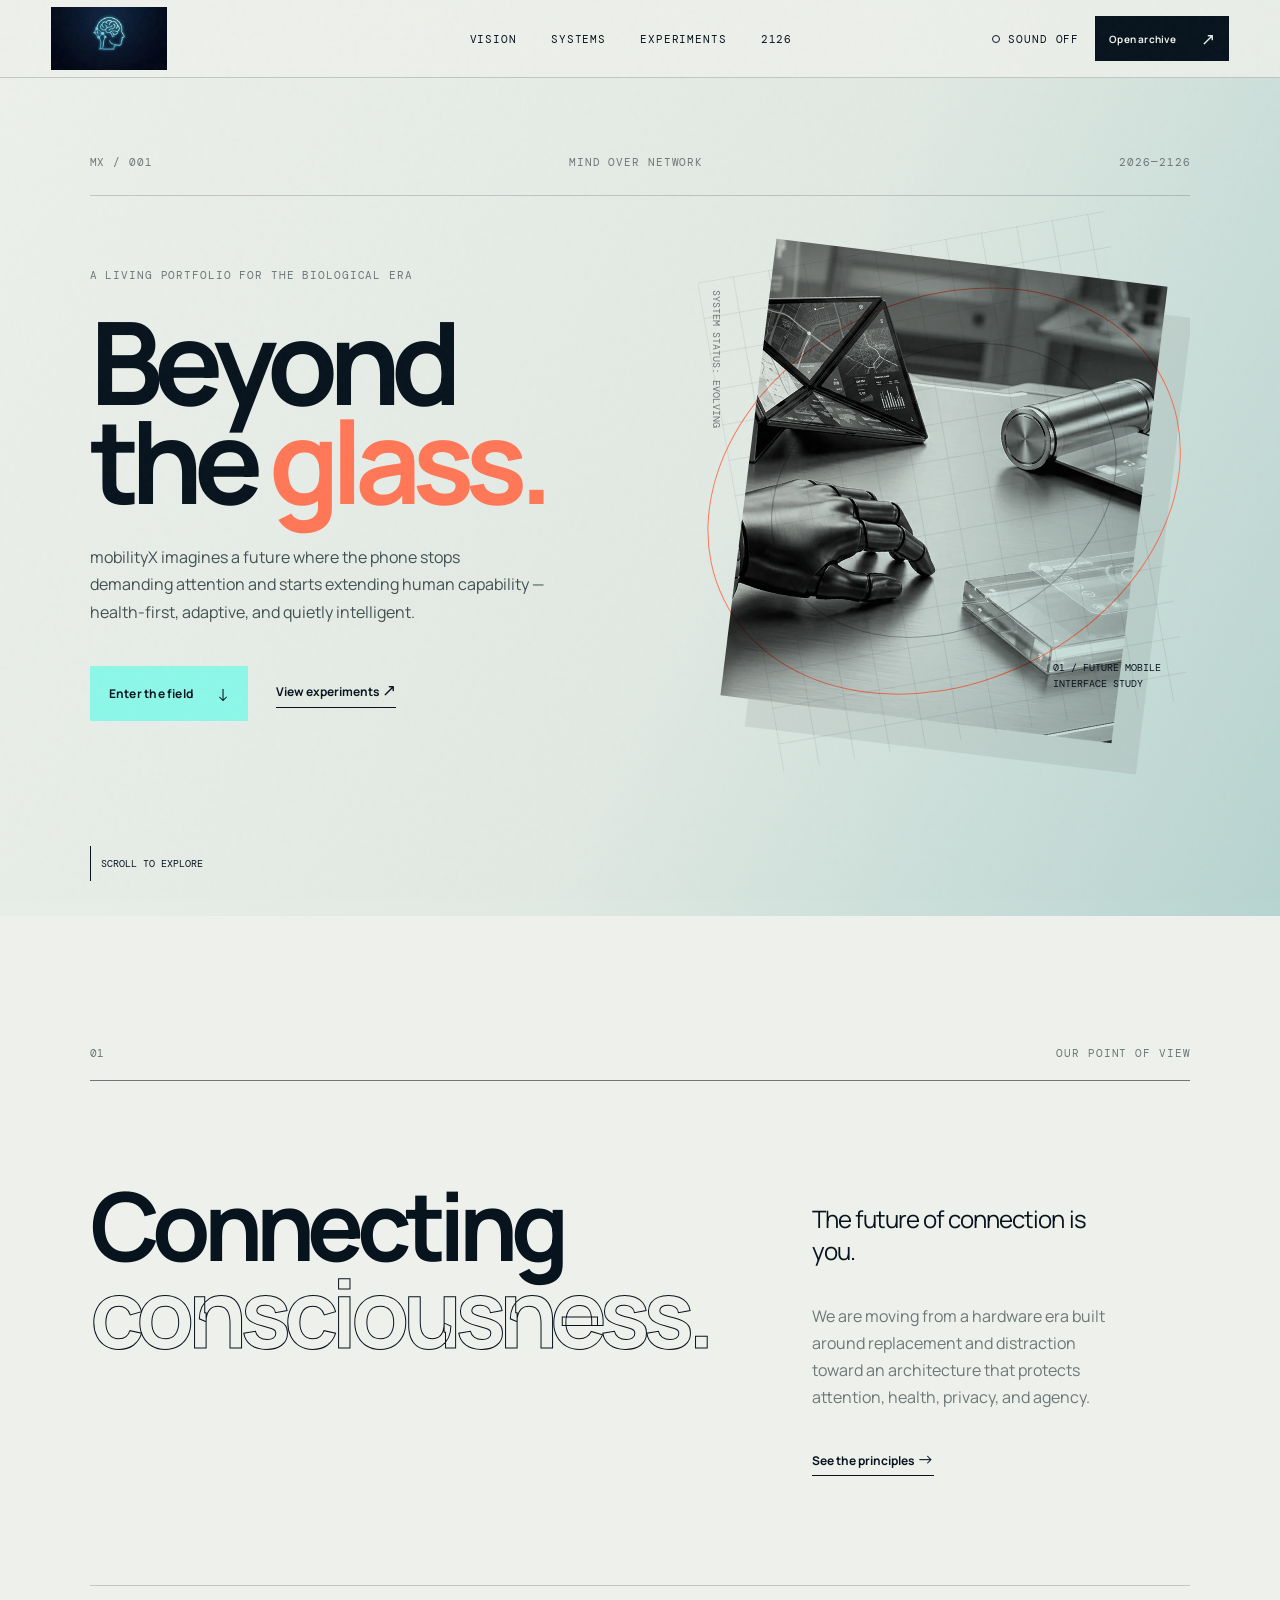
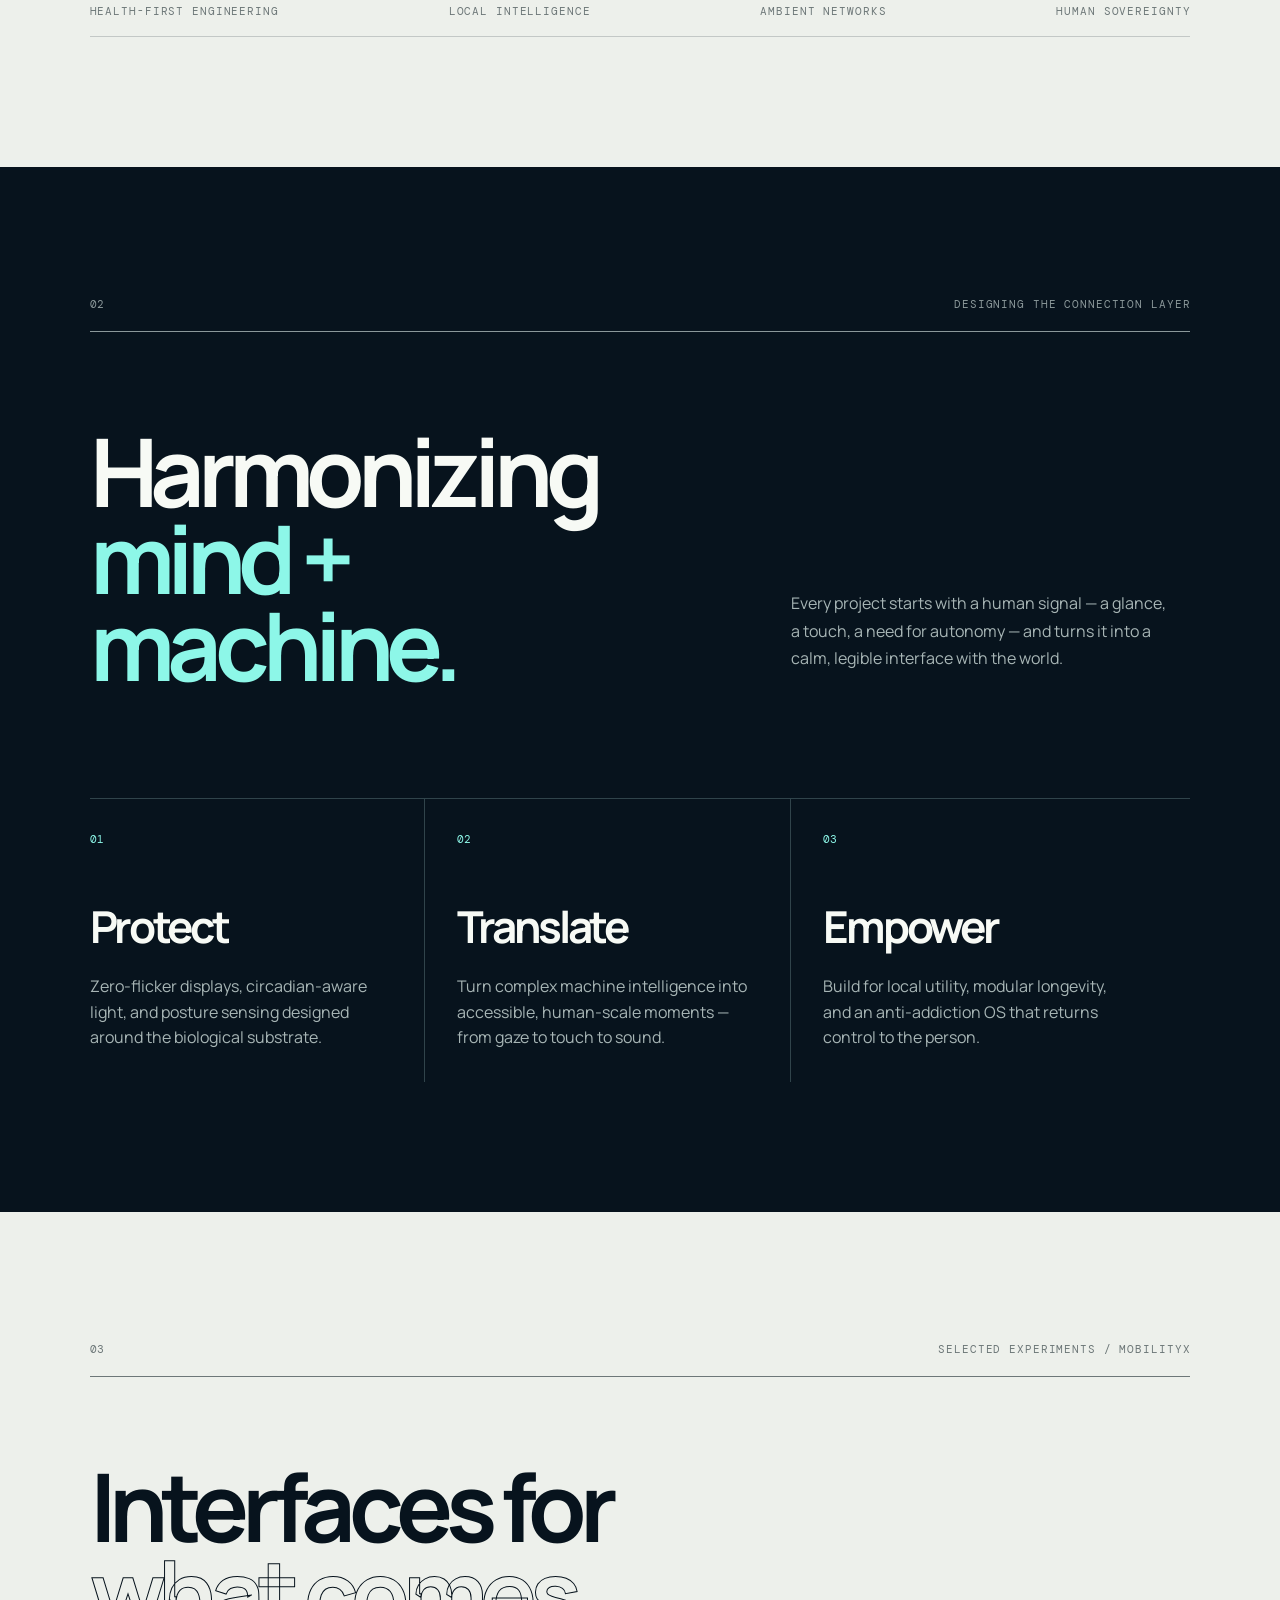
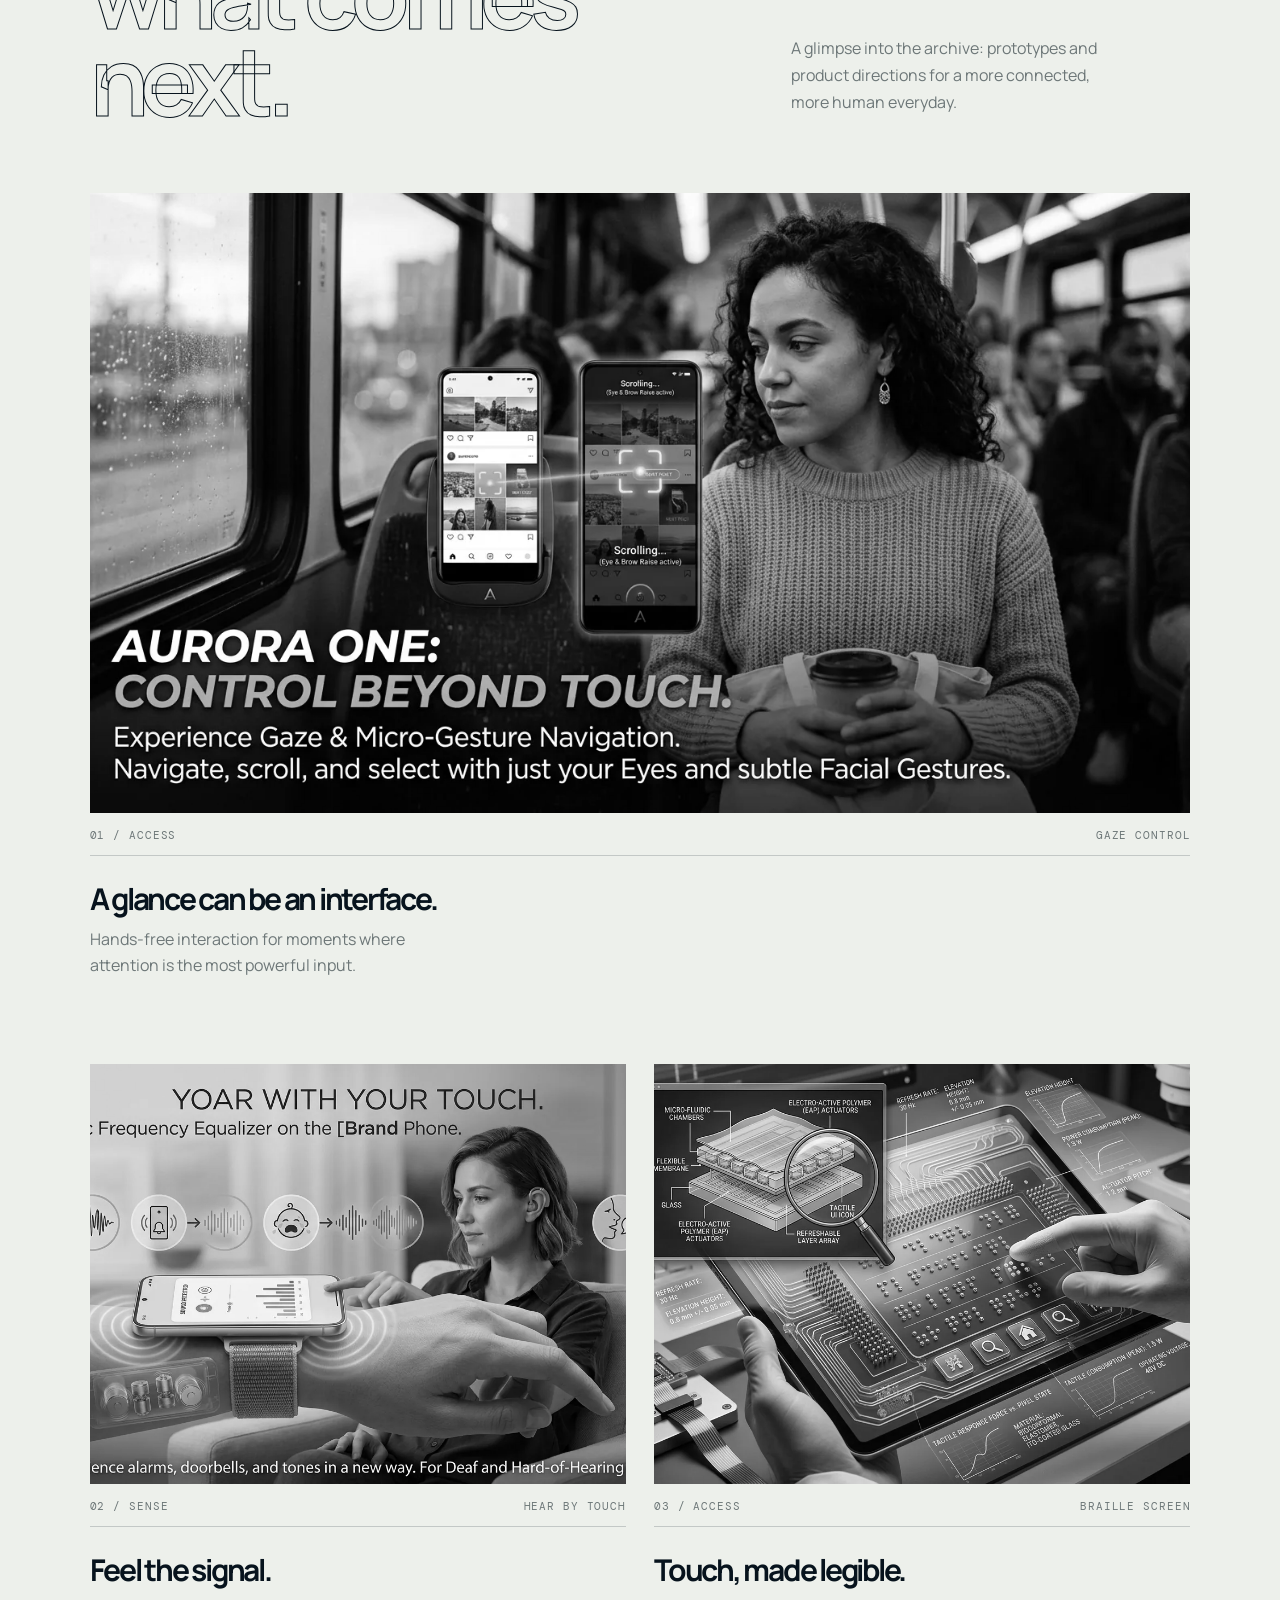
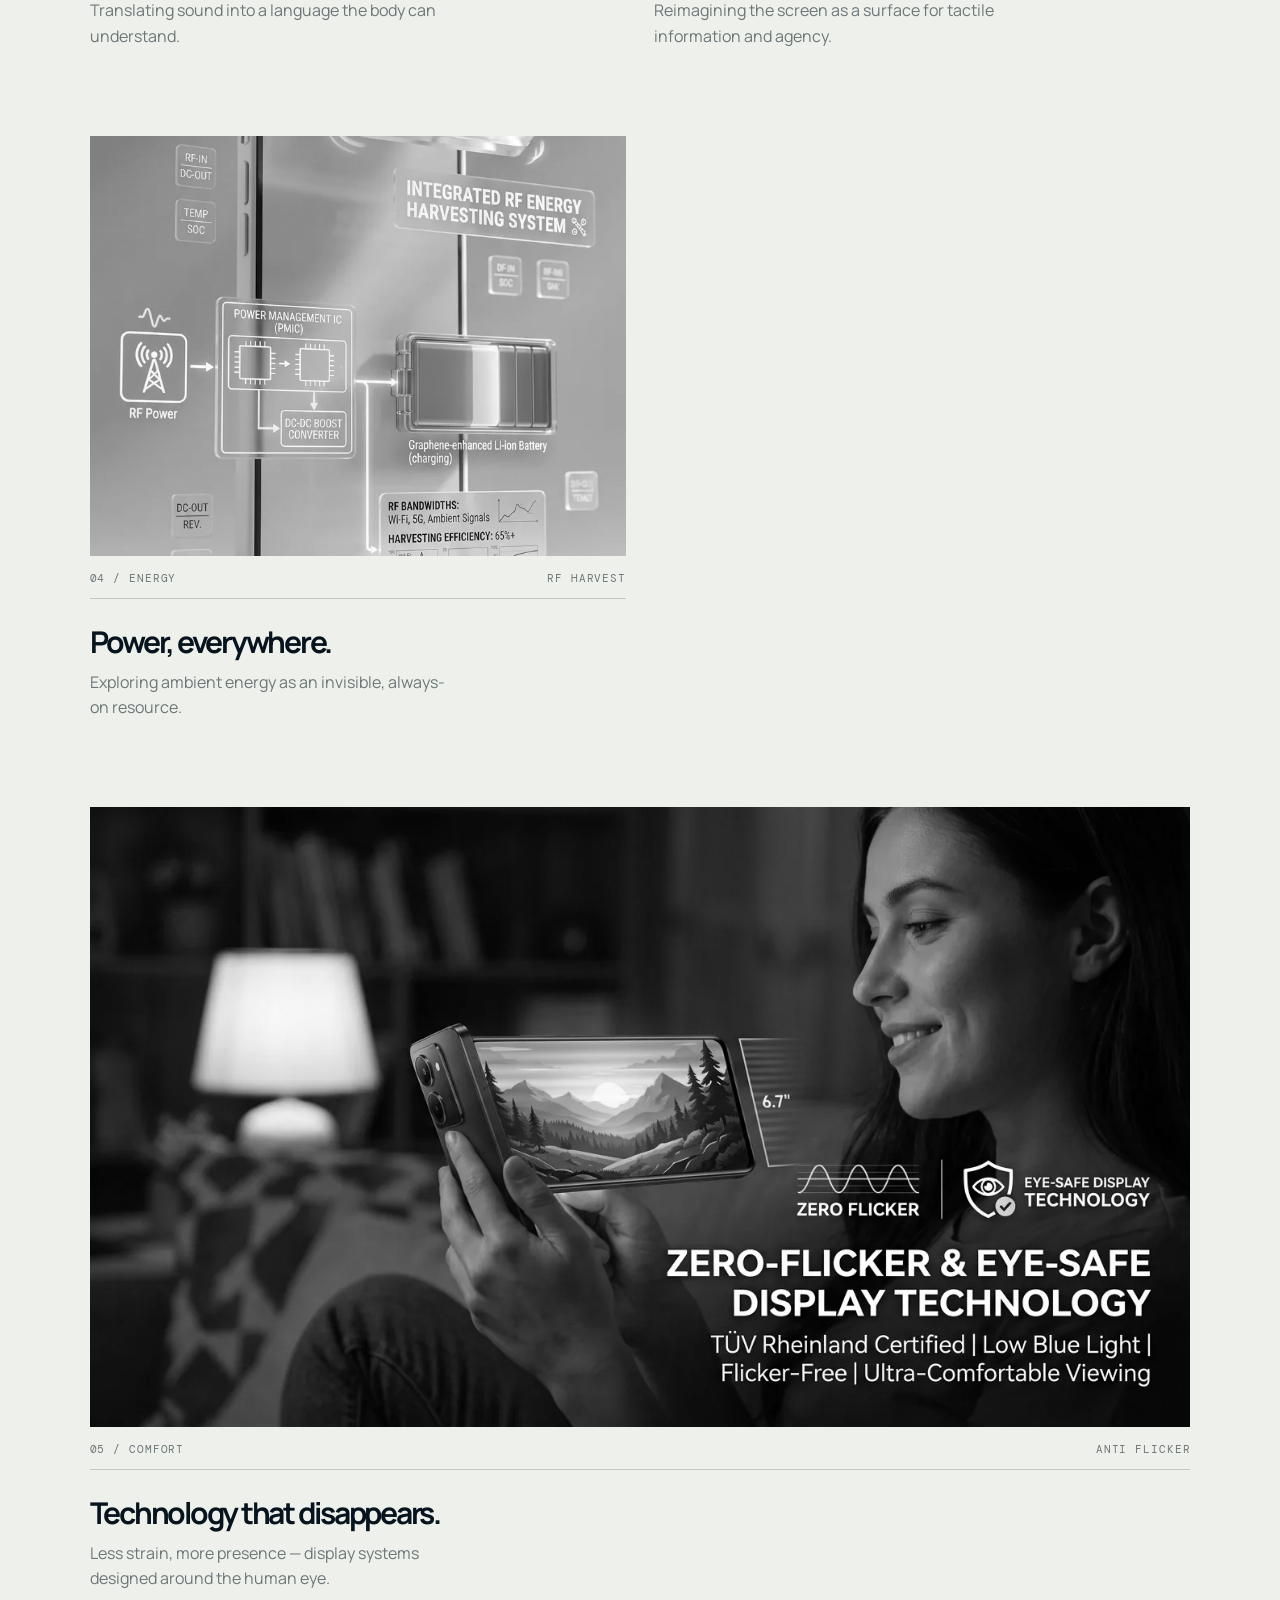
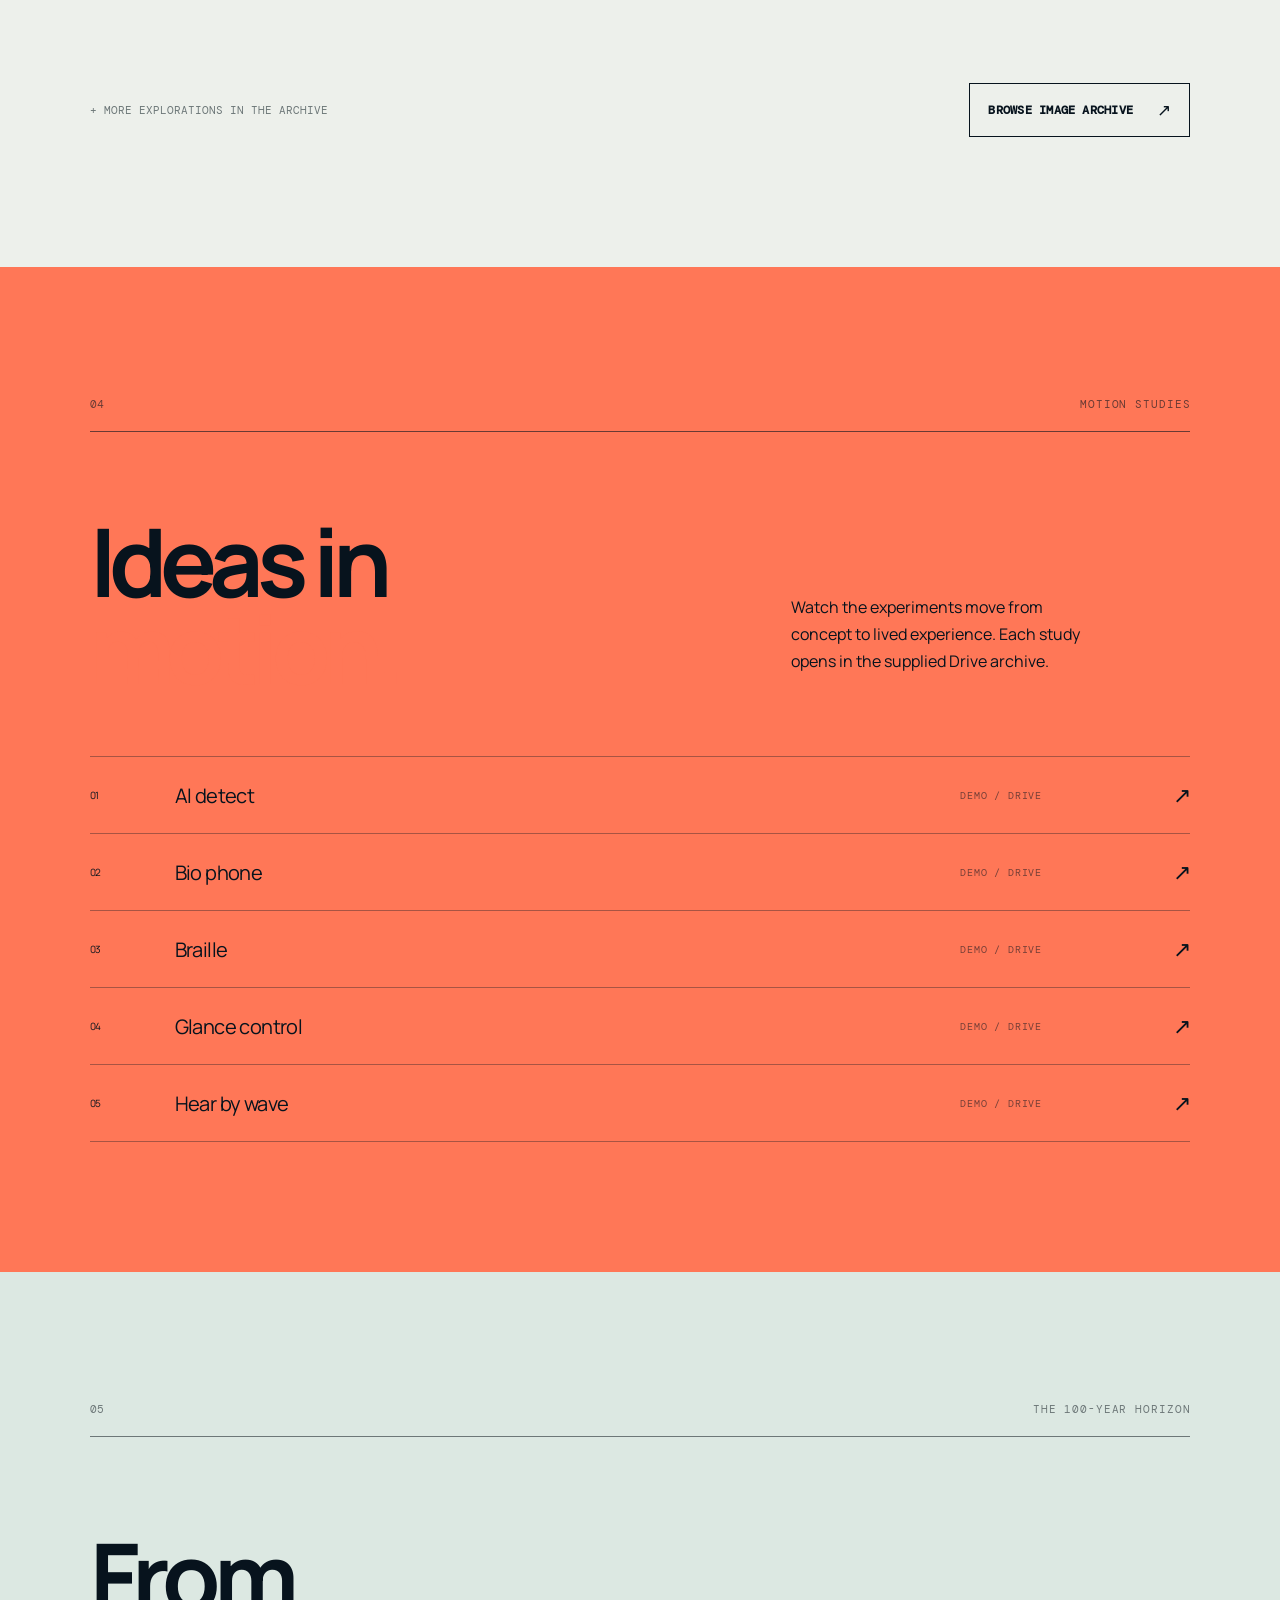
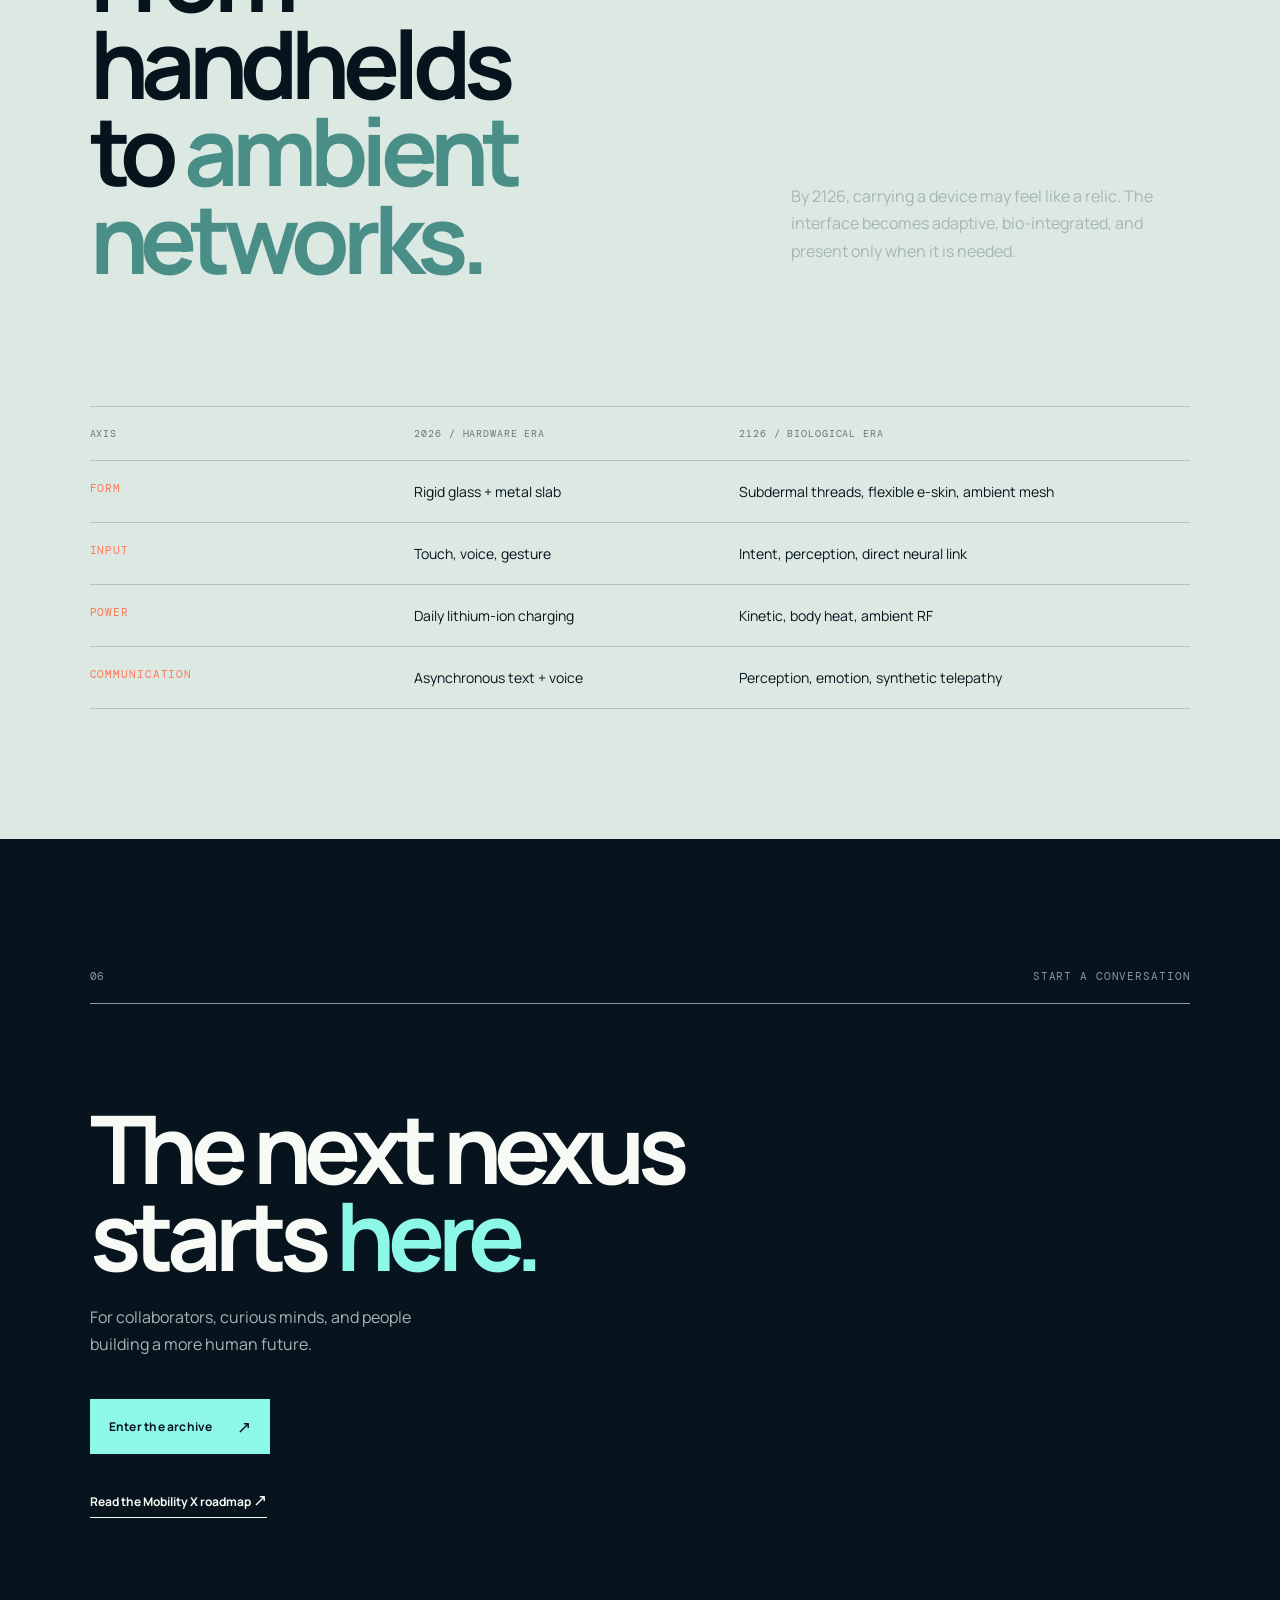
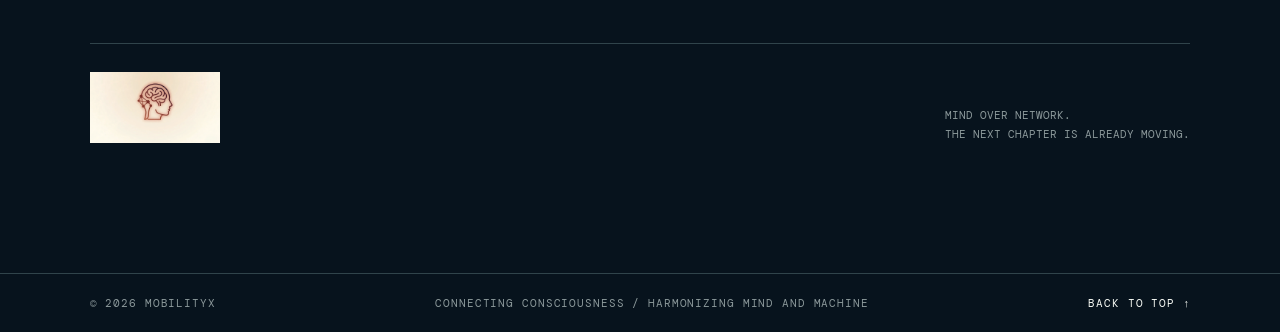
==== index.html @ 681efc91 "Create sophisticated mobilityX future-tech portfolio experience" ====
<!doctype html>
<html lang="en">
<head>
  <meta charset="UTF-8" />
  <meta name="viewport" content="width=device-width, initial-scale=1" />
  <meta name="theme-color" content="#07131d" />
  <meta name="description" content="mobilityX — Mind over Network. A living portfolio for the future of mobile computing." />
  <title>mobilityX — Mind over Network</title>
  <link rel="preconnect" href="https://fonts.googleapis.com" />
  <link rel="preconnect" href="https://fonts.gstatic.com" crossorigin />
  <link href="https://fonts.googleapis.com/css2?family=DM+Mono:wght@400;500&family=Manrope:wght@400;500;600;700;800&display=swap" rel="stylesheet" />
  <link rel="stylesheet" href="styles.css" />
</head>
<body>
  <div class="noise" aria-hidden="true"></div>
  <div class="cursor-orb" aria-hidden="true"></div>
  <div class="scroll-progress" aria-hidden="true"><span></span></div>
  <header class="site-header">
    <a class="brand" href="#top" aria-label="mobilityX home"><img src="assets/images/logo.webp" alt="mobilityX" /></a>
    <nav class="nav" aria-label="Primary navigation">
      <a href="#vision">Vision</a><a href="#systems">Systems</a><a href="#work">Experiments</a><a href="#horizon">2126</a>
    </nav>
    <div class="header-actions">
      <button class="music-toggle" type="button" aria-pressed="false"><span class="music-dot"></span><span class="music-label">Sound off</span></button>
      <a class="button button-small button-light" href="https://drive.google.com/drive/folders/1IIHOqcIIRu9S6MP4lYmRX4YXOX1t-Ec0?usp=drive_link" target="_blank" rel="noreferrer">Open archive <span>↗</span></a>
    </div>
    <button class="menu-toggle" type="button" aria-label="Open navigation" aria-expanded="false"><span></span><span></span></button>
  </header>

  <main id="top">
    <section class="hero section-pad">
      <div class="hero-meta"><span>MX / 001</span><span>Mind over Network</span><span>2026—2126</span></div>
      <div class="hero-grid">
        <div class="hero-copy reveal"><p class="eyebrow">A living portfolio for the biological era</p><h1>Beyond<br />the <em>glass.</em></h1><p class="hero-intro">mobilityX imagines a future where the phone stops demanding attention and starts extending human capability — health-first, adaptive, and quietly intelligent.</p><div class="hero-cta"><a class="button button-accent" href="#vision">Enter the field <span>↓</span></a><a class="text-link" href="#work">View experiments <span>↗</span></a></div></div>
        <div class="hero-visual reveal reveal-delay"><div class="orbit orbit-one"></div><div class="orbit orbit-two"></div><div class="visual-grid"></div><img src="assets/images/future-mobile-1.webp" alt="Future mobile interface concept from the Mobility X archive" /><div class="visual-note">01 / Future mobile<br />interface study</div><div class="visual-tag">System status: evolving</div></div>
      </div>
      <div class="scroll-cue"><span></span>Scroll to explore</div>
    </section>

    <section id="vision" class="statement section-pad">
      <div class="section-kicker"><span>01</span><span>Our point of view</span></div>
      <div class="statement-grid"><h2>Connecting<br /><span>consciousness.</span></h2><div class="statement-copy"><p class="large-copy">The future of connection is you.</p><p>We are moving from a hardware era built around replacement and distraction toward an architecture that protects attention, health, privacy, and agency.</p><a class="text-link" href="#systems">See the principles <span>→</span></a></div></div>
      <div class="signal-strip" aria-label="Mobility X principles"><span>Health-first engineering</span><span>Local intelligence</span><span>Ambient networks</span><span>Human sovereignty</span></div>
    </section>

    <section id="systems" class="systems section-pad section-dark"><div class="section-kicker"><span>02</span><span>Designing the connection layer</span></div><div class="systems-intro"><h2>Harmonizing<br /><em>mind + machine.</em></h2><p>Every project starts with a human signal — a glance, a touch, a need for autonomy — and turns it into a calm, legible interface with the world.</p></div><div class="principles"><article><span class="principle-number">01</span><h3>Protect</h3><p>Zero-flicker displays, circadian-aware light, and posture sensing designed around the biological substrate.</p></article><article><span class="principle-number">02</span><h3>Translate</h3><p>Turn complex machine intelligence into accessible, human-scale moments — from gaze to touch to sound.</p></article><article><span class="principle-number">03</span><h3>Empower</h3><p>Build for local utility, modular longevity, and an anti-addiction OS that returns control to the person.</p></article></div></section>

    <section id="work" class="work section-pad"><div class="section-kicker"><span>03</span><span>Selected experiments / mobilityX</span></div><div class="work-heading"><h2>Interfaces for<br /><span>what comes next.</span></h2><p>A glimpse into the archive: prototypes and product directions for a more connected, more human everyday.</p></div><div class="work-grid">
      <article class="work-card work-card-wide"><div class="card-image"><img src="assets/images/gaze-control.webp" alt="Gaze control concept" loading="lazy" /></div><div class="card-meta"><span>01 / Access</span><span>Gaze control</span></div><h3>A glance can be an interface.</h3><p>Hands-free interaction for moments where attention is the most powerful input.</p></article>
      <article class="work-card"><div class="card-image"><img src="assets/images/hear-by-touch.webp" alt="Hear by touch concept" loading="lazy" /></div><div class="card-meta"><span>02 / Sense</span><span>Hear by touch</span></div><h3>Feel the signal.</h3><p>Translating sound into a language the body can understand.</p></article>
      <article class="work-card"><div class="card-image"><img src="assets/images/brail-screen.webp" alt="Braille screen concept" loading="lazy" /></div><div class="card-meta"><span>03 / Access</span><span>Braille screen</span></div><h3>Touch, made legible.</h3><p>Reimagining the screen as a surface for tactile information and agency.</p></article>
      <article class="work-card"><div class="card-image"><img src="assets/images/rf-harvest.webp" alt="RF harvesting concept" loading="lazy" /></div><div class="card-meta"><span>04 / Energy</span><span>RF harvest</span></div><h3>Power, everywhere.</h3><p>Exploring ambient energy as an invisible, always-on resource.</p></article>
      <article class="work-card work-card-wide"><div class="card-image"><img src="assets/images/anti-flicker.webp" alt="Anti flicker display concept" loading="lazy" /></div><div class="card-meta"><span>05 / Comfort</span><span>Anti flicker</span></div><h3>Technology that disappears.</h3><p>Less strain, more presence — display systems designed around the human eye.</p></article>
    </div><div class="work-footer"><span>+ More explorations in the archive</span><a class="button button-outline" href="https://drive.google.com/drive/folders/1I7QfJu0_yc0eobPy_ywrCJJbtoe6xrhg" target="_blank" rel="noreferrer">Browse image archive <span>↗</span></a></div></section>

    <section class="video-section section-pad section-accent"><div class="section-kicker"><span>04</span><span>Motion studies</span></div><div class="video-heading"><h2>Ideas in<br /><em>motion.</em></h2><p>Watch the experiments move from concept to lived experience. Each study opens in the supplied Drive archive.</p></div><div class="video-list"><a class="video-row" href="https://drive.google.com/file/d/1wpDX205xplJtos6Dk4IjsuN7kOolRTTO/view" target="_blank" rel="noreferrer"><span class="video-index">01</span><span>AI detect</span><span class="video-type">Demo / Drive</span><span class="arrow">↗</span></a><a class="video-row" href="https://drive.google.com/file/d/1js10cg7aBPhC6QjTSeqttTSh0tkiyKZb/view" target="_blank" rel="noreferrer"><span class="video-index">02</span><span>Bio phone</span><span class="video-type">Demo / Drive</span><span class="arrow">↗</span></a><a class="video-row" href="https://drive.google.com/file/d/1osQBV4drAfUjNqRk3bZPeTHy1RnGtW6x/view" target="_blank" rel="noreferrer"><span class="video-index">03</span><span>Braille</span><span class="video-type">Demo / Drive</span><span class="arrow">↗</span></a><a class="video-row" href="https://drive.google.com/file/d/11xFReKBQQCBEz0PH89wDoqg-bHmZRllV/view" target="_blank" rel="noreferrer"><span class="video-index">04</span><span>Glance control</span><span class="video-type">Demo / Drive</span><span class="arrow">↗</span></a><a class="video-row" href="https://drive.google.com/file/d/1Dw94Z8TtsuWxP5lWe8h14p-aDy_FY175/view" target="_blank" rel="noreferrer"><span class="video-index">05</span><span>Hear by wave</span><span class="video-type">Demo / Drive</span><span class="arrow">↗</span></a></div></section>

    <section id="horizon" class="horizon section-pad"><div class="section-kicker"><span>05</span><span>The 100-year horizon</span></div><div class="horizon-intro"><h2>From handhelds<br />to <em>ambient networks.</em></h2><p>By 2126, carrying a device may feel like a relic. The interface becomes adaptive, bio-integrated, and present only when it is needed.</p></div><div class="evolution"><div class="evolution-head"><span>Axis</span><span>2026 / Hardware era</span><span>2126 / Biological era</span></div><div class="evolution-row"><strong>Form</strong><span>Rigid glass + metal slab</span><span>Subdermal threads, flexible e-skin, ambient mesh</span></div><div class="evolution-row"><strong>Input</strong><span>Touch, voice, gesture</span><span>Intent, perception, direct neural link</span></div><div class="evolution-row"><strong>Power</strong><span>Daily lithium-ion charging</span><span>Kinetic, body heat, ambient RF</span></div><div class="evolution-row"><strong>Communication</strong><span>Asynchronous text + voice</span><span>Perception, emotion, synthetic telepathy</span></div></div></section>

    <section id="connect" class="connect section-pad"><div class="connect-card"><div class="section-kicker"><span>06</span><span>Start a conversation</span></div><h2>The next nexus<br />starts <em>here.</em></h2><p>For collaborators, curious minds, and people building a more human future.</p><a class="button button-accent" href="https://drive.google.com/drive/folders/1IIHOqcIIRu9S6MP4lYmRX4YXOX1t-Ec0?usp=drive_link" target="_blank" rel="noreferrer">Enter the archive <span>↗</span></a><br /><a class="text-link inverse-link" href="https://docs.google.com/document/d/1LbGG7ml53XRaxxWIzNC2ffW61qrkQlmMADR3DOt4Qcc/edit" target="_blank" rel="noreferrer">Read the Mobility X roadmap <span>↗</span></a></div><div class="connect-footer"><img src="assets/images/logo.webp" alt="mobilityX" /><p>Mind over Network.<br />The next chapter is already moving.</p></div></section>
  </main>
  <footer class="site-footer"><span>© 2026 mobilityX</span><span>Connecting consciousness / Harmonizing mind and machine</span><a href="#top">Back to top ↑</a></footer>
  <audio id="site-audio" loop preload="metadata"><source src="assets/website-music.mp3" type="audio/mpeg" /></audio><script src="script.js"></script>
</body>
</html>
---- styles.css ----
:root{--ink:#07131d;--paper:#edf0eb;--muted:#6d7778;--line:rgba(7,19,29,.18);--cyan:#8df7e8;--lime:#d7ff58;--orange:#ff7757;--white:#f7faf5;--navy:#07131d;--max:1320px;--ease:cubic-bezier(.23,1,.32,1)}*{box-sizing:border-box}html{scroll-behavior:smooth}body{margin:0;background:var(--paper);color:var(--ink);font-family:Manrope,Arial,sans-serif;overflow-x:hidden}.noise{position:fixed;inset:0;pointer-events:none;opacity:.035;z-index:30;background-image:url("data:image/svg+xml,%3Csvg viewBox='0 0 180 180' xmlns='http://www.w3.org/2000/svg'%3E%3Cfilter id='n'%3E%3CfeTurbulence type='fractalNoise' baseFrequency='.9' numOctaves='3' stitchTiles='stitch'/%3E%3C/filter%3E%3Crect width='100%25' height='100%25' filter='url(%23n)' opacity='.8'/%3E%3C/svg%3E")}.cursor-orb{position:fixed;width:22px;height:22px;border:1px solid var(--cyan);border-radius:50%;pointer-events:none;z-index:40;transform:translate(-50%,-50%);opacity:0;transition:opacity .2s,transform .12s var(--ease)}.scroll-progress{position:fixed;z-index:35;left:0;top:0;width:4px;height:100vh;background:transparent}.scroll-progress span{display:block;width:100%;height:0;background:var(--cyan);box-shadow:0 0 12px var(--cyan)}.site-header{position:fixed;z-index:20;top:0;left:0;width:100%;height:78px;display:flex;align-items:center;justify-content:space-between;padding:0 4vw;background:rgba(237,240,235,.84);backdrop-filter:blur(16px);border-bottom:1px solid var(--line)}.brand img{display:block;width:116px;height:auto;mix-blend-mode:multiply}.nav{display:flex;gap:34px;margin-left:8vw}.nav a,.site-footer,.eyebrow,.section-kicker,.hero-meta,.card-meta,.video-type,.music-toggle,.signal-strip,.evolution{font-family:'DM Mono',monospace;text-transform:uppercase;letter-spacing:.08em;font-size:11px}.nav a,.site-footer a{color:var(--ink);text-decoration:none}.nav a{transition:opacity .2s}.nav a:hover{opacity:.45}.header-actions{display:flex;align-items:center;gap:16px}.button{display:inline-flex;align-items:center;justify-content:space-between;gap:24px;padding:15px 18px;border:1px solid transparent;text-decoration:none;font-weight:700;font-size:12px;letter-spacing:.02em;transition:transform .18s var(--ease),background .2s,color .2s,border-color .2s}.button:hover{transform:translateY(-3px)}.button:active{transform:scale(.97)}.button span,.text-link span{font-size:17px;font-weight:400}.button-small{padding:10px 13px;font-size:10px}.button-light{background:var(--ink);color:var(--paper)}.button-accent{background:var(--cyan);color:var(--ink)}.button-outline{border-color:var(--ink);color:var(--ink);background:transparent}.button-outline:hover{background:var(--ink);color:var(--paper)}.music-toggle{display:flex;align-items:center;gap:8px;border:0;background:none;color:var(--ink);cursor:pointer;padding:10px 0}.music-dot{display:inline-block;width:8px;height:8px;border:1px solid var(--ink);border-radius:50%}.music-toggle.is-playing .music-dot{background:var(--cyan);border-color:var(--cyan);box-shadow:0 0 0 5px rgba(141,247,232,.18)}.menu-toggle{display:none;background:none;border:0}.section-pad{padding:130px 7vw}.hero{min-height:100vh;padding-top:155px;background:linear-gradient(115deg,var(--paper) 0%,#e1e9e3 56%,#b7d4d0 100%);position:relative}.hero-meta{display:flex;justify-content:space-between;padding-bottom:26px;border-bottom:1px solid var(--line);color:var(--muted)}.hero-grid{display:grid;grid-template-columns:1.05fr .95fr;gap:5vw;max-width:var(--max);margin:0 auto}.hero-copy{padding:8vh 0 7vh}.eyebrow{margin:0 0 30px;color:var(--muted)}h1,h2,h3,p{margin-top:0}h1,h2,h3{font-weight:700;letter-spacing:-.075em}h1{font-size:clamp(60px,9vw,145px);line-height:.86;margin:0 0 34px}h1 em,h2 em{font-style:normal;color:var(--orange)}.hero-intro{max-width:455px;font-size:16px;line-height:1.7;color:#405052}.hero-cta{display:flex;align-items:center;gap:28px;margin-top:40px}.text-link{color:var(--ink);text-decoration:none;border-bottom:1px solid var(--ink);padding-bottom:6px;font-size:12px;font-weight:700}.hero-visual{position:relative;min-height:590px;display:grid;place-items:center;overflow:hidden}.hero-visual img{position:relative;z-index:2;width:80%;height:460px;object-fit:cover;filter:grayscale(1) contrast(1.15);mix-blend-mode:multiply;transform:rotate(7deg);box-shadow:28px 28px 0 var(--cyan);transition:transform .8s var(--ease)}.hero-visual:hover img{transform:rotate(3deg) scale(1.025)}.orbit{position:absolute;border:1px solid rgba(7,19,29,.3);border-radius:50%;width:80%;height:55%;transform:rotate(-26deg)}.orbit-one{width:100%;height:65%;border-color:var(--orange)}.orbit-two{width:73%;height:47%}.visual-grid{position:absolute;inset:8%;background-image:linear-gradient(rgba(7,19,29,.08) 1px,transparent 1px),linear-gradient(90deg,rgba(7,19,29,.08) 1px,transparent 1px);background-size:36px 36px;transform:rotate(-10deg)}.visual-note,.visual-tag{position:absolute;z-index:3;font-family:'DM Mono';font-size:10px;text-transform:uppercase;line-height:1.6}.visual-note{right:6%;bottom:16%}.visual-tag{left:2%;top:16%;writing-mode:vertical-rl;color:var(--muted)}.scroll-cue{position:absolute;left:7vw;bottom:35px;display:flex;align-items:center;gap:10px;font-family:'DM Mono';font-size:10px;text-transform:uppercase}.scroll-cue span{height:35px;border-left:1px solid var(--ink)}.section-kicker{display:flex;justify-content:space-between;gap:20px;color:var(--muted);padding-bottom:20px;border-bottom:1px solid currentColor}.statement{max-width:var(--max);margin:auto}.statement-grid{display:grid;grid-template-columns:1.2fr .8fr;gap:8vw;padding-top:100px}.statement h2,.systems h2,.work h2,.video-section h2,.horizon h2,.connect h2{font-size:clamp(52px,7.4vw,112px);line-height:.92;margin-bottom:0}.statement h2 span,.work h2 span{color:transparent;-webkit-text-stroke:1px var(--ink)}.statement-copy{padding-top:22px;max-width:420px}.large-copy{font-size:24px;line-height:1.35;letter-spacing:-.04em}.statement-copy p:not(.large-copy){color:var(--muted);line-height:1.7;margin:35px 0}.signal-strip{display:flex;justify-content:space-between;gap:20px;margin-top:115px;padding:18px 0;border-top:1px solid var(--line);border-bottom:1px solid var(--line);color:var(--muted)}.systems{background:var(--ink);color:var(--white)}.systems .section-kicker,.connect .section-kicker{color:#8b989a}.systems-intro,.horizon-intro{display:grid;grid-template-columns:1.2fr .8fr;gap:8vw;padding:95px 0 110px}.systems-intro h2 em{color:var(--cyan)}.systems-intro p,.horizon-intro p{max-width:380px;align-self:end;color:#a7b5b5;line-height:1.7}.principles{display:grid;grid-template-columns:repeat(3,1fr);border-top:1px solid #30444b}.principles article{padding:27px 32px 15px 0;border-right:1px solid #30444b;margin-right:32px}.principles article:last-child{border-right:0}.principle-number{font:11px 'DM Mono';color:var(--cyan)}.principles h3{font-size:44px;margin:48px 0 18px}.principles p{color:#a7b5b5;line-height:1.6;max-width:300px}.work{max-width:var(--max);margin:auto}.work-heading{display:grid;grid-template-columns:1.2fr .8fr;gap:8vw;padding:85px 0 70px;align-items:end}.work-heading p{max-width:320px;color:var(--muted);line-height:1.7;margin-bottom:7px}.work-grid{display:grid;grid-template-columns:repeat(2,1fr);gap:70px 28px}.work-card-wide{grid-column:span 2}.card-image{height:420px;overflow:hidden;background:#d4dcd7}.work-card-wide .card-image{height:620px}.card-image img{width:100%;height:100%;display:block;object-fit:cover;filter:grayscale(1);transition:transform .7s var(--ease),filter .4s}.work-card:hover .card-image img{transform:scale(1.04);filter:grayscale(0)}.card-meta{display:flex;justify-content:space-between;color:var(--muted);padding:15px 0 13px;border-bottom:1px solid var(--line)}.work-card h3{font-size:30px;margin:22px 0 8px}.work-card p{color:var(--muted);line-height:1.6;max-width:370px}.work-footer{display:flex;justify-content:space-between;align-items:center;margin-top:75px;font:11px 'DM Mono';text-transform:uppercase;color:var(--muted)}.video-section{background:var(--orange);color:var(--ink)}.video-section .section-kicker{color:rgba(7,19,29,.6)}.video-heading{display:grid;grid-template-columns:1.2fr .8fr;gap:8vw;padding:85px 0 65px}.video-heading p{align-self:end;max-width:300px;line-height:1.7}.video-list{border-top:1px solid rgba(7,19,29,.35)}.video-row{display:grid;grid-template-columns:70px 1fr 180px 35px;align-items:center;gap:15px;padding:23px 0;border-bottom:1px solid rgba(7,19,29,.35);color:var(--ink);text-decoration:none;font-size:20px;letter-spacing:-.03em;transition:padding .25s var(--ease)}.video-row:hover{padding-left:18px}.video-index,.video-type{font-size:10px}.video-type{color:rgba(7,19,29,.55)}.arrow{font-size:22px;text-align:right}.horizon{background:#dce8e2}.horizon h2 em{color:#4a8e88}.evolution{border-top:1px solid var(--line);margin-top:15px}.evolution-head,.evolution-row{display:grid;grid-template-columns:1fr 1fr 1.5fr;gap:24px;padding:20px 0;border-bottom:1px solid var(--line)}.evolution-head{color:var(--muted);font-size:10px}.evolution-row strong{font-weight:400;color:var(--orange)}.evolution-row span{font-family:Manrope,Arial,sans-serif;text-transform:none;letter-spacing:0;font-size:14px;line-height:1.5}.connect{background:var(--ink);color:var(--white)}.connect-card{max-width:var(--max);margin:auto}.connect h2{padding:100px 0 26px}.connect h2 em{color:var(--cyan)}.connect-card>p{color:#a7b5b5;line-height:1.7;max-width:340px}.connect-card .button{margin-top:25px}.inverse-link{color:var(--white);border-color:var(--white);display:inline-block;margin-top:34px}.connect-footer{max-width:var(--max);margin:125px auto 0;display:flex;justify-content:space-between;align-items:end;border-top:1px solid #30444b;padding-top:28px}.connect-footer img{width:130px;filter:invert(1);mix-blend-mode:screen}.connect-footer p{font:11px 'DM Mono';color:#8b989a;text-transform:uppercase;line-height:1.7;margin:0}.site-footer{display:flex;justify-content:space-between;gap:25px;padding:22px 7vw;background:var(--ink);color:#8b989a;border-top:1px solid #30444b}.site-footer a{color:var(--white)}.reveal{opacity:0;transform:translateY(24px);transition:opacity .8s var(--ease),transform .8s var(--ease)}.reveal.is-visible{opacity:1;transform:none}.reveal-delay{transition-delay:.12s}@media (pointer:fine){body:hover .cursor-orb{opacity:1}}@media(max-width:800px){.site-header{height:66px;padding:0 5vw}.brand img{width:95px}.nav,.header-actions .button{display:none}.header-actions{margin-left:auto;margin-right:18px}.music-toggle{font-size:10px}.menu-toggle{display:flex;flex-direction:column;gap:5px;padding:7px}.menu-toggle span{width:23px;border-top:1px solid var(--ink);transition:transform .2s}.nav.is-open{display:flex;position:absolute;top:66px;left:0;right:0;margin:0;padding:26px 5vw;background:var(--paper);border-bottom:1px solid var(--line);flex-direction:column;gap:18px}.section-pad{padding:95px 5vw}.hero{padding-top:120px}.hero-meta{font-size:9px}.hero-grid,.statement-grid,.systems-intro,.work-heading,.video-heading,.horizon-intro{grid-template-columns:1fr;gap:40px}.hero-copy{padding:7vh 0 2vh}.hero-visual{min-height:360px}.hero-visual img{width:80%;height:300px}.orbit{height:55%}.visual-note{bottom:6%;right:3%}.scroll-cue{display:none}h1{font-size:clamp(58px,17vw,100px)}.statement-grid,.systems-intro,.horizon-intro{padding-top:60px}.statement h2,.systems h2,.work h2,.video-section h2,.horizon h2,.connect h2{font-size:clamp(50px,14vw,88px)}.signal-strip{flex-wrap:wrap;margin-top:70px;line-height:1.5}.principles{grid-template-columns:1fr}.principles article{border-right:0;border-bottom:1px solid #30444b;padding:25px 0;margin:0}.principles h3{margin:25px 0 10px}.work-grid{grid-template-columns:1fr;gap:50px}.work-card-wide{grid-column:auto}.card-image,.work-card-wide .card-image{height:330px}.work-footer{align-items:flex-start;flex-direction:column;gap:22px;margin-top:50px}.video-row{grid-template-columns:35px 1fr 28px;font-size:17px}.video-type{display:none}.evolution{overflow-x:auto}.evolution-head,.evolution-row{min-width:650px;grid-template-columns:100px 200px 1fr}.connect h2{padding-top:65px}.connect-footer{align-items:flex-start;flex-direction:column;gap:28px;margin-top:85px}.site-footer{flex-direction:column;gap:12px;font-size:9px}.hero-cta{align-items:flex-start;flex-direction:column;gap:20px}}
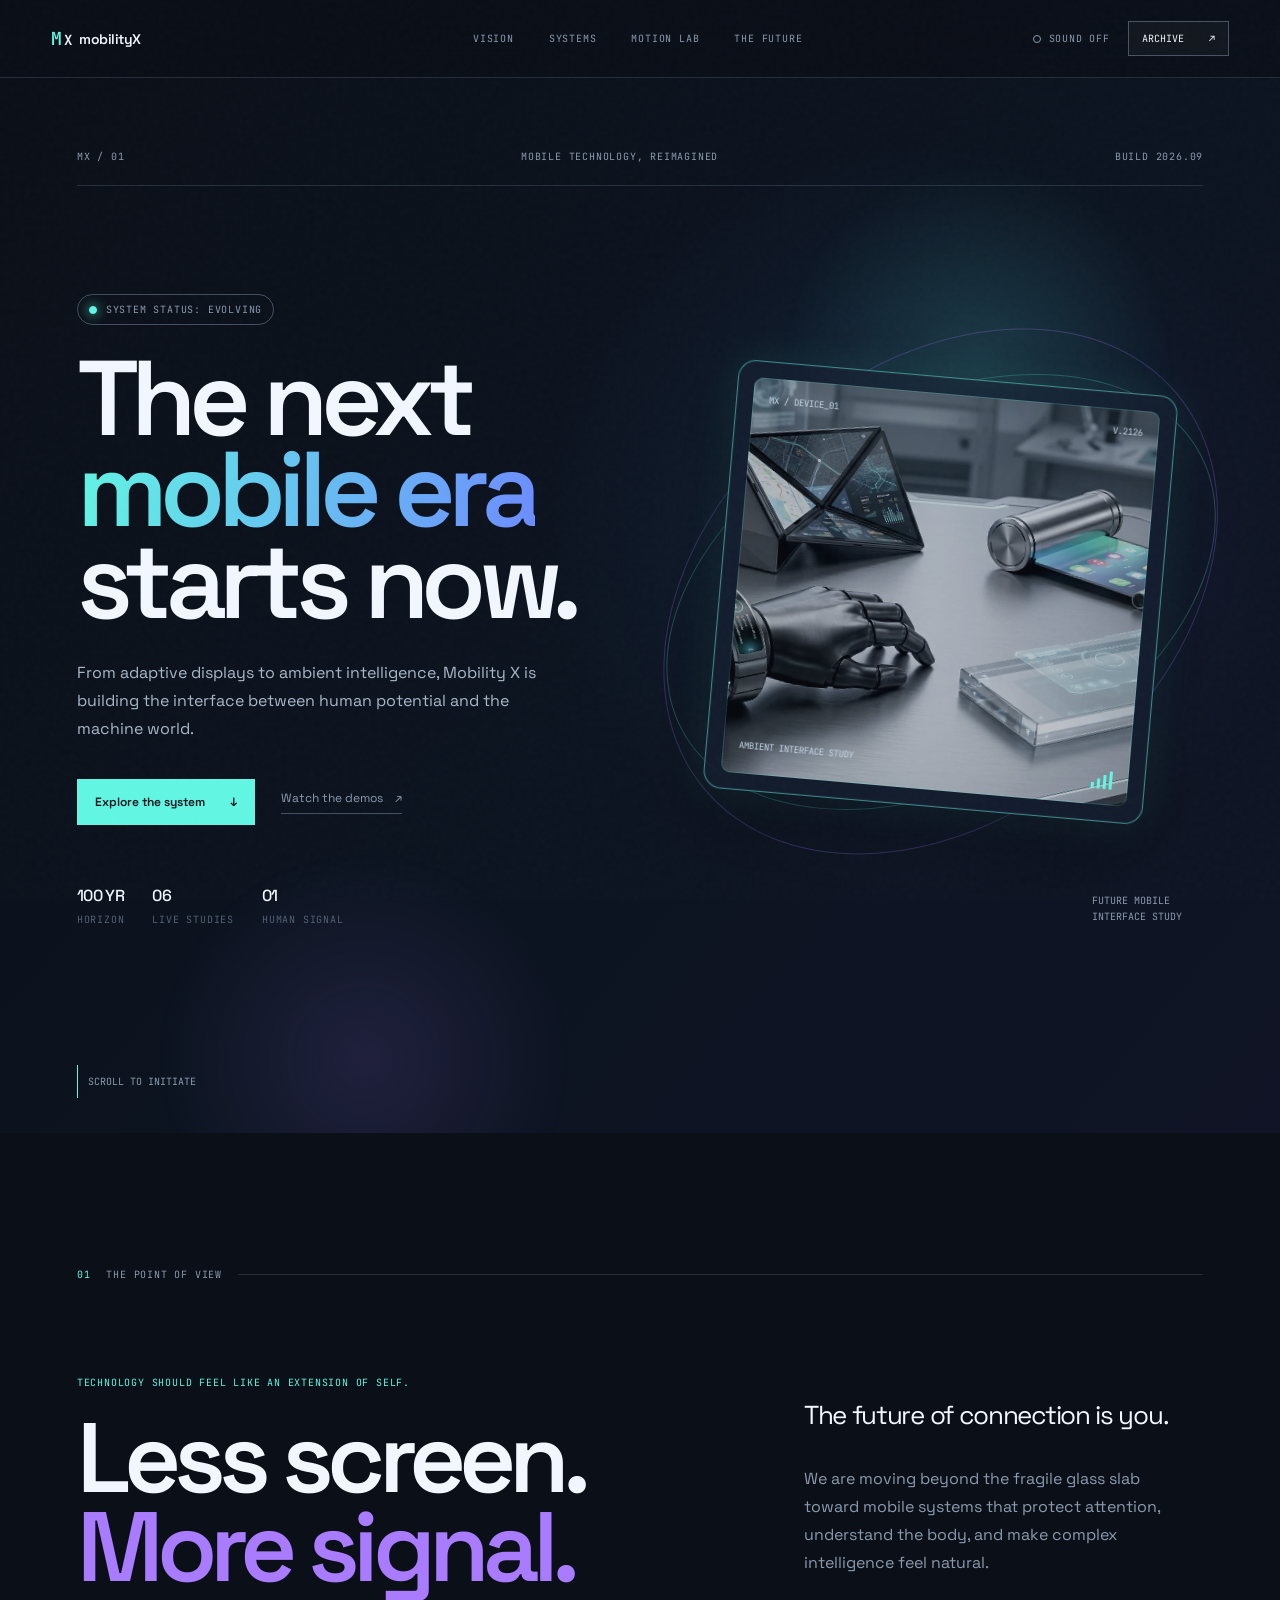
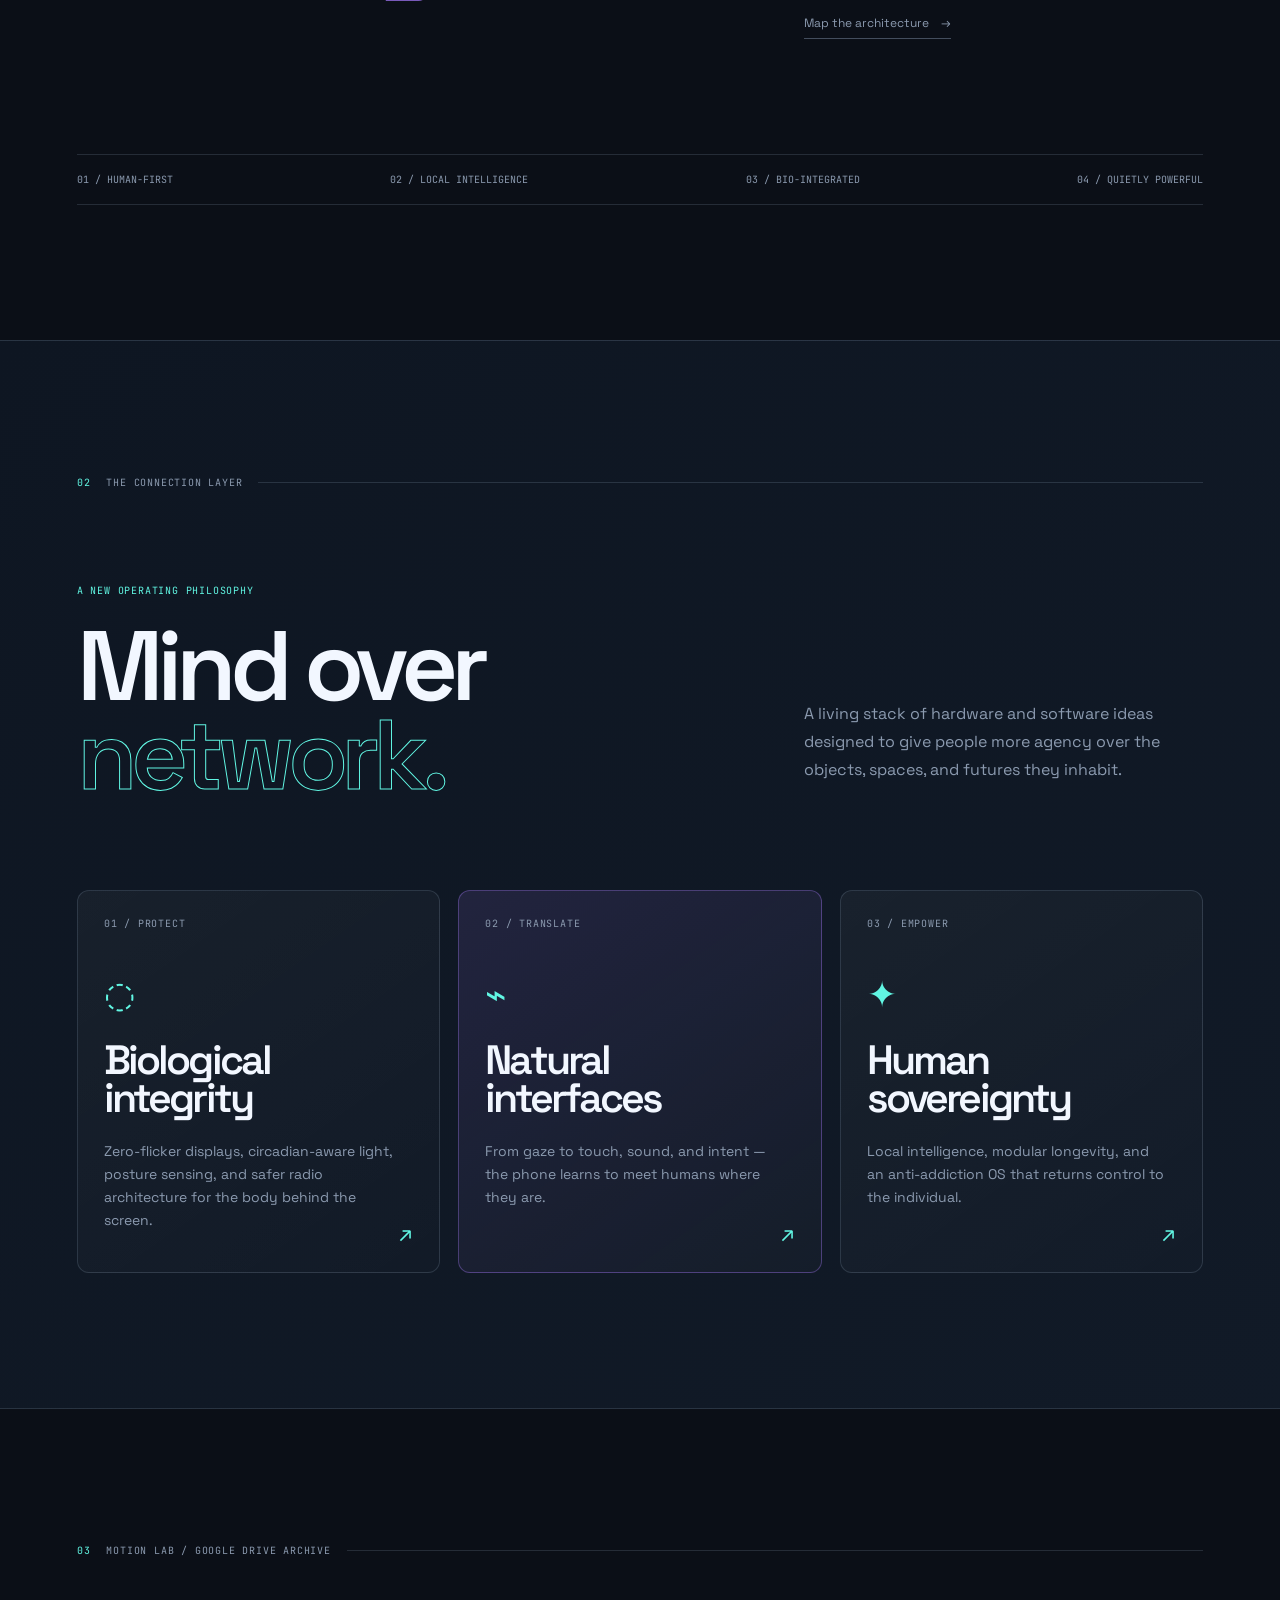
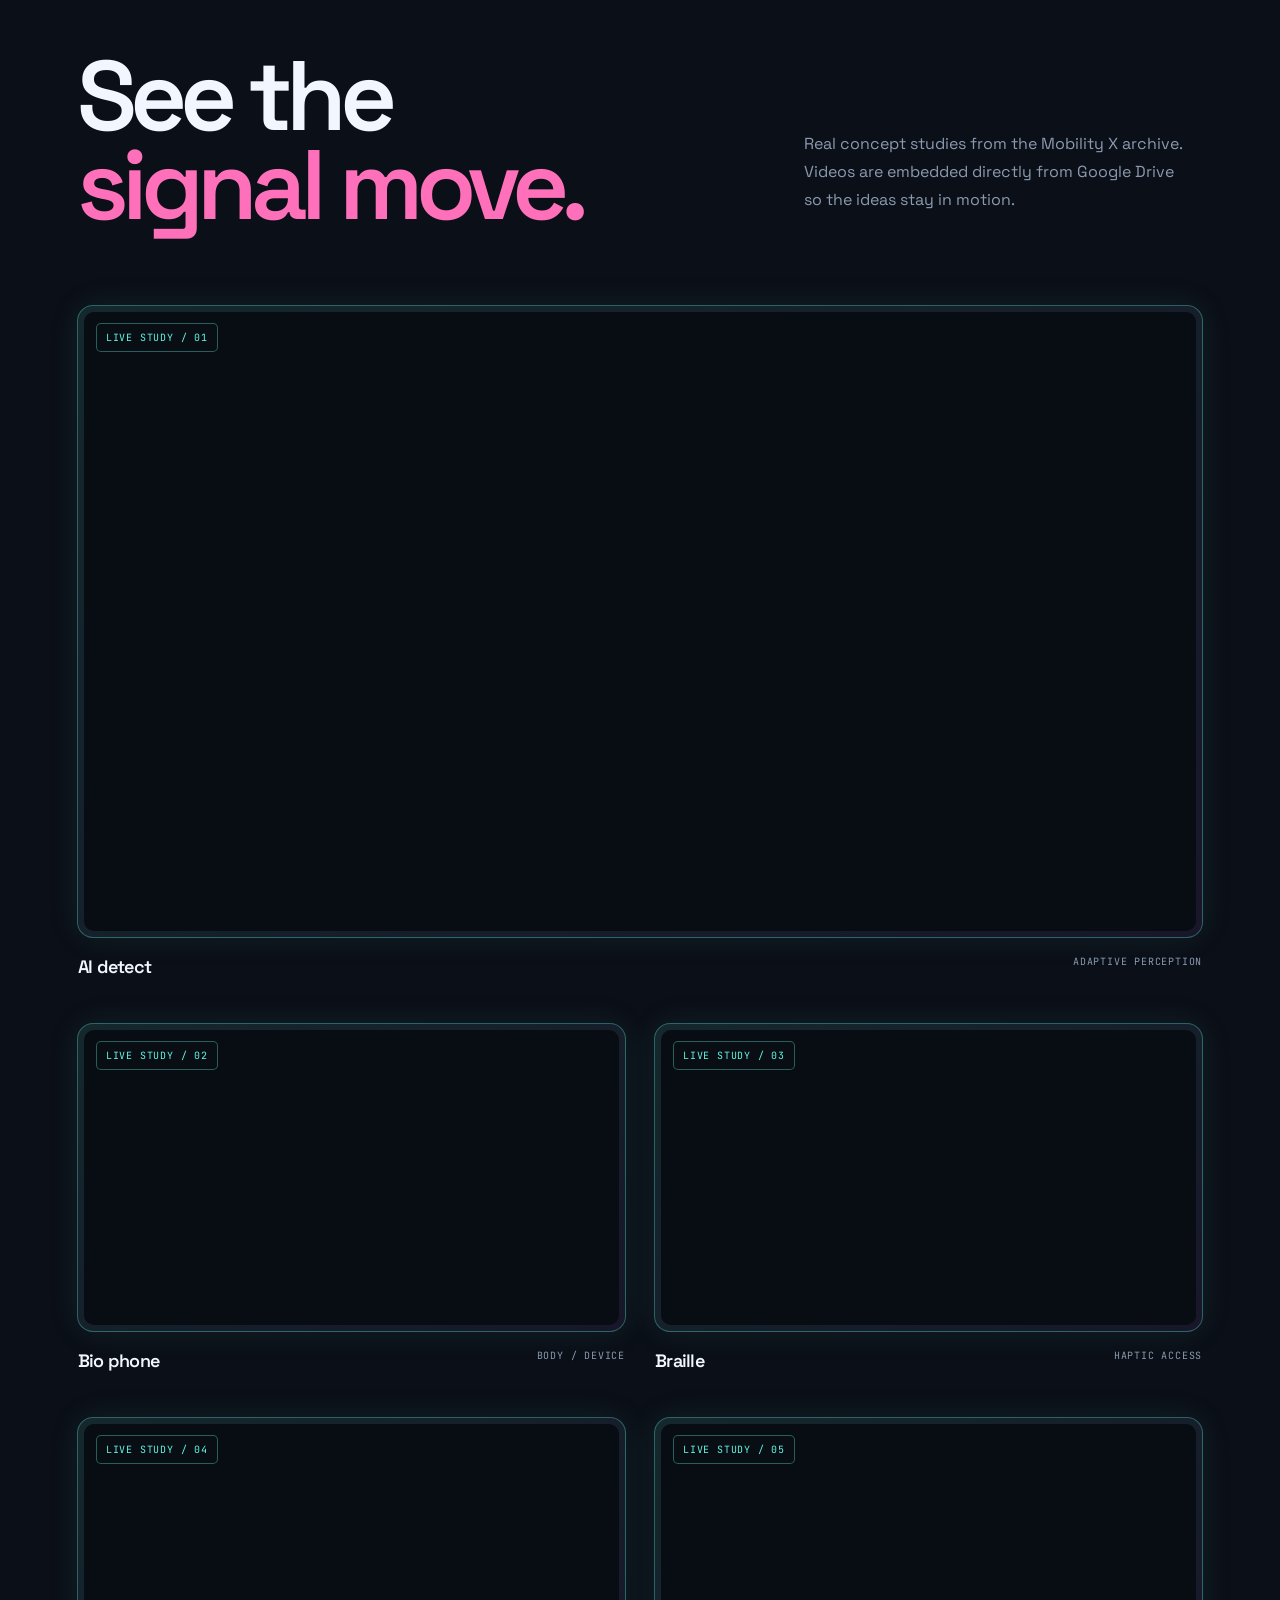
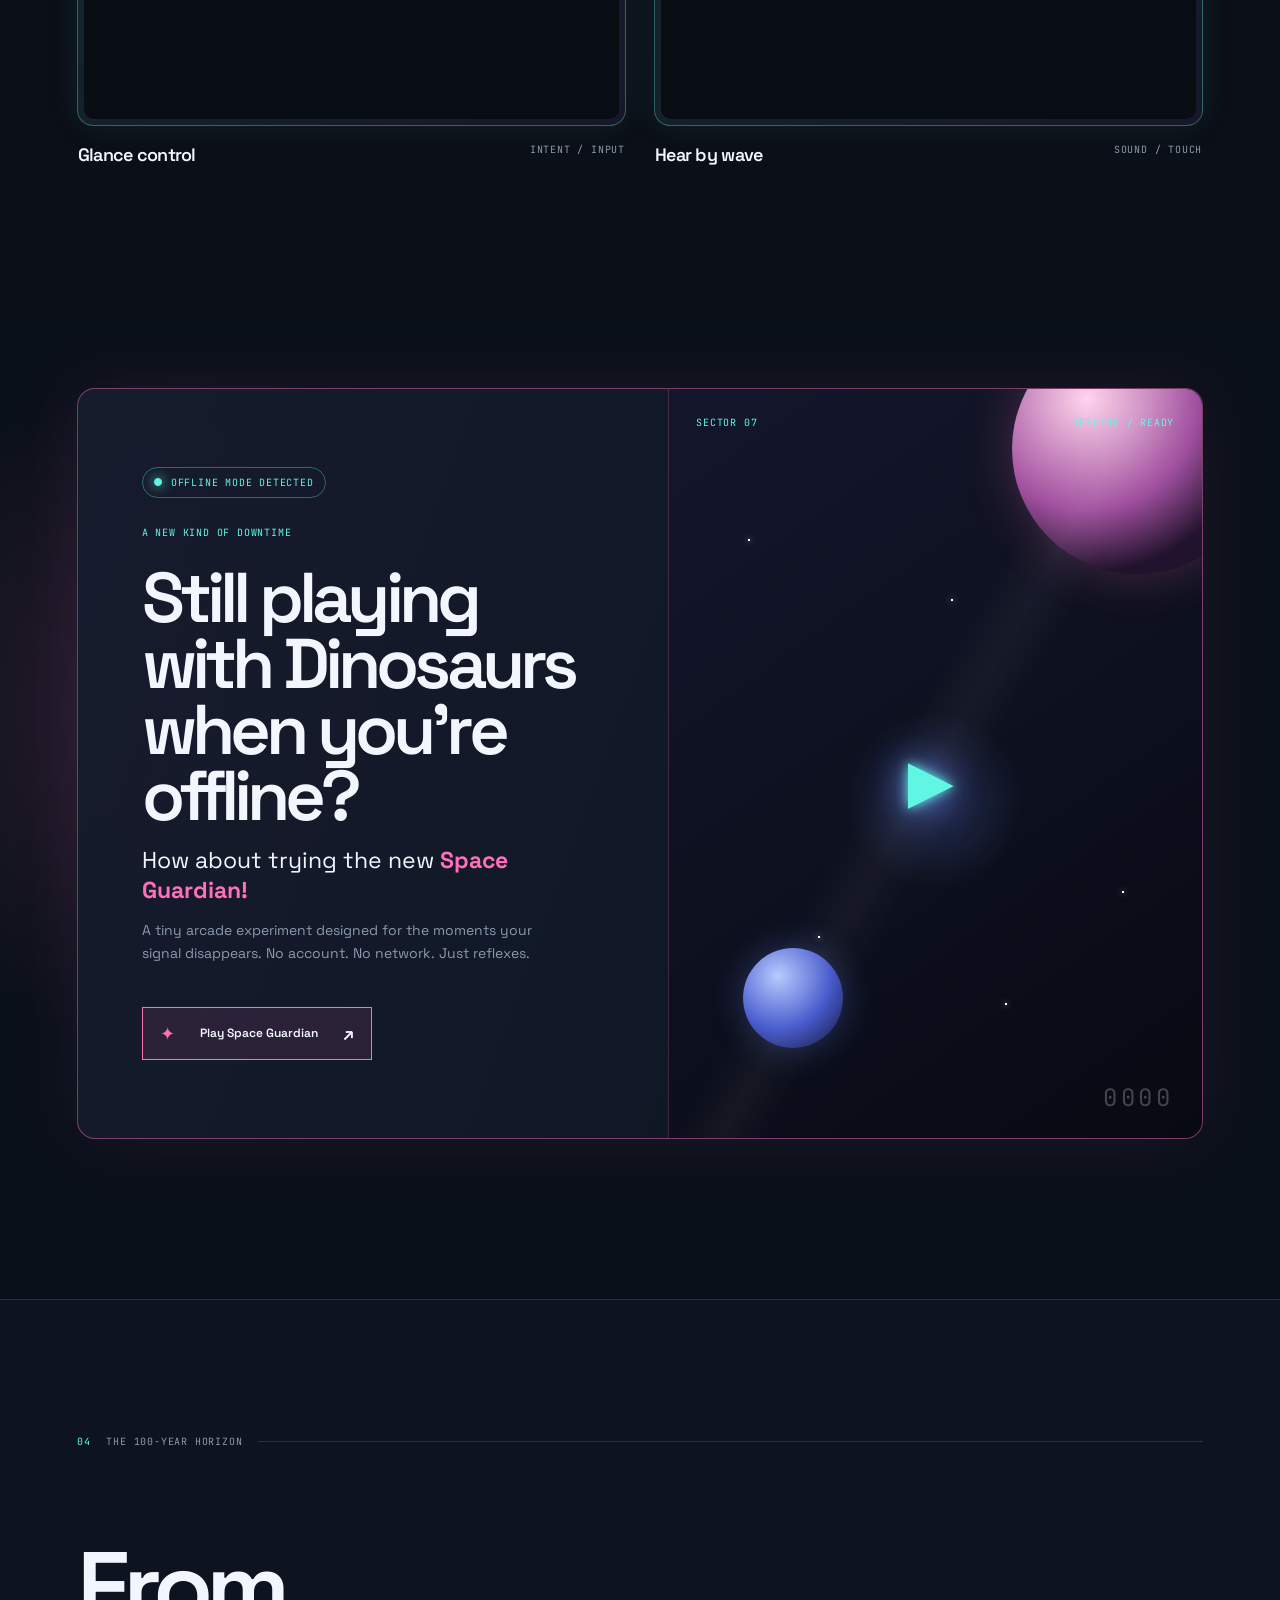
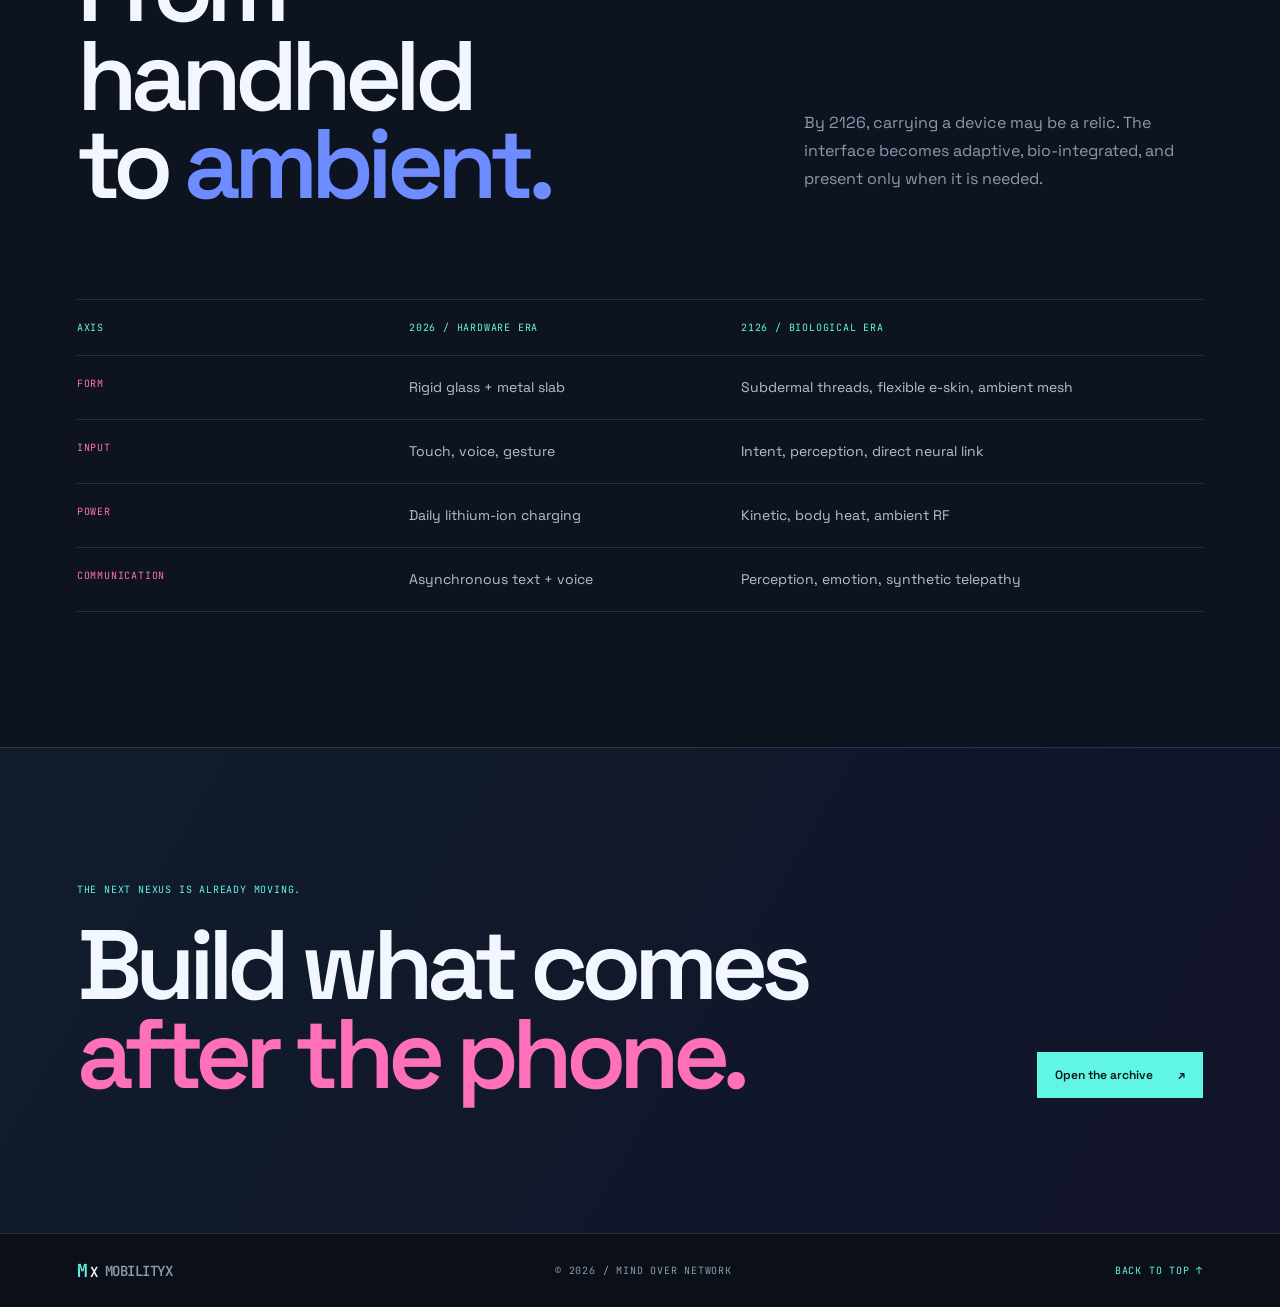
==== commit 219157aa: "Overhaul Mobility X with futuristic media lab and Space Guardian" ====
--- a/index.html
+++ b/index.html
@@ -3,63 +3,61 @@
 <head>
   <meta charset="UTF-8" />
   <meta name="viewport" content="width=device-width, initial-scale=1" />
-  <meta name="theme-color" content="#07131d" />
-  <meta name="description" content="mobilityX — Mind over Network. A living portfolio for the future of mobile computing." />
-  <title>mobilityX — Mind over Network</title>
+  <meta name="theme-color" content="#0b0f17" />
+  <meta name="description" content="Mobility X — the future of mobile phone technologies, from bio-integrated hardware to ambient intelligence." />
+  <title>Mobility X — The Next Mobile Era</title>
   <link rel="preconnect" href="https://fonts.googleapis.com" />
   <link rel="preconnect" href="https://fonts.gstatic.com" crossorigin />
-  <link href="https://fonts.googleapis.com/css2?family=DM+Mono:wght@400;500&family=Manrope:wght@400;500;600;700;800&display=swap" rel="stylesheet" />
+  <link href="https://fonts.googleapis.com/css2?family=JetBrains+Mono:wght@400;500;600&family=Space+Grotesk:wght@400;500;600;700&display=swap" rel="stylesheet" />
   <link rel="stylesheet" href="styles.css" />
 </head>
 <body>
+  <canvas id="ambient-canvas" aria-hidden="true"></canvas>
   <div class="noise" aria-hidden="true"></div>
-  <div class="cursor-orb" aria-hidden="true"></div>
   <div class="scroll-progress" aria-hidden="true"><span></span></div>
+
   <header class="site-header">
-    <a class="brand" href="#top" aria-label="mobilityX home"><img src="assets/images/logo.webp" alt="mobilityX" /></a>
-    <nav class="nav" aria-label="Primary navigation">
-      <a href="#vision">Vision</a><a href="#systems">Systems</a><a href="#work">Experiments</a><a href="#horizon">2126</a>
-    </nav>
-    <div class="header-actions">
-      <button class="music-toggle" type="button" aria-pressed="false"><span class="music-dot"></span><span class="music-label">Sound off</span></button>
-      <a class="button button-small button-light" href="https://drive.google.com/drive/folders/1IIHOqcIIRu9S6MP4lYmRX4YXOX1t-Ec0?usp=drive_link" target="_blank" rel="noreferrer">Open archive <span>↗</span></a>
-    </div>
+    <a class="brand" href="#top" aria-label="Mobility X home"><span class="brand-mark">M<span>X</span></span><span class="brand-name">mobilityX</span></a>
+    <nav class="nav" aria-label="Primary navigation"><a href="#vision">Vision</a><a href="#systems">Systems</a><a href="#motion">Motion lab</a><a href="#future">The future</a></nav>
+    <div class="header-actions"><button class="music-toggle" type="button" aria-pressed="false"><span class="music-dot"></span><span class="music-label">Sound off</span></button><a class="button button-ghost button-small" href="https://drive.google.com/drive/folders/1IIHOqcIIRu9S6MP4lYmRX4YXOX1t-Ec0?usp=drive_link" target="_blank" rel="noreferrer">Archive <span>↗</span></a></div>
     <button class="menu-toggle" type="button" aria-label="Open navigation" aria-expanded="false"><span></span><span></span></button>
   </header>
 
   <main id="top">
     <section class="hero section-pad">
-      <div class="hero-meta"><span>MX / 001</span><span>Mind over Network</span><span>2026—2126</span></div>
+      <div class="hero-glow hero-glow-a"></div><div class="hero-glow hero-glow-b"></div>
+      <div class="eyebrow-row"><span>MX / 01</span><span>Mobile technology, reimagined</span><span>Build 2026.09</span></div>
       <div class="hero-grid">
-        <div class="hero-copy reveal"><p class="eyebrow">A living portfolio for the biological era</p><h1>Beyond<br />the <em>glass.</em></h1><p class="hero-intro">mobilityX imagines a future where the phone stops demanding attention and starts extending human capability — health-first, adaptive, and quietly intelligent.</p><div class="hero-cta"><a class="button button-accent" href="#vision">Enter the field <span>↓</span></a><a class="text-link" href="#work">View experiments <span>↗</span></a></div></div>
-        <div class="hero-visual reveal reveal-delay"><div class="orbit orbit-one"></div><div class="orbit orbit-two"></div><div class="visual-grid"></div><img src="assets/images/future-mobile-1.webp" alt="Future mobile interface concept from the Mobility X archive" /><div class="visual-note">01 / Future mobile<br />interface study</div><div class="visual-tag">System status: evolving</div></div>
+        <div class="hero-copy reveal"><div class="status-pill"><span class="status-dot"></span>System status: evolving</div><h1>The next<br /><span>mobile era</span><br />starts now.</h1><p>From adaptive displays to ambient intelligence, Mobility X is building the interface between human potential and the machine world.</p><div class="hero-actions"><a class="button button-primary" href="#systems">Explore the system <span>↓</span></a><a class="text-link" href="#motion">Watch the demos <span>↗</span></a></div><div class="hero-specs"><span><b>100 yr</b> horizon</span><span><b>06</b> live studies</span><span><b>01</b> human signal</span></div></div>
+        <div class="hero-device reveal reveal-delay"><div class="device-orbit orbit-a"></div><div class="device-orbit orbit-b"></div><div class="device-grid"></div><div class="device-card"><img src="assets/images/future-mobile-1.webp" alt="Future mobile hardware concept from the Mobility X archive" /><div class="device-card-top"><span>MX / DEVICE_01</span><span>v.2126</span></div><div class="device-card-bottom"><span>Ambient interface study</span><span class="signal-bars"><i></i><i></i><i></i><i></i></span></div></div><div class="device-caption">Future mobile<br />interface study</div></div>
       </div>
-      <div class="scroll-cue"><span></span>Scroll to explore</div>
+      <div class="scroll-cue"><span></span>Scroll to initiate</div>
     </section>
 
-    <section id="vision" class="statement section-pad">
-      <div class="section-kicker"><span>01</span><span>Our point of view</span></div>
-      <div class="statement-grid"><h2>Connecting<br /><span>consciousness.</span></h2><div class="statement-copy"><p class="large-copy">The future of connection is you.</p><p>We are moving from a hardware era built around replacement and distraction toward an architecture that protects attention, health, privacy, and agency.</p><a class="text-link" href="#systems">See the principles <span>→</span></a></div></div>
-      <div class="signal-strip" aria-label="Mobility X principles"><span>Health-first engineering</span><span>Local intelligence</span><span>Ambient networks</span><span>Human sovereignty</span></div>
-    </section>
+    <section id="vision" class="section-pad vision"><div class="section-top reveal"><span class="section-number">01</span><span class="section-label">The point of view</span><span class="section-line"></span></div><div class="vision-grid"><div><p class="kicker">Technology should feel like an extension of self.</p><h2>Less screen.<br /><em>More signal.</em></h2></div><div class="vision-copy"><p class="lead">The future of connection is you.</p><p>We are moving beyond the fragile glass slab toward mobile systems that protect attention, understand the body, and make complex intelligence feel natural.</p><a class="text-link" href="#systems">Map the architecture <span>→</span></a></div></div><div class="signal-strip"><span>01 / Human-first</span><span>02 / Local intelligence</span><span>03 / Bio-integrated</span><span>04 / Quietly powerful</span></div></section>
 
-    <section id="systems" class="systems section-pad section-dark"><div class="section-kicker"><span>02</span><span>Designing the connection layer</span></div><div class="systems-intro"><h2>Harmonizing<br /><em>mind + machine.</em></h2><p>Every project starts with a human signal — a glance, a touch, a need for autonomy — and turns it into a calm, legible interface with the world.</p></div><div class="principles"><article><span class="principle-number">01</span><h3>Protect</h3><p>Zero-flicker displays, circadian-aware light, and posture sensing designed around the biological substrate.</p></article><article><span class="principle-number">02</span><h3>Translate</h3><p>Turn complex machine intelligence into accessible, human-scale moments — from gaze to touch to sound.</p></article><article><span class="principle-number">03</span><h3>Empower</h3><p>Build for local utility, modular longevity, and an anti-addiction OS that returns control to the person.</p></article></div></section>
+    <section id="systems" class="systems section-pad"><div class="section-top reveal"><span class="section-number">02</span><span class="section-label">The connection layer</span><span class="section-line"></span></div><div class="systems-heading"><div><p class="kicker">A new operating philosophy</p><h2>Mind over<br /><span>network.</span></h2></div><p class="systems-intro-copy">A living stack of hardware and software ideas designed to give people more agency over the objects, spaces, and futures they inhabit.</p></div><div class="system-grid"><article class="system-card reveal"><div class="card-index">01 / PROTECT</div><div class="card-icon">◌</div><h3>Biological<br />integrity</h3><p>Zero-flicker displays, circadian-aware light, posture sensing, and safer radio architecture for the body behind the screen.</p><span class="card-arrow">↗</span></article><article class="system-card system-card-accent reveal"><div class="card-index">02 / TRANSLATE</div><div class="card-icon">⌁</div><h3>Natural<br />interfaces</h3><p>From gaze to touch, sound, and intent — the phone learns to meet humans where they are.</p><span class="card-arrow">↗</span></article><article class="system-card reveal"><div class="card-index">03 / EMPOWER</div><div class="card-icon">✦</div><h3>Human<br />sovereignty</h3><p>Local intelligence, modular longevity, and an anti-addiction OS that returns control to the individual.</p><span class="card-arrow">↗</span></article></div></section>
 
-    <section id="work" class="work section-pad"><div class="section-kicker"><span>03</span><span>Selected experiments / mobilityX</span></div><div class="work-heading"><h2>Interfaces for<br /><span>what comes next.</span></h2><p>A glimpse into the archive: prototypes and product directions for a more connected, more human everyday.</p></div><div class="work-grid">
-      <article class="work-card work-card-wide"><div class="card-image"><img src="assets/images/gaze-control.webp" alt="Gaze control concept" loading="lazy" /></div><div class="card-meta"><span>01 / Access</span><span>Gaze control</span></div><h3>A glance can be an interface.</h3><p>Hands-free interaction for moments where attention is the most powerful input.</p></article>
-      <article class="work-card"><div class="card-image"><img src="assets/images/hear-by-touch.webp" alt="Hear by touch concept" loading="lazy" /></div><div class="card-meta"><span>02 / Sense</span><span>Hear by touch</span></div><h3>Feel the signal.</h3><p>Translating sound into a language the body can understand.</p></article>
-      <article class="work-card"><div class="card-image"><img src="assets/images/brail-screen.webp" alt="Braille screen concept" loading="lazy" /></div><div class="card-meta"><span>03 / Access</span><span>Braille screen</span></div><h3>Touch, made legible.</h3><p>Reimagining the screen as a surface for tactile information and agency.</p></article>
-      <article class="work-card"><div class="card-image"><img src="assets/images/rf-harvest.webp" alt="RF harvesting concept" loading="lazy" /></div><div class="card-meta"><span>04 / Energy</span><span>RF harvest</span></div><h3>Power, everywhere.</h3><p>Exploring ambient energy as an invisible, always-on resource.</p></article>
-      <article class="work-card work-card-wide"><div class="card-image"><img src="assets/images/anti-flicker.webp" alt="Anti flicker display concept" loading="lazy" /></div><div class="card-meta"><span>05 / Comfort</span><span>Anti flicker</span></div><h3>Technology that disappears.</h3><p>Less strain, more presence — display systems designed around the human eye.</p></article>
-    </div><div class="work-footer"><span>+ More explorations in the archive</span><a class="button button-outline" href="https://drive.google.com/drive/folders/1I7QfJu0_yc0eobPy_ywrCJJbtoe6xrhg" target="_blank" rel="noreferrer">Browse image archive <span>↗</span></a></div></section>
+    <section id="motion" class="motion section-pad"><div class="section-top reveal"><span class="section-number">03</span><span class="section-label">Motion lab / Google Drive archive</span><span class="section-line"></span></div><div class="motion-heading"><h2>See the<br /><em>signal move.</em></h2><p>Real concept studies from the Mobility X archive. Videos are embedded directly from Google Drive so the ideas stay in motion.</p></div><div class="video-grid">
+      <article class="video-card video-card-feature reveal"><div class="video-shell"><span class="media-badge">LIVE STUDY / 01</span><iframe title="AI detect Mobility X concept video" src="https://drive.google.com/file/d/1wpDX205xplJtos6Dk4IjsuN7kOolRTTO/preview" allow="autoplay; fullscreen" loading="lazy"></iframe></div><div class="video-meta"><span>AI detect</span><span>Adaptive perception</span></div></article>
+      <article class="video-card reveal"><div class="video-shell"><span class="media-badge">LIVE STUDY / 02</span><iframe title="Bio phone Mobility X concept video" src="https://drive.google.com/file/d/1js10cg7aBPhC6QjTSeqttTSh0tkiyKZb/preview" allow="autoplay; fullscreen" loading="lazy"></iframe></div><div class="video-meta"><span>Bio phone</span><span>Body / device</span></div></article>
+      <article class="video-card reveal"><div class="video-shell"><span class="media-badge">LIVE STUDY / 03</span><iframe title="Braille screen Mobility X concept video" src="https://drive.google.com/file/d/1osQBV4drAfUjNqRk3bZPeTHy1RnGtW6x/preview" allow="autoplay; fullscreen" loading="lazy"></iframe></div><div class="video-meta"><span>Braille</span><span>Haptic access</span></div></article>
+      <article class="video-card reveal"><div class="video-shell"><span class="media-badge">LIVE STUDY / 04</span><iframe title="Glance control Mobility X concept video" src="https://drive.google.com/file/d/11xFReKBQQCBEz0PH89wDoqg-bHmZRllV/preview" allow="autoplay; fullscreen" loading="lazy"></iframe></div><div class="video-meta"><span>Glance control</span><span>Intent / input</span></div></article>
+      <article class="video-card reveal"><div class="video-shell"><span class="media-badge">LIVE STUDY / 05</span><iframe title="Hear by wave Mobility X concept video" src="https://drive.google.com/file/d/1Dw94Z8TtsuWxP5lWe8h14p-aDy_FY175/preview" allow="autoplay; fullscreen" loading="lazy"></iframe></div><div class="video-meta"><span>Hear by wave</span><span>Sound / touch</span></div></article>
+    </div></section>
 
-    <section class="video-section section-pad section-accent"><div class="section-kicker"><span>04</span><span>Motion studies</span></div><div class="video-heading"><h2>Ideas in<br /><em>motion.</em></h2><p>Watch the experiments move from concept to lived experience. Each study opens in the supplied Drive archive.</p></div><div class="video-list"><a class="video-row" href="https://drive.google.com/file/d/1wpDX205xplJtos6Dk4IjsuN7kOolRTTO/view" target="_blank" rel="noreferrer"><span class="video-index">01</span><span>AI detect</span><span class="video-type">Demo / Drive</span><span class="arrow">↗</span></a><a class="video-row" href="https://drive.google.com/file/d/1js10cg7aBPhC6QjTSeqttTSh0tkiyKZb/view" target="_blank" rel="noreferrer"><span class="video-index">02</span><span>Bio phone</span><span class="video-type">Demo / Drive</span><span class="arrow">↗</span></a><a class="video-row" href="https://drive.google.com/file/d/1osQBV4drAfUjNqRk3bZPeTHy1RnGtW6x/view" target="_blank" rel="noreferrer"><span class="video-index">03</span><span>Braille</span><span class="video-type">Demo / Drive</span><span class="arrow">↗</span></a><a class="video-row" href="https://drive.google.com/file/d/11xFReKBQQCBEz0PH89wDoqg-bHmZRllV/view" target="_blank" rel="noreferrer"><span class="video-index">04</span><span>Glance control</span><span class="video-type">Demo / Drive</span><span class="arrow">↗</span></a><a class="video-row" href="https://drive.google.com/file/d/1Dw94Z8TtsuWxP5lWe8h14p-aDy_FY175/view" target="_blank" rel="noreferrer"><span class="video-index">05</span><span>Hear by wave</span><span class="video-type">Demo / Drive</span><span class="arrow">↗</span></a></div></section>
+    <section id="game" class="game-section section-pad"><div class="game-terminal reveal"><div class="terminal-scanlines"></div><div class="game-copy"><div class="status-pill status-pill-cyan"><span class="status-dot"></span>Offline mode detected</div><p class="kicker">A new kind of downtime</p><h2>Still playing with Dinosaurs when you're offline?</h2><p class="game-subcopy">How about trying the new <strong>Space Guardian!</strong></p><p class="game-description">A tiny arcade experiment designed for the moments your signal disappears. No account. No network. Just reflexes.</p><button id="open-game" class="button game-button" type="button"><span class="game-button-icon">✦</span>Play Space Guardian<span class="button-arrow">↗</span></button></div><div class="game-preview"><div class="starfield"><span></span><span></span><span></span><span></span><span></span><span></span></div><div class="planet planet-a"></div><div class="planet planet-b"></div><div class="guardian-ship">▲</div><div class="game-hud"><span>SECTOR 07</span><span>OFFLINE / READY</span></div><div class="game-score">0000</div></div></div></section>
 
-    <section id="horizon" class="horizon section-pad"><div class="section-kicker"><span>05</span><span>The 100-year horizon</span></div><div class="horizon-intro"><h2>From handhelds<br />to <em>ambient networks.</em></h2><p>By 2126, carrying a device may feel like a relic. The interface becomes adaptive, bio-integrated, and present only when it is needed.</p></div><div class="evolution"><div class="evolution-head"><span>Axis</span><span>2026 / Hardware era</span><span>2126 / Biological era</span></div><div class="evolution-row"><strong>Form</strong><span>Rigid glass + metal slab</span><span>Subdermal threads, flexible e-skin, ambient mesh</span></div><div class="evolution-row"><strong>Input</strong><span>Touch, voice, gesture</span><span>Intent, perception, direct neural link</span></div><div class="evolution-row"><strong>Power</strong><span>Daily lithium-ion charging</span><span>Kinetic, body heat, ambient RF</span></div><div class="evolution-row"><strong>Communication</strong><span>Asynchronous text + voice</span><span>Perception, emotion, synthetic telepathy</span></div></div></section>
+    <section id="future" class="future section-pad"><div class="section-top reveal"><span class="section-number">04</span><span class="section-label">The 100-year horizon</span><span class="section-line"></span></div><div class="future-heading"><h2>From handheld<br />to <em>ambient.</em></h2><p>By 2126, carrying a device may be a relic. The interface becomes adaptive, bio-integrated, and present only when it is needed.</p></div><div class="evolution"><div class="evolution-head"><span>Axis</span><span>2026 / hardware era</span><span>2126 / biological era</span></div><div class="evolution-row"><strong>Form</strong><span>Rigid glass + metal slab</span><span>Subdermal threads, flexible e-skin, ambient mesh</span></div><div class="evolution-row"><strong>Input</strong><span>Touch, voice, gesture</span><span>Intent, perception, direct neural link</span></div><div class="evolution-row"><strong>Power</strong><span>Daily lithium-ion charging</span><span>Kinetic, body heat, ambient RF</span></div><div class="evolution-row"><strong>Communication</strong><span>Asynchronous text + voice</span><span>Perception, emotion, synthetic telepathy</span></div></div></section>
 
-    <section id="connect" class="connect section-pad"><div class="connect-card"><div class="section-kicker"><span>06</span><span>Start a conversation</span></div><h2>The next nexus<br />starts <em>here.</em></h2><p>For collaborators, curious minds, and people building a more human future.</p><a class="button button-accent" href="https://drive.google.com/drive/folders/1IIHOqcIIRu9S6MP4lYmRX4YXOX1t-Ec0?usp=drive_link" target="_blank" rel="noreferrer">Enter the archive <span>↗</span></a><br /><a class="text-link inverse-link" href="https://docs.google.com/document/d/1LbGG7ml53XRaxxWIzNC2ffW61qrkQlmMADR3DOt4Qcc/edit" target="_blank" rel="noreferrer">Read the Mobility X roadmap <span>↗</span></a></div><div class="connect-footer"><img src="assets/images/logo.webp" alt="mobilityX" /><p>Mind over Network.<br />The next chapter is already moving.</p></div></section>
+    <section class="cta section-pad"><div class="cta-inner"><div><p class="kicker">The next nexus is already moving.</p><h2>Build what comes<br /><em>after the phone.</em></h2></div><a class="button button-primary" href="https://drive.google.com/drive/folders/1IIHOqcIIRu9S6MP4lYmRX4YXOX1t-Ec0?usp=drive_link" target="_blank" rel="noreferrer">Open the archive <span>↗</span></a></div></section>
   </main>
-  <footer class="site-footer"><span>© 2026 mobilityX</span><span>Connecting consciousness / Harmonizing mind and machine</span><a href="#top">Back to top ↑</a></footer>
-  <audio id="site-audio" loop preload="metadata"><source src="assets/website-music.mp3" type="audio/mpeg" /></audio><script src="script.js"></script>
+
+  <footer class="site-footer"><div><span class="brand-mark">M<span>X</span></span><span class="footer-name">mobilityX</span></div><span>© 2026 / Mind over Network</span><a href="#top">Back to top ↑</a></footer>
+
+  <div id="game-modal" class="game-modal" aria-hidden="true"><div class="game-dialog" role="dialog" aria-modal="true" aria-labelledby="game-title"><button id="close-game" class="close-game" type="button" aria-label="Close game">×</button><div class="game-dialog-top"><span class="kicker">SPACE GUARDIAN / OFFLINE ARCADE</span><span id="game-status">READY</span></div><h2 id="game-title">Defend the signal.</h2><p>Tap or click the falling satellites before they breach the shield.</p><div class="game-board-wrap"><canvas id="game-canvas" width="720" height="420"></canvas><div class="game-overlay" id="game-overlay"><span class="game-overlay-icon">✦</span><strong>Ready when you are.</strong><button id="start-game" class="button button-primary" type="button">Start mission</button></div></div><div class="game-controls"><span>Score <b id="game-score-value">0000</b></span><span>Time <b id="game-time">30</b>s</span><span>Pointer / tap to defend</span></div></div></div>
+
+  <audio id="site-audio" loop preload="metadata"><source src="assets/website-music.mp3" type="audio/mpeg" /></audio>
+  <script src="script.js"></script>
 </body>
 </html>
--- a/styles.css
+++ b/styles.css
@@ -1 +1,2 @@
-:root{--ink:#07131d;--paper:#edf0eb;--muted:#6d7778;--line:rgba(7,19,29,.18);--cyan:#8df7e8;--lime:#d7ff58;--orange:#ff7757;--white:#f7faf5;--navy:#07131d;--max:1320px;--ease:cubic-bezier(.23,1,.32,1)}*{box-sizing:border-box}html{scroll-behavior:smooth}body{margin:0;background:var(--paper);color:var(--ink);font-family:Manrope,Arial,sans-serif;overflow-x:hidden}.noise{position:fixed;inset:0;pointer-events:none;opacity:.035;z-index:30;background-image:url("data:image/svg+xml,%3Csvg viewBox='0 0 180 180' xmlns='http://www.w3.org/2000/svg'%3E%3Cfilter id='n'%3E%3CfeTurbulence type='fractalNoise' baseFrequency='.9' numOctaves='3' stitchTiles='stitch'/%3E%3C/filter%3E%3Crect width='100%25' height='100%25' filter='url(%23n)' opacity='.8'/%3E%3C/svg%3E")}.cursor-orb{position:fixed;width:22px;height:22px;border:1px solid var(--cyan);border-radius:50%;pointer-events:none;z-index:40;transform:translate(-50%,-50%);opacity:0;transition:opacity .2s,transform .12s var(--ease)}.scroll-progress{position:fixed;z-index:35;left:0;top:0;width:4px;height:100vh;background:transparent}.scroll-progress span{display:block;width:100%;height:0;background:var(--cyan);box-shadow:0 0 12px var(--cyan)}.site-header{position:fixed;z-index:20;top:0;left:0;width:100%;height:78px;display:flex;align-items:center;justify-content:space-between;padding:0 4vw;background:rgba(237,240,235,.84);backdrop-filter:blur(16px);border-bottom:1px solid var(--line)}.brand img{display:block;width:116px;height:auto;mix-blend-mode:multiply}.nav{display:flex;gap:34px;margin-left:8vw}.nav a,.site-footer,.eyebrow,.section-kicker,.hero-meta,.card-meta,.video-type,.music-toggle,.signal-strip,.evolution{font-family:'DM Mono',monospace;text-transform:uppercase;letter-spacing:.08em;font-size:11px}.nav a,.site-footer a{color:var(--ink);text-decoration:none}.nav a{transition:opacity .2s}.nav a:hover{opacity:.45}.header-actions{display:flex;align-items:center;gap:16px}.button{display:inline-flex;align-items:center;justify-content:space-between;gap:24px;padding:15px 18px;border:1px solid transparent;text-decoration:none;font-weight:700;font-size:12px;letter-spacing:.02em;transition:transform .18s var(--ease),background .2s,color .2s,border-color .2s}.button:hover{transform:translateY(-3px)}.button:active{transform:scale(.97)}.button span,.text-link span{font-size:17px;font-weight:400}.button-small{padding:10px 13px;font-size:10px}.button-light{background:var(--ink);color:var(--paper)}.button-accent{background:var(--cyan);color:var(--ink)}.button-outline{border-color:var(--ink);color:var(--ink);background:transparent}.button-outline:hover{background:var(--ink);color:var(--paper)}.music-toggle{display:flex;align-items:center;gap:8px;border:0;background:none;color:var(--ink);cursor:pointer;padding:10px 0}.music-dot{display:inline-block;width:8px;height:8px;border:1px solid var(--ink);border-radius:50%}.music-toggle.is-playing .music-dot{background:var(--cyan);border-color:var(--cyan);box-shadow:0 0 0 5px rgba(141,247,232,.18)}.menu-toggle{display:none;background:none;border:0}.section-pad{padding:130px 7vw}.hero{min-height:100vh;padding-top:155px;background:linear-gradient(115deg,var(--paper) 0%,#e1e9e3 56%,#b7d4d0 100%);position:relative}.hero-meta{display:flex;justify-content:space-between;padding-bottom:26px;border-bottom:1px solid var(--line);color:var(--muted)}.hero-grid{display:grid;grid-template-columns:1.05fr .95fr;gap:5vw;max-width:var(--max);margin:0 auto}.hero-copy{padding:8vh 0 7vh}.eyebrow{margin:0 0 30px;color:var(--muted)}h1,h2,h3,p{margin-top:0}h1,h2,h3{font-weight:700;letter-spacing:-.075em}h1{font-size:clamp(60px,9vw,145px);line-height:.86;margin:0 0 34px}h1 em,h2 em{font-style:normal;color:var(--orange)}.hero-intro{max-width:455px;font-size:16px;line-height:1.7;color:#405052}.hero-cta{display:flex;align-items:center;gap:28px;margin-top:40px}.text-link{color:var(--ink);text-decoration:none;border-bottom:1px solid var(--ink);padding-bottom:6px;font-size:12px;font-weight:700}.hero-visual{position:relative;min-height:590px;display:grid;place-items:center;overflow:hidden}.hero-visual img{position:relative;z-index:2;width:80%;height:460px;object-fit:cover;filter:grayscale(1) contrast(1.15);mix-blend-mode:multiply;transform:rotate(7deg);box-shadow:28px 28px 0 var(--cyan);transition:transform .8s var(--ease)}.hero-visual:hover img{transform:rotate(3deg) scale(1.025)}.orbit{position:absolute;border:1px solid rgba(7,19,29,.3);border-radius:50%;width:80%;height:55%;transform:rotate(-26deg)}.orbit-one{width:100%;height:65%;border-color:var(--orange)}.orbit-two{width:73%;height:47%}.visual-grid{position:absolute;inset:8%;background-image:linear-gradient(rgba(7,19,29,.08) 1px,transparent 1px),linear-gradient(90deg,rgba(7,19,29,.08) 1px,transparent 1px);background-size:36px 36px;transform:rotate(-10deg)}.visual-note,.visual-tag{position:absolute;z-index:3;font-family:'DM Mono';font-size:10px;text-transform:uppercase;line-height:1.6}.visual-note{right:6%;bottom:16%}.visual-tag{left:2%;top:16%;writing-mode:vertical-rl;color:var(--muted)}.scroll-cue{position:absolute;left:7vw;bottom:35px;display:flex;align-items:center;gap:10px;font-family:'DM Mono';font-size:10px;text-transform:uppercase}.scroll-cue span{height:35px;border-left:1px solid var(--ink)}.section-kicker{display:flex;justify-content:space-between;gap:20px;color:var(--muted);padding-bottom:20px;border-bottom:1px solid currentColor}.statement{max-width:var(--max);margin:auto}.statement-grid{display:grid;grid-template-columns:1.2fr .8fr;gap:8vw;padding-top:100px}.statement h2,.systems h2,.work h2,.video-section h2,.horizon h2,.connect h2{font-size:clamp(52px,7.4vw,112px);line-height:.92;margin-bottom:0}.statement h2 span,.work h2 span{color:transparent;-webkit-text-stroke:1px var(--ink)}.statement-copy{padding-top:22px;max-width:420px}.large-copy{font-size:24px;line-height:1.35;letter-spacing:-.04em}.statement-copy p:not(.large-copy){color:var(--muted);line-height:1.7;margin:35px 0}.signal-strip{display:flex;justify-content:space-between;gap:20px;margin-top:115px;padding:18px 0;border-top:1px solid var(--line);border-bottom:1px solid var(--line);color:var(--muted)}.systems{background:var(--ink);color:var(--white)}.systems .section-kicker,.connect .section-kicker{color:#8b989a}.systems-intro,.horizon-intro{display:grid;grid-template-columns:1.2fr .8fr;gap:8vw;padding:95px 0 110px}.systems-intro h2 em{color:var(--cyan)}.systems-intro p,.horizon-intro p{max-width:380px;align-self:end;color:#a7b5b5;line-height:1.7}.principles{display:grid;grid-template-columns:repeat(3,1fr);border-top:1px solid #30444b}.principles article{padding:27px 32px 15px 0;border-right:1px solid #30444b;margin-right:32px}.principles article:last-child{border-right:0}.principle-number{font:11px 'DM Mono';color:var(--cyan)}.principles h3{font-size:44px;margin:48px 0 18px}.principles p{color:#a7b5b5;line-height:1.6;max-width:300px}.work{max-width:var(--max);margin:auto}.work-heading{display:grid;grid-template-columns:1.2fr .8fr;gap:8vw;padding:85px 0 70px;align-items:end}.work-heading p{max-width:320px;color:var(--muted);line-height:1.7;margin-bottom:7px}.work-grid{display:grid;grid-template-columns:repeat(2,1fr);gap:70px 28px}.work-card-wide{grid-column:span 2}.card-image{height:420px;overflow:hidden;background:#d4dcd7}.work-card-wide .card-image{height:620px}.card-image img{width:100%;height:100%;display:block;object-fit:cover;filter:grayscale(1);transition:transform .7s var(--ease),filter .4s}.work-card:hover .card-image img{transform:scale(1.04);filter:grayscale(0)}.card-meta{display:flex;justify-content:space-between;color:var(--muted);padding:15px 0 13px;border-bottom:1px solid var(--line)}.work-card h3{font-size:30px;margin:22px 0 8px}.work-card p{color:var(--muted);line-height:1.6;max-width:370px}.work-footer{display:flex;justify-content:space-between;align-items:center;margin-top:75px;font:11px 'DM Mono';text-transform:uppercase;color:var(--muted)}.video-section{background:var(--orange);color:var(--ink)}.video-section .section-kicker{color:rgba(7,19,29,.6)}.video-heading{display:grid;grid-template-columns:1.2fr .8fr;gap:8vw;padding:85px 0 65px}.video-heading p{align-self:end;max-width:300px;line-height:1.7}.video-list{border-top:1px solid rgba(7,19,29,.35)}.video-row{display:grid;grid-template-columns:70px 1fr 180px 35px;align-items:center;gap:15px;padding:23px 0;border-bottom:1px solid rgba(7,19,29,.35);color:var(--ink);text-decoration:none;font-size:20px;letter-spacing:-.03em;transition:padding .25s var(--ease)}.video-row:hover{padding-left:18px}.video-index,.video-type{font-size:10px}.video-type{color:rgba(7,19,29,.55)}.arrow{font-size:22px;text-align:right}.horizon{background:#dce8e2}.horizon h2 em{color:#4a8e88}.evolution{border-top:1px solid var(--line);margin-top:15px}.evolution-head,.evolution-row{display:grid;grid-template-columns:1fr 1fr 1.5fr;gap:24px;padding:20px 0;border-bottom:1px solid var(--line)}.evolution-head{color:var(--muted);font-size:10px}.evolution-row strong{font-weight:400;color:var(--orange)}.evolution-row span{font-family:Manrope,Arial,sans-serif;text-transform:none;letter-spacing:0;font-size:14px;line-height:1.5}.connect{background:var(--ink);color:var(--white)}.connect-card{max-width:var(--max);margin:auto}.connect h2{padding:100px 0 26px}.connect h2 em{color:var(--cyan)}.connect-card>p{color:#a7b5b5;line-height:1.7;max-width:340px}.connect-card .button{margin-top:25px}.inverse-link{color:var(--white);border-color:var(--white);display:inline-block;margin-top:34px}.connect-footer{max-width:var(--max);margin:125px auto 0;display:flex;justify-content:space-between;align-items:end;border-top:1px solid #30444b;padding-top:28px}.connect-footer img{width:130px;filter:invert(1);mix-blend-mode:screen}.connect-footer p{font:11px 'DM Mono';color:#8b989a;text-transform:uppercase;line-height:1.7;margin:0}.site-footer{display:flex;justify-content:space-between;gap:25px;padding:22px 7vw;background:var(--ink);color:#8b989a;border-top:1px solid #30444b}.site-footer a{color:var(--white)}.reveal{opacity:0;transform:translateY(24px);transition:opacity .8s var(--ease),transform .8s var(--ease)}.reveal.is-visible{opacity:1;transform:none}.reveal-delay{transition-delay:.12s}@media (pointer:fine){body:hover .cursor-orb{opacity:1}}@media(max-width:800px){.site-header{height:66px;padding:0 5vw}.brand img{width:95px}.nav,.header-actions .button{display:none}.header-actions{margin-left:auto;margin-right:18px}.music-toggle{font-size:10px}.menu-toggle{display:flex;flex-direction:column;gap:5px;padding:7px}.menu-toggle span{width:23px;border-top:1px solid var(--ink);transition:transform .2s}.nav.is-open{display:flex;position:absolute;top:66px;left:0;right:0;margin:0;padding:26px 5vw;background:var(--paper);border-bottom:1px solid var(--line);flex-direction:column;gap:18px}.section-pad{padding:95px 5vw}.hero{padding-top:120px}.hero-meta{font-size:9px}.hero-grid,.statement-grid,.systems-intro,.work-heading,.video-heading,.horizon-intro{grid-template-columns:1fr;gap:40px}.hero-copy{padding:7vh 0 2vh}.hero-visual{min-height:360px}.hero-visual img{width:80%;height:300px}.orbit{height:55%}.visual-note{bottom:6%;right:3%}.scroll-cue{display:none}h1{font-size:clamp(58px,17vw,100px)}.statement-grid,.systems-intro,.horizon-intro{padding-top:60px}.statement h2,.systems h2,.work h2,.video-section h2,.horizon h2,.connect h2{font-size:clamp(50px,14vw,88px)}.signal-strip{flex-wrap:wrap;margin-top:70px;line-height:1.5}.principles{grid-template-columns:1fr}.principles article{border-right:0;border-bottom:1px solid #30444b;padding:25px 0;margin:0}.principles h3{margin:25px 0 10px}.work-grid{grid-template-columns:1fr;gap:50px}.work-card-wide{grid-column:auto}.card-image,.work-card-wide .card-image{height:330px}.work-footer{align-items:flex-start;flex-direction:column;gap:22px;margin-top:50px}.video-row{grid-template-columns:35px 1fr 28px;font-size:17px}.video-type{display:none}.evolution{overflow-x:auto}.evolution-head,.evolution-row{min-width:650px;grid-template-columns:100px 200px 1fr}.connect h2{padding-top:65px}.connect-footer{align-items:flex-start;flex-direction:column;gap:28px;margin-top:85px}.site-footer{flex-direction:column;gap:12px;font-size:9px}.hero-cta{align-items:flex-start;flex-direction:column;gap:20px}}
+:root{--bg:#0b0f17;--bg-2:#101722;--panel:#111a27;--panel-light:#172334;--ink:#f2f7ff;--muted:#8b9aaf;--muted-2:#526176;--line:rgba(199,222,255,.14);--line-bright:rgba(199,222,255,.3);--cyan:#61f6e3;--blue:#6d8cff;--violet:#a87bff;--pink:#ff70ba;--orange:#ff9d6c;--max:1360px;--ease:cubic-bezier(.2,.8,.2,1);font-synthesis:none}*{box-sizing:border-box}html{scroll-behavior:smooth;background:var(--bg)}body{margin:0;background:var(--bg);color:var(--ink);font-family:'Space Grotesk',Arial,sans-serif;overflow-x:hidden}a{color:inherit}button{font:inherit}#ambient-canvas{position:fixed;z-index:0;inset:0;width:100%;height:100%;pointer-events:none;opacity:.55}.noise{position:fixed;z-index:25;inset:0;pointer-events:none;opacity:.025;background-image:url("data:image/svg+xml,%3Csvg viewBox='0 0 180 180' xmlns='http://www.w3.org/2000/svg'%3E%3Cfilter id='n'%3E%3CfeTurbulence type='fractalNoise' baseFrequency='.9' numOctaves='3' stitchTiles='stitch'/%3E%3C/filter%3E%3Crect width='100%25' height='100%25' filter='url(%23n)' opacity='.8'/%3E%3C/svg%3E")}.scroll-progress{position:fixed;z-index:30;left:0;top:0;width:3px;height:100vh;background:transparent}.scroll-progress span{display:block;width:100%;height:0;background:var(--cyan);box-shadow:0 0 18px var(--cyan)}.site-header{position:fixed;z-index:20;top:0;left:0;width:100%;height:78px;display:flex;align-items:center;justify-content:space-between;padding:0 4vw;background:rgba(11,15,23,.74);border-bottom:1px solid var(--line);backdrop-filter:blur(18px)}.brand,.site-footer>div{display:inline-flex;align-items:center;gap:10px;text-decoration:none}.brand-mark{font-family:'JetBrains Mono',monospace;font-size:18px;font-weight:600;letter-spacing:-.16em;color:var(--cyan)}.brand-mark span{color:var(--ink);font-size:14px;margin-left:5px}.brand-name,.footer-name{font-size:14px;font-weight:600;letter-spacing:-.04em}.nav{display:flex;gap:35px;margin-left:8vw}.nav a,.site-footer,.eyebrow-row,.section-top,.kicker,.status-pill,.hero-specs,.card-index,.media-badge,.video-meta,.evolution,.game-hud,.game-controls,.game-dialog-top{font-family:'JetBrains Mono',monospace;text-transform:uppercase;letter-spacing:.08em;font-size:10px}.nav a{color:var(--muted);text-decoration:none;transition:color .2s}.nav a:hover{color:var(--cyan)}.header-actions{display:flex;align-items:center;gap:18px}.music-toggle{display:flex;align-items:center;gap:8px;border:0;background:none;color:var(--muted);cursor:pointer;padding:10px 0;font:10px 'JetBrains Mono',monospace;text-transform:uppercase;letter-spacing:.08em}.music-dot,.status-dot{display:inline-block;width:8px;height:8px;border-radius:50%;border:1px solid currentColor}.music-toggle.is-playing{color:var(--cyan)}.music-toggle.is-playing .music-dot{background:var(--cyan);box-shadow:0 0 0 5px rgba(97,246,227,.12)}.button{position:relative;display:inline-flex;align-items:center;justify-content:space-between;gap:25px;padding:14px 17px;border:1px solid transparent;text-decoration:none;font-weight:600;font-size:12px;cursor:pointer;transition:transform .2s var(--ease),background .2s,border .2s,box-shadow .2s}.button:hover{transform:translateY(-3px)}.button:active{transform:scale(.97)}.button-primary{background:var(--cyan);color:#07131b;box-shadow:0 0 0 rgba(97,246,227,0)}.button-primary:hover{box-shadow:0 0 30px rgba(97,246,227,.35)}.button-ghost{color:var(--ink);border-color:var(--line-bright);background:rgba(255,255,255,.03)}.button-ghost:hover{border-color:var(--cyan);color:var(--cyan);box-shadow:0 0 22px rgba(97,246,227,.15)}.button-small{padding:10px 13px;font:10px 'JetBrains Mono',monospace;text-transform:uppercase}.menu-toggle{display:none;background:none;border:0;padding:7px}.menu-toggle span{display:block;width:23px;margin:5px;border-top:1px solid var(--ink)}main{position:relative;z-index:1}.section-pad{padding:135px max(6vw,24px)}.hero{position:relative;min-height:100vh;padding-top:150px;overflow:hidden;background:radial-gradient(circle at 72% 46%,rgba(57,96,177,.17),transparent 34%),linear-gradient(130deg,#0b0f17 0%,#0c1420 52%,#101426 100%)}.hero-glow{position:absolute;border-radius:50%;pointer-events:none;filter:blur(1px)}.hero-glow-a{top:14%;right:8%;width:400px;height:400px;background:radial-gradient(circle,rgba(97,246,227,.14),transparent 70%);animation:float 8s ease-in-out infinite}.hero-glow-b{bottom:-12%;left:12%;width:420px;height:420px;background:radial-gradient(circle,rgba(168,123,255,.13),transparent 70%);animation:float 10s ease-in-out infinite reverse}.eyebrow-row{position:relative;z-index:1;display:flex;justify-content:space-between;gap:20px;max-width:var(--max);margin:auto;padding-bottom:22px;color:var(--muted);border-bottom:1px solid var(--line)}.hero-grid{position:relative;z-index:1;display:grid;grid-template-columns:1fr 1fr;gap:6vw;max-width:var(--max);margin:auto}.hero-copy{padding:12vh 0 8vh;max-width:650px}.status-pill{display:inline-flex;align-items:center;gap:9px;padding:8px 11px;border:1px solid var(--line-bright);border-radius:999px;color:var(--muted);margin-bottom:28px}.status-dot{color:var(--cyan);background:var(--cyan);box-shadow:0 0 12px var(--cyan)}h1,h2,h3,p{margin-top:0}h1,h2,h3{font-weight:600;letter-spacing:-.07em}h1{font-size:clamp(62px,8.3vw,128px);line-height:.86;margin-bottom:32px}h1 span,h2 em{color:var(--cyan);font-style:normal}h1 span{background:linear-gradient(100deg,var(--cyan),var(--blue));-webkit-background-clip:text;background-clip:text;color:transparent}.hero-copy>p:not(.kicker){max-width:490px;color:#aab8c9;line-height:1.75;font-size:16px}.hero-actions{display:flex;align-items:center;gap:26px;margin-top:36px}.text-link{display:inline-flex;gap:12px;align-items:center;text-decoration:none;border-bottom:1px solid var(--line-bright);padding-bottom:7px;color:var(--muted);font-size:12px;transition:color .2s,border .2s}.text-link:hover{color:var(--cyan);border-color:var(--cyan)}.hero-specs{display:flex;gap:28px;margin-top:60px;color:var(--muted-2)}.hero-specs b{display:block;color:var(--ink);font:500 16px 'Space Grotesk',sans-serif;letter-spacing:-.04em;margin-bottom:7px}.hero-device{position:relative;min-height:650px;display:grid;place-items:center}.device-orbit{position:absolute;border:1px solid rgba(97,246,227,.25);border-radius:50%;transform:rotate(-28deg)}.orbit-a{width:112%;height:47%}.orbit-b{width:86%;height:76%;border-color:rgba(168,123,255,.26);transform:rotate(50deg)}.device-grid{position:absolute;width:100%;height:100%;background-image:linear-gradient(rgba(97,246,227,.05) 1px,transparent 1px),linear-gradient(90deg,rgba(97,246,227,.05) 1px,transparent 1px);background-size:38px 38px;mask-image:radial-gradient(circle,black,transparent 68%);transform:rotate(-8deg)}.device-card{position:relative;z-index:2;width:min(84%,590px);height:430px;padding:16px;border:1px solid rgba(97,246,227,.5);border-radius:18px;background:rgba(22,33,49,.54);box-shadow:0 0 0 1px rgba(255,255,255,.04) inset,0 24px 80px rgba(0,0,0,.4),0 0 45px rgba(97,246,227,.12);backdrop-filter:blur(12px);transform:rotate(5deg);transition:transform .7s var(--ease)}.hero-device:hover .device-card{transform:rotate(1deg) translateY(-8px)}.device-card img{display:block;width:100%;height:100%;object-fit:cover;border-radius:9px;opacity:.72;filter:saturate(.6) contrast(1.1)}.device-card:after{position:absolute;inset:16px;content:'';border:1px solid rgba(97,246,227,.18);border-radius:9px;pointer-events:none}.device-card-top,.device-card-bottom{position:absolute;left:32px;right:32px;z-index:3;display:flex;justify-content:space-between;font:9px 'JetBrains Mono',monospace;text-transform:uppercase;color:#c6d7e8}.device-card-top{top:32px}.device-card-bottom{bottom:32px}.signal-bars{display:flex;gap:3px;align-items:end}.signal-bars i{width:3px;background:var(--cyan);display:block}.signal-bars i:nth-child(1){height:6px}.signal-bars i:nth-child(2){height:10px}.signal-bars i:nth-child(3){height:14px}.signal-bars i:nth-child(4){height:18px}.device-caption{position:absolute;right:4%;bottom:9%;z-index:3;color:var(--muted);font:10px/1.6 'JetBrains Mono',monospace;text-transform:uppercase}.scroll-cue{position:absolute;bottom:35px;left:max(6vw,24px);display:flex;align-items:center;gap:10px;font:10px 'JetBrains Mono',monospace;text-transform:uppercase;color:var(--muted)}.scroll-cue span{height:33px;border-left:1px solid var(--cyan)}.section-top{display:flex;align-items:center;gap:16px;color:var(--muted)}.section-number{color:var(--cyan)}.section-label{white-space:nowrap}.section-line{height:1px;flex:1;background:var(--line)}.vision{max-width:var(--max);margin:auto}.vision-grid,.systems-heading,.motion-heading,.future-heading{display:grid;grid-template-columns:1.2fr .8fr;gap:10vw;padding-top:95px}.kicker{color:var(--cyan);margin-bottom:25px}.vision h2,.systems h2,.motion h2,.future h2,.cta h2{font-size:clamp(55px,7.7vw,112px);line-height:.9;margin:0}.vision h2 em{color:var(--violet)}.vision-copy{max-width:390px;padding-top:24px}.lead{font-size:26px;letter-spacing:-.05em;line-height:1.2}.vision-copy p:not(.lead){color:var(--muted);line-height:1.75;margin:34px 0}.signal-strip{display:flex;justify-content:space-between;gap:20px;margin-top:115px;padding:18px 0;border-top:1px solid var(--line);border-bottom:1px solid var(--line);font:10px 'JetBrains Mono',monospace;text-transform:uppercase;color:var(--muted)}.systems{background:linear-gradient(145deg,#0e1622,#111a27);border-top:1px solid var(--line);border-bottom:1px solid var(--line)}.systems h2 span{color:transparent;-webkit-text-stroke:1px var(--cyan)}.systems-intro-copy,.motion-heading p,.future-heading p{align-self:end;max-width:390px;color:var(--muted);line-height:1.75}.system-grid{display:grid;grid-template-columns:repeat(3,1fr);gap:18px;margin-top:90px}.system-card{position:relative;min-height:360px;padding:26px;border:1px solid var(--line);border-radius:12px;background:linear-gradient(145deg,rgba(255,255,255,.04),rgba(255,255,255,.01));overflow:hidden;transition:transform .35s var(--ease),border .35s,box-shadow .35s}.system-card:before{position:absolute;content:'';inset:0;background:radial-gradient(circle at 90% 10%,rgba(97,246,227,.12),transparent 36%);opacity:0;transition:opacity .3s}.system-card:hover{transform:translateY(-8px);border-color:rgba(97,246,227,.55);box-shadow:0 15px 50px rgba(0,0,0,.25),0 0 28px rgba(97,246,227,.08)}.system-card:hover:before{opacity:1}.system-card-accent{border-color:rgba(168,123,255,.35);background:linear-gradient(145deg,rgba(168,123,255,.12),rgba(255,255,255,.02))}.card-index{position:relative;color:var(--muted)}.card-icon{position:relative;margin:42px 0 23px;font-size:36px;color:var(--cyan)}.system-card h3{position:relative;font-size:41px;line-height:.94;margin-bottom:22px}.system-card p{position:relative;max-width:300px;color:var(--muted);line-height:1.65;font-size:14px}.card-arrow{position:absolute;right:27px;bottom:25px;color:var(--cyan);font-size:22px}.motion{max-width:var(--max);margin:auto}.motion h2 em{color:var(--pink)}.motion-heading p{color:var(--muted)}.video-grid{display:grid;grid-template-columns:repeat(2,1fr);gap:28px;margin-top:75px}.video-card-feature{grid-column:span 2}.video-shell{position:relative;aspect-ratio:16/9;border:1px solid rgba(97,246,227,.32);border-radius:16px;padding:6px;background:linear-gradient(145deg,rgba(97,246,227,.11),rgba(168,123,255,.08));box-shadow:0 0 35px rgba(97,246,227,.08);overflow:hidden;transition:border .3s,box-shadow .3s,transform .3s}.video-shell:before{content:'';position:absolute;inset:0;z-index:0;background:linear-gradient(100deg,transparent 20%,rgba(255,255,255,.05) 50%,transparent 80%);transform:translateX(-100%);animation:shimmer 3.5s infinite}.video-shell:hover{transform:translateY(-5px);border-color:var(--cyan);box-shadow:0 0 45px rgba(97,246,227,.16)}.video-shell iframe{position:relative;z-index:1;width:100%;height:100%;border:0;border-radius:10px;background:#080c13}.media-badge{position:absolute;z-index:2;top:17px;left:18px;padding:7px 9px;background:rgba(11,15,23,.8);border:1px solid rgba(97,246,227,.35);color:var(--cyan);border-radius:5px;pointer-events:none}.video-meta{display:flex;justify-content:space-between;gap:20px;padding:17px 1px;color:var(--muted)}.video-meta span:first-child{color:var(--ink);font:600 18px 'Space Grotesk',sans-serif;letter-spacing:-.04em;text-transform:none}.game-section{background:radial-gradient(circle at 15% 40%,rgba(255,112,186,.14),transparent 28%),#0a101a;padding-top:70px;padding-bottom:160px}.game-terminal{position:relative;display:grid;grid-template-columns:1.05fr .95fr;max-width:var(--max);min-height:560px;margin:auto;border:1px solid rgba(255,112,186,.45);border-radius:18px;background:linear-gradient(110deg,rgba(22,28,45,.94),rgba(14,21,32,.9));box-shadow:0 0 70px rgba(255,112,186,.08);overflow:hidden}.terminal-scanlines{position:absolute;inset:0;pointer-events:none;opacity:.07;background:repeating-linear-gradient(0deg,transparent 0,transparent 3px,#fff 4px);mix-blend-mode:overlay}.game-copy{position:relative;z-index:2;padding:78px max(5vw,35px)}.status-pill-cyan{border-color:rgba(97,246,227,.35);color:var(--cyan)}.game-copy h2{max-width:600px;font-size:clamp(43px,5.5vw,78px);line-height:.94;margin:26px 0 15px;letter-spacing:-.07em}.game-subcopy{font-size:23px;margin-bottom:14px}.game-subcopy strong{color:var(--pink)}.game-description{max-width:390px;color:var(--muted);line-height:1.65;font-size:14px}.game-button{margin-top:28px;border-color:var(--pink);background:rgba(255,112,186,.1);color:var(--ink);box-shadow:0 0 0 rgba(255,112,186,0);animation:pulse 2.8s infinite}.game-button:hover{background:var(--pink);color:#160b16;box-shadow:0 0 35px rgba(255,112,186,.42)}.game-button-icon{color:var(--pink);font-size:18px}.button-arrow{font-size:18px}.game-preview{position:relative;min-height:100%;overflow:hidden;background:radial-gradient(circle at 50% 55%,rgba(109,140,255,.24),transparent 18%),linear-gradient(145deg,#14172c,#070a12)}.game-preview:after{content:'';position:absolute;inset:0;border-left:1px solid rgba(255,112,186,.22);background:linear-gradient(120deg,transparent 45%,rgba(255,255,255,.04) 50%,transparent 55%);pointer-events:none}.starfield span{position:absolute;width:2px;height:2px;background:#fff;box-shadow:0 0 6px #fff;animation:twinkle 2.5s infinite}.starfield span:nth-child(1){left:15%;top:20%}.starfield span:nth-child(2){left:76%;top:18%;animation-delay:.4s}.starfield span:nth-child(3){left:28%;top:73%;animation-delay:.8s}.starfield span:nth-child(4){left:85%;top:67%;animation-delay:1.1s}.starfield span:nth-child(5){left:53%;top:28%;animation-delay:1.5s}.starfield span:nth-child(6){left:63%;top:82%;animation-delay:1.9s}.planet{position:absolute;border-radius:50%;filter:blur(.2px)}.planet-a{width:250px;height:250px;right:-60px;top:-65px;background:radial-gradient(circle at 30% 30%,#ffd5ec,#a04f9e 45%,#21132d 70%);box-shadow:0 0 50px rgba(255,112,186,.24)}.planet-b{width:100px;height:100px;left:14%;bottom:12%;background:radial-gradient(circle at 35% 28%,#b6caff,#4357cb 55%,#151732);box-shadow:0 0 35px rgba(109,140,255,.3)}.guardian-ship{position:absolute;z-index:2;left:50%;top:53%;color:var(--cyan);font-size:78px;text-shadow:0 0 12px var(--cyan),0 0 35px var(--blue);transform:translate(-50%,-50%) rotate(90deg);animation:shipFloat 3s ease-in-out infinite}.game-hud{position:absolute;z-index:3;left:28px;right:28px;top:27px;display:flex;justify-content:space-between;color:var(--cyan)}.game-score{position:absolute;z-index:3;right:28px;bottom:25px;color:rgba(255,255,255,.24);font:24px 'JetBrains Mono',monospace;letter-spacing:.16em}.future{background:#0d141f;max-width:100%;border-top:1px solid var(--line)}.future h2 em{color:var(--blue)}.evolution{margin-top:90px;border-top:1px solid var(--line);color:var(--muted)}.evolution-head,.evolution-row{display:grid;grid-template-columns:1fr 1fr 1.5fr;gap:24px;padding:21px 0;border-bottom:1px solid var(--line)}.evolution-head{font-size:10px;color:var(--cyan)}.evolution-row strong{font-weight:400;color:var(--pink)}.evolution-row span{font-family:'Space Grotesk',sans-serif;text-transform:none;letter-spacing:0;font-size:14px;line-height:1.5;color:#b5c0d0}.cta{background:linear-gradient(120deg,#101c2b,#12142a);border-top:1px solid var(--line)}.cta-inner{max-width:var(--max);margin:auto;display:flex;justify-content:space-between;align-items:end;gap:40px}.cta h2 em{color:var(--pink)}.site-footer{position:relative;z-index:1;display:flex;justify-content:space-between;align-items:center;gap:25px;padding:25px max(6vw,24px);border-top:1px solid var(--line);color:var(--muted)}.site-footer a{text-decoration:none;color:var(--cyan)}.reveal{opacity:0;transform:translateY(24px);transition:opacity .75s var(--ease),transform .75s var(--ease)}.reveal.is-visible{opacity:1;transform:none}.reveal-delay{transition-delay:.15s}.game-modal{position:fixed;z-index:50;inset:0;display:grid;place-items:center;padding:24px;background:rgba(3,6,12,.78);backdrop-filter:blur(18px);opacity:0;visibility:hidden;transition:opacity .3s,visibility .3s}.game-modal.is-open{opacity:1;visibility:visible}.game-dialog{position:relative;width:min(860px,100%);max-height:calc(100vh - 48px);overflow:auto;padding:30px;border:1px solid rgba(97,246,227,.42);border-radius:16px;background:#0d1522;box-shadow:0 0 80px rgba(97,246,227,.13)}.close-game{position:absolute;right:20px;top:18px;border:0;background:none;color:var(--muted);font-size:28px;cursor:pointer}.game-dialog-top{display:flex;justify-content:space-between;color:var(--cyan);padding-right:35px}.game-dialog h2{font-size:clamp(38px,5vw,64px);line-height:.9;margin:28px 0 10px}.game-dialog>p{color:var(--muted);margin-bottom:25px}.game-board-wrap{position:relative;aspect-ratio:12/7;border:1px solid var(--line-bright);border-radius:10px;overflow:hidden;background:#070b14}.game-board-wrap canvas{display:block;width:100%;height:100%;cursor:crosshair}.game-overlay{position:absolute;inset:0;display:grid;place-items:center;align-content:center;gap:16px;background:rgba(7,11,20,.62);text-align:center}.game-overlay strong{font-size:22px}.game-overlay-icon{font-size:34px;color:var(--cyan);text-shadow:0 0 18px var(--cyan)}.game-controls{display:flex;justify-content:space-between;gap:15px;flex-wrap:wrap;margin-top:15px;color:var(--muted)}.game-controls b{color:var(--cyan);font-weight:500}@keyframes float{0%,100%{transform:translate3d(0,0,0)}50%{transform:translate3d(0,-18px,0)}}@keyframes shimmer{0%{transform:translateX(-100%)}45%,100%{transform:translateX(100%)}}@keyframes pulse{0%,100%{box-shadow:0 0 0 rgba(255,112,186,0)}50%{box-shadow:0 0 25px rgba(255,112,186,.22)}}@keyframes twinkle{0%,100%{opacity:.25}50%{opacity:1}}@keyframes shipFloat{0%,100%{transform:translate(-50%,-50%) rotate(90deg)}50%{transform:translate(-50%,-58%) rotate(90deg)}}@media(max-width:850px){.site-header{height:68px;padding:0 5vw}.nav,.header-actions .button{display:none}.header-actions{margin-left:auto;margin-right:15px}.menu-toggle{display:block}.nav.is-open{display:flex;position:absolute;left:0;right:0;top:68px;flex-direction:column;gap:20px;padding:25px 5vw;background:rgba(11,15,23,.96);border-bottom:1px solid var(--line)}.section-pad{padding:100px 5vw}.hero{padding-top:125px}.eyebrow-row{font-size:9px}.eyebrow-row span:nth-child(2){display:none}.hero-grid,.vision-grid,.systems-heading,.motion-heading,.future-heading,.game-terminal{grid-template-columns:1fr;gap:45px}.hero-copy{padding:7vh 0 0}.hero-device{min-height:420px}.device-card{height:315px;width:88%}.device-caption{bottom:3%;right:2%}.hero-specs{gap:16px;flex-wrap:wrap;margin-top:45px}.vision-grid,.systems-heading,.motion-heading,.future-heading{padding-top:65px}.signal-strip{flex-wrap:wrap;line-height:1.5;margin-top:75px}.system-grid{grid-template-columns:1fr;margin-top:60px}.system-card{min-height:300px}.video-grid{grid-template-columns:1fr;gap:28px;margin-top:55px}.video-card-feature{grid-column:auto}.game-section{padding-top:45px;padding-bottom:100px}.game-copy{padding:52px 26px}.game-preview{min-height:360px}.game-terminal{gap:0}.cta-inner{align-items:flex-start;flex-direction:column}.evolution{overflow-x:auto}.evolution-head,.evolution-row{min-width:700px;grid-template-columns:120px 220px 1fr}.site-footer{align-items:flex-start;flex-direction:column;font-size:9px}.game-dialog{padding:24px 17px}.game-controls{font-size:9px}}
+@media(prefers-reduced-motion:reduce){*,*:before,*:after{scroll-behavior:auto!important;animation-duration:.01ms!important;animation-iteration-count:1!important;transition-duration:.01ms!important}.reveal{opacity:1;transform:none}}
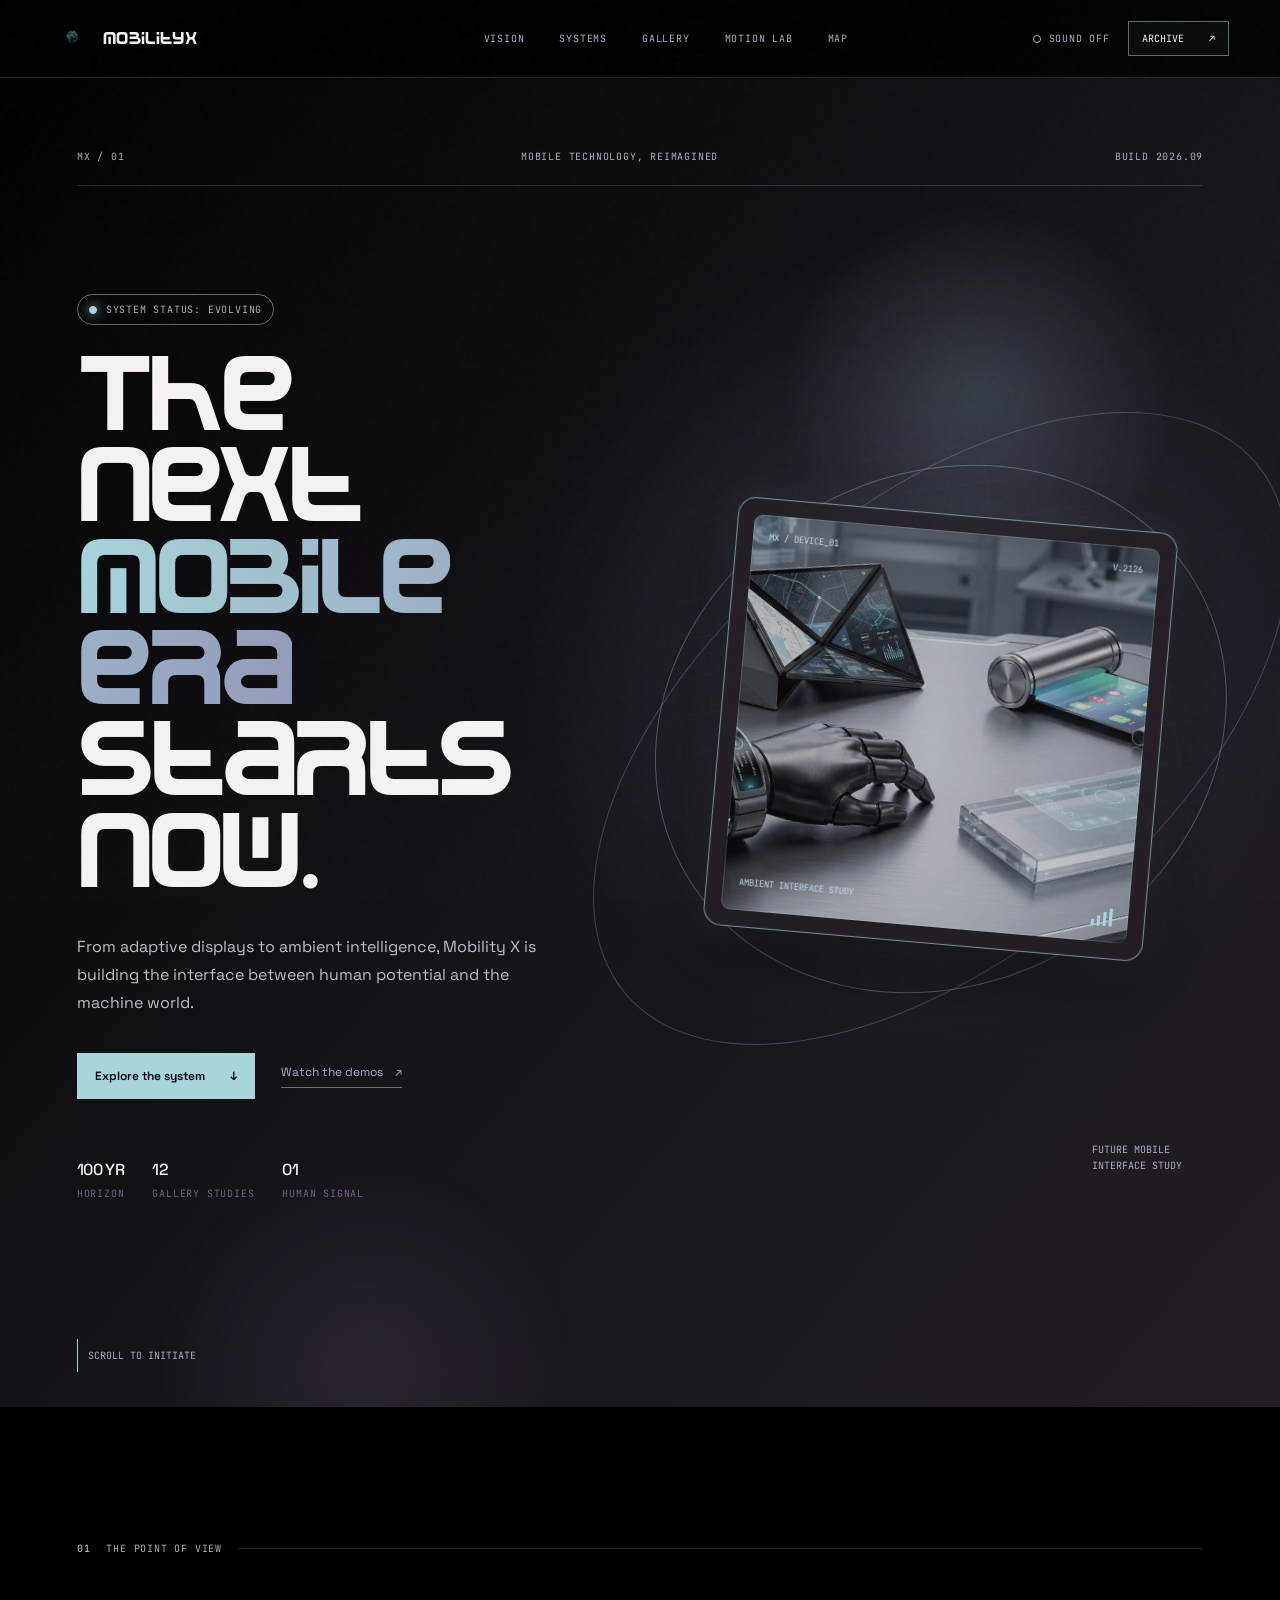
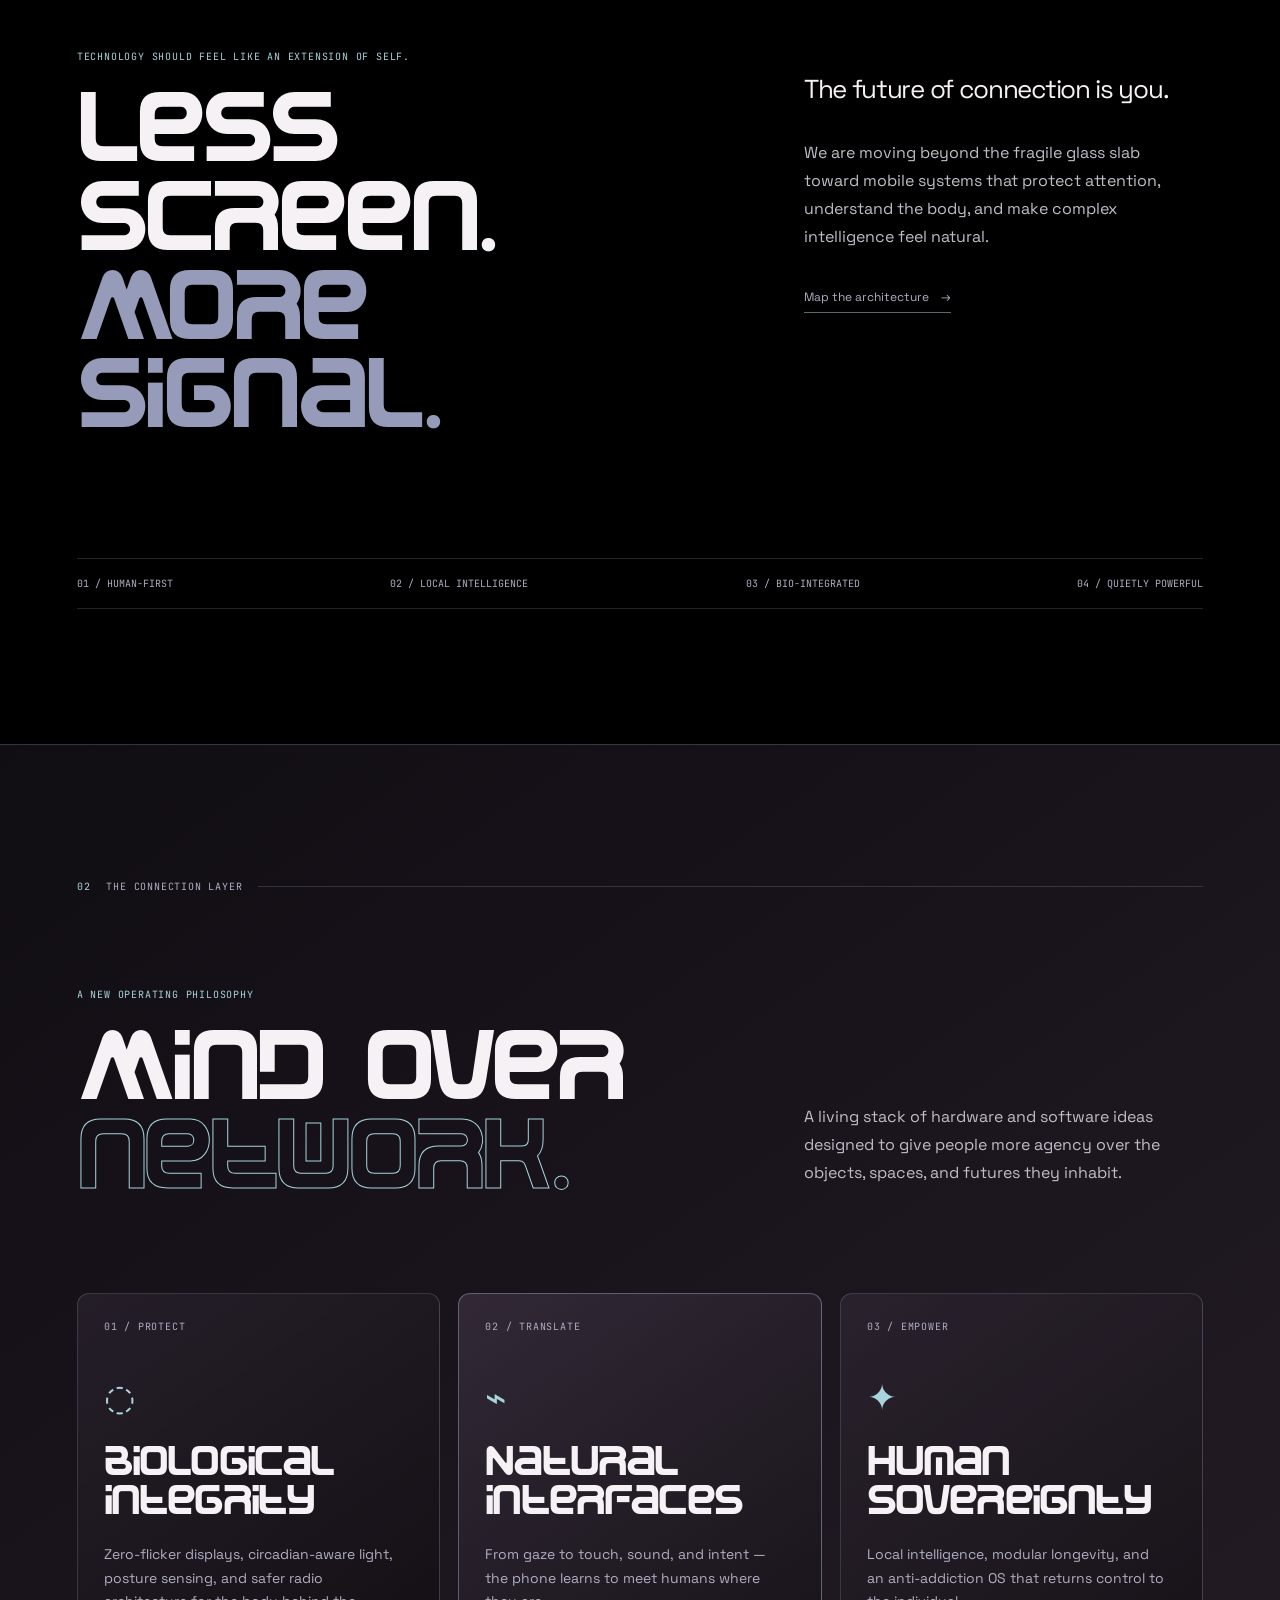
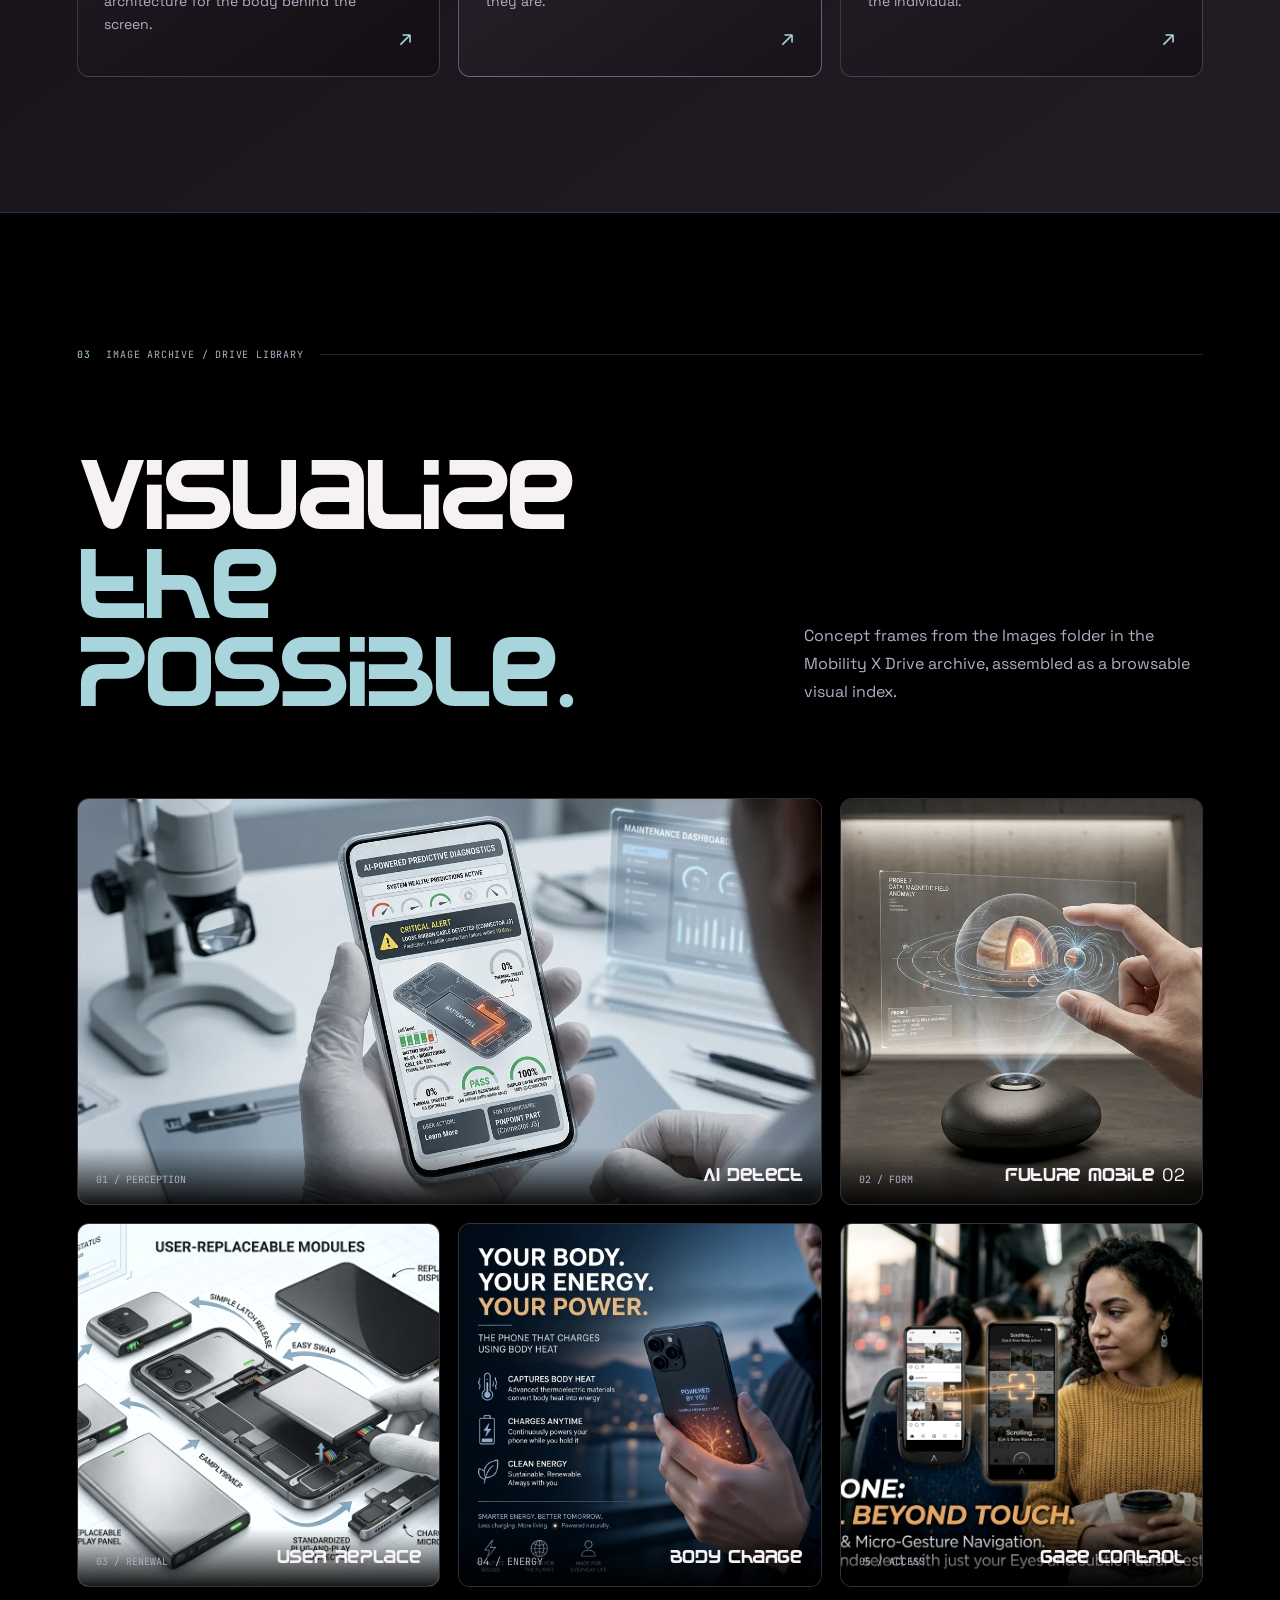
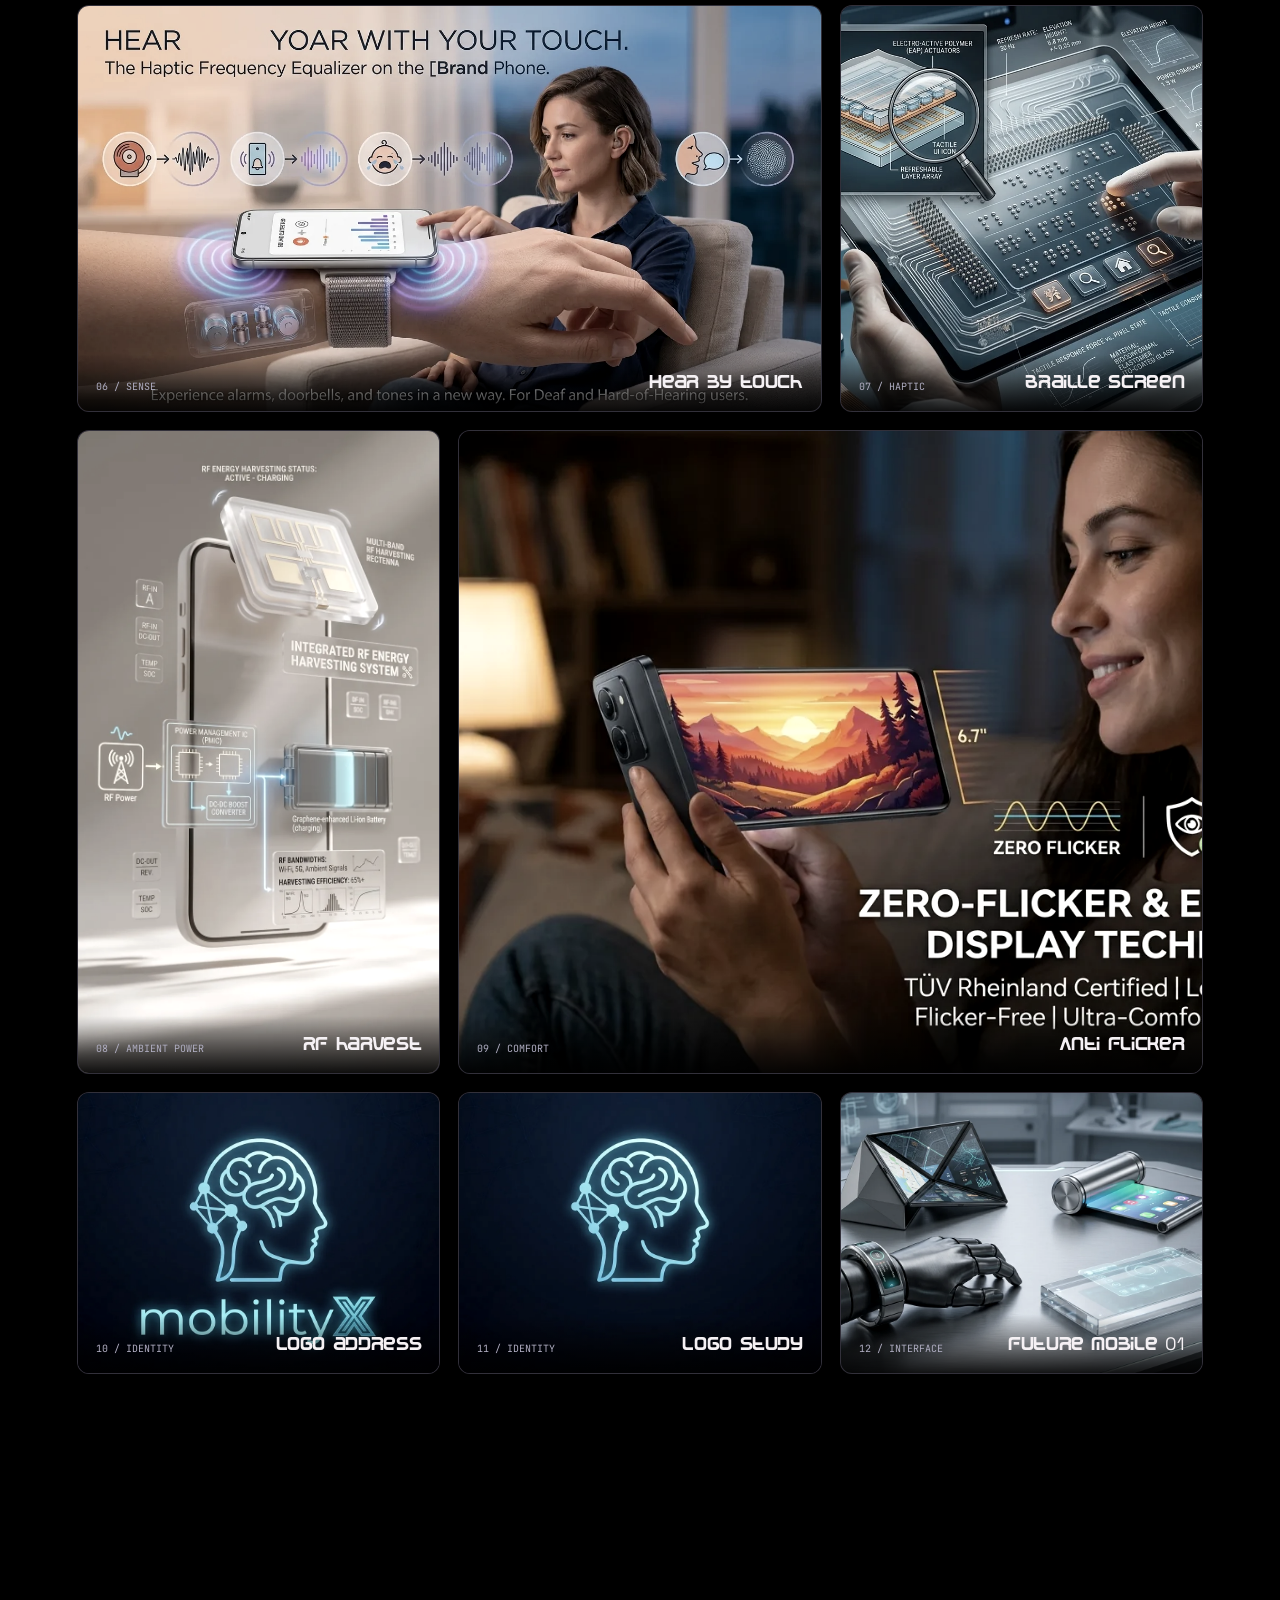
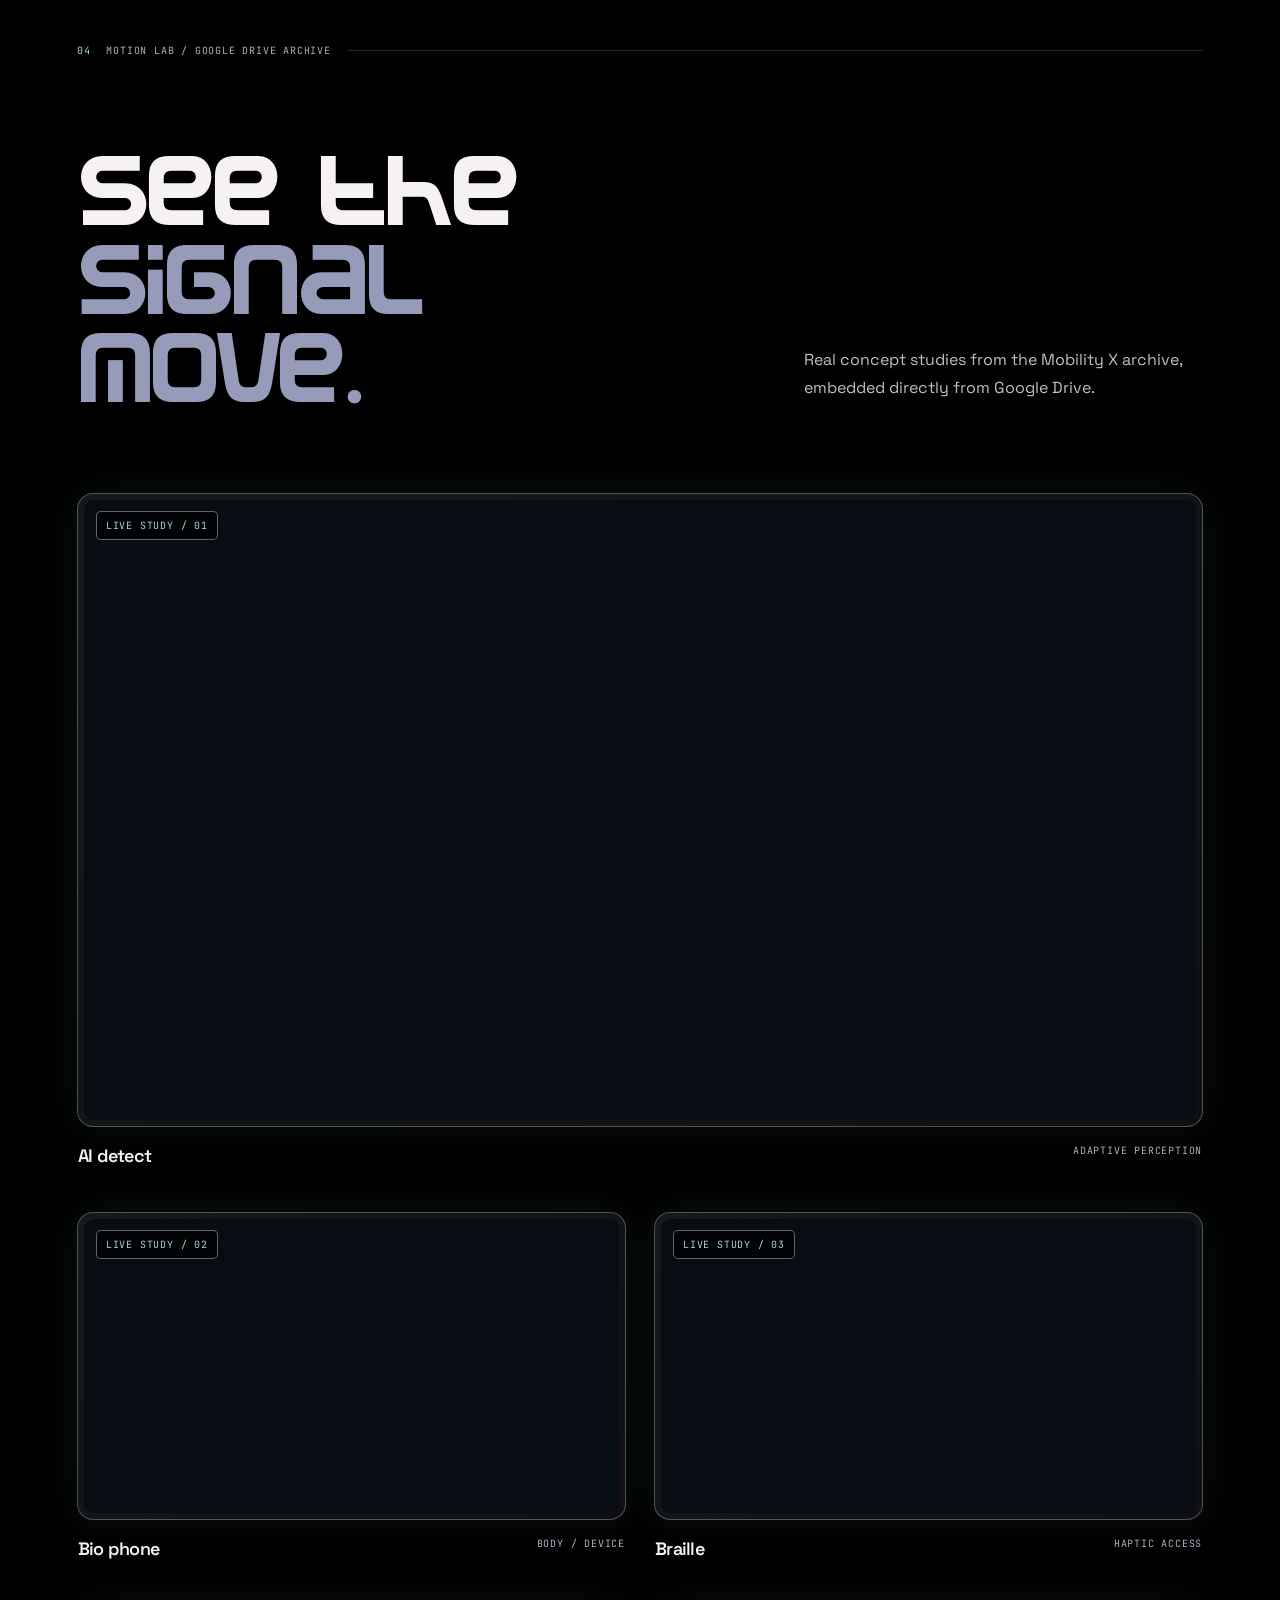
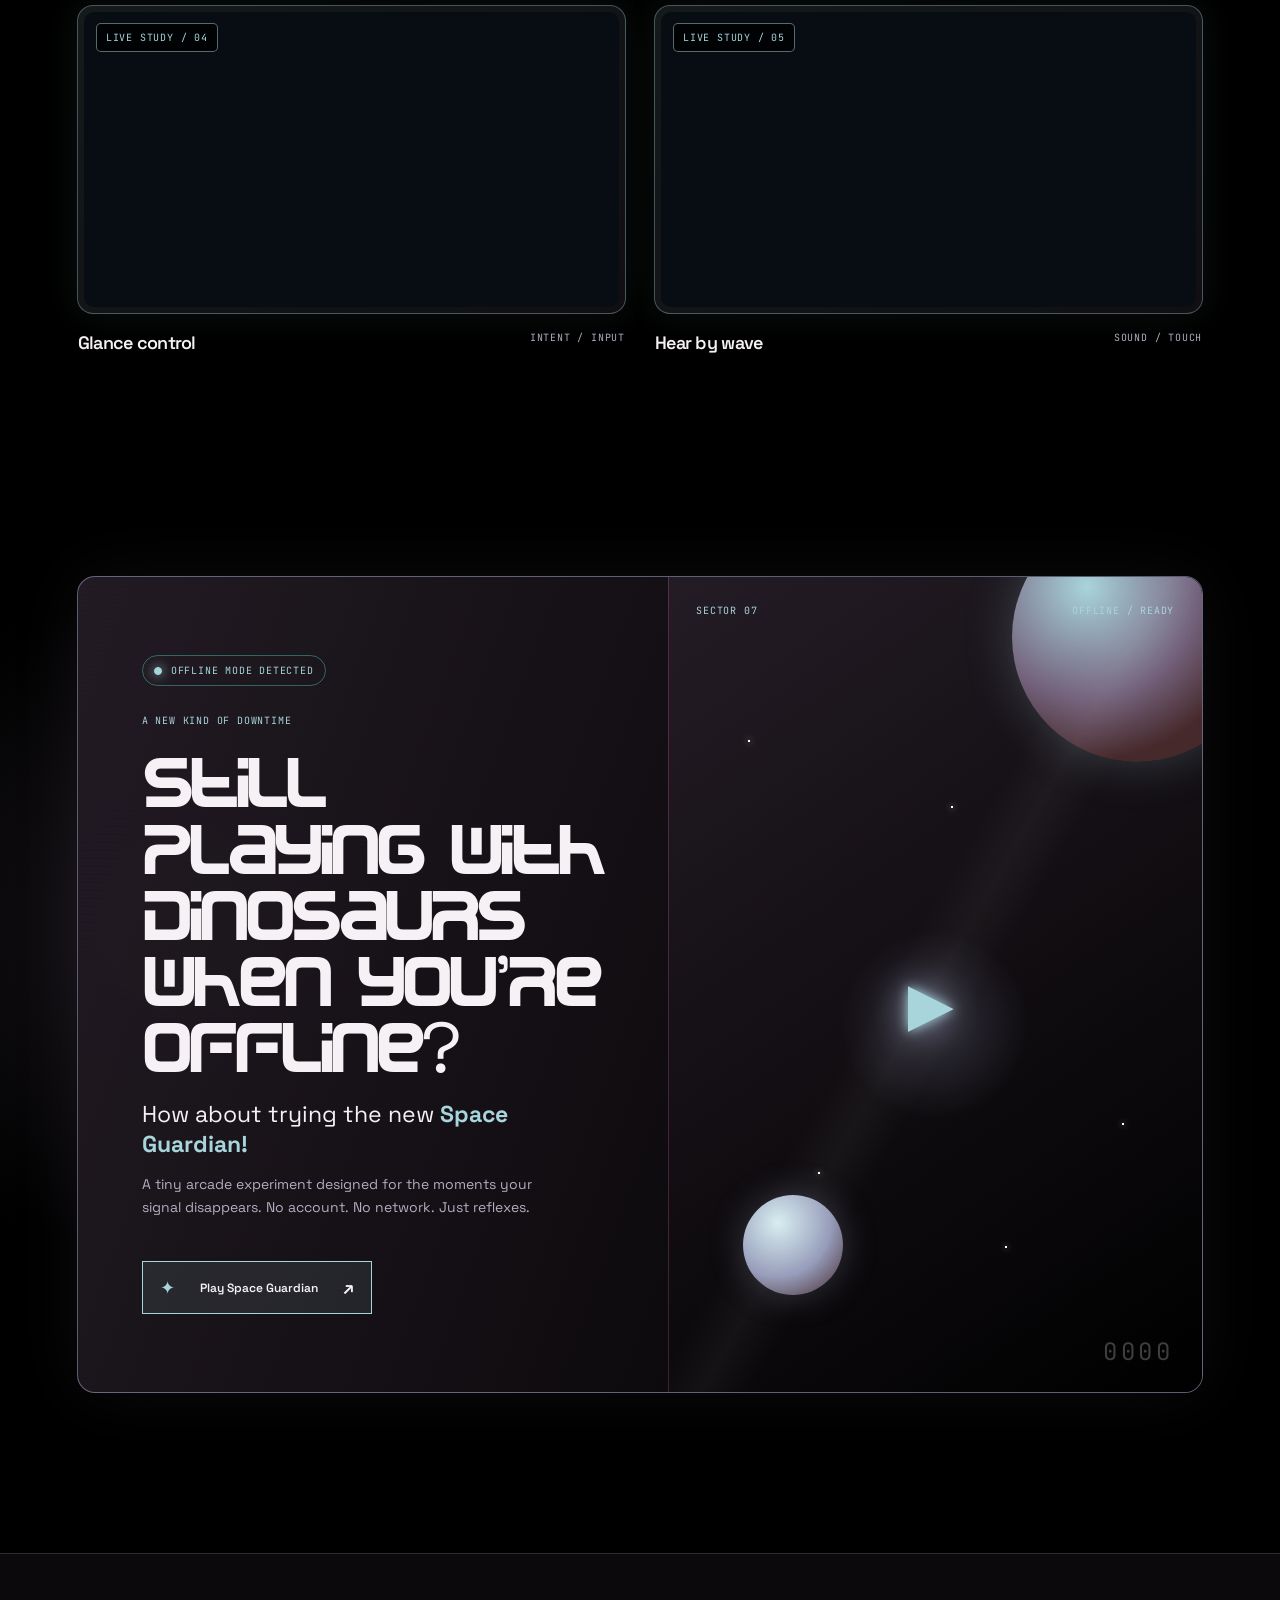
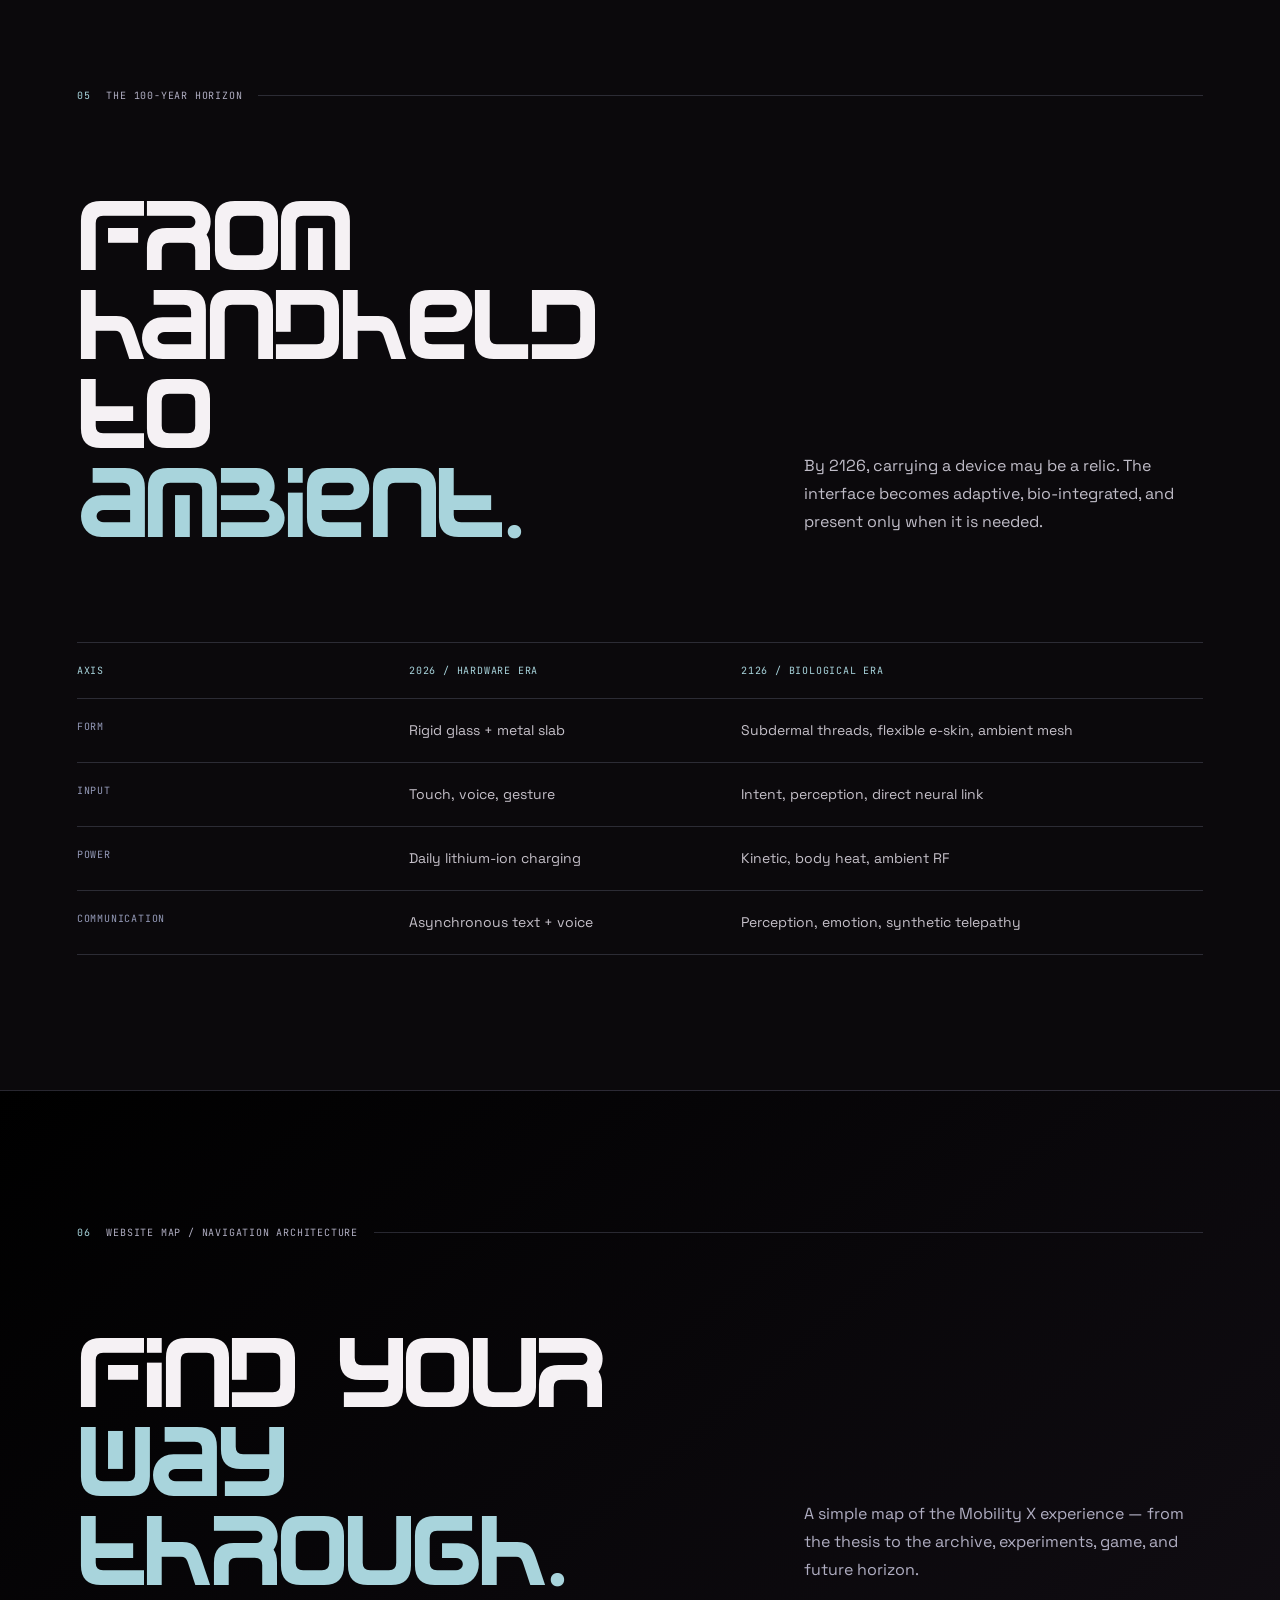
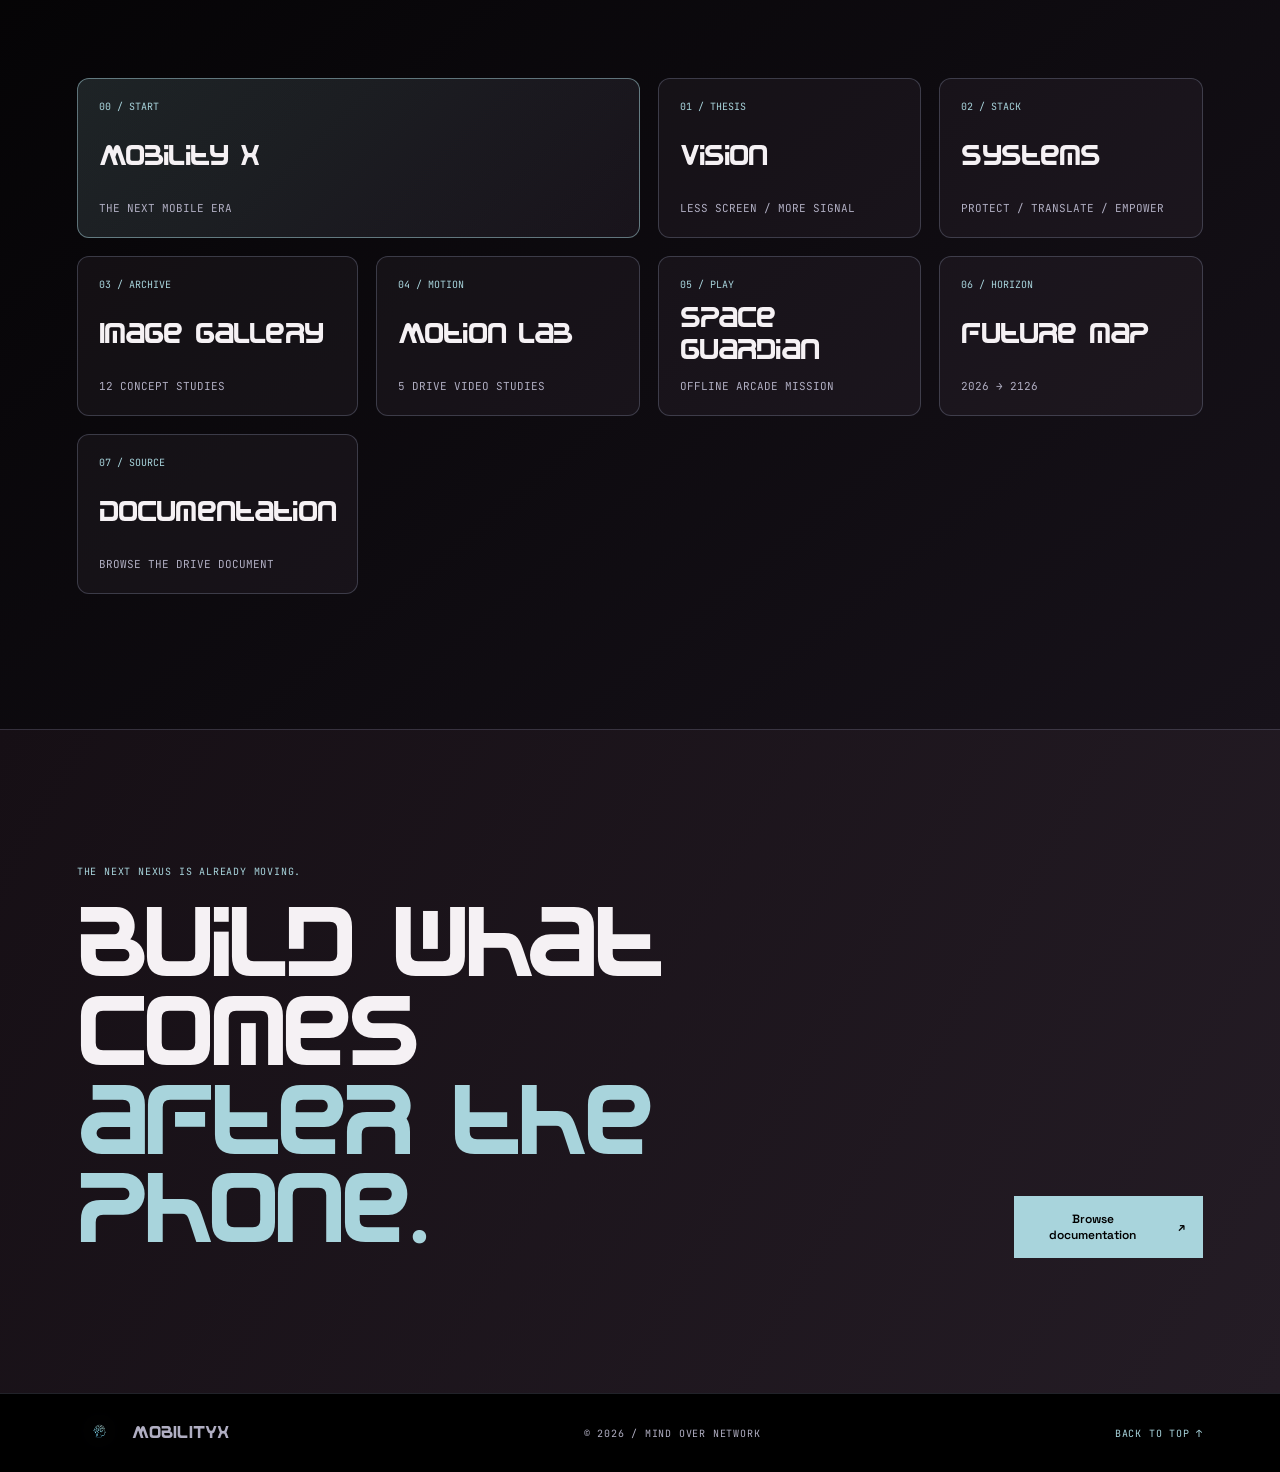
==== commit eb746bac: "Add Drive documentation viewer gallery sitemap and offline game" ====
--- a/index.html
+++ b/index.html
@@ -3,7 +3,7 @@
 <head>
   <meta charset="UTF-8" />
   <meta name="viewport" content="width=device-width, initial-scale=1" />
-  <meta name="theme-color" content="#0b0f17" />
+  <meta name="theme-color" content="#000000" />
   <meta name="description" content="Mobility X — the future of mobile phone technologies, from bio-integrated hardware to ambient intelligence." />
   <title>Mobility X — The Next Mobile Era</title>
   <link rel="preconnect" href="https://fonts.googleapis.com" />
@@ -12,52 +12,36 @@
   <link rel="stylesheet" href="styles.css" />
 </head>
 <body>
-  <canvas id="ambient-canvas" aria-hidden="true"></canvas>
-  <div class="noise" aria-hidden="true"></div>
-  <div class="scroll-progress" aria-hidden="true"><span></span></div>
-
+  <canvas id="ambient-canvas" aria-hidden="true"></canvas><div class="noise" aria-hidden="true"></div><div class="scroll-progress" aria-hidden="true"><span></span></div>
   <header class="site-header">
-    <a class="brand" href="#top" aria-label="Mobility X home"><span class="brand-mark">M<span>X</span></span><span class="brand-name">mobilityX</span></a>
-    <nav class="nav" aria-label="Primary navigation"><a href="#vision">Vision</a><a href="#systems">Systems</a><a href="#motion">Motion lab</a><a href="#future">The future</a></nav>
-    <div class="header-actions"><button class="music-toggle" type="button" aria-pressed="false"><span class="music-dot"></span><span class="music-label">Sound off</span></button><a class="button button-ghost button-small" href="https://drive.google.com/drive/folders/1IIHOqcIIRu9S6MP4lYmRX4YXOX1t-Ec0?usp=drive_link" target="_blank" rel="noreferrer">Archive <span>↗</span></a></div>
+    <a class="brand" href="#top" aria-label="Mobility X home"><img class="brand-logo" src="assets/brand/mobilityx-logo.png" alt="Mobility X logo" /><span class="brand-name">mobilityX</span></a>
+    <nav class="nav" aria-label="Primary navigation"><a href="#vision">Vision</a><a href="#systems">Systems</a><a href="#gallery">Gallery</a><a href="#motion">Motion lab</a><a href="#site-map">Map</a></nav>
+    <div class="header-actions"><button class="music-toggle" type="button" aria-pressed="false"><span class="music-dot"></span><span class="music-label">Sound off</span></button><button id="open-documentation" class="button button-ghost button-small" type="button">Archive <span>↗</span></button></div>
     <button class="menu-toggle" type="button" aria-label="Open navigation" aria-expanded="false"><span></span><span></span></button>
   </header>
 
   <main id="top">
-    <section class="hero section-pad">
-      <div class="hero-glow hero-glow-a"></div><div class="hero-glow hero-glow-b"></div>
-      <div class="eyebrow-row"><span>MX / 01</span><span>Mobile technology, reimagined</span><span>Build 2026.09</span></div>
-      <div class="hero-grid">
-        <div class="hero-copy reveal"><div class="status-pill"><span class="status-dot"></span>System status: evolving</div><h1>The next<br /><span>mobile era</span><br />starts now.</h1><p>From adaptive displays to ambient intelligence, Mobility X is building the interface between human potential and the machine world.</p><div class="hero-actions"><a class="button button-primary" href="#systems">Explore the system <span>↓</span></a><a class="text-link" href="#motion">Watch the demos <span>↗</span></a></div><div class="hero-specs"><span><b>100 yr</b> horizon</span><span><b>06</b> live studies</span><span><b>01</b> human signal</span></div></div>
-        <div class="hero-device reveal reveal-delay"><div class="device-orbit orbit-a"></div><div class="device-orbit orbit-b"></div><div class="device-grid"></div><div class="device-card"><img src="assets/images/future-mobile-1.webp" alt="Future mobile hardware concept from the Mobility X archive" /><div class="device-card-top"><span>MX / DEVICE_01</span><span>v.2126</span></div><div class="device-card-bottom"><span>Ambient interface study</span><span class="signal-bars"><i></i><i></i><i></i><i></i></span></div></div><div class="device-caption">Future mobile<br />interface study</div></div>
-      </div>
-      <div class="scroll-cue"><span></span>Scroll to initiate</div>
-    </section>
+    <section class="hero section-pad"><div class="hero-glow hero-glow-a"></div><div class="hero-glow hero-glow-b"></div><div class="eyebrow-row"><span>MX / 01</span><span>Mobile technology, reimagined</span><span>Build 2026.09</span></div><div class="hero-grid"><div class="hero-copy reveal"><div class="status-pill"><span class="status-dot"></span>System status: evolving</div><h1>The next<br /><span>mobile era</span><br />starts now.</h1><p>From adaptive displays to ambient intelligence, Mobility X is building the interface between human potential and the machine world.</p><div class="hero-actions"><a class="button button-primary" href="#systems">Explore the system <span>↓</span></a><a class="text-link" href="#motion">Watch the demos <span>↗</span></a></div><div class="hero-specs"><span><b>100 yr</b> horizon</span><span><b>12</b> gallery studies</span><span><b>01</b> human signal</span></div></div><div class="hero-device reveal reveal-delay"><div class="device-orbit orbit-a"></div><div class="device-orbit orbit-b"></div><div class="device-grid"></div><div class="device-card"><img src="assets/images/future-mobile-1.webp" alt="Future mobile hardware concept from the Mobility X archive" /><div class="device-card-top"><span>MX / DEVICE_01</span><span>v.2126</span></div><div class="device-card-bottom"><span>Ambient interface study</span><span class="signal-bars"><i></i><i></i><i></i><i></i></span></div></div><div class="device-caption">Future mobile<br />interface study</div></div></div><div class="scroll-cue"><span></span>Scroll to initiate</div></section>
 
     <section id="vision" class="section-pad vision"><div class="section-top reveal"><span class="section-number">01</span><span class="section-label">The point of view</span><span class="section-line"></span></div><div class="vision-grid"><div><p class="kicker">Technology should feel like an extension of self.</p><h2>Less screen.<br /><em>More signal.</em></h2></div><div class="vision-copy"><p class="lead">The future of connection is you.</p><p>We are moving beyond the fragile glass slab toward mobile systems that protect attention, understand the body, and make complex intelligence feel natural.</p><a class="text-link" href="#systems">Map the architecture <span>→</span></a></div></div><div class="signal-strip"><span>01 / Human-first</span><span>02 / Local intelligence</span><span>03 / Bio-integrated</span><span>04 / Quietly powerful</span></div></section>
 
     <section id="systems" class="systems section-pad"><div class="section-top reveal"><span class="section-number">02</span><span class="section-label">The connection layer</span><span class="section-line"></span></div><div class="systems-heading"><div><p class="kicker">A new operating philosophy</p><h2>Mind over<br /><span>network.</span></h2></div><p class="systems-intro-copy">A living stack of hardware and software ideas designed to give people more agency over the objects, spaces, and futures they inhabit.</p></div><div class="system-grid"><article class="system-card reveal"><div class="card-index">01 / PROTECT</div><div class="card-icon">◌</div><h3>Biological<br />integrity</h3><p>Zero-flicker displays, circadian-aware light, posture sensing, and safer radio architecture for the body behind the screen.</p><span class="card-arrow">↗</span></article><article class="system-card system-card-accent reveal"><div class="card-index">02 / TRANSLATE</div><div class="card-icon">⌁</div><h3>Natural<br />interfaces</h3><p>From gaze to touch, sound, and intent — the phone learns to meet humans where they are.</p><span class="card-arrow">↗</span></article><article class="system-card reveal"><div class="card-index">03 / EMPOWER</div><div class="card-icon">✦</div><h3>Human<br />sovereignty</h3><p>Local intelligence, modular longevity, and an anti-addiction OS that returns control to the individual.</p><span class="card-arrow">↗</span></article></div></section>
 
-    <section id="motion" class="motion section-pad"><div class="section-top reveal"><span class="section-number">03</span><span class="section-label">Motion lab / Google Drive archive</span><span class="section-line"></span></div><div class="motion-heading"><h2>See the<br /><em>signal move.</em></h2><p>Real concept studies from the Mobility X archive. Videos are embedded directly from Google Drive so the ideas stay in motion.</p></div><div class="video-grid">
-      <article class="video-card video-card-feature reveal"><div class="video-shell"><span class="media-badge">LIVE STUDY / 01</span><iframe title="AI detect Mobility X concept video" src="https://drive.google.com/file/d/1wpDX205xplJtos6Dk4IjsuN7kOolRTTO/preview" allow="autoplay; fullscreen" loading="lazy"></iframe></div><div class="video-meta"><span>AI detect</span><span>Adaptive perception</span></div></article>
-      <article class="video-card reveal"><div class="video-shell"><span class="media-badge">LIVE STUDY / 02</span><iframe title="Bio phone Mobility X concept video" src="https://drive.google.com/file/d/1js10cg7aBPhC6QjTSeqttTSh0tkiyKZb/preview" allow="autoplay; fullscreen" loading="lazy"></iframe></div><div class="video-meta"><span>Bio phone</span><span>Body / device</span></div></article>
-      <article class="video-card reveal"><div class="video-shell"><span class="media-badge">LIVE STUDY / 03</span><iframe title="Braille screen Mobility X concept video" src="https://drive.google.com/file/d/1osQBV4drAfUjNqRk3bZPeTHy1RnGtW6x/preview" allow="autoplay; fullscreen" loading="lazy"></iframe></div><div class="video-meta"><span>Braille</span><span>Haptic access</span></div></article>
-      <article class="video-card reveal"><div class="video-shell"><span class="media-badge">LIVE STUDY / 04</span><iframe title="Glance control Mobility X concept video" src="https://drive.google.com/file/d/11xFReKBQQCBEz0PH89wDoqg-bHmZRllV/preview" allow="autoplay; fullscreen" loading="lazy"></iframe></div><div class="video-meta"><span>Glance control</span><span>Intent / input</span></div></article>
-      <article class="video-card reveal"><div class="video-shell"><span class="media-badge">LIVE STUDY / 05</span><iframe title="Hear by wave Mobility X concept video" src="https://drive.google.com/file/d/1Dw94Z8TtsuWxP5lWe8h14p-aDy_FY175/preview" allow="autoplay; fullscreen" loading="lazy"></iframe></div><div class="video-meta"><span>Hear by wave</span><span>Sound / touch</span></div></article>
-    </div></section>
+    <section id="gallery" class="gallery section-pad"><div class="section-top reveal"><span class="section-number">03</span><span class="section-label">Image archive / Drive library</span><span class="section-line"></span></div><div class="gallery-heading"><h2>Visualize<br /><em>the possible.</em></h2><p>Concept frames from the Images folder in the Mobility X Drive archive, assembled as a browsable visual index.</p></div><div class="gallery-grid"><figure class="gallery-item gallery-item-wide reveal"><img src="assets/images/ai-detect.webp" alt="AI detect concept" loading="lazy" /><figcaption><span>01 / Perception</span><strong>AI detect</strong></figcaption></figure><figure class="gallery-item reveal"><img src="assets/images/future-mobile-2.webp" alt="Future mobile concept two" loading="lazy" /><figcaption><span>02 / Form</span><strong>Future mobile 02</strong></figcaption></figure><figure class="gallery-item reveal"><img src="assets/images/user-replace.webp" alt="User replace concept" loading="lazy" /><figcaption><span>03 / Renewal</span><strong>User replace</strong></figcaption></figure><figure class="gallery-item reveal"><img src="assets/images/body-charge.webp" alt="Body charge concept" loading="lazy" /><figcaption><span>04 / Energy</span><strong>Body charge</strong></figcaption></figure><figure class="gallery-item reveal"><img src="assets/images/gaze-control.webp" alt="Gaze control concept" loading="lazy" /><figcaption><span>05 / Access</span><strong>Gaze control</strong></figcaption></figure><figure class="gallery-item gallery-item-wide reveal"><img src="assets/images/hear-by-touch.webp" alt="Hear by touch concept" loading="lazy" /><figcaption><span>06 / Sense</span><strong>Hear by touch</strong></figcaption></figure><figure class="gallery-item reveal"><img src="assets/images/brail-screen.webp" alt="Braille screen concept" loading="lazy" /><figcaption><span>07 / Haptic</span><strong>Braille screen</strong></figcaption></figure><figure class="gallery-item reveal"><img src="assets/images/rf-harvest.webp" alt="RF harvest concept" loading="lazy" /><figcaption><span>08 / Ambient power</span><strong>RF harvest</strong></figcaption></figure><figure class="gallery-item gallery-item-wide reveal"><img src="assets/images/anti-flicker.webp" alt="Anti flicker concept" loading="lazy" /><figcaption><span>09 / Comfort</span><strong>Anti flicker</strong></figcaption></figure><figure class="gallery-item reveal"><img src="assets/images/logo-address.webp" alt="Mobility X logo address artwork" loading="lazy" /><figcaption><span>10 / Identity</span><strong>Logo address</strong></figcaption></figure><figure class="gallery-item reveal"><img src="assets/images/logo.webp" alt="Mobility X logo artwork" loading="lazy" /><figcaption><span>11 / Identity</span><strong>Logo study</strong></figcaption></figure><figure class="gallery-item reveal"><img src="assets/images/future-mobile-1.webp" alt="Future mobile concept one" loading="lazy" /><figcaption><span>12 / Interface</span><strong>Future mobile 01</strong></figcaption></figure></div></section>
 
-    <section id="game" class="game-section section-pad"><div class="game-terminal reveal"><div class="terminal-scanlines"></div><div class="game-copy"><div class="status-pill status-pill-cyan"><span class="status-dot"></span>Offline mode detected</div><p class="kicker">A new kind of downtime</p><h2>Still playing with Dinosaurs when you're offline?</h2><p class="game-subcopy">How about trying the new <strong>Space Guardian!</strong></p><p class="game-description">A tiny arcade experiment designed for the moments your signal disappears. No account. No network. Just reflexes.</p><button id="open-game" class="button game-button" type="button"><span class="game-button-icon">✦</span>Play Space Guardian<span class="button-arrow">↗</span></button></div><div class="game-preview"><div class="starfield"><span></span><span></span><span></span><span></span><span></span><span></span></div><div class="planet planet-a"></div><div class="planet planet-b"></div><div class="guardian-ship">▲</div><div class="game-hud"><span>SECTOR 07</span><span>OFFLINE / READY</span></div><div class="game-score">0000</div></div></div></section>
+    <section id="motion" class="motion section-pad"><div class="section-top reveal"><span class="section-number">04</span><span class="section-label">Motion lab / Google Drive archive</span><span class="section-line"></span></div><div class="motion-heading"><h2>See the<br /><em>signal move.</em></h2><p>Real concept studies from the Mobility X archive, embedded directly from Google Drive.</p></div><div class="video-grid"><article class="video-card video-card-feature reveal"><div class="video-shell"><span class="media-badge">LIVE STUDY / 01</span><iframe title="AI detect Mobility X concept video" src="https://drive.google.com/file/d/1wpDX205xplJtos6Dk4IjsuN7kOolRTTO/preview" allow="autoplay; fullscreen" loading="lazy"></iframe></div><div class="video-meta"><span>AI detect</span><span>Adaptive perception</span></div></article><article class="video-card reveal"><div class="video-shell"><span class="media-badge">LIVE STUDY / 02</span><iframe title="Bio phone Mobility X concept video" src="https://drive.google.com/file/d/1js10cg7aBPhC6QjTSeqttTSh0tkiyKZb/preview" allow="autoplay; fullscreen" loading="lazy"></iframe></div><div class="video-meta"><span>Bio phone</span><span>Body / device</span></div></article><article class="video-card reveal"><div class="video-shell"><span class="media-badge">LIVE STUDY / 03</span><iframe title="Braille screen Mobility X concept video" src="https://drive.google.com/file/d/1osQBV4drAfUjNqRk3bZPeTHy1RnGtW6x/preview" allow="autoplay; fullscreen" loading="lazy"></iframe></div><div class="video-meta"><span>Braille</span><span>Haptic access</span></div></article><article class="video-card reveal"><div class="video-shell"><span class="media-badge">LIVE STUDY / 04</span><iframe title="Glance control Mobility X concept video" src="https://drive.google.com/file/d/11xFReKBQQCBEz0PH89wDoqg-bHmZRllV/preview" allow="autoplay; fullscreen" loading="lazy"></iframe></div><div class="video-meta"><span>Glance control</span><span>Intent / input</span></div></article><article class="video-card reveal"><div class="video-shell"><span class="media-badge">LIVE STUDY / 05</span><iframe title="Hear by wave Mobility X concept video" src="https://drive.google.com/file/d/1Dw94Z8TtsuWxP5lWe8h14p-aDy_FY175/preview" allow="autoplay; fullscreen" loading="lazy"></iframe></div><div class="video-meta"><span>Hear by wave</span><span>Sound / touch</span></div></article></div></section>
 
-    <section id="future" class="future section-pad"><div class="section-top reveal"><span class="section-number">04</span><span class="section-label">The 100-year horizon</span><span class="section-line"></span></div><div class="future-heading"><h2>From handheld<br />to <em>ambient.</em></h2><p>By 2126, carrying a device may be a relic. The interface becomes adaptive, bio-integrated, and present only when it is needed.</p></div><div class="evolution"><div class="evolution-head"><span>Axis</span><span>2026 / hardware era</span><span>2126 / biological era</span></div><div class="evolution-row"><strong>Form</strong><span>Rigid glass + metal slab</span><span>Subdermal threads, flexible e-skin, ambient mesh</span></div><div class="evolution-row"><strong>Input</strong><span>Touch, voice, gesture</span><span>Intent, perception, direct neural link</span></div><div class="evolution-row"><strong>Power</strong><span>Daily lithium-ion charging</span><span>Kinetic, body heat, ambient RF</span></div><div class="evolution-row"><strong>Communication</strong><span>Asynchronous text + voice</span><span>Perception, emotion, synthetic telepathy</span></div></div></section>
+    <section id="game" class="game-section section-pad"><div class="game-terminal reveal"><div class="terminal-scanlines"></div><div class="game-copy"><div class="status-pill status-pill-cyan"><span class="status-dot"></span>Offline mode detected</div><p class="kicker">A new kind of downtime</p><h2>Still playing with Dinosaurs when you're offline?</h2><p class="game-subcopy">How about trying the new <strong>Space Guardian!</strong></p><p class="game-description">A tiny arcade experiment designed for the moments your signal disappears. No account. No network. Just reflexes.</p><a id="open-game" class="button game-button" href="offline-game.html"><span class="game-button-icon">✦</span>Play Space Guardian<span class="button-arrow">↗</span></a></div><div class="game-preview"><div class="starfield"><span></span><span></span><span></span><span></span><span></span><span></span></div><div class="planet planet-a"></div><div class="planet planet-b"></div><div class="guardian-ship">▲</div><div class="game-hud"><span>SECTOR 07</span><span>OFFLINE / READY</span></div><div class="game-score">0000</div></div></div></section>
 
-    <section class="cta section-pad"><div class="cta-inner"><div><p class="kicker">The next nexus is already moving.</p><h2>Build what comes<br /><em>after the phone.</em></h2></div><a class="button button-primary" href="https://drive.google.com/drive/folders/1IIHOqcIIRu9S6MP4lYmRX4YXOX1t-Ec0?usp=drive_link" target="_blank" rel="noreferrer">Open the archive <span>↗</span></a></div></section>
+    <section id="future" class="future section-pad"><div class="section-top reveal"><span class="section-number">05</span><span class="section-label">The 100-year horizon</span><span class="section-line"></span></div><div class="future-heading"><h2>From handheld<br />to <em>ambient.</em></h2><p>By 2126, carrying a device may be a relic. The interface becomes adaptive, bio-integrated, and present only when it is needed.</p></div><div class="evolution"><div class="evolution-head"><span>Axis</span><span>2026 / hardware era</span><span>2126 / biological era</span></div><div class="evolution-row"><strong>Form</strong><span>Rigid glass + metal slab</span><span>Subdermal threads, flexible e-skin, ambient mesh</span></div><div class="evolution-row"><strong>Input</strong><span>Touch, voice, gesture</span><span>Intent, perception, direct neural link</span></div><div class="evolution-row"><strong>Power</strong><span>Daily lithium-ion charging</span><span>Kinetic, body heat, ambient RF</span></div><div class="evolution-row"><strong>Communication</strong><span>Asynchronous text + voice</span><span>Perception, emotion, synthetic telepathy</span></div></div></section>
+
+    <section id="site-map" class="site-map section-pad"><div class="section-top reveal"><span class="section-number">06</span><span class="section-label">Website map / navigation architecture</span><span class="section-line"></span></div><div class="map-heading"><h2>Find your<br /><em>way through.</em></h2><p>A simple map of the Mobility X experience — from the thesis to the archive, experiments, game, and future horizon.</p></div><div class="map-grid"><a href="#top" class="map-node map-node-home"><span>00 / START</span><strong>Mobility X</strong><small>The next mobile era</small></a><a href="#vision" class="map-node"><span>01 / THESIS</span><strong>Vision</strong><small>Less screen / more signal</small></a><a href="#systems" class="map-node"><span>02 / STACK</span><strong>Systems</strong><small>Protect / translate / empower</small></a><a href="#gallery" class="map-node"><span>03 / ARCHIVE</span><strong>Image gallery</strong><small>12 concept studies</small></a><a href="#motion" class="map-node"><span>04 / MOTION</span><strong>Motion lab</strong><small>5 Drive video studies</small></a><a href="#game" class="map-node"><span>05 / PLAY</span><strong>Space Guardian</strong><small>Offline arcade mission</small></a><a href="#future" class="map-node"><span>06 / HORIZON</span><strong>Future map</strong><small>2026 → 2126</small></a><button id="open-documentation-map" class="map-node map-node-doc" type="button"><span>07 / SOURCE</span><strong>Documentation</strong><small>Browse the Drive document</small></button></div></section>
+
+    <section class="cta section-pad"><div class="cta-inner"><div><p class="kicker">The next nexus is already moving.</p><h2>Build what comes<br /><em>after the phone.</em></h2></div><button id="open-documentation-cta" class="button button-primary" type="button">Browse documentation <span>↗</span></button></div></section>
   </main>
 
-  <footer class="site-footer"><div><span class="brand-mark">M<span>X</span></span><span class="footer-name">mobilityX</span></div><span>© 2026 / Mind over Network</span><a href="#top">Back to top ↑</a></footer>
-
-  <div id="game-modal" class="game-modal" aria-hidden="true"><div class="game-dialog" role="dialog" aria-modal="true" aria-labelledby="game-title"><button id="close-game" class="close-game" type="button" aria-label="Close game">×</button><div class="game-dialog-top"><span class="kicker">SPACE GUARDIAN / OFFLINE ARCADE</span><span id="game-status">READY</span></div><h2 id="game-title">Defend the signal.</h2><p>Tap or click the falling satellites before they breach the shield.</p><div class="game-board-wrap"><canvas id="game-canvas" width="720" height="420"></canvas><div class="game-overlay" id="game-overlay"><span class="game-overlay-icon">✦</span><strong>Ready when you are.</strong><button id="start-game" class="button button-primary" type="button">Start mission</button></div></div><div class="game-controls"><span>Score <b id="game-score-value">0000</b></span><span>Time <b id="game-time">30</b>s</span><span>Pointer / tap to defend</span></div></div></div>
-
-  <audio id="site-audio" loop preload="metadata"><source src="assets/website-music.mp3" type="audio/mpeg" /></audio>
-  <script src="script.js"></script>
+  <footer class="site-footer"><div><img class="footer-logo" src="assets/brand/mobilityx-logo.png" alt="Mobility X" /><span class="footer-name">mobilityX</span></div><span>© 2026 / Mind over Network</span><a href="#top">Back to top ↑</a></footer>
+  <dialog id="documentation-modal" class="documentation-modal"><div class="documentation-dialog"><div class="documentation-header"><div><span class="kicker">MX / SOURCE DOCUMENT</span><h2>DOCUMENTATION</h2></div><button id="close-documentation" class="close-documentation" type="button" aria-label="Close documentation">×</button></div><div class="documentation-frame"><iframe title="Mobility X Documentation" src="https://drive.google.com/file/d/1Al2SzHcyZowE5D4iiclSEuvzZu2BpwIU/preview" allow="autoplay"></iframe></div><div class="documentation-footer"><span>Drive PDF / embedded reader</span><a href="https://drive.google.com/file/d/1Al2SzHcyZowE5D4iiclSEuvzZu2BpwIU/view" target="_blank" rel="noreferrer">Open in Drive ↗</a></div></div></dialog>
+  <audio id="site-audio" loop preload="metadata"><source src="assets/website-music.mp3" type="audio/mpeg" /></audio><script src="script.js"></script>
 </body>
 </html>
--- a/styles.css
+++ b/styles.css
@@ -1,2 +1,9 @@
 :root{--bg:#0b0f17;--bg-2:#101722;--panel:#111a27;--panel-light:#172334;--ink:#f2f7ff;--muted:#8b9aaf;--muted-2:#526176;--line:rgba(199,222,255,.14);--line-bright:rgba(199,222,255,.3);--cyan:#61f6e3;--blue:#6d8cff;--violet:#a87bff;--pink:#ff70ba;--orange:#ff9d6c;--max:1360px;--ease:cubic-bezier(.2,.8,.2,1);font-synthesis:none}*{box-sizing:border-box}html{scroll-behavior:smooth;background:var(--bg)}body{margin:0;background:var(--bg);color:var(--ink);font-family:'Space Grotesk',Arial,sans-serif;overflow-x:hidden}a{color:inherit}button{font:inherit}#ambient-canvas{position:fixed;z-index:0;inset:0;width:100%;height:100%;pointer-events:none;opacity:.55}.noise{position:fixed;z-index:25;inset:0;pointer-events:none;opacity:.025;background-image:url("data:image/svg+xml,%3Csvg viewBox='0 0 180 180' xmlns='http://www.w3.org/2000/svg'%3E%3Cfilter id='n'%3E%3CfeTurbulence type='fractalNoise' baseFrequency='.9' numOctaves='3' stitchTiles='stitch'/%3E%3C/filter%3E%3Crect width='100%25' height='100%25' filter='url(%23n)' opacity='.8'/%3E%3C/svg%3E")}.scroll-progress{position:fixed;z-index:30;left:0;top:0;width:3px;height:100vh;background:transparent}.scroll-progress span{display:block;width:100%;height:0;background:var(--cyan);box-shadow:0 0 18px var(--cyan)}.site-header{position:fixed;z-index:20;top:0;left:0;width:100%;height:78px;display:flex;align-items:center;justify-content:space-between;padding:0 4vw;background:rgba(11,15,23,.74);border-bottom:1px solid var(--line);backdrop-filter:blur(18px)}.brand,.site-footer>div{display:inline-flex;align-items:center;gap:10px;text-decoration:none}.brand-mark{font-family:'JetBrains Mono',monospace;font-size:18px;font-weight:600;letter-spacing:-.16em;color:var(--cyan)}.brand-mark span{color:var(--ink);font-size:14px;margin-left:5px}.brand-name,.footer-name{font-size:14px;font-weight:600;letter-spacing:-.04em}.nav{display:flex;gap:35px;margin-left:8vw}.nav a,.site-footer,.eyebrow-row,.section-top,.kicker,.status-pill,.hero-specs,.card-index,.media-badge,.video-meta,.evolution,.game-hud,.game-controls,.game-dialog-top{font-family:'JetBrains Mono',monospace;text-transform:uppercase;letter-spacing:.08em;font-size:10px}.nav a{color:var(--muted);text-decoration:none;transition:color .2s}.nav a:hover{color:var(--cyan)}.header-actions{display:flex;align-items:center;gap:18px}.music-toggle{display:flex;align-items:center;gap:8px;border:0;background:none;color:var(--muted);cursor:pointer;padding:10px 0;font:10px 'JetBrains Mono',monospace;text-transform:uppercase;letter-spacing:.08em}.music-dot,.status-dot{display:inline-block;width:8px;height:8px;border-radius:50%;border:1px solid currentColor}.music-toggle.is-playing{color:var(--cyan)}.music-toggle.is-playing .music-dot{background:var(--cyan);box-shadow:0 0 0 5px rgba(97,246,227,.12)}.button{position:relative;display:inline-flex;align-items:center;justify-content:space-between;gap:25px;padding:14px 17px;border:1px solid transparent;text-decoration:none;font-weight:600;font-size:12px;cursor:pointer;transition:transform .2s var(--ease),background .2s,border .2s,box-shadow .2s}.button:hover{transform:translateY(-3px)}.button:active{transform:scale(.97)}.button-primary{background:var(--cyan);color:#07131b;box-shadow:0 0 0 rgba(97,246,227,0)}.button-primary:hover{box-shadow:0 0 30px rgba(97,246,227,.35)}.button-ghost{color:var(--ink);border-color:var(--line-bright);background:rgba(255,255,255,.03)}.button-ghost:hover{border-color:var(--cyan);color:var(--cyan);box-shadow:0 0 22px rgba(97,246,227,.15)}.button-small{padding:10px 13px;font:10px 'JetBrains Mono',monospace;text-transform:uppercase}.menu-toggle{display:none;background:none;border:0;padding:7px}.menu-toggle span{display:block;width:23px;margin:5px;border-top:1px solid var(--ink)}main{position:relative;z-index:1}.section-pad{padding:135px max(6vw,24px)}.hero{position:relative;min-height:100vh;padding-top:150px;overflow:hidden;background:radial-gradient(circle at 72% 46%,rgba(57,96,177,.17),transparent 34%),linear-gradient(130deg,#0b0f17 0%,#0c1420 52%,#101426 100%)}.hero-glow{position:absolute;border-radius:50%;pointer-events:none;filter:blur(1px)}.hero-glow-a{top:14%;right:8%;width:400px;height:400px;background:radial-gradient(circle,rgba(97,246,227,.14),transparent 70%);animation:float 8s ease-in-out infinite}.hero-glow-b{bottom:-12%;left:12%;width:420px;height:420px;background:radial-gradient(circle,rgba(168,123,255,.13),transparent 70%);animation:float 10s ease-in-out infinite reverse}.eyebrow-row{position:relative;z-index:1;display:flex;justify-content:space-between;gap:20px;max-width:var(--max);margin:auto;padding-bottom:22px;color:var(--muted);border-bottom:1px solid var(--line)}.hero-grid{position:relative;z-index:1;display:grid;grid-template-columns:1fr 1fr;gap:6vw;max-width:var(--max);margin:auto}.hero-copy{padding:12vh 0 8vh;max-width:650px}.status-pill{display:inline-flex;align-items:center;gap:9px;padding:8px 11px;border:1px solid var(--line-bright);border-radius:999px;color:var(--muted);margin-bottom:28px}.status-dot{color:var(--cyan);background:var(--cyan);box-shadow:0 0 12px var(--cyan)}h1,h2,h3,p{margin-top:0}h1,h2,h3{font-weight:600;letter-spacing:-.07em}h1{font-size:clamp(62px,8.3vw,128px);line-height:.86;margin-bottom:32px}h1 span,h2 em{color:var(--cyan);font-style:normal}h1 span{background:linear-gradient(100deg,var(--cyan),var(--blue));-webkit-background-clip:text;background-clip:text;color:transparent}.hero-copy>p:not(.kicker){max-width:490px;color:#aab8c9;line-height:1.75;font-size:16px}.hero-actions{display:flex;align-items:center;gap:26px;margin-top:36px}.text-link{display:inline-flex;gap:12px;align-items:center;text-decoration:none;border-bottom:1px solid var(--line-bright);padding-bottom:7px;color:var(--muted);font-size:12px;transition:color .2s,border .2s}.text-link:hover{color:var(--cyan);border-color:var(--cyan)}.hero-specs{display:flex;gap:28px;margin-top:60px;color:var(--muted-2)}.hero-specs b{display:block;color:var(--ink);font:500 16px 'Space Grotesk',sans-serif;letter-spacing:-.04em;margin-bottom:7px}.hero-device{position:relative;min-height:650px;display:grid;place-items:center}.device-orbit{position:absolute;border:1px solid rgba(97,246,227,.25);border-radius:50%;transform:rotate(-28deg)}.orbit-a{width:112%;height:47%}.orbit-b{width:86%;height:76%;border-color:rgba(168,123,255,.26);transform:rotate(50deg)}.device-grid{position:absolute;width:100%;height:100%;background-image:linear-gradient(rgba(97,246,227,.05) 1px,transparent 1px),linear-gradient(90deg,rgba(97,246,227,.05) 1px,transparent 1px);background-size:38px 38px;mask-image:radial-gradient(circle,black,transparent 68%);transform:rotate(-8deg)}.device-card{position:relative;z-index:2;width:min(84%,590px);height:430px;padding:16px;border:1px solid rgba(97,246,227,.5);border-radius:18px;background:rgba(22,33,49,.54);box-shadow:0 0 0 1px rgba(255,255,255,.04) inset,0 24px 80px rgba(0,0,0,.4),0 0 45px rgba(97,246,227,.12);backdrop-filter:blur(12px);transform:rotate(5deg);transition:transform .7s var(--ease)}.hero-device:hover .device-card{transform:rotate(1deg) translateY(-8px)}.device-card img{display:block;width:100%;height:100%;object-fit:cover;border-radius:9px;opacity:.72;filter:saturate(.6) contrast(1.1)}.device-card:after{position:absolute;inset:16px;content:'';border:1px solid rgba(97,246,227,.18);border-radius:9px;pointer-events:none}.device-card-top,.device-card-bottom{position:absolute;left:32px;right:32px;z-index:3;display:flex;justify-content:space-between;font:9px 'JetBrains Mono',monospace;text-transform:uppercase;color:#c6d7e8}.device-card-top{top:32px}.device-card-bottom{bottom:32px}.signal-bars{display:flex;gap:3px;align-items:end}.signal-bars i{width:3px;background:var(--cyan);display:block}.signal-bars i:nth-child(1){height:6px}.signal-bars i:nth-child(2){height:10px}.signal-bars i:nth-child(3){height:14px}.signal-bars i:nth-child(4){height:18px}.device-caption{position:absolute;right:4%;bottom:9%;z-index:3;color:var(--muted);font:10px/1.6 'JetBrains Mono',monospace;text-transform:uppercase}.scroll-cue{position:absolute;bottom:35px;left:max(6vw,24px);display:flex;align-items:center;gap:10px;font:10px 'JetBrains Mono',monospace;text-transform:uppercase;color:var(--muted)}.scroll-cue span{height:33px;border-left:1px solid var(--cyan)}.section-top{display:flex;align-items:center;gap:16px;color:var(--muted)}.section-number{color:var(--cyan)}.section-label{white-space:nowrap}.section-line{height:1px;flex:1;background:var(--line)}.vision{max-width:var(--max);margin:auto}.vision-grid,.systems-heading,.motion-heading,.future-heading{display:grid;grid-template-columns:1.2fr .8fr;gap:10vw;padding-top:95px}.kicker{color:var(--cyan);margin-bottom:25px}.vision h2,.systems h2,.motion h2,.future h2,.cta h2{font-size:clamp(55px,7.7vw,112px);line-height:.9;margin:0}.vision h2 em{color:var(--violet)}.vision-copy{max-width:390px;padding-top:24px}.lead{font-size:26px;letter-spacing:-.05em;line-height:1.2}.vision-copy p:not(.lead){color:var(--muted);line-height:1.75;margin:34px 0}.signal-strip{display:flex;justify-content:space-between;gap:20px;margin-top:115px;padding:18px 0;border-top:1px solid var(--line);border-bottom:1px solid var(--line);font:10px 'JetBrains Mono',monospace;text-transform:uppercase;color:var(--muted)}.systems{background:linear-gradient(145deg,#0e1622,#111a27);border-top:1px solid var(--line);border-bottom:1px solid var(--line)}.systems h2 span{color:transparent;-webkit-text-stroke:1px var(--cyan)}.systems-intro-copy,.motion-heading p,.future-heading p{align-self:end;max-width:390px;color:var(--muted);line-height:1.75}.system-grid{display:grid;grid-template-columns:repeat(3,1fr);gap:18px;margin-top:90px}.system-card{position:relative;min-height:360px;padding:26px;border:1px solid var(--line);border-radius:12px;background:linear-gradient(145deg,rgba(255,255,255,.04),rgba(255,255,255,.01));overflow:hidden;transition:transform .35s var(--ease),border .35s,box-shadow .35s}.system-card:before{position:absolute;content:'';inset:0;background:radial-gradient(circle at 90% 10%,rgba(97,246,227,.12),transparent 36%);opacity:0;transition:opacity .3s}.system-card:hover{transform:translateY(-8px);border-color:rgba(97,246,227,.55);box-shadow:0 15px 50px rgba(0,0,0,.25),0 0 28px rgba(97,246,227,.08)}.system-card:hover:before{opacity:1}.system-card-accent{border-color:rgba(168,123,255,.35);background:linear-gradient(145deg,rgba(168,123,255,.12),rgba(255,255,255,.02))}.card-index{position:relative;color:var(--muted)}.card-icon{position:relative;margin:42px 0 23px;font-size:36px;color:var(--cyan)}.system-card h3{position:relative;font-size:41px;line-height:.94;margin-bottom:22px}.system-card p{position:relative;max-width:300px;color:var(--muted);line-height:1.65;font-size:14px}.card-arrow{position:absolute;right:27px;bottom:25px;color:var(--cyan);font-size:22px}.motion{max-width:var(--max);margin:auto}.motion h2 em{color:var(--pink)}.motion-heading p{color:var(--muted)}.video-grid{display:grid;grid-template-columns:repeat(2,1fr);gap:28px;margin-top:75px}.video-card-feature{grid-column:span 2}.video-shell{position:relative;aspect-ratio:16/9;border:1px solid rgba(97,246,227,.32);border-radius:16px;padding:6px;background:linear-gradient(145deg,rgba(97,246,227,.11),rgba(168,123,255,.08));box-shadow:0 0 35px rgba(97,246,227,.08);overflow:hidden;transition:border .3s,box-shadow .3s,transform .3s}.video-shell:before{content:'';position:absolute;inset:0;z-index:0;background:linear-gradient(100deg,transparent 20%,rgba(255,255,255,.05) 50%,transparent 80%);transform:translateX(-100%);animation:shimmer 3.5s infinite}.video-shell:hover{transform:translateY(-5px);border-color:var(--cyan);box-shadow:0 0 45px rgba(97,246,227,.16)}.video-shell iframe{position:relative;z-index:1;width:100%;height:100%;border:0;border-radius:10px;background:#080c13}.media-badge{position:absolute;z-index:2;top:17px;left:18px;padding:7px 9px;background:rgba(11,15,23,.8);border:1px solid rgba(97,246,227,.35);color:var(--cyan);border-radius:5px;pointer-events:none}.video-meta{display:flex;justify-content:space-between;gap:20px;padding:17px 1px;color:var(--muted)}.video-meta span:first-child{color:var(--ink);font:600 18px 'Space Grotesk',sans-serif;letter-spacing:-.04em;text-transform:none}.game-section{background:radial-gradient(circle at 15% 40%,rgba(255,112,186,.14),transparent 28%),#0a101a;padding-top:70px;padding-bottom:160px}.game-terminal{position:relative;display:grid;grid-template-columns:1.05fr .95fr;max-width:var(--max);min-height:560px;margin:auto;border:1px solid rgba(255,112,186,.45);border-radius:18px;background:linear-gradient(110deg,rgba(22,28,45,.94),rgba(14,21,32,.9));box-shadow:0 0 70px rgba(255,112,186,.08);overflow:hidden}.terminal-scanlines{position:absolute;inset:0;pointer-events:none;opacity:.07;background:repeating-linear-gradient(0deg,transparent 0,transparent 3px,#fff 4px);mix-blend-mode:overlay}.game-copy{position:relative;z-index:2;padding:78px max(5vw,35px)}.status-pill-cyan{border-color:rgba(97,246,227,.35);color:var(--cyan)}.game-copy h2{max-width:600px;font-size:clamp(43px,5.5vw,78px);line-height:.94;margin:26px 0 15px;letter-spacing:-.07em}.game-subcopy{font-size:23px;margin-bottom:14px}.game-subcopy strong{color:var(--pink)}.game-description{max-width:390px;color:var(--muted);line-height:1.65;font-size:14px}.game-button{margin-top:28px;border-color:var(--pink);background:rgba(255,112,186,.1);color:var(--ink);box-shadow:0 0 0 rgba(255,112,186,0);animation:pulse 2.8s infinite}.game-button:hover{background:var(--pink);color:#160b16;box-shadow:0 0 35px rgba(255,112,186,.42)}.game-button-icon{color:var(--pink);font-size:18px}.button-arrow{font-size:18px}.game-preview{position:relative;min-height:100%;overflow:hidden;background:radial-gradient(circle at 50% 55%,rgba(109,140,255,.24),transparent 18%),linear-gradient(145deg,#14172c,#070a12)}.game-preview:after{content:'';position:absolute;inset:0;border-left:1px solid rgba(255,112,186,.22);background:linear-gradient(120deg,transparent 45%,rgba(255,255,255,.04) 50%,transparent 55%);pointer-events:none}.starfield span{position:absolute;width:2px;height:2px;background:#fff;box-shadow:0 0 6px #fff;animation:twinkle 2.5s infinite}.starfield span:nth-child(1){left:15%;top:20%}.starfield span:nth-child(2){left:76%;top:18%;animation-delay:.4s}.starfield span:nth-child(3){left:28%;top:73%;animation-delay:.8s}.starfield span:nth-child(4){left:85%;top:67%;animation-delay:1.1s}.starfield span:nth-child(5){left:53%;top:28%;animation-delay:1.5s}.starfield span:nth-child(6){left:63%;top:82%;animation-delay:1.9s}.planet{position:absolute;border-radius:50%;filter:blur(.2px)}.planet-a{width:250px;height:250px;right:-60px;top:-65px;background:radial-gradient(circle at 30% 30%,#ffd5ec,#a04f9e 45%,#21132d 70%);box-shadow:0 0 50px rgba(255,112,186,.24)}.planet-b{width:100px;height:100px;left:14%;bottom:12%;background:radial-gradient(circle at 35% 28%,#b6caff,#4357cb 55%,#151732);box-shadow:0 0 35px rgba(109,140,255,.3)}.guardian-ship{position:absolute;z-index:2;left:50%;top:53%;color:var(--cyan);font-size:78px;text-shadow:0 0 12px var(--cyan),0 0 35px var(--blue);transform:translate(-50%,-50%) rotate(90deg);animation:shipFloat 3s ease-in-out infinite}.game-hud{position:absolute;z-index:3;left:28px;right:28px;top:27px;display:flex;justify-content:space-between;color:var(--cyan)}.game-score{position:absolute;z-index:3;right:28px;bottom:25px;color:rgba(255,255,255,.24);font:24px 'JetBrains Mono',monospace;letter-spacing:.16em}.future{background:#0d141f;max-width:100%;border-top:1px solid var(--line)}.future h2 em{color:var(--blue)}.evolution{margin-top:90px;border-top:1px solid var(--line);color:var(--muted)}.evolution-head,.evolution-row{display:grid;grid-template-columns:1fr 1fr 1.5fr;gap:24px;padding:21px 0;border-bottom:1px solid var(--line)}.evolution-head{font-size:10px;color:var(--cyan)}.evolution-row strong{font-weight:400;color:var(--pink)}.evolution-row span{font-family:'Space Grotesk',sans-serif;text-transform:none;letter-spacing:0;font-size:14px;line-height:1.5;color:#b5c0d0}.cta{background:linear-gradient(120deg,#101c2b,#12142a);border-top:1px solid var(--line)}.cta-inner{max-width:var(--max);margin:auto;display:flex;justify-content:space-between;align-items:end;gap:40px}.cta h2 em{color:var(--pink)}.site-footer{position:relative;z-index:1;display:flex;justify-content:space-between;align-items:center;gap:25px;padding:25px max(6vw,24px);border-top:1px solid var(--line);color:var(--muted)}.site-footer a{text-decoration:none;color:var(--cyan)}.reveal{opacity:0;transform:translateY(24px);transition:opacity .75s var(--ease),transform .75s var(--ease)}.reveal.is-visible{opacity:1;transform:none}.reveal-delay{transition-delay:.15s}.game-modal{position:fixed;z-index:50;inset:0;display:grid;place-items:center;padding:24px;background:rgba(3,6,12,.78);backdrop-filter:blur(18px);opacity:0;visibility:hidden;transition:opacity .3s,visibility .3s}.game-modal.is-open{opacity:1;visibility:visible}.game-dialog{position:relative;width:min(860px,100%);max-height:calc(100vh - 48px);overflow:auto;padding:30px;border:1px solid rgba(97,246,227,.42);border-radius:16px;background:#0d1522;box-shadow:0 0 80px rgba(97,246,227,.13)}.close-game{position:absolute;right:20px;top:18px;border:0;background:none;color:var(--muted);font-size:28px;cursor:pointer}.game-dialog-top{display:flex;justify-content:space-between;color:var(--cyan);padding-right:35px}.game-dialog h2{font-size:clamp(38px,5vw,64px);line-height:.9;margin:28px 0 10px}.game-dialog>p{color:var(--muted);margin-bottom:25px}.game-board-wrap{position:relative;aspect-ratio:12/7;border:1px solid var(--line-bright);border-radius:10px;overflow:hidden;background:#070b14}.game-board-wrap canvas{display:block;width:100%;height:100%;cursor:crosshair}.game-overlay{position:absolute;inset:0;display:grid;place-items:center;align-content:center;gap:16px;background:rgba(7,11,20,.62);text-align:center}.game-overlay strong{font-size:22px}.game-overlay-icon{font-size:34px;color:var(--cyan);text-shadow:0 0 18px var(--cyan)}.game-controls{display:flex;justify-content:space-between;gap:15px;flex-wrap:wrap;margin-top:15px;color:var(--muted)}.game-controls b{color:var(--cyan);font-weight:500}@keyframes float{0%,100%{transform:translate3d(0,0,0)}50%{transform:translate3d(0,-18px,0)}}@keyframes shimmer{0%{transform:translateX(-100%)}45%,100%{transform:translateX(100%)}}@keyframes pulse{0%,100%{box-shadow:0 0 0 rgba(255,112,186,0)}50%{box-shadow:0 0 25px rgba(255,112,186,.22)}}@keyframes twinkle{0%,100%{opacity:.25}50%{opacity:1}}@keyframes shipFloat{0%,100%{transform:translate(-50%,-50%) rotate(90deg)}50%{transform:translate(-50%,-58%) rotate(90deg)}}@media(max-width:850px){.site-header{height:68px;padding:0 5vw}.nav,.header-actions .button{display:none}.header-actions{margin-left:auto;margin-right:15px}.menu-toggle{display:block}.nav.is-open{display:flex;position:absolute;left:0;right:0;top:68px;flex-direction:column;gap:20px;padding:25px 5vw;background:rgba(11,15,23,.96);border-bottom:1px solid var(--line)}.section-pad{padding:100px 5vw}.hero{padding-top:125px}.eyebrow-row{font-size:9px}.eyebrow-row span:nth-child(2){display:none}.hero-grid,.vision-grid,.systems-heading,.motion-heading,.future-heading,.game-terminal{grid-template-columns:1fr;gap:45px}.hero-copy{padding:7vh 0 0}.hero-device{min-height:420px}.device-card{height:315px;width:88%}.device-caption{bottom:3%;right:2%}.hero-specs{gap:16px;flex-wrap:wrap;margin-top:45px}.vision-grid,.systems-heading,.motion-heading,.future-heading{padding-top:65px}.signal-strip{flex-wrap:wrap;line-height:1.5;margin-top:75px}.system-grid{grid-template-columns:1fr;margin-top:60px}.system-card{min-height:300px}.video-grid{grid-template-columns:1fr;gap:28px;margin-top:55px}.video-card-feature{grid-column:auto}.game-section{padding-top:45px;padding-bottom:100px}.game-copy{padding:52px 26px}.game-preview{min-height:360px}.game-terminal{gap:0}.cta-inner{align-items:flex-start;flex-direction:column}.evolution{overflow-x:auto}.evolution-head,.evolution-row{min-width:700px;grid-template-columns:120px 220px 1fr}.site-footer{align-items:flex-start;flex-direction:column;font-size:9px}.game-dialog{padding:24px 17px}.game-controls{font-size:9px}}
 @media(prefers-reduced-motion:reduce){*,*:before,*:after{scroll-behavior:auto!important;animation-duration:.01ms!important;animation-iteration-count:1!important;transition-duration:.01ms!important}.reveal{opacity:1;transform:none}}
+
+/* Mobility X palette update: sampled from the supplied reference image. */
+@font-face{font-family:'Corpta';src:url('assets/fonts/Corpta-Demo.otf') format('opentype');font-display:swap;font-weight:400;font-style:normal}
+:root{--bg:#000000;--bg-2:#1a151b;--panel:#241c25;--panel-light:#73617b;--ink:#f5f1f4;--muted:#b0aec2;--muted-2:#73617b;--line:rgba(149,155,185,.24);--line-bright:rgba(168,212,220,.5);--cyan:#a8d4dc;--blue:#959bb9;--violet:#73617b;--pink:#46292b;--orange:#a8d4dc;--max:1360px;--display:'Corpta','Space Grotesk',sans-serif}
+body{background:#000;color:var(--ink)}h1,h2,h3{font-family:var(--display);font-weight:400;letter-spacing:-.045em}.brand-logo{width:42px;height:30px;object-fit:contain;filter:drop-shadow(0 0 10px rgba(168,212,220,.25))}.brand-name{font-family:var(--display);font-size:17px;letter-spacing:.01em}.brand-mark{color:var(--cyan)}.site-header{background:rgba(0,0,0,.82);border-color:rgba(149,155,185,.22)}.nav a:hover,.site-footer a,.kicker,.section-number,.status-dot,.music-toggle.is-playing,.media-badge,.game-hud{color:var(--cyan)}.button-primary{background:var(--cyan);color:#000;box-shadow:0 0 0 rgba(168,212,220,0)}.button-primary:hover{box-shadow:0 0 30px rgba(168,212,220,.4)}.button-ghost:hover{border-color:var(--cyan);color:var(--cyan);box-shadow:0 0 22px rgba(168,212,220,.14)}.hero{background:radial-gradient(circle at 72% 46%,rgba(149,155,185,.18),transparent 34%),linear-gradient(130deg,#000 0%,#17141b 54%,#241c25 100%)}.hero-glow-a{background:radial-gradient(circle,rgba(168,212,220,.18),transparent 70%)}.hero-glow-b{background:radial-gradient(circle,rgba(115,97,123,.2),transparent 70%)}.hero-copy>p:not(.kicker),.vision-copy p:not(.lead),.systems-intro-copy,.motion-heading p,.future-heading p{color:#c0bdc8}.hero-device .device-orbit{border-color:rgba(168,212,220,.35)}.hero-device .orbit-b{border-color:rgba(149,155,185,.35)}.device-grid{background-image:linear-gradient(rgba(168,212,220,.07) 1px,transparent 1px),linear-gradient(90deg,rgba(168,212,220,.07) 1px,transparent 1px)}.device-card{border-color:rgba(168,212,220,.6);background:rgba(36,28,37,.62);box-shadow:0 0 0 1px rgba(255,255,255,.04) inset,0 24px 80px rgba(0,0,0,.55),0 0 45px rgba(168,212,220,.12)}.device-card:after{border-color:rgba(168,212,220,.22)}.signal-bars i{background:var(--cyan)}.vision h2 em,.motion h2 em{color:var(--blue)}.systems{background:linear-gradient(145deg,#100d13,#241c25);border-color:rgba(149,155,185,.22)}.systems h2 span{color:transparent;-webkit-text-stroke:1px var(--cyan)}.system-card{background:linear-gradient(145deg,rgba(115,97,123,.16),rgba(0,0,0,.32));border-color:rgba(149,155,185,.28)}.system-card:before{background:radial-gradient(circle at 90% 10%,rgba(168,212,220,.15),transparent 36%)}.system-card:hover{border-color:rgba(168,212,220,.66);box-shadow:0 15px 50px rgba(0,0,0,.38),0 0 28px rgba(168,212,220,.1)}.system-card-accent{border-color:rgba(149,155,185,.55);background:linear-gradient(145deg,rgba(115,97,123,.28),rgba(0,0,0,.24))}.card-icon,.card-arrow{color:var(--cyan)}.gallery{max-width:var(--max);margin:auto;background:#000}.gallery-heading,.map-heading{display:grid;grid-template-columns:1.2fr .8fr;gap:10vw;padding-top:95px}.gallery-heading p,.map-heading p{align-self:end;max-width:390px;color:#b0aec2;line-height:1.75}.gallery h2,.map-heading h2{font-size:clamp(55px,7.7vw,112px);line-height:.9;margin:0}.gallery h2 em,.map-heading h2 em{color:var(--cyan);font-style:normal}.gallery-grid{display:grid;grid-template-columns:repeat(3,1fr);gap:18px;margin-top:76px}.gallery-item{position:relative;min-height:280px;margin:0;border:1px solid rgba(149,155,185,.24);border-radius:12px;overflow:hidden;background:#120e13;transition:transform .35s var(--ease),border-color .35s,box-shadow .35s}.gallery-item-wide{grid-column:span 2}.gallery-item:hover{transform:translateY(-7px);border-color:var(--cyan);box-shadow:0 0 30px rgba(168,212,220,.12)}.gallery-item img{display:block;width:100%;height:100%;min-height:280px;object-fit:cover;filter:saturate(.68) contrast(1.06);transition:transform .7s var(--ease),filter .5s}.gallery-item:hover img{transform:scale(1.045);filter:saturate(1) contrast(1.04)}.gallery-item figcaption{position:absolute;z-index:2;left:0;right:0;bottom:0;display:flex;justify-content:space-between;gap:14px;align-items:end;padding:18px;background:linear-gradient(transparent,rgba(0,0,0,.9));font:10px 'JetBrains Mono',monospace;text-transform:uppercase;color:#b0aec2}.gallery-item figcaption strong{font:400 18px var(--display);color:var(--ink);letter-spacing:-.02em;text-transform:none}.video-shell{border-color:rgba(168,212,220,.35);background:linear-gradient(145deg,rgba(168,212,220,.12),rgba(115,97,123,.15));box-shadow:0 0 35px rgba(168,212,220,.08)}.video-shell:hover{border-color:var(--cyan);box-shadow:0 0 45px rgba(168,212,220,.18)}.video-shell:before{background:linear-gradient(100deg,transparent 20%,rgba(168,212,220,.09) 50%,transparent 80%)}.media-badge{border-color:rgba(168,212,220,.5);background:rgba(0,0,0,.82)}.game-section{background:radial-gradient(circle at 15% 40%,rgba(115,97,123,.22),transparent 28%),#000}.game-terminal{border-color:rgba(149,155,185,.6);background:linear-gradient(110deg,rgba(36,28,37,.94),rgba(0,0,0,.92));box-shadow:0 0 70px rgba(115,97,123,.12)}.game-copy h2{font-family:var(--display)}.game-subcopy strong{color:var(--cyan)}.game-button{border-color:var(--cyan);background:rgba(168,212,220,.1);animation:none}.game-button:hover{background:var(--cyan);color:#000;box-shadow:0 0 35px rgba(168,212,220,.4)}.game-button-icon{color:var(--cyan)}.game-preview{background:radial-gradient(circle at 50% 55%,rgba(149,155,185,.25),transparent 18%),linear-gradient(145deg,#241c25,#000)}.planet-a{background:radial-gradient(circle at 30% 30%,#a8d4dc,#73617b 45%,#46292b 70%);box-shadow:0 0 50px rgba(168,212,220,.24)}.planet-b{background:radial-gradient(circle at 35% 28%,#d7edf0,#959bb9 55%,#46292b);box-shadow:0 0 35px rgba(149,155,185,.3)}.guardian-ship{color:var(--cyan);text-shadow:0 0 12px var(--cyan),0 0 35px var(--blue)}.future{background:#0b090c}.future h2 em{color:var(--cyan)}.evolution-head{color:var(--cyan)}.evolution-row strong{color:var(--blue)}.evolution-row span{color:#c5c0c9}.cta{background:linear-gradient(120deg,#160f15,#241c25);border-color:rgba(149,155,185,.22)}.cta h2 em{color:var(--cyan)}.site-footer{background:#000;border-color:rgba(149,155,185,.22)}.footer-logo{width:45px;height:28px;object-fit:contain;filter:drop-shadow(0 0 10px rgba(168,212,220,.2))}.footer-name{font-family:var(--display);font-size:17px;letter-spacing:.01em}.site-map{background:linear-gradient(140deg,#000,#17121a);border-top:1px solid rgba(149,155,185,.2)}.map-grid{position:relative;display:grid;grid-template-columns:repeat(4,1fr);gap:18px;margin-top:78px}.map-node{display:flex;min-height:160px;flex-direction:column;justify-content:space-between;padding:21px;border:1px solid rgba(149,155,185,.3);border-radius:12px;background:rgba(115,97,123,.1);text-decoration:none;transition:transform .3s var(--ease),border-color .3s,background .3s}.map-node:hover{transform:translateY(-6px);border-color:var(--cyan);background:rgba(168,212,220,.09)}.map-node span{font:10px 'JetBrains Mono',monospace;color:var(--cyan)}.map-node strong{font:400 28px var(--display);letter-spacing:-.03em}.map-node small{color:#b0aec2;font:11px 'JetBrains Mono',monospace;text-transform:uppercase;line-height:1.5}.map-node-home{grid-column:span 2;border-color:rgba(168,212,220,.5);background:linear-gradient(135deg,rgba(168,212,220,.15),rgba(115,97,123,.12))}.map-node-doc{font:inherit;color:var(--ink);text-align:left;cursor:pointer}.documentation-modal{width:100vw;height:100vh;max-width:none;max-height:none;margin:0;padding:0;border:0;background:rgba(0,0,0,.8);backdrop-filter:blur(14px)}.documentation-modal::backdrop{background:rgba(0,0,0,.8)}.documentation-dialog{position:absolute;inset:5vh 6vw;display:flex;flex-direction:column;padding:24px;border:1px solid rgba(168,212,220,.45);border-radius:16px;background:#0b090c;box-shadow:0 0 80px rgba(168,212,220,.12)}.documentation-header{display:flex;justify-content:space-between;align-items:start;gap:20px}.documentation-header h2{font-size:clamp(36px,5vw,66px);margin:18px 0 12px}.close-documentation{border:0;background:transparent;color:var(--muted);font-size:32px;cursor:pointer}.close-documentation:hover{color:var(--cyan)}.documentation-frame{flex:1;min-height:0;border:1px solid rgba(149,155,185,.3);border-radius:10px;overflow:hidden;background:#111}.documentation-frame iframe{display:block;width:100%;height:100%;border:0}.documentation-footer{display:flex;justify-content:space-between;gap:20px;padding-top:15px;color:var(--muted);font:10px 'JetBrains Mono',monospace;text-transform:uppercase}.documentation-footer a{color:var(--cyan);text-decoration:none}
+@media(max-width:850px){.gallery-heading,.map-heading{grid-template-columns:1fr;gap:38px;padding-top:65px}.gallery-grid{grid-template-columns:1fr;gap:18px;margin-top:55px}.gallery-item-wide{grid-column:auto}.gallery-item{min-height:300px}.gallery-item img{min-height:300px}.map-grid{grid-template-columns:1fr 1fr;margin-top:55px}.map-node-home{grid-column:span 2}.documentation-dialog{inset:2vh 3vw;padding:17px}.documentation-footer{flex-direction:column;gap:10px}}
+@media(max-width:560px){.map-grid{grid-template-columns:1fr}.map-node-home{grid-column:auto}.brand-logo{width:34px}.brand-name{font-size:15px}}
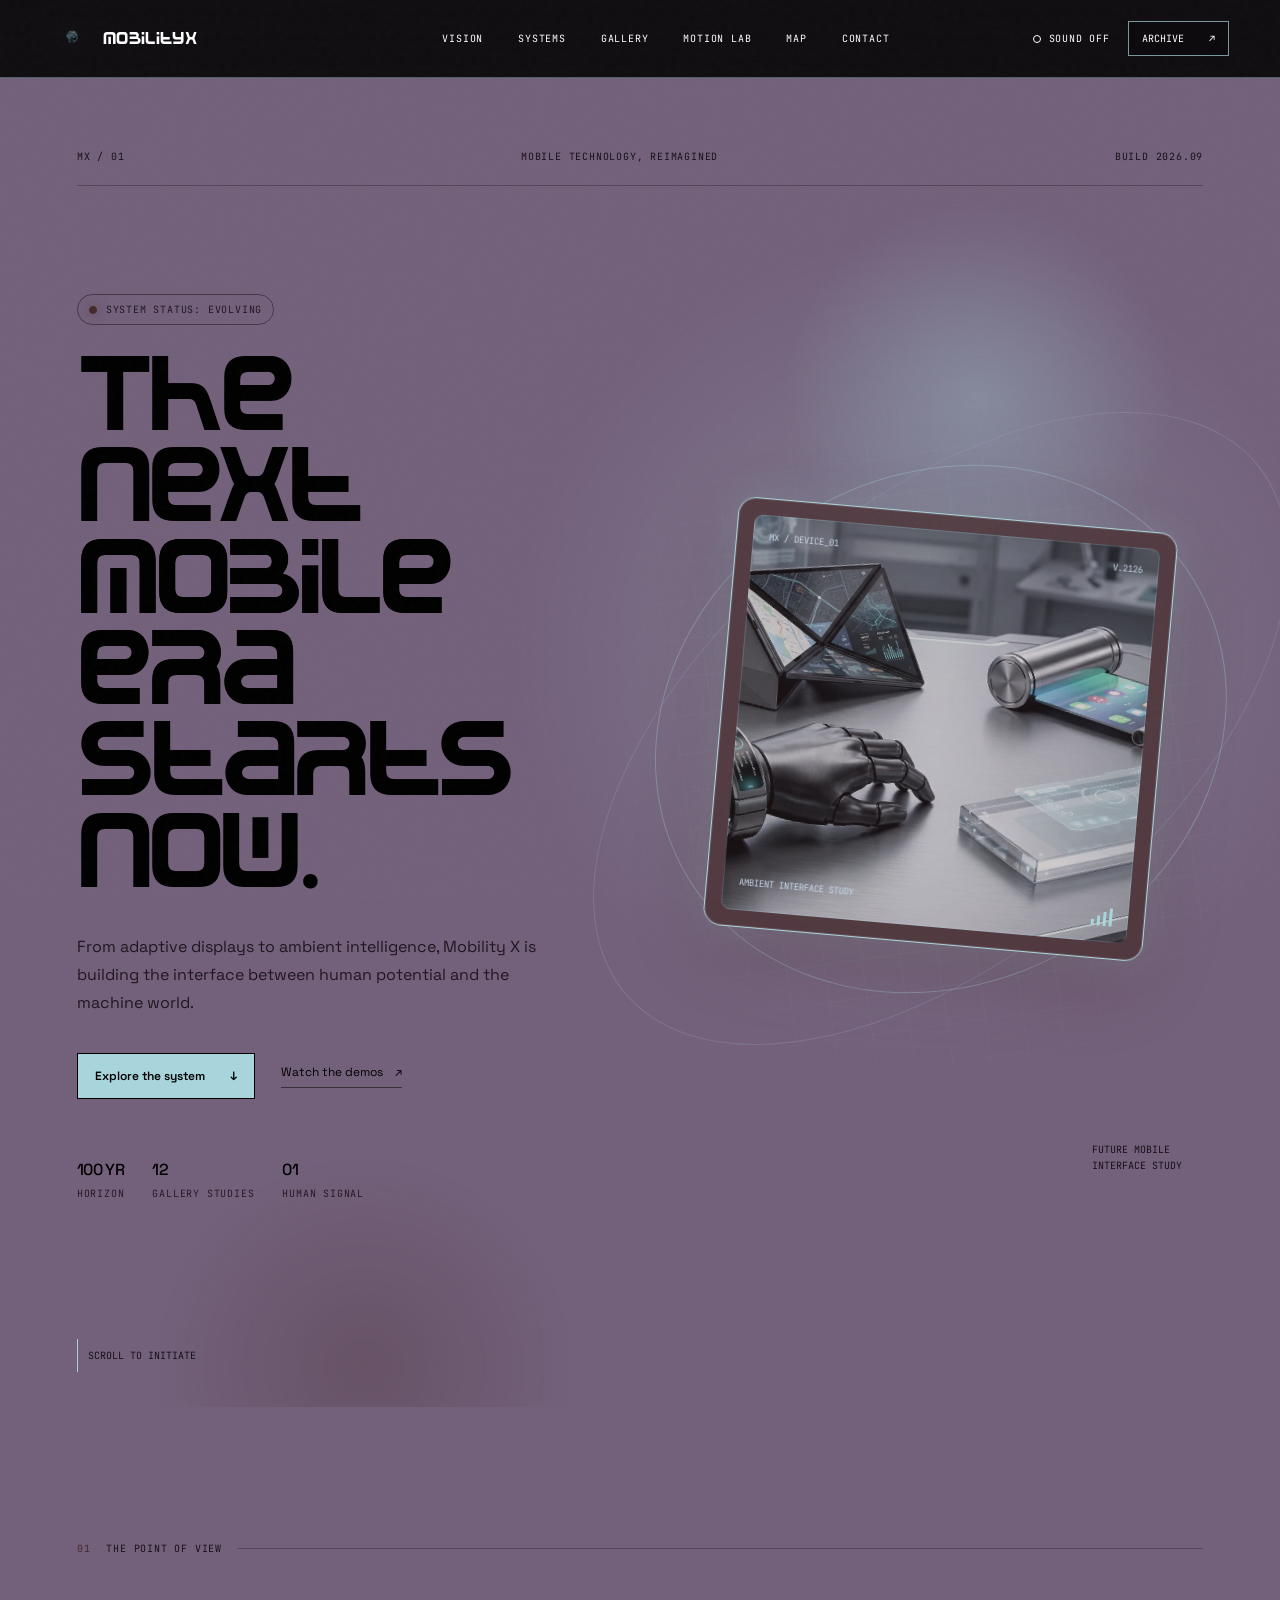
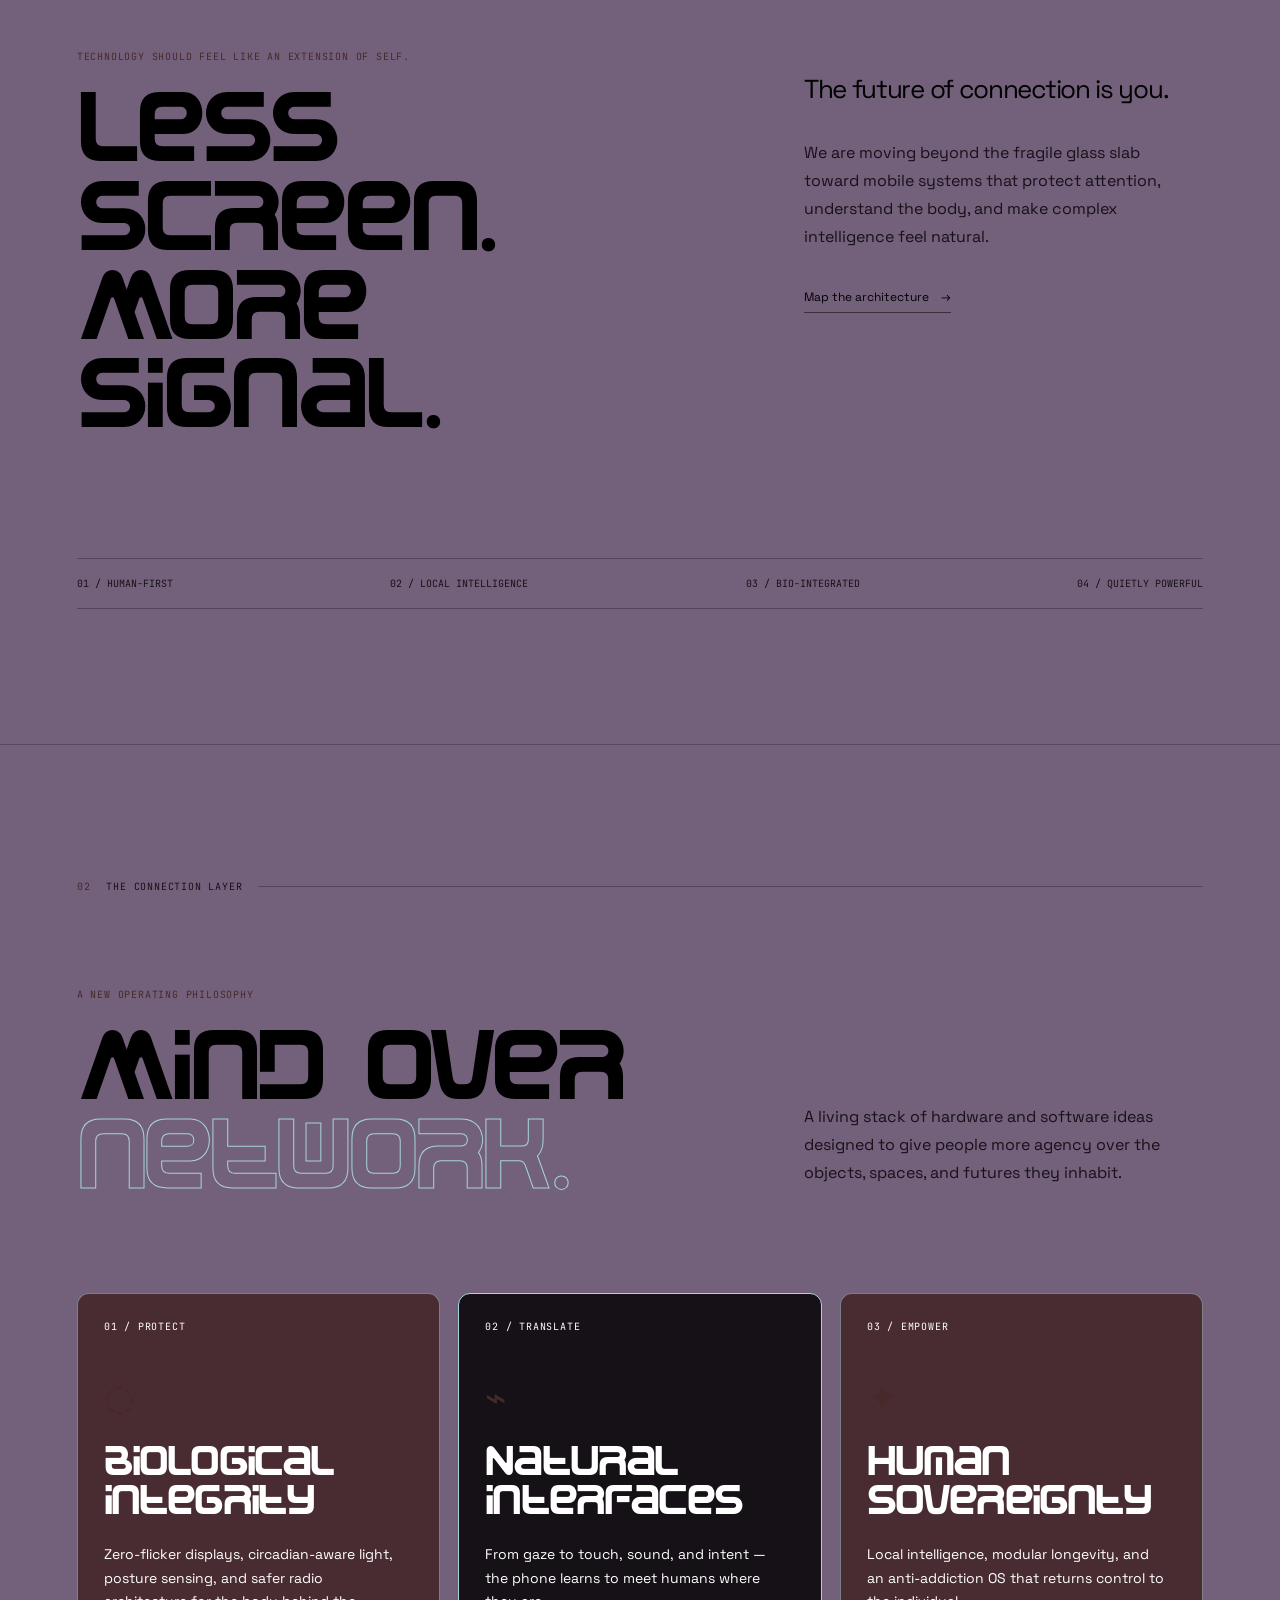
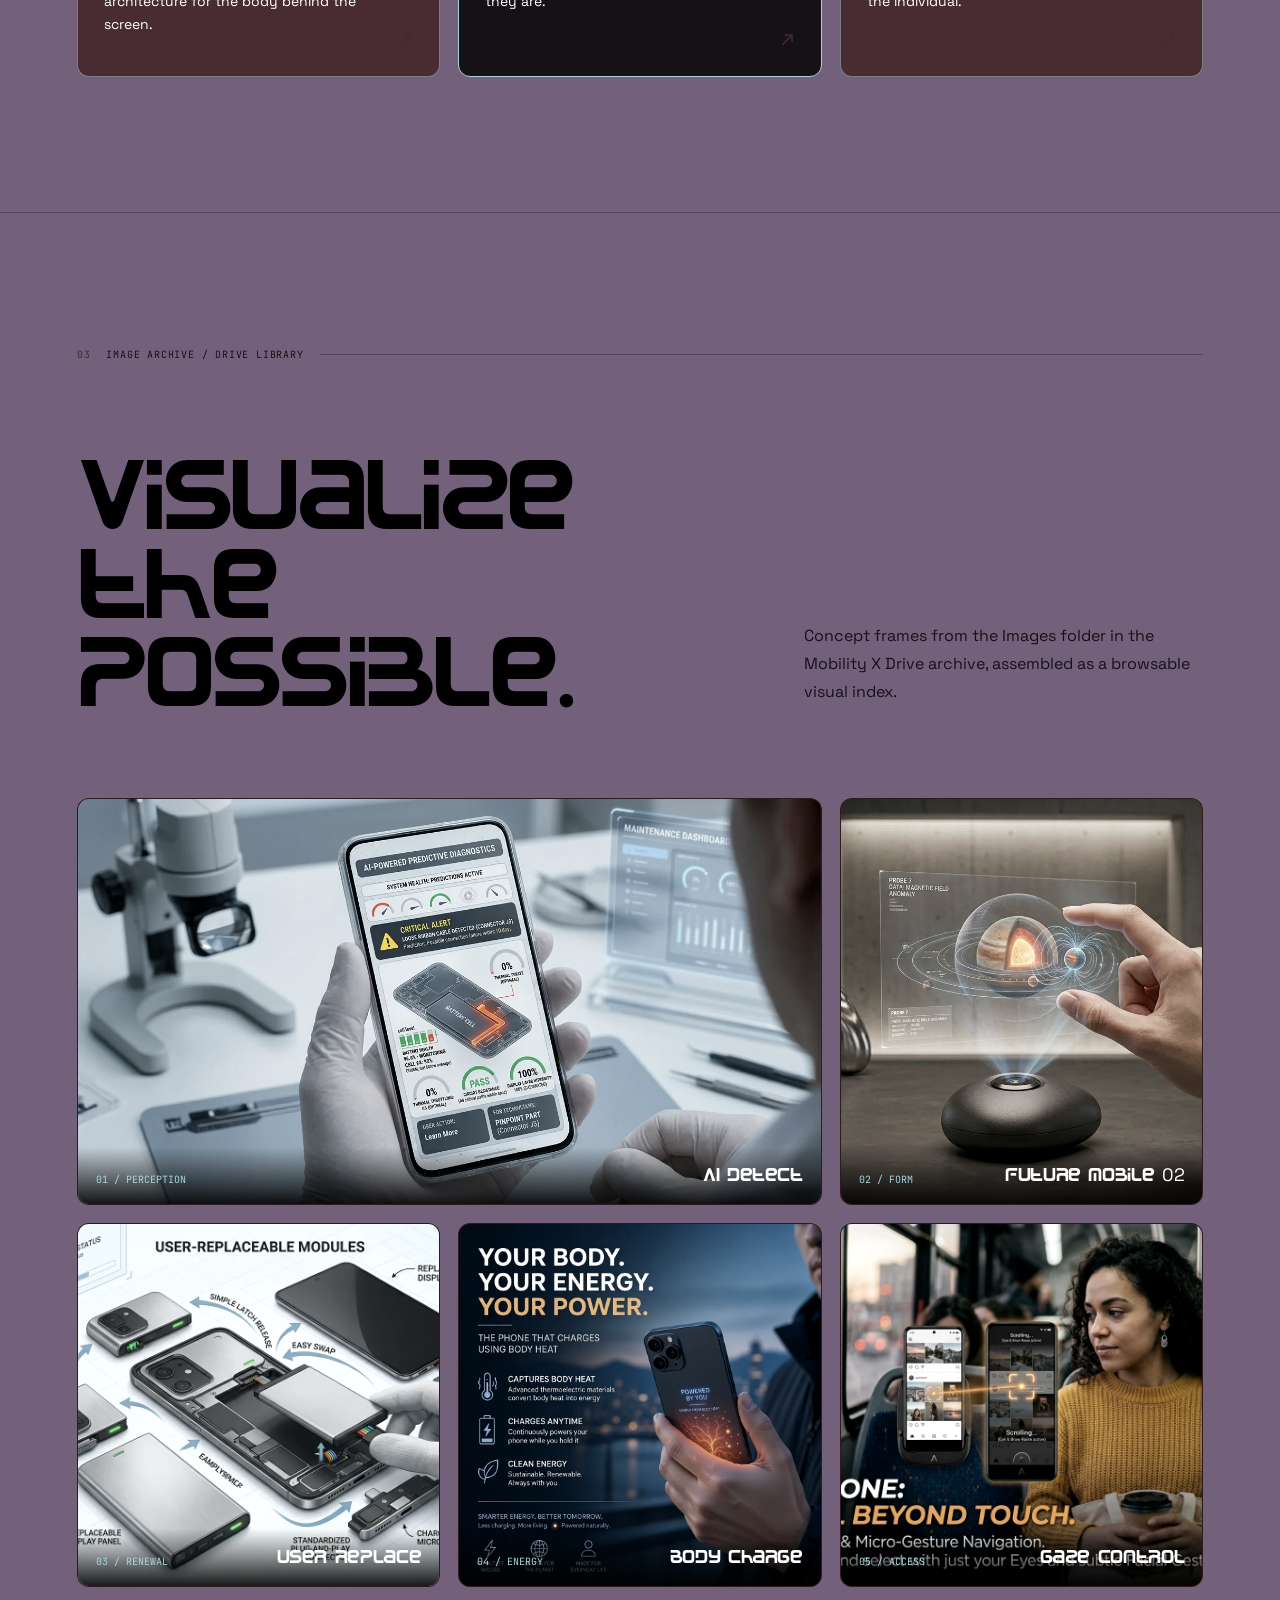
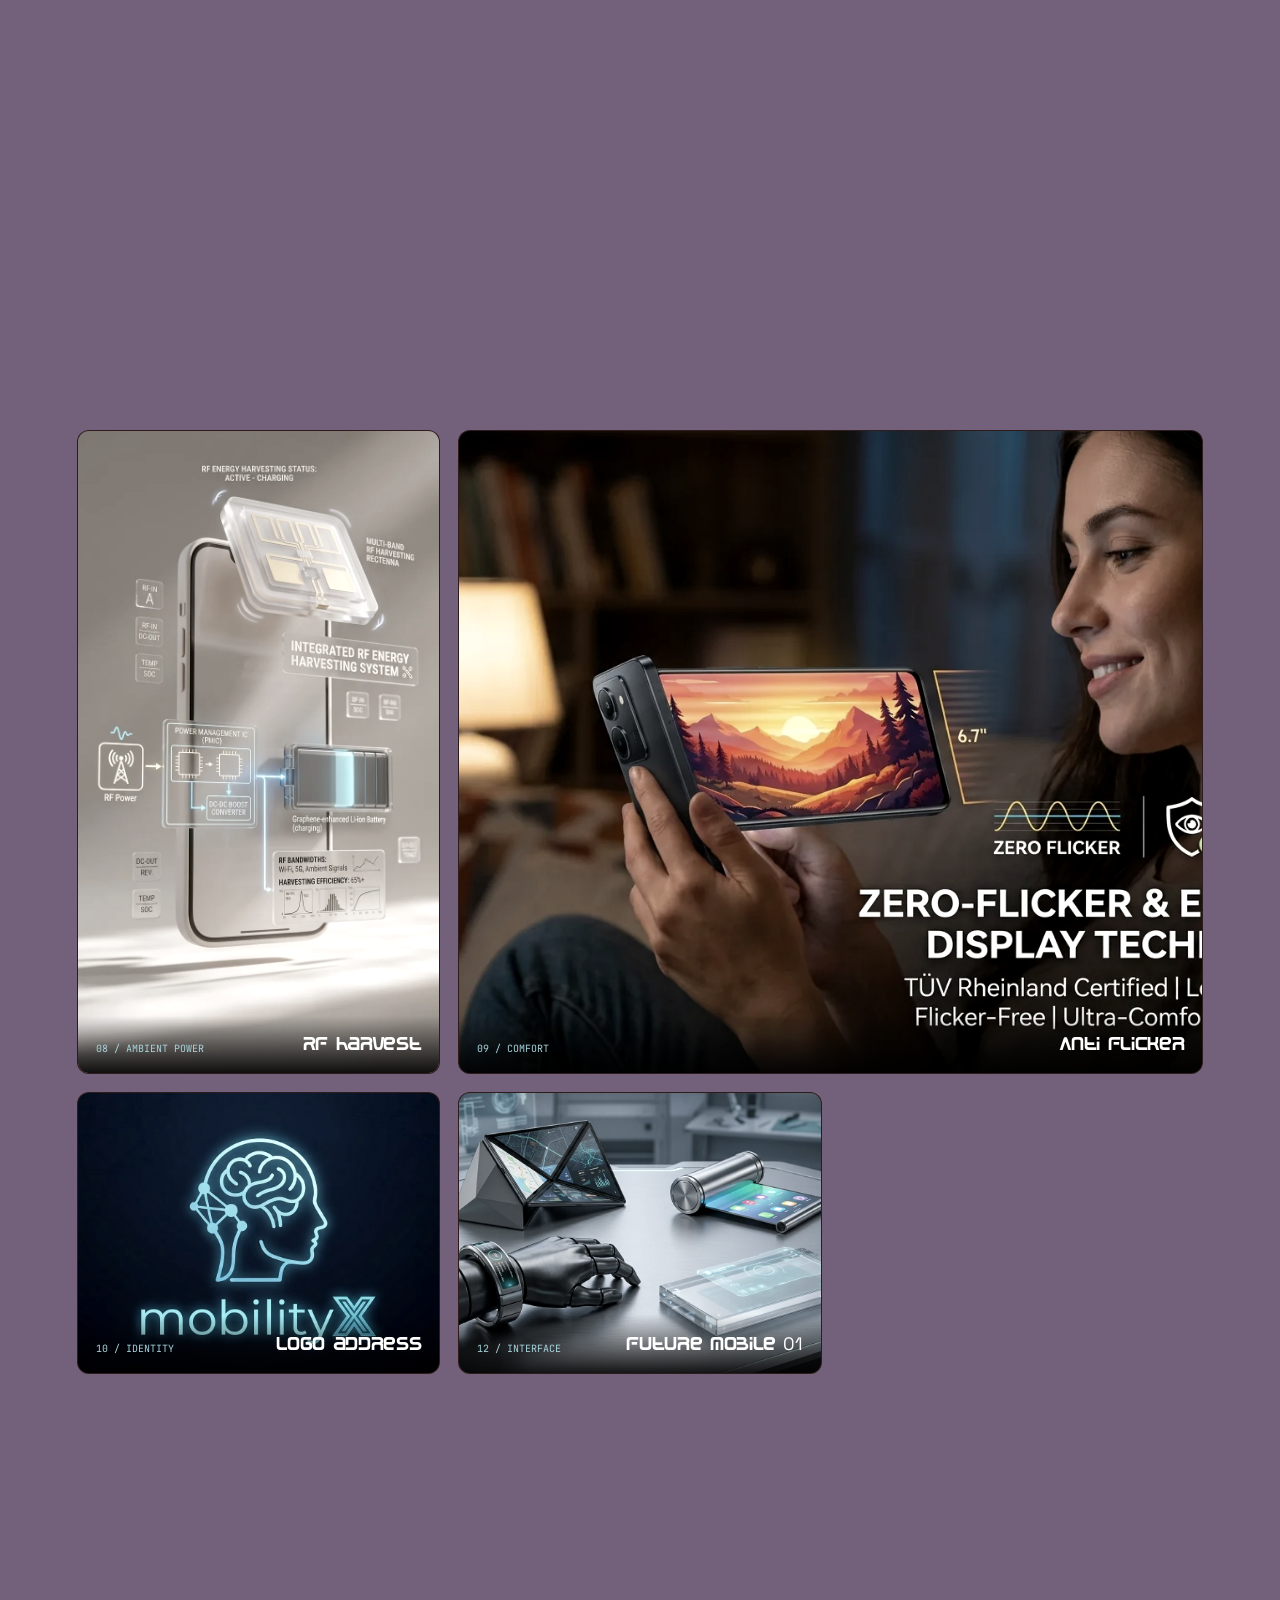
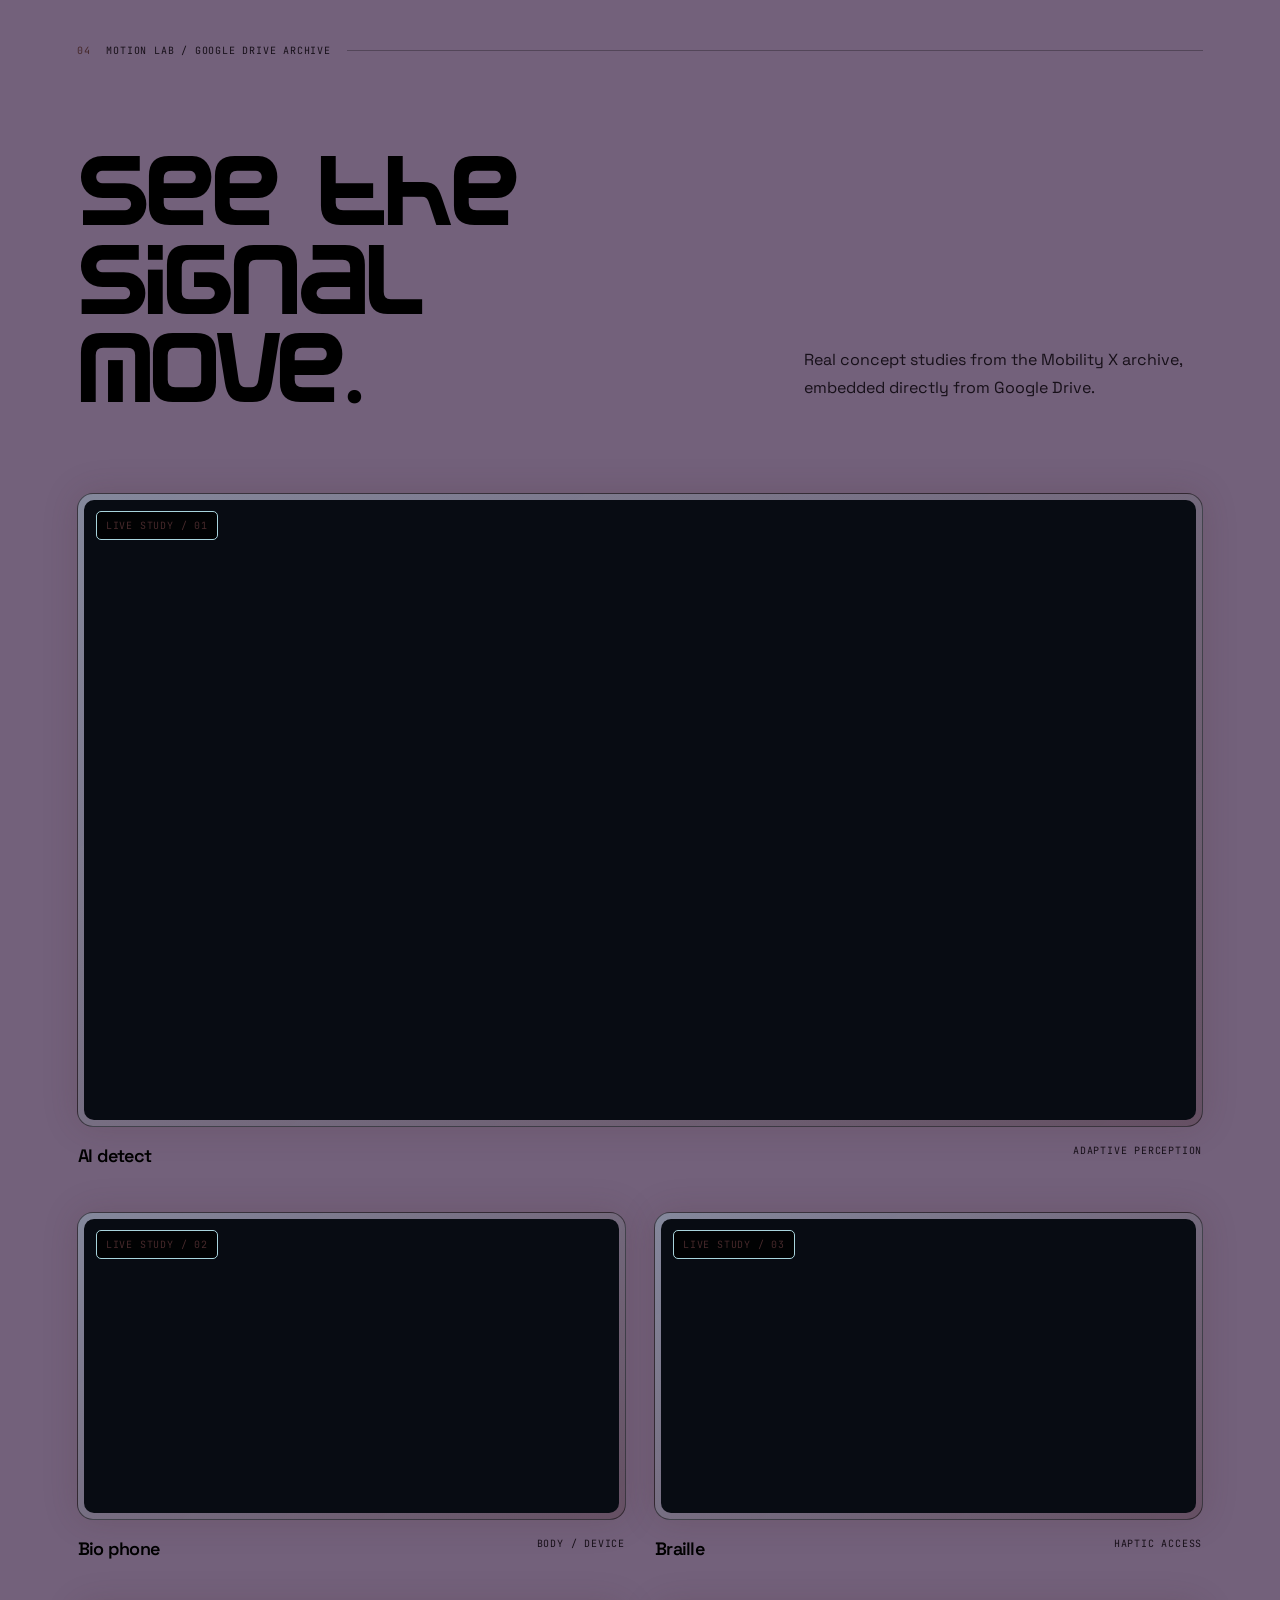
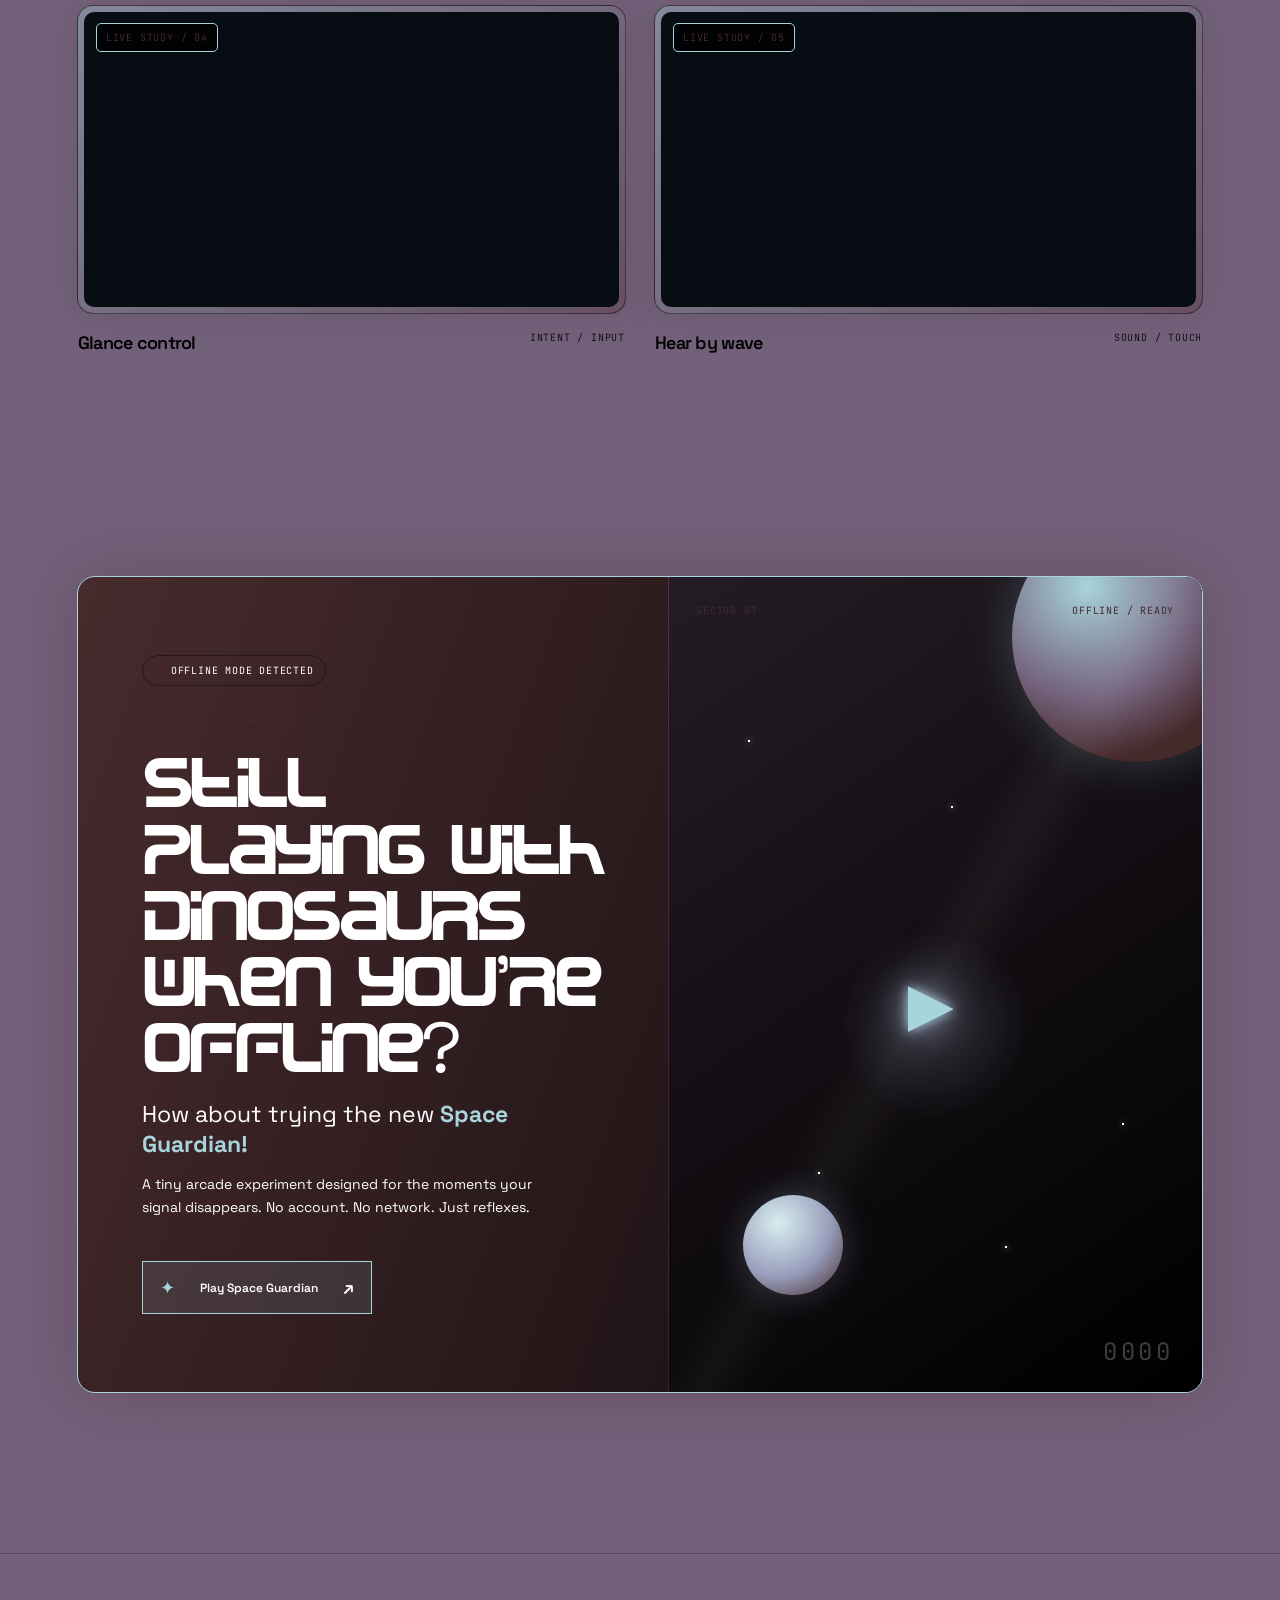
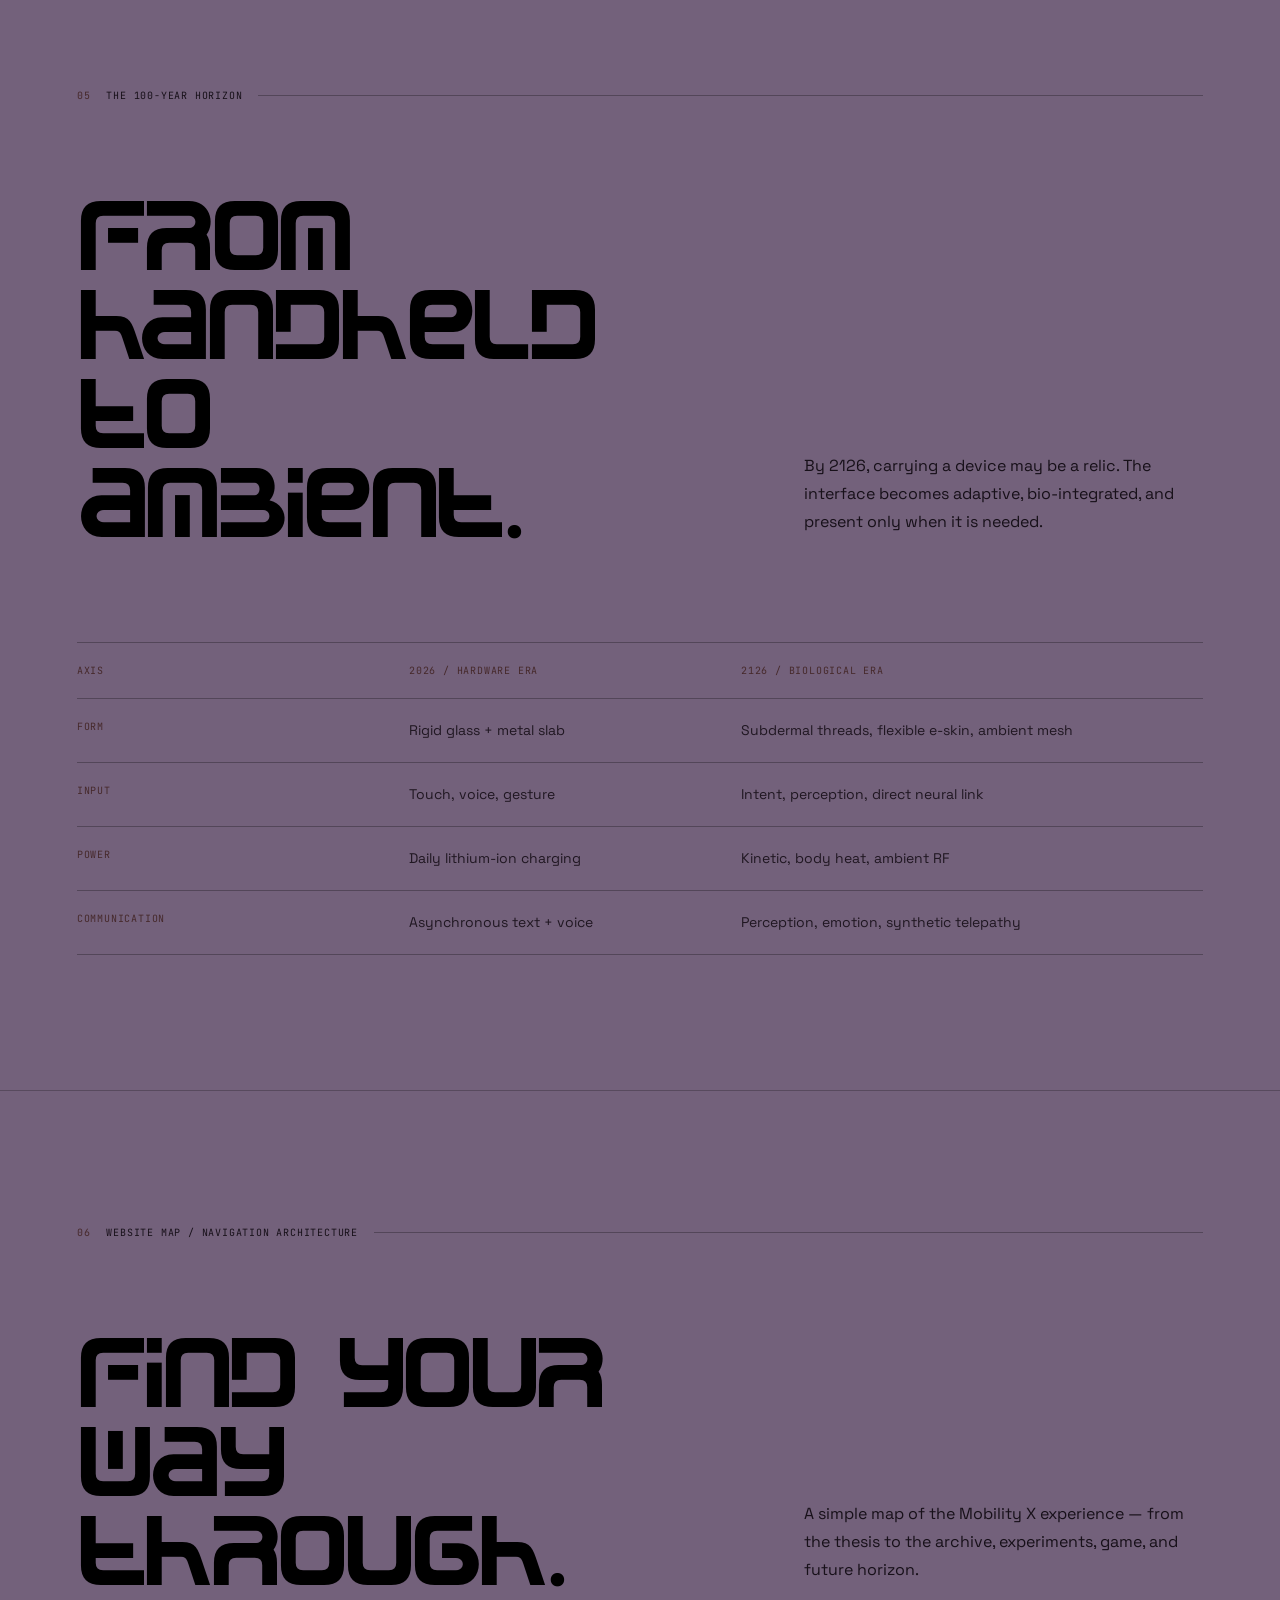
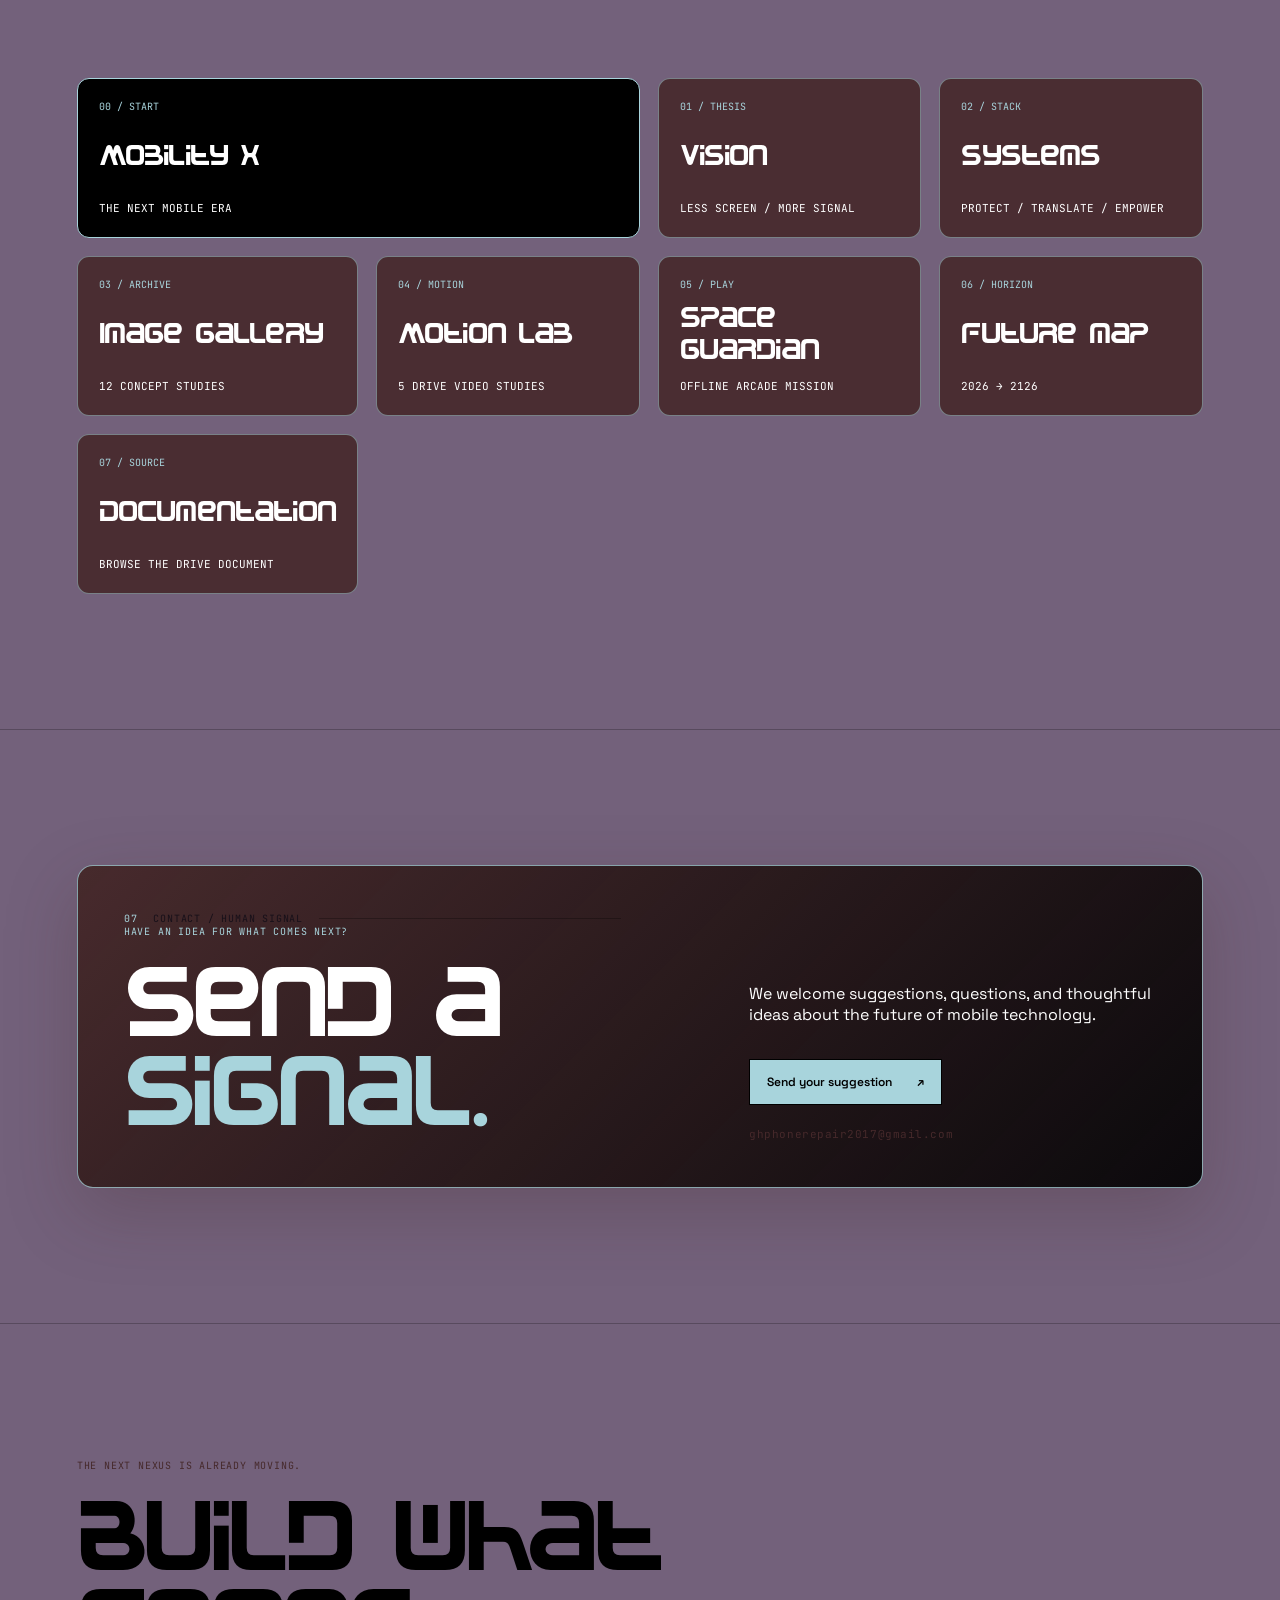
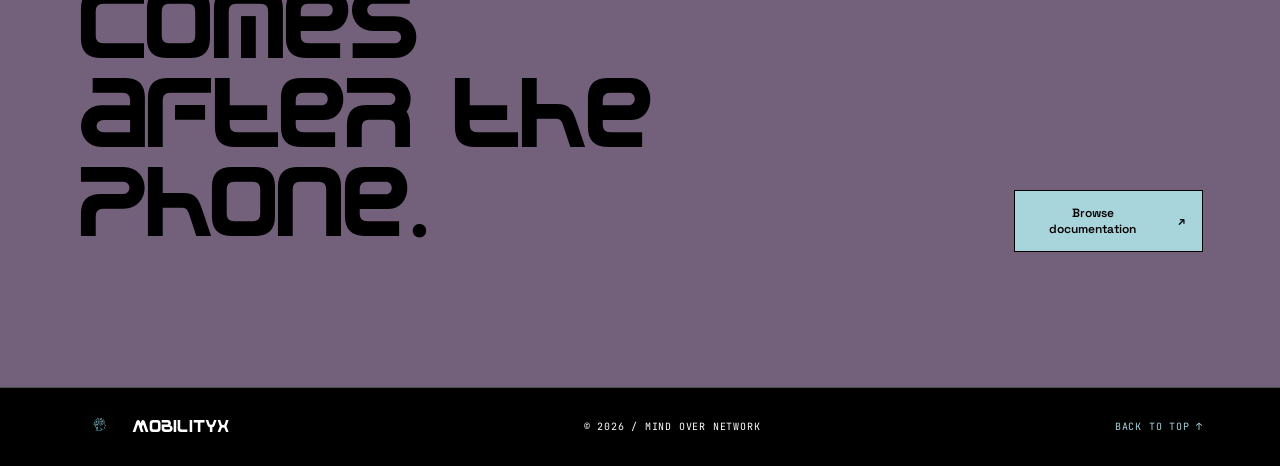
==== commit ddcdea90: "Refine branding palette contact and external game link" ====
--- a/index.html
+++ b/index.html
@@ -15,7 +15,7 @@
   <canvas id="ambient-canvas" aria-hidden="true"></canvas><div class="noise" aria-hidden="true"></div><div class="scroll-progress" aria-hidden="true"><span></span></div>
   <header class="site-header">
     <a class="brand" href="#top" aria-label="Mobility X home"><img class="brand-logo" src="assets/brand/mobilityx-logo.png" alt="Mobility X logo" /><span class="brand-name">mobilityX</span></a>
-    <nav class="nav" aria-label="Primary navigation"><a href="#vision">Vision</a><a href="#systems">Systems</a><a href="#gallery">Gallery</a><a href="#motion">Motion lab</a><a href="#site-map">Map</a></nav>
+    <nav class="nav" aria-label="Primary navigation"><a href="#vision">Vision</a><a href="#systems">Systems</a><a href="#gallery">Gallery</a><a href="#motion">Motion lab</a><a href="#site-map">Map</a><a href="#contact">Contact</a></nav>
     <div class="header-actions"><button class="music-toggle" type="button" aria-pressed="false"><span class="music-dot"></span><span class="music-label">Sound off</span></button><button id="open-documentation" class="button button-ghost button-small" type="button">Archive <span>↗</span></button></div>
     <button class="menu-toggle" type="button" aria-label="Open navigation" aria-expanded="false"><span></span><span></span></button>
   </header>
@@ -27,16 +27,18 @@
 
     <section id="systems" class="systems section-pad"><div class="section-top reveal"><span class="section-number">02</span><span class="section-label">The connection layer</span><span class="section-line"></span></div><div class="systems-heading"><div><p class="kicker">A new operating philosophy</p><h2>Mind over<br /><span>network.</span></h2></div><p class="systems-intro-copy">A living stack of hardware and software ideas designed to give people more agency over the objects, spaces, and futures they inhabit.</p></div><div class="system-grid"><article class="system-card reveal"><div class="card-index">01 / PROTECT</div><div class="card-icon">◌</div><h3>Biological<br />integrity</h3><p>Zero-flicker displays, circadian-aware light, posture sensing, and safer radio architecture for the body behind the screen.</p><span class="card-arrow">↗</span></article><article class="system-card system-card-accent reveal"><div class="card-index">02 / TRANSLATE</div><div class="card-icon">⌁</div><h3>Natural<br />interfaces</h3><p>From gaze to touch, sound, and intent — the phone learns to meet humans where they are.</p><span class="card-arrow">↗</span></article><article class="system-card reveal"><div class="card-index">03 / EMPOWER</div><div class="card-icon">✦</div><h3>Human<br />sovereignty</h3><p>Local intelligence, modular longevity, and an anti-addiction OS that returns control to the individual.</p><span class="card-arrow">↗</span></article></div></section>
 
-    <section id="gallery" class="gallery section-pad"><div class="section-top reveal"><span class="section-number">03</span><span class="section-label">Image archive / Drive library</span><span class="section-line"></span></div><div class="gallery-heading"><h2>Visualize<br /><em>the possible.</em></h2><p>Concept frames from the Images folder in the Mobility X Drive archive, assembled as a browsable visual index.</p></div><div class="gallery-grid"><figure class="gallery-item gallery-item-wide reveal"><img src="assets/images/ai-detect.webp" alt="AI detect concept" loading="lazy" /><figcaption><span>01 / Perception</span><strong>AI detect</strong></figcaption></figure><figure class="gallery-item reveal"><img src="assets/images/future-mobile-2.webp" alt="Future mobile concept two" loading="lazy" /><figcaption><span>02 / Form</span><strong>Future mobile 02</strong></figcaption></figure><figure class="gallery-item reveal"><img src="assets/images/user-replace.webp" alt="User replace concept" loading="lazy" /><figcaption><span>03 / Renewal</span><strong>User replace</strong></figcaption></figure><figure class="gallery-item reveal"><img src="assets/images/body-charge.webp" alt="Body charge concept" loading="lazy" /><figcaption><span>04 / Energy</span><strong>Body charge</strong></figcaption></figure><figure class="gallery-item reveal"><img src="assets/images/gaze-control.webp" alt="Gaze control concept" loading="lazy" /><figcaption><span>05 / Access</span><strong>Gaze control</strong></figcaption></figure><figure class="gallery-item gallery-item-wide reveal"><img src="assets/images/hear-by-touch.webp" alt="Hear by touch concept" loading="lazy" /><figcaption><span>06 / Sense</span><strong>Hear by touch</strong></figcaption></figure><figure class="gallery-item reveal"><img src="assets/images/brail-screen.webp" alt="Braille screen concept" loading="lazy" /><figcaption><span>07 / Haptic</span><strong>Braille screen</strong></figcaption></figure><figure class="gallery-item reveal"><img src="assets/images/rf-harvest.webp" alt="RF harvest concept" loading="lazy" /><figcaption><span>08 / Ambient power</span><strong>RF harvest</strong></figcaption></figure><figure class="gallery-item gallery-item-wide reveal"><img src="assets/images/anti-flicker.webp" alt="Anti flicker concept" loading="lazy" /><figcaption><span>09 / Comfort</span><strong>Anti flicker</strong></figcaption></figure><figure class="gallery-item reveal"><img src="assets/images/logo-address.webp" alt="Mobility X logo address artwork" loading="lazy" /><figcaption><span>10 / Identity</span><strong>Logo address</strong></figcaption></figure><figure class="gallery-item reveal"><img src="assets/images/logo.webp" alt="Mobility X logo artwork" loading="lazy" /><figcaption><span>11 / Identity</span><strong>Logo study</strong></figcaption></figure><figure class="gallery-item reveal"><img src="assets/images/future-mobile-1.webp" alt="Future mobile concept one" loading="lazy" /><figcaption><span>12 / Interface</span><strong>Future mobile 01</strong></figcaption></figure></div></section>
+    <section id="gallery" class="gallery section-pad"><div class="section-top reveal"><span class="section-number">03</span><span class="section-label">Image archive / Drive library</span><span class="section-line"></span></div><div class="gallery-heading"><h2>Visualize<br /><em>the possible.</em></h2><p>Concept frames from the Images folder in the Mobility X Drive archive, assembled as a browsable visual index.</p></div><div class="gallery-grid"><figure class="gallery-item gallery-item-wide reveal"><img src="assets/images/ai-detect.webp" alt="AI detect concept" loading="lazy" /><figcaption><span>01 / Perception</span><strong>AI detect</strong></figcaption></figure><figure class="gallery-item reveal"><img src="assets/images/future-mobile-2.webp" alt="Future mobile concept two" loading="lazy" /><figcaption><span>02 / Form</span><strong>Future mobile 02</strong></figcaption></figure><figure class="gallery-item reveal"><img src="assets/images/user-replace.webp" alt="User replace concept" loading="lazy" /><figcaption><span>03 / Renewal</span><strong>User replace</strong></figcaption></figure><figure class="gallery-item reveal"><img src="assets/images/body-charge.webp" alt="Body charge concept" loading="lazy" /><figcaption><span>04 / Energy</span><strong>Body charge</strong></figcaption></figure><figure class="gallery-item reveal"><img src="assets/images/gaze-control.webp" alt="Gaze control concept" loading="lazy" /><figcaption><span>05 / Access</span><strong>Gaze control</strong></figcaption></figure><figure class="gallery-item gallery-item-wide reveal"><img src="assets/images/hear-by-touch.webp" alt="Hear by touch concept" loading="lazy" /><figcaption><span>06 / Sense</span><strong>Hear by touch</strong></figcaption></figure><figure class="gallery-item reveal"><img src="assets/images/brail-screen.webp" alt="Braille screen concept" loading="lazy" /><figcaption><span>07 / Haptic</span><strong>Braille screen</strong></figcaption></figure><figure class="gallery-item reveal"><img src="assets/images/rf-harvest.webp" alt="RF harvest concept" loading="lazy" /><figcaption><span>08 / Ambient power</span><strong>RF harvest</strong></figcaption></figure><figure class="gallery-item gallery-item-wide reveal"><img src="assets/images/anti-flicker.webp" alt="Anti flicker concept" loading="lazy" /><figcaption><span>09 / Comfort</span><strong>Anti flicker</strong></figcaption></figure><figure class="gallery-item reveal"><img src="assets/images/logo-address.webp" alt="Mobility X logo address artwork" loading="lazy" /><figcaption><span>10 / Identity</span><strong>Logo address</strong></figcaption></figure><figure class="gallery-item reveal"><img src="assets/images/future-mobile-1.webp" alt="Future mobile concept one" loading="lazy" /><figcaption><span>12 / Interface</span><strong>Future mobile 01</strong></figcaption></figure></div></section>
 
     <section id="motion" class="motion section-pad"><div class="section-top reveal"><span class="section-number">04</span><span class="section-label">Motion lab / Google Drive archive</span><span class="section-line"></span></div><div class="motion-heading"><h2>See the<br /><em>signal move.</em></h2><p>Real concept studies from the Mobility X archive, embedded directly from Google Drive.</p></div><div class="video-grid"><article class="video-card video-card-feature reveal"><div class="video-shell"><span class="media-badge">LIVE STUDY / 01</span><iframe title="AI detect Mobility X concept video" src="https://drive.google.com/file/d/1wpDX205xplJtos6Dk4IjsuN7kOolRTTO/preview" allow="autoplay; fullscreen" loading="lazy"></iframe></div><div class="video-meta"><span>AI detect</span><span>Adaptive perception</span></div></article><article class="video-card reveal"><div class="video-shell"><span class="media-badge">LIVE STUDY / 02</span><iframe title="Bio phone Mobility X concept video" src="https://drive.google.com/file/d/1js10cg7aBPhC6QjTSeqttTSh0tkiyKZb/preview" allow="autoplay; fullscreen" loading="lazy"></iframe></div><div class="video-meta"><span>Bio phone</span><span>Body / device</span></div></article><article class="video-card reveal"><div class="video-shell"><span class="media-badge">LIVE STUDY / 03</span><iframe title="Braille screen Mobility X concept video" src="https://drive.google.com/file/d/1osQBV4drAfUjNqRk3bZPeTHy1RnGtW6x/preview" allow="autoplay; fullscreen" loading="lazy"></iframe></div><div class="video-meta"><span>Braille</span><span>Haptic access</span></div></article><article class="video-card reveal"><div class="video-shell"><span class="media-badge">LIVE STUDY / 04</span><iframe title="Glance control Mobility X concept video" src="https://drive.google.com/file/d/11xFReKBQQCBEz0PH89wDoqg-bHmZRllV/preview" allow="autoplay; fullscreen" loading="lazy"></iframe></div><div class="video-meta"><span>Glance control</span><span>Intent / input</span></div></article><article class="video-card reveal"><div class="video-shell"><span class="media-badge">LIVE STUDY / 05</span><iframe title="Hear by wave Mobility X concept video" src="https://drive.google.com/file/d/1Dw94Z8TtsuWxP5lWe8h14p-aDy_FY175/preview" allow="autoplay; fullscreen" loading="lazy"></iframe></div><div class="video-meta"><span>Hear by wave</span><span>Sound / touch</span></div></article></div></section>
 
-    <section id="game" class="game-section section-pad"><div class="game-terminal reveal"><div class="terminal-scanlines"></div><div class="game-copy"><div class="status-pill status-pill-cyan"><span class="status-dot"></span>Offline mode detected</div><p class="kicker">A new kind of downtime</p><h2>Still playing with Dinosaurs when you're offline?</h2><p class="game-subcopy">How about trying the new <strong>Space Guardian!</strong></p><p class="game-description">A tiny arcade experiment designed for the moments your signal disappears. No account. No network. Just reflexes.</p><a id="open-game" class="button game-button" href="offline-game.html"><span class="game-button-icon">✦</span>Play Space Guardian<span class="button-arrow">↗</span></a></div><div class="game-preview"><div class="starfield"><span></span><span></span><span></span><span></span><span></span><span></span></div><div class="planet planet-a"></div><div class="planet planet-b"></div><div class="guardian-ship">▲</div><div class="game-hud"><span>SECTOR 07</span><span>OFFLINE / READY</span></div><div class="game-score">0000</div></div></div></section>
+    <section id="game" class="game-section section-pad"><div class="game-terminal reveal"><div class="terminal-scanlines"></div><div class="game-copy"><div class="status-pill status-pill-cyan"><span class="status-dot"></span>Offline mode detected</div><p class="kicker">A new kind of downtime</p><h2>Still playing with Dinosaurs when you're offline?</h2><p class="game-subcopy">How about trying the new <strong>Space Guardian!</strong></p><p class="game-description">A tiny arcade experiment designed for the moments your signal disappears. No account. No network. Just reflexes.</p><a id="open-game" class="button game-button" href="https://ghphonerepair2017-dev.github.io/offline-game/" target="_blank" rel="noreferrer"><span class="game-button-icon">✦</span>Play Space Guardian<span class="button-arrow">↗</span></a></div><div class="game-preview"><div class="starfield"><span></span><span></span><span></span><span></span><span></span><span></span></div><div class="planet planet-a"></div><div class="planet planet-b"></div><div class="guardian-ship">▲</div><div class="game-hud"><span>SECTOR 07</span><span>OFFLINE / READY</span></div><div class="game-score">0000</div></div></div></section>
 
     <section id="future" class="future section-pad"><div class="section-top reveal"><span class="section-number">05</span><span class="section-label">The 100-year horizon</span><span class="section-line"></span></div><div class="future-heading"><h2>From handheld<br />to <em>ambient.</em></h2><p>By 2126, carrying a device may be a relic. The interface becomes adaptive, bio-integrated, and present only when it is needed.</p></div><div class="evolution"><div class="evolution-head"><span>Axis</span><span>2026 / hardware era</span><span>2126 / biological era</span></div><div class="evolution-row"><strong>Form</strong><span>Rigid glass + metal slab</span><span>Subdermal threads, flexible e-skin, ambient mesh</span></div><div class="evolution-row"><strong>Input</strong><span>Touch, voice, gesture</span><span>Intent, perception, direct neural link</span></div><div class="evolution-row"><strong>Power</strong><span>Daily lithium-ion charging</span><span>Kinetic, body heat, ambient RF</span></div><div class="evolution-row"><strong>Communication</strong><span>Asynchronous text + voice</span><span>Perception, emotion, synthetic telepathy</span></div></div></section>
 
     <section id="site-map" class="site-map section-pad"><div class="section-top reveal"><span class="section-number">06</span><span class="section-label">Website map / navigation architecture</span><span class="section-line"></span></div><div class="map-heading"><h2>Find your<br /><em>way through.</em></h2><p>A simple map of the Mobility X experience — from the thesis to the archive, experiments, game, and future horizon.</p></div><div class="map-grid"><a href="#top" class="map-node map-node-home"><span>00 / START</span><strong>Mobility X</strong><small>The next mobile era</small></a><a href="#vision" class="map-node"><span>01 / THESIS</span><strong>Vision</strong><small>Less screen / more signal</small></a><a href="#systems" class="map-node"><span>02 / STACK</span><strong>Systems</strong><small>Protect / translate / empower</small></a><a href="#gallery" class="map-node"><span>03 / ARCHIVE</span><strong>Image gallery</strong><small>12 concept studies</small></a><a href="#motion" class="map-node"><span>04 / MOTION</span><strong>Motion lab</strong><small>5 Drive video studies</small></a><a href="#game" class="map-node"><span>05 / PLAY</span><strong>Space Guardian</strong><small>Offline arcade mission</small></a><a href="#future" class="map-node"><span>06 / HORIZON</span><strong>Future map</strong><small>2026 → 2126</small></a><button id="open-documentation-map" class="map-node map-node-doc" type="button"><span>07 / SOURCE</span><strong>Documentation</strong><small>Browse the Drive document</small></button></div></section>
 
+
+    <section id="contact" class="contact section-pad"><div class="contact-card reveal"><div><div class="section-top"><span class="section-number">07</span><span class="section-label">Contact / human signal</span><span class="section-line"></span></div><p class="kicker">Have an idea for what comes next?</p><h2>Send a<br /><em>signal.</em></h2></div><div class="contact-copy"><p>We welcome suggestions, questions, and thoughtful ideas about the future of mobile technology.</p><a class="button button-primary contact-button" href="mailto:ghphonerepair2017@gmail.com?subject=Mobility%20X%20suggestion&body=Hello%20Mobility%20X%20team%2C%0A%0AMy%20suggestion%20is%3A%0A">Send your suggestion <span>↗</span></a><a class="contact-email" href="mailto:ghphonerepair2017@gmail.com">ghphonerepair2017@gmail.com</a></div></div></section>
     <section class="cta section-pad"><div class="cta-inner"><div><p class="kicker">The next nexus is already moving.</p><h2>Build what comes<br /><em>after the phone.</em></h2></div><button id="open-documentation-cta" class="button button-primary" type="button">Browse documentation <span>↗</span></button></div></section>
   </main>
 
--- a/styles.css
+++ b/styles.css
@@ -7,3 +7,8 @@
 body{background:#000;color:var(--ink)}h1,h2,h3{font-family:var(--display);font-weight:400;letter-spacing:-.045em}.brand-logo{width:42px;height:30px;object-fit:contain;filter:drop-shadow(0 0 10px rgba(168,212,220,.25))}.brand-name{font-family:var(--display);font-size:17px;letter-spacing:.01em}.brand-mark{color:var(--cyan)}.site-header{background:rgba(0,0,0,.82);border-color:rgba(149,155,185,.22)}.nav a:hover,.site-footer a,.kicker,.section-number,.status-dot,.music-toggle.is-playing,.media-badge,.game-hud{color:var(--cyan)}.button-primary{background:var(--cyan);color:#000;box-shadow:0 0 0 rgba(168,212,220,0)}.button-primary:hover{box-shadow:0 0 30px rgba(168,212,220,.4)}.button-ghost:hover{border-color:var(--cyan);color:var(--cyan);box-shadow:0 0 22px rgba(168,212,220,.14)}.hero{background:radial-gradient(circle at 72% 46%,rgba(149,155,185,.18),transparent 34%),linear-gradient(130deg,#000 0%,#17141b 54%,#241c25 100%)}.hero-glow-a{background:radial-gradient(circle,rgba(168,212,220,.18),transparent 70%)}.hero-glow-b{background:radial-gradient(circle,rgba(115,97,123,.2),transparent 70%)}.hero-copy>p:not(.kicker),.vision-copy p:not(.lead),.systems-intro-copy,.motion-heading p,.future-heading p{color:#c0bdc8}.hero-device .device-orbit{border-color:rgba(168,212,220,.35)}.hero-device .orbit-b{border-color:rgba(149,155,185,.35)}.device-grid{background-image:linear-gradient(rgba(168,212,220,.07) 1px,transparent 1px),linear-gradient(90deg,rgba(168,212,220,.07) 1px,transparent 1px)}.device-card{border-color:rgba(168,212,220,.6);background:rgba(36,28,37,.62);box-shadow:0 0 0 1px rgba(255,255,255,.04) inset,0 24px 80px rgba(0,0,0,.55),0 0 45px rgba(168,212,220,.12)}.device-card:after{border-color:rgba(168,212,220,.22)}.signal-bars i{background:var(--cyan)}.vision h2 em,.motion h2 em{color:var(--blue)}.systems{background:linear-gradient(145deg,#100d13,#241c25);border-color:rgba(149,155,185,.22)}.systems h2 span{color:transparent;-webkit-text-stroke:1px var(--cyan)}.system-card{background:linear-gradient(145deg,rgba(115,97,123,.16),rgba(0,0,0,.32));border-color:rgba(149,155,185,.28)}.system-card:before{background:radial-gradient(circle at 90% 10%,rgba(168,212,220,.15),transparent 36%)}.system-card:hover{border-color:rgba(168,212,220,.66);box-shadow:0 15px 50px rgba(0,0,0,.38),0 0 28px rgba(168,212,220,.1)}.system-card-accent{border-color:rgba(149,155,185,.55);background:linear-gradient(145deg,rgba(115,97,123,.28),rgba(0,0,0,.24))}.card-icon,.card-arrow{color:var(--cyan)}.gallery{max-width:var(--max);margin:auto;background:#000}.gallery-heading,.map-heading{display:grid;grid-template-columns:1.2fr .8fr;gap:10vw;padding-top:95px}.gallery-heading p,.map-heading p{align-self:end;max-width:390px;color:#b0aec2;line-height:1.75}.gallery h2,.map-heading h2{font-size:clamp(55px,7.7vw,112px);line-height:.9;margin:0}.gallery h2 em,.map-heading h2 em{color:var(--cyan);font-style:normal}.gallery-grid{display:grid;grid-template-columns:repeat(3,1fr);gap:18px;margin-top:76px}.gallery-item{position:relative;min-height:280px;margin:0;border:1px solid rgba(149,155,185,.24);border-radius:12px;overflow:hidden;background:#120e13;transition:transform .35s var(--ease),border-color .35s,box-shadow .35s}.gallery-item-wide{grid-column:span 2}.gallery-item:hover{transform:translateY(-7px);border-color:var(--cyan);box-shadow:0 0 30px rgba(168,212,220,.12)}.gallery-item img{display:block;width:100%;height:100%;min-height:280px;object-fit:cover;filter:saturate(.68) contrast(1.06);transition:transform .7s var(--ease),filter .5s}.gallery-item:hover img{transform:scale(1.045);filter:saturate(1) contrast(1.04)}.gallery-item figcaption{position:absolute;z-index:2;left:0;right:0;bottom:0;display:flex;justify-content:space-between;gap:14px;align-items:end;padding:18px;background:linear-gradient(transparent,rgba(0,0,0,.9));font:10px 'JetBrains Mono',monospace;text-transform:uppercase;color:#b0aec2}.gallery-item figcaption strong{font:400 18px var(--display);color:var(--ink);letter-spacing:-.02em;text-transform:none}.video-shell{border-color:rgba(168,212,220,.35);background:linear-gradient(145deg,rgba(168,212,220,.12),rgba(115,97,123,.15));box-shadow:0 0 35px rgba(168,212,220,.08)}.video-shell:hover{border-color:var(--cyan);box-shadow:0 0 45px rgba(168,212,220,.18)}.video-shell:before{background:linear-gradient(100deg,transparent 20%,rgba(168,212,220,.09) 50%,transparent 80%)}.media-badge{border-color:rgba(168,212,220,.5);background:rgba(0,0,0,.82)}.game-section{background:radial-gradient(circle at 15% 40%,rgba(115,97,123,.22),transparent 28%),#000}.game-terminal{border-color:rgba(149,155,185,.6);background:linear-gradient(110deg,rgba(36,28,37,.94),rgba(0,0,0,.92));box-shadow:0 0 70px rgba(115,97,123,.12)}.game-copy h2{font-family:var(--display)}.game-subcopy strong{color:var(--cyan)}.game-button{border-color:var(--cyan);background:rgba(168,212,220,.1);animation:none}.game-button:hover{background:var(--cyan);color:#000;box-shadow:0 0 35px rgba(168,212,220,.4)}.game-button-icon{color:var(--cyan)}.game-preview{background:radial-gradient(circle at 50% 55%,rgba(149,155,185,.25),transparent 18%),linear-gradient(145deg,#241c25,#000)}.planet-a{background:radial-gradient(circle at 30% 30%,#a8d4dc,#73617b 45%,#46292b 70%);box-shadow:0 0 50px rgba(168,212,220,.24)}.planet-b{background:radial-gradient(circle at 35% 28%,#d7edf0,#959bb9 55%,#46292b);box-shadow:0 0 35px rgba(149,155,185,.3)}.guardian-ship{color:var(--cyan);text-shadow:0 0 12px var(--cyan),0 0 35px var(--blue)}.future{background:#0b090c}.future h2 em{color:var(--cyan)}.evolution-head{color:var(--cyan)}.evolution-row strong{color:var(--blue)}.evolution-row span{color:#c5c0c9}.cta{background:linear-gradient(120deg,#160f15,#241c25);border-color:rgba(149,155,185,.22)}.cta h2 em{color:var(--cyan)}.site-footer{background:#000;border-color:rgba(149,155,185,.22)}.footer-logo{width:45px;height:28px;object-fit:contain;filter:drop-shadow(0 0 10px rgba(168,212,220,.2))}.footer-name{font-family:var(--display);font-size:17px;letter-spacing:.01em}.site-map{background:linear-gradient(140deg,#000,#17121a);border-top:1px solid rgba(149,155,185,.2)}.map-grid{position:relative;display:grid;grid-template-columns:repeat(4,1fr);gap:18px;margin-top:78px}.map-node{display:flex;min-height:160px;flex-direction:column;justify-content:space-between;padding:21px;border:1px solid rgba(149,155,185,.3);border-radius:12px;background:rgba(115,97,123,.1);text-decoration:none;transition:transform .3s var(--ease),border-color .3s,background .3s}.map-node:hover{transform:translateY(-6px);border-color:var(--cyan);background:rgba(168,212,220,.09)}.map-node span{font:10px 'JetBrains Mono',monospace;color:var(--cyan)}.map-node strong{font:400 28px var(--display);letter-spacing:-.03em}.map-node small{color:#b0aec2;font:11px 'JetBrains Mono',monospace;text-transform:uppercase;line-height:1.5}.map-node-home{grid-column:span 2;border-color:rgba(168,212,220,.5);background:linear-gradient(135deg,rgba(168,212,220,.15),rgba(115,97,123,.12))}.map-node-doc{font:inherit;color:var(--ink);text-align:left;cursor:pointer}.documentation-modal{width:100vw;height:100vh;max-width:none;max-height:none;margin:0;padding:0;border:0;background:rgba(0,0,0,.8);backdrop-filter:blur(14px)}.documentation-modal::backdrop{background:rgba(0,0,0,.8)}.documentation-dialog{position:absolute;inset:5vh 6vw;display:flex;flex-direction:column;padding:24px;border:1px solid rgba(168,212,220,.45);border-radius:16px;background:#0b090c;box-shadow:0 0 80px rgba(168,212,220,.12)}.documentation-header{display:flex;justify-content:space-between;align-items:start;gap:20px}.documentation-header h2{font-size:clamp(36px,5vw,66px);margin:18px 0 12px}.close-documentation{border:0;background:transparent;color:var(--muted);font-size:32px;cursor:pointer}.close-documentation:hover{color:var(--cyan)}.documentation-frame{flex:1;min-height:0;border:1px solid rgba(149,155,185,.3);border-radius:10px;overflow:hidden;background:#111}.documentation-frame iframe{display:block;width:100%;height:100%;border:0}.documentation-footer{display:flex;justify-content:space-between;gap:20px;padding-top:15px;color:var(--muted);font:10px 'JetBrains Mono',monospace;text-transform:uppercase}.documentation-footer a{color:var(--cyan);text-decoration:none}
 @media(max-width:850px){.gallery-heading,.map-heading{grid-template-columns:1fr;gap:38px;padding-top:65px}.gallery-grid{grid-template-columns:1fr;gap:18px;margin-top:55px}.gallery-item-wide{grid-column:auto}.gallery-item{min-height:300px}.gallery-item img{min-height:300px}.map-grid{grid-template-columns:1fr 1fr;margin-top:55px}.map-node-home{grid-column:span 2}.documentation-dialog{inset:2vh 3vw;padding:17px}.documentation-footer{flex-direction:column;gap:10px}}
 @media(max-width:560px){.map-grid{grid-template-columns:1fr}.map-node-home{grid-column:auto}.brand-logo{width:34px}.brand-name{font-size:15px}}
+
+/* Final requested palette: #73617B is the primary canvas, with high-contrast black, #A8D4DC, #959BB9, and #46292B accents. */
+:root{--bg:#73617B;--bg-2:#73617B;--panel:#46292B;--panel-light:#959BB9;--ink:#000000;--muted:#171019;--muted-2:#251a28;--line:rgba(0,0,0,.28);--line-bright:rgba(168,212,220,.82);--cyan:#A8D4DC;--blue:#959BB9;--violet:#46292B;--pink:#A8D4DC}
+html,body{background:#73617B;color:#000}.site-header{background:rgba(0,0,0,.86);color:#fff;border-color:rgba(168,212,220,.42)}.site-header .brand-name,.site-header .nav a,.site-header .music-toggle{color:#fff}.site-header .nav a:hover,.site-header .music-toggle.is-playing{color:var(--cyan)}.hero,.vision,.gallery,.future,.site-map,.contact{background:#73617B}.hero{background:radial-gradient(circle at 72% 46%,rgba(168,212,220,.24),transparent 34%),#73617B}.hero-glow-a{background:radial-gradient(circle,rgba(168,212,220,.3),transparent 70%)}.hero-glow-b{background:radial-gradient(circle,rgba(70,41,43,.25),transparent 70%)}.eyebrow-row,.section-top,.scroll-cue,.section-label,.vision-copy p:not(.lead),.systems-intro-copy,.motion-heading p,.future-heading p,.gallery-heading p,.map-heading p,.contact-copy p,.signal-strip,.video-meta,.evolution{color:#171019}.hero-copy>p:not(.kicker),.system-card p,.game-description,.evolution-row span{color:#201722}.hero h1,.vision h2,.systems h2,.motion h2,.future h2,.gallery h2,.map-heading h2,.contact h2,.cta h2{color:#000}.hero h1 span,h1 span{background:linear-gradient(100deg,#000,#46292B);-webkit-background-clip:text;background-clip:text;color:transparent}.hero h1 span,h2 em,.vision h2 em,.motion h2 em,.future h2 em,.gallery h2 em,.map-heading h2 em,.contact h2 em,.cta h2 em{color:#000}.kicker,.section-number,.card-icon,.card-arrow,.media-badge,.game-hud,.contact-email{color:#46292B}.status-pill{color:#201722;border-color:rgba(0,0,0,.4)}.status-dot{color:#46292B;background:#46292B;box-shadow:0 0 12px rgba(70,41,43,.5)}.section-line,.signal-strip,.evolution,.evolution-head,.evolution-row{border-color:rgba(0,0,0,.28)}.device-card{background:rgba(70,41,43,.74);border-color:var(--cyan);box-shadow:0 0 0 1px rgba(255,255,255,.12) inset,0 24px 80px rgba(70,41,43,.32),0 0 45px rgba(168,212,220,.22)}.device-grid{background-image:linear-gradient(rgba(168,212,220,.15) 1px,transparent 1px),linear-gradient(90deg,rgba(168,212,220,.15) 1px,transparent 1px)}.device-orbit{border-color:rgba(0,0,0,.34)}.orbit-b{border-color:rgba(168,212,220,.65)}.device-caption{color:#171019}.button-primary{background:#A8D4DC;color:#000;border-color:#000}.button-primary:hover{background:#000;color:#A8D4DC;box-shadow:0 0 28px rgba(168,212,220,.55)}.button-ghost{border-color:rgba(168,212,220,.7);color:#fff;background:rgba(0,0,0,.24)}.button-ghost:hover{border-color:#A8D4DC;color:#A8D4DC}.text-link{color:#000;border-color:rgba(0,0,0,.5)}.text-link:hover{color:#A8D4DC;border-color:#A8D4DC}.systems{background:#73617B;border-color:rgba(0,0,0,.25)}.system-card{background:rgba(70,41,43,.92);border-color:rgba(168,212,220,.5);color:#fff}.system-card h3,.system-card p,.system-card .card-index{color:#fff}.system-card:hover{border-color:#A8D4DC;box-shadow:0 15px 50px rgba(70,41,43,.28),0 0 28px rgba(168,212,220,.18)}.system-card-accent{background:rgba(0,0,0,.82);border-color:#A8D4DC}.gallery-item{background:#46292B;border-color:rgba(0,0,0,.35)}.gallery-item:hover{border-color:#A8D4DC;box-shadow:0 0 30px rgba(168,212,220,.25)}.gallery-item figcaption{color:#A8D4DC}.gallery-item figcaption strong{color:#fff}.motion{background:#73617B}.video-shell{border-color:rgba(0,0,0,.5);background:linear-gradient(145deg,rgba(168,212,220,.34),rgba(70,41,43,.3));box-shadow:0 0 35px rgba(70,41,43,.18)}.video-shell:hover{border-color:#A8D4DC;box-shadow:0 0 45px rgba(168,212,220,.28)}.media-badge{background:rgba(0,0,0,.86);border-color:#A8D4DC}.video-meta span:first-child{color:#000}.game-section{background:#73617B}.game-terminal{border-color:#A8D4DC;background:linear-gradient(110deg,rgba(70,41,43,.98),rgba(0,0,0,.92));box-shadow:0 0 70px rgba(70,41,43,.3)}.game-copy h2,.game-copy .game-description,.game-copy .status-pill{color:#fff}.game-subcopy{color:#fff}.game-subcopy strong{color:#A8D4DC}.game-button{border-color:#A8D4DC;background:rgba(168,212,220,.12);color:#fff}.game-button:hover{background:#A8D4DC;color:#000}.future{background:#73617B}.evolution-head{color:#46292B}.evolution-row strong{color:#46292B}.cta{background:#73617B;border-color:rgba(0,0,0,.24)}.site-map{background:#73617B;border-color:rgba(0,0,0,.24)}.map-node{background:rgba(70,41,43,.9);border-color:rgba(168,212,220,.5);color:#fff}.map-node:hover{border-color:#A8D4DC;background:#46292B}.map-node strong,.map-node small{color:#fff}.map-node span{color:#A8D4DC}.map-node-home{background:#000;border-color:#A8D4DC}.contact{border-top:1px solid rgba(0,0,0,.24)}.contact-card{display:grid;grid-template-columns:1.1fr .9fr;gap:10vw;align-items:end;padding:46px;border:1px solid rgba(168,212,220,.75);border-radius:16px;background:linear-gradient(135deg,rgba(70,41,43,.98),rgba(0,0,0,.9));box-shadow:0 24px 70px rgba(70,41,43,.26)}.contact-card h2{font-size:clamp(55px,7.7vw,112px);line-height:.9;margin:0;color:#fff}.contact-card h2 em{color:#A8D4DC}.contact-card .section-top{color:#fff}.contact-card .section-number,.contact-card .kicker{color:#A8D4DC}.contact-copy{max-width:420px}.contact-copy p{color:#fff}.contact-button{margin-top:18px}.contact-email{display:block;margin-top:22px;text-decoration:none;font:11px 'JetBrains Mono',monospace;letter-spacing:.05em}.contact-email:hover{text-decoration:underline}.site-footer{background:#000;color:#fff;border-color:rgba(168,212,220,.4)}.site-footer a{color:#A8D4DC}.documentation-dialog{background:#46292B}.documentation-footer,.documentation-header h2{color:#fff}.documentation-footer a{color:#A8D4DC}body.modal-open{overflow:hidden}
+@media(max-width:850px){.contact-card{grid-template-columns:1fr;gap:44px;padding:30px}}
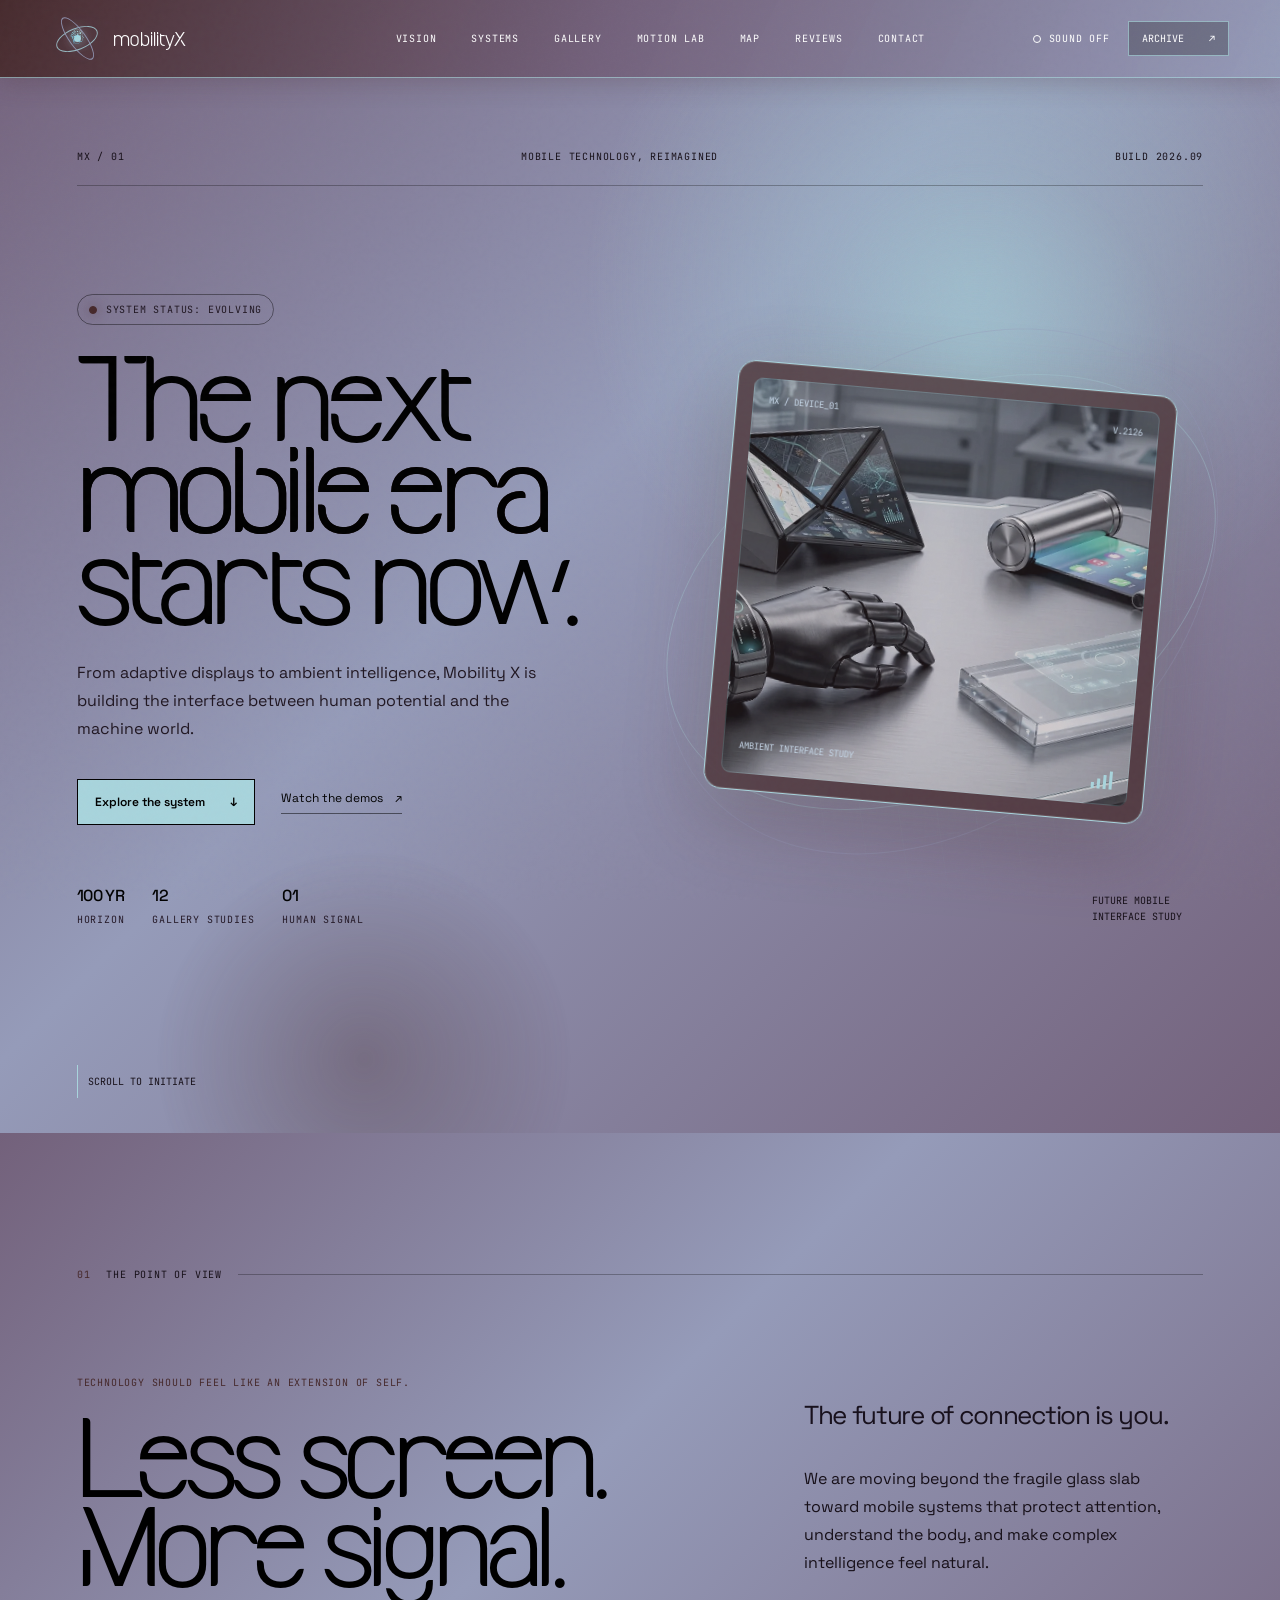
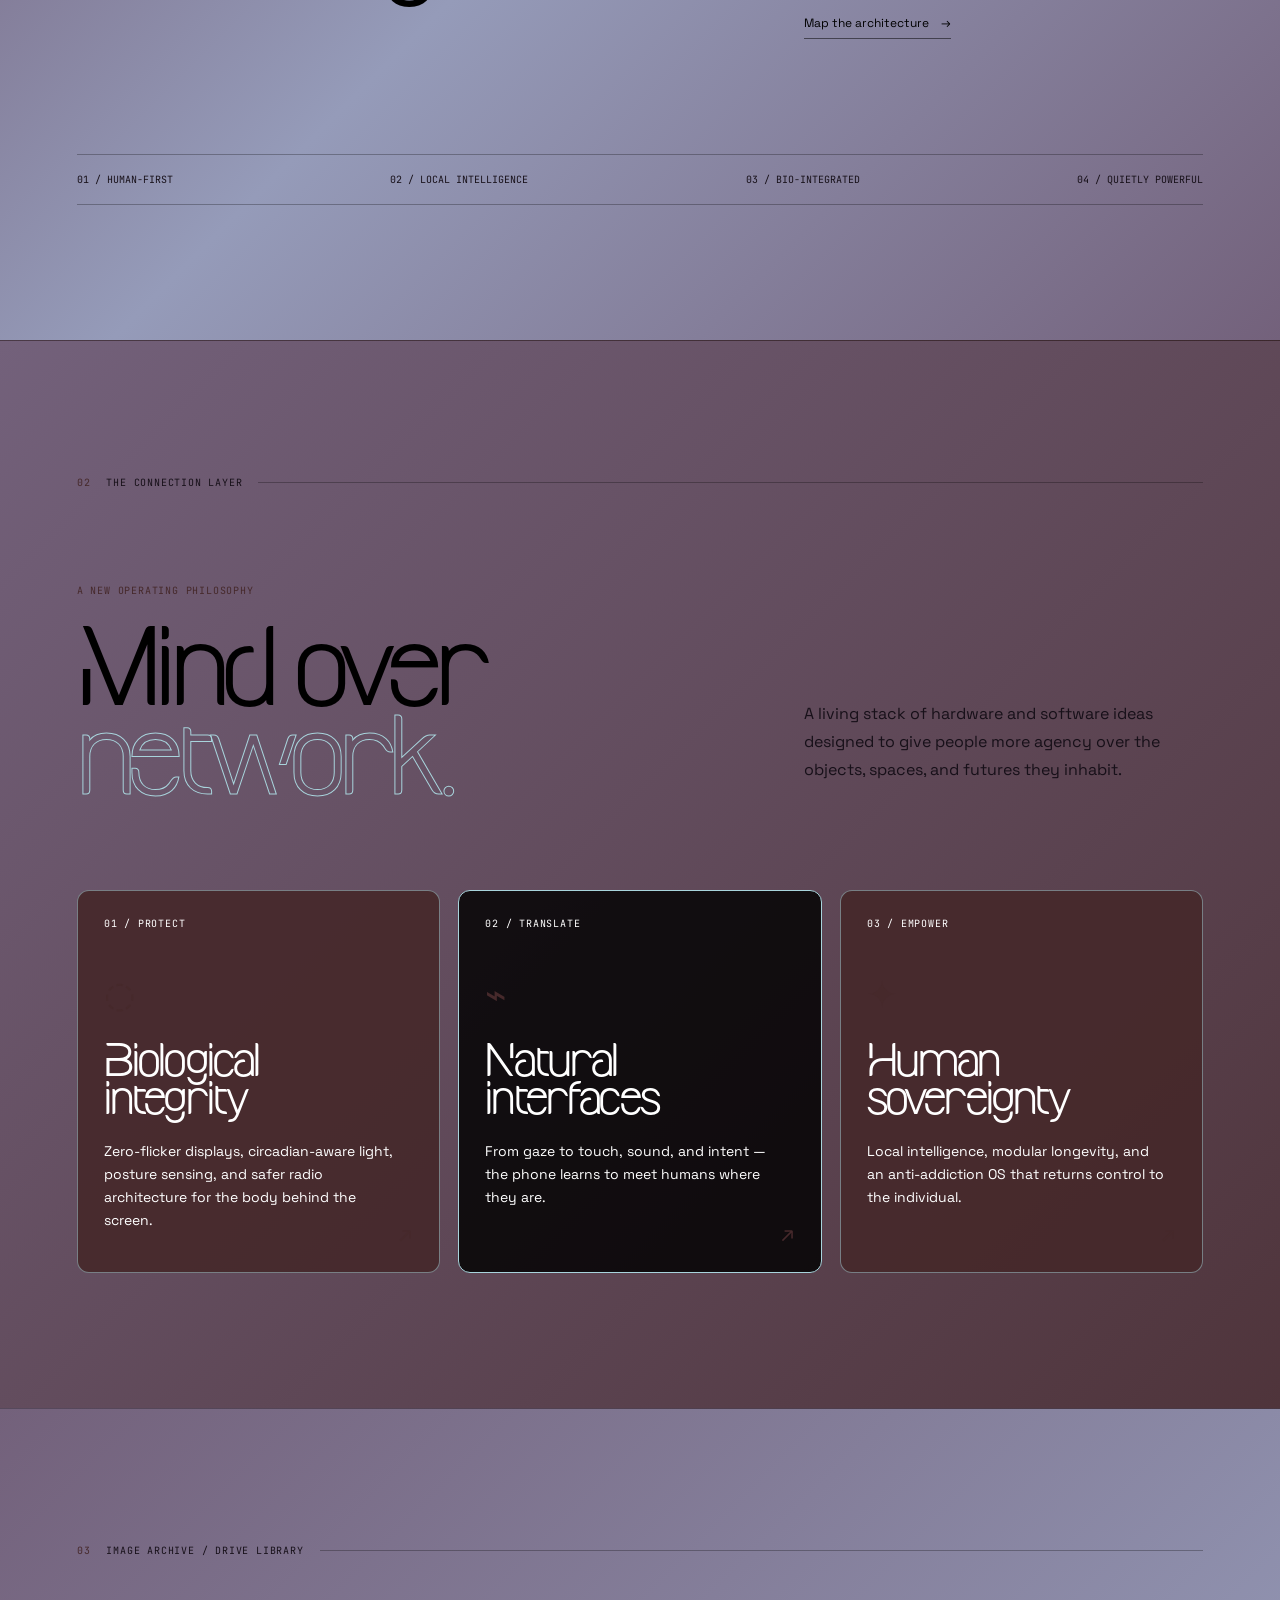
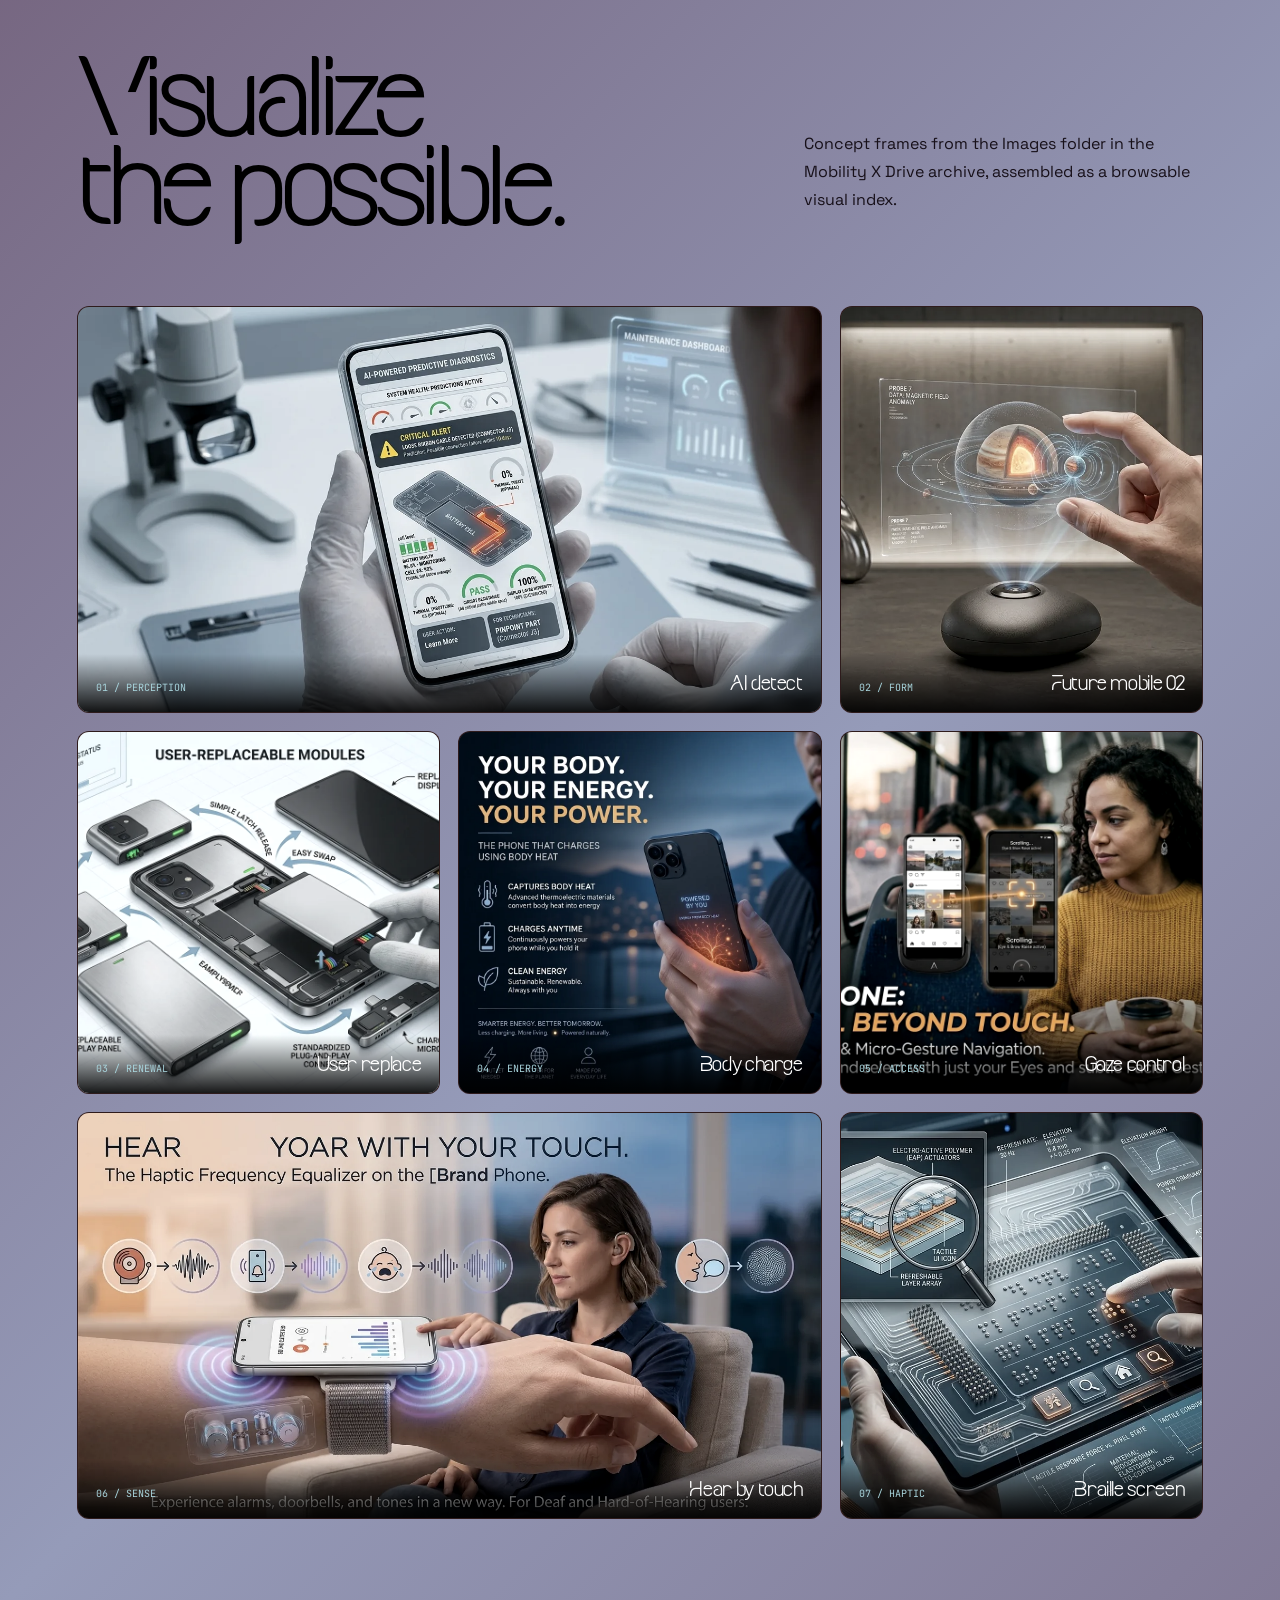
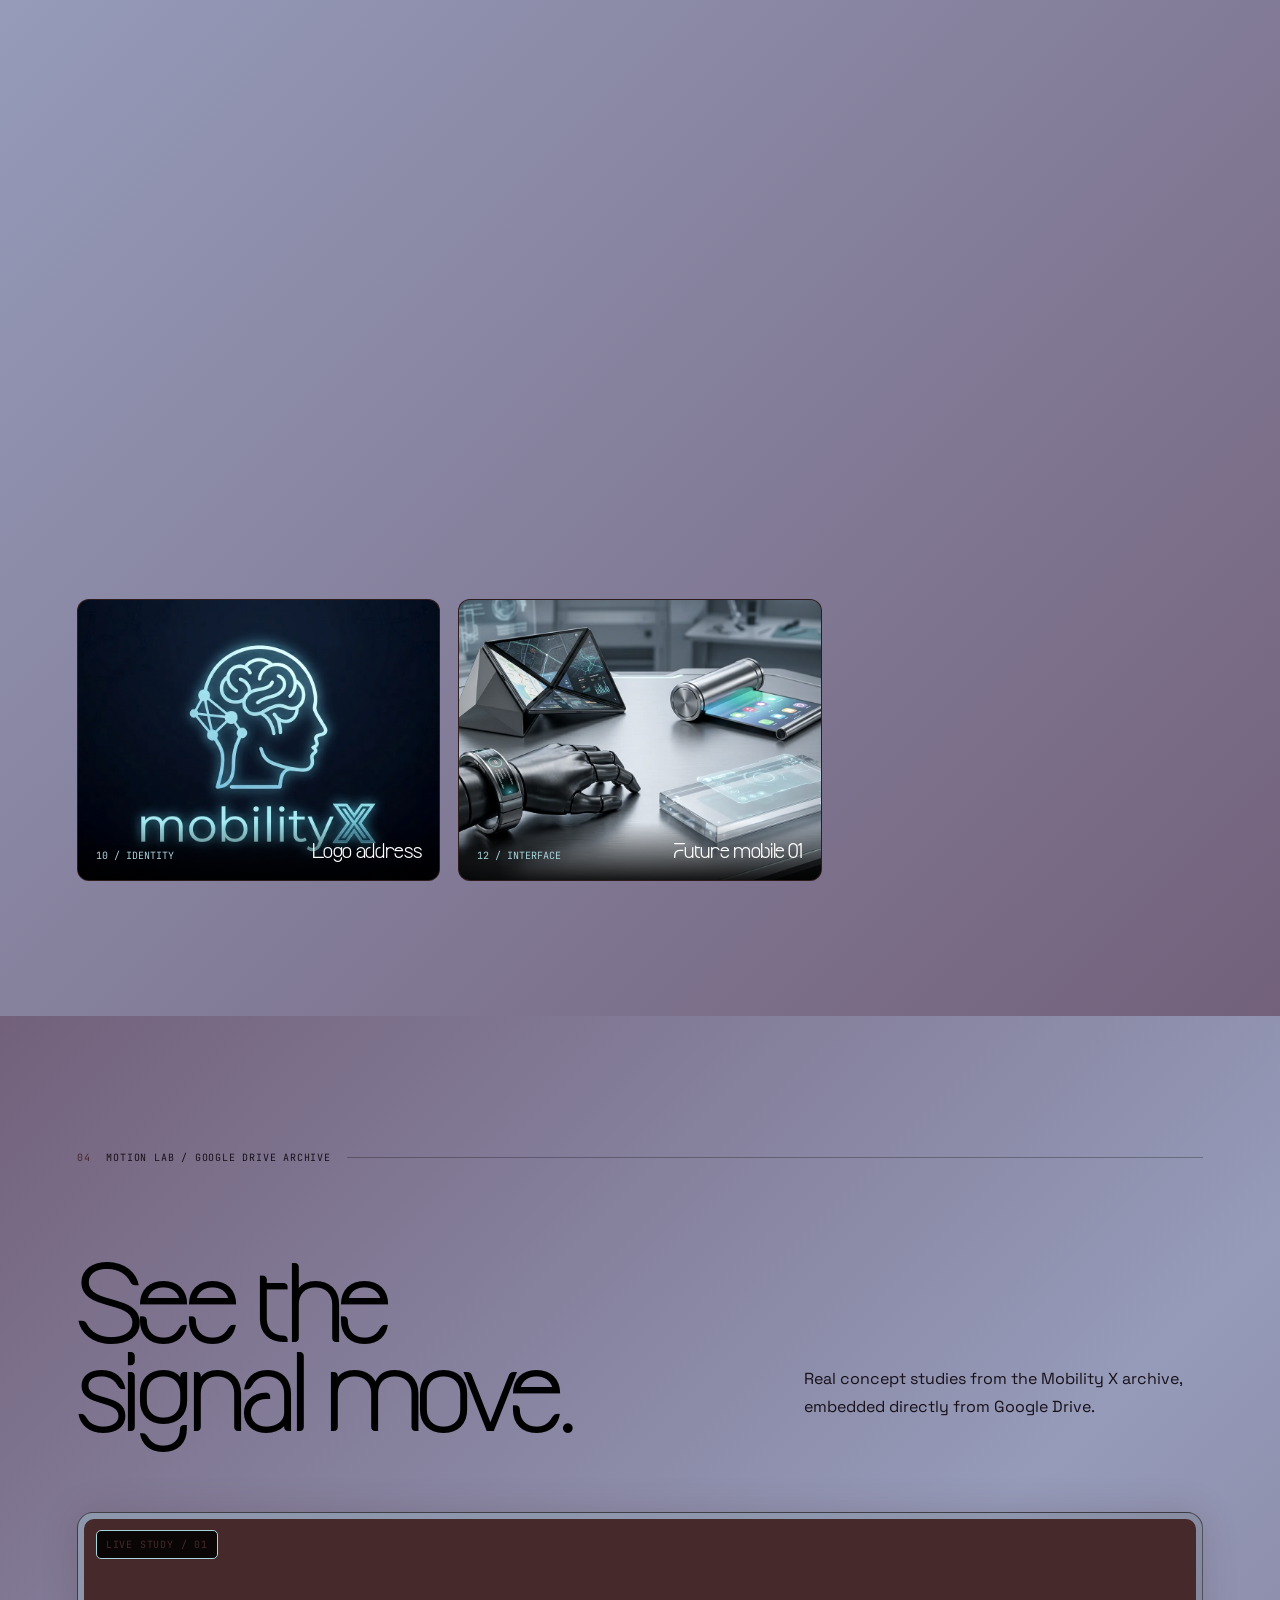
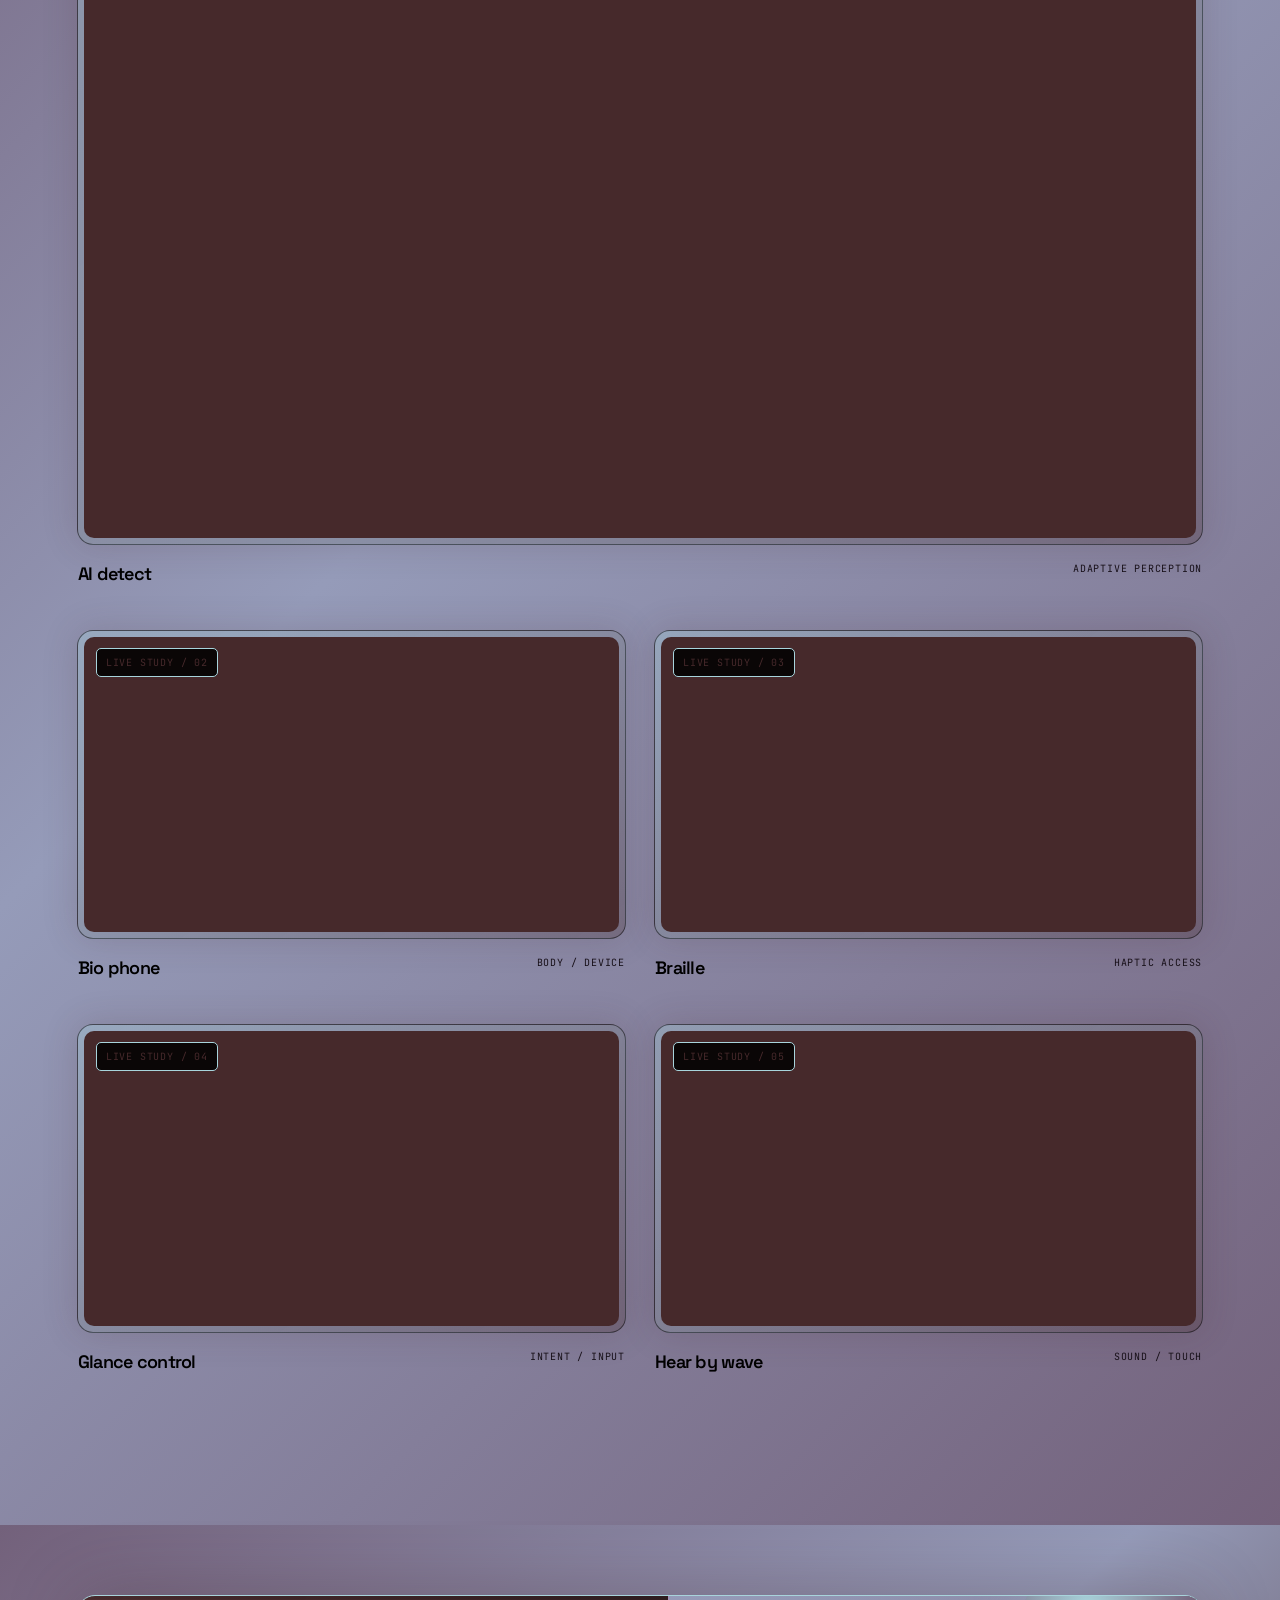
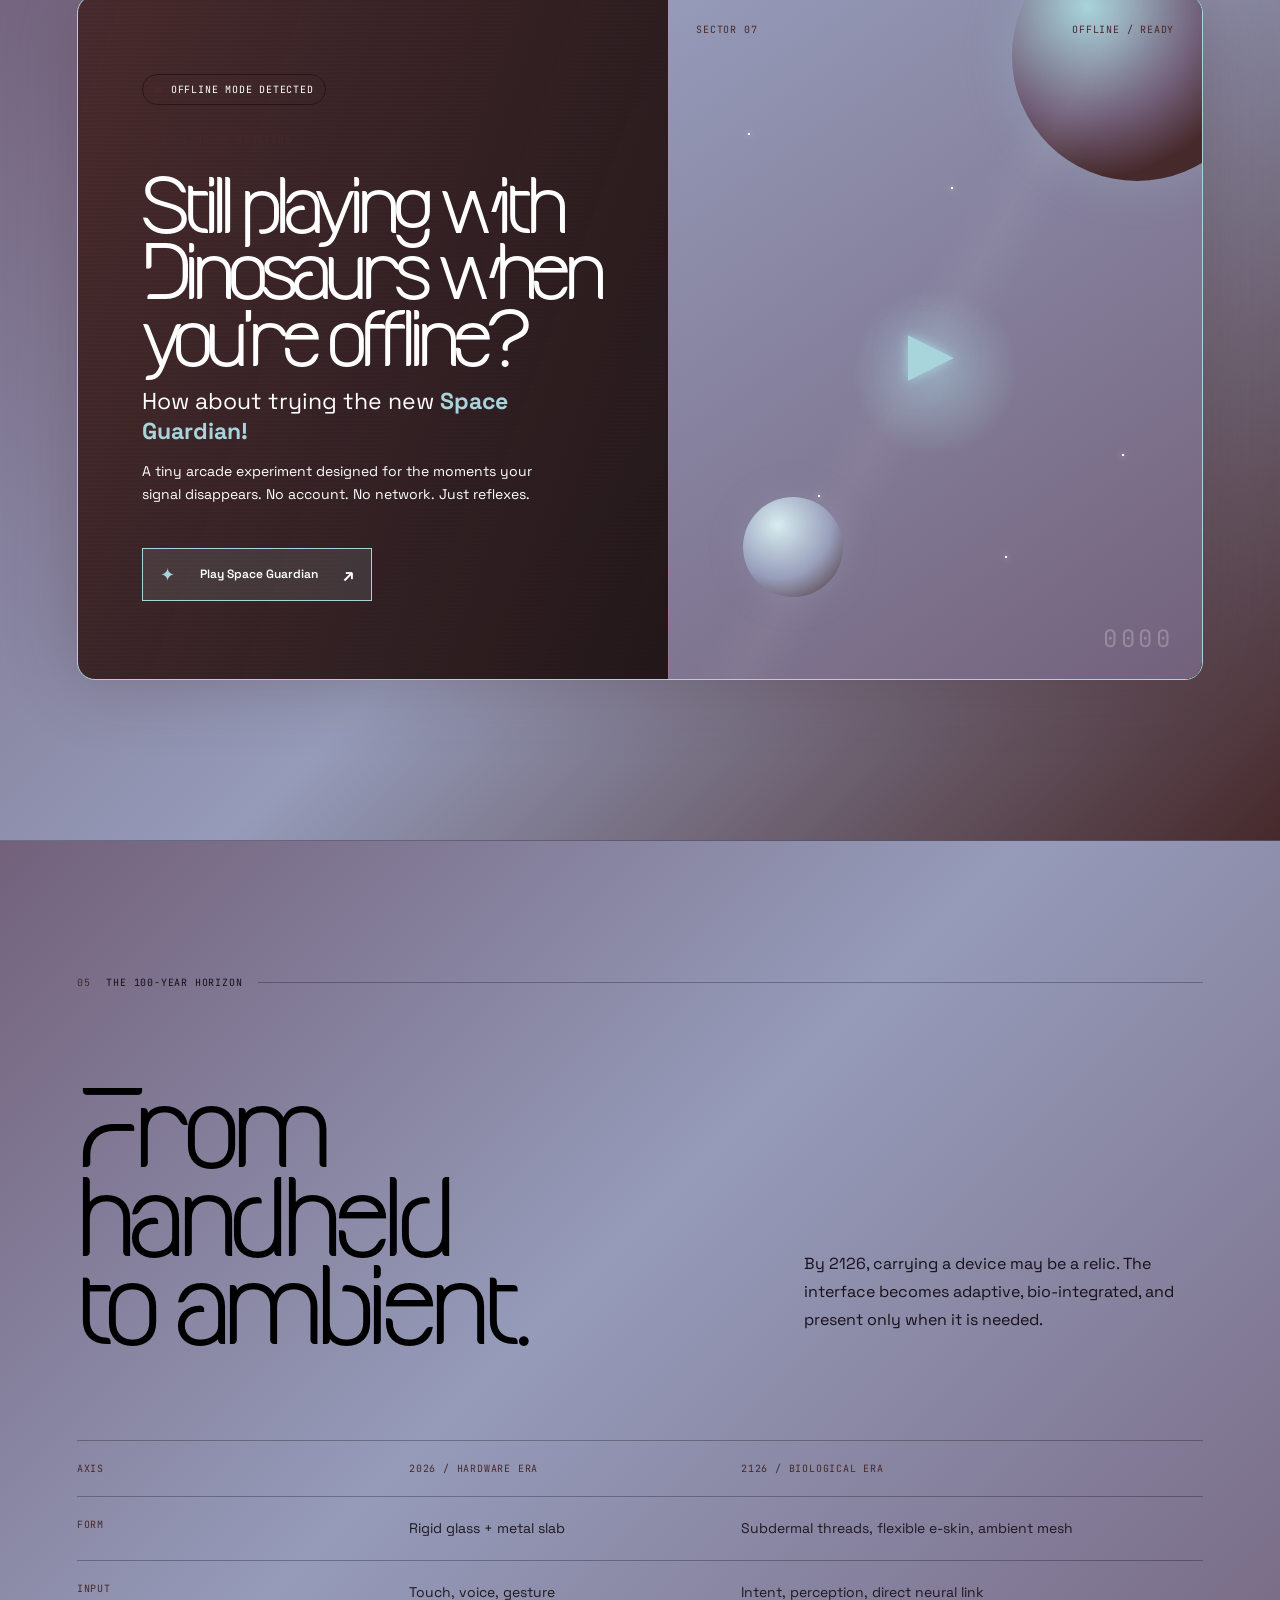
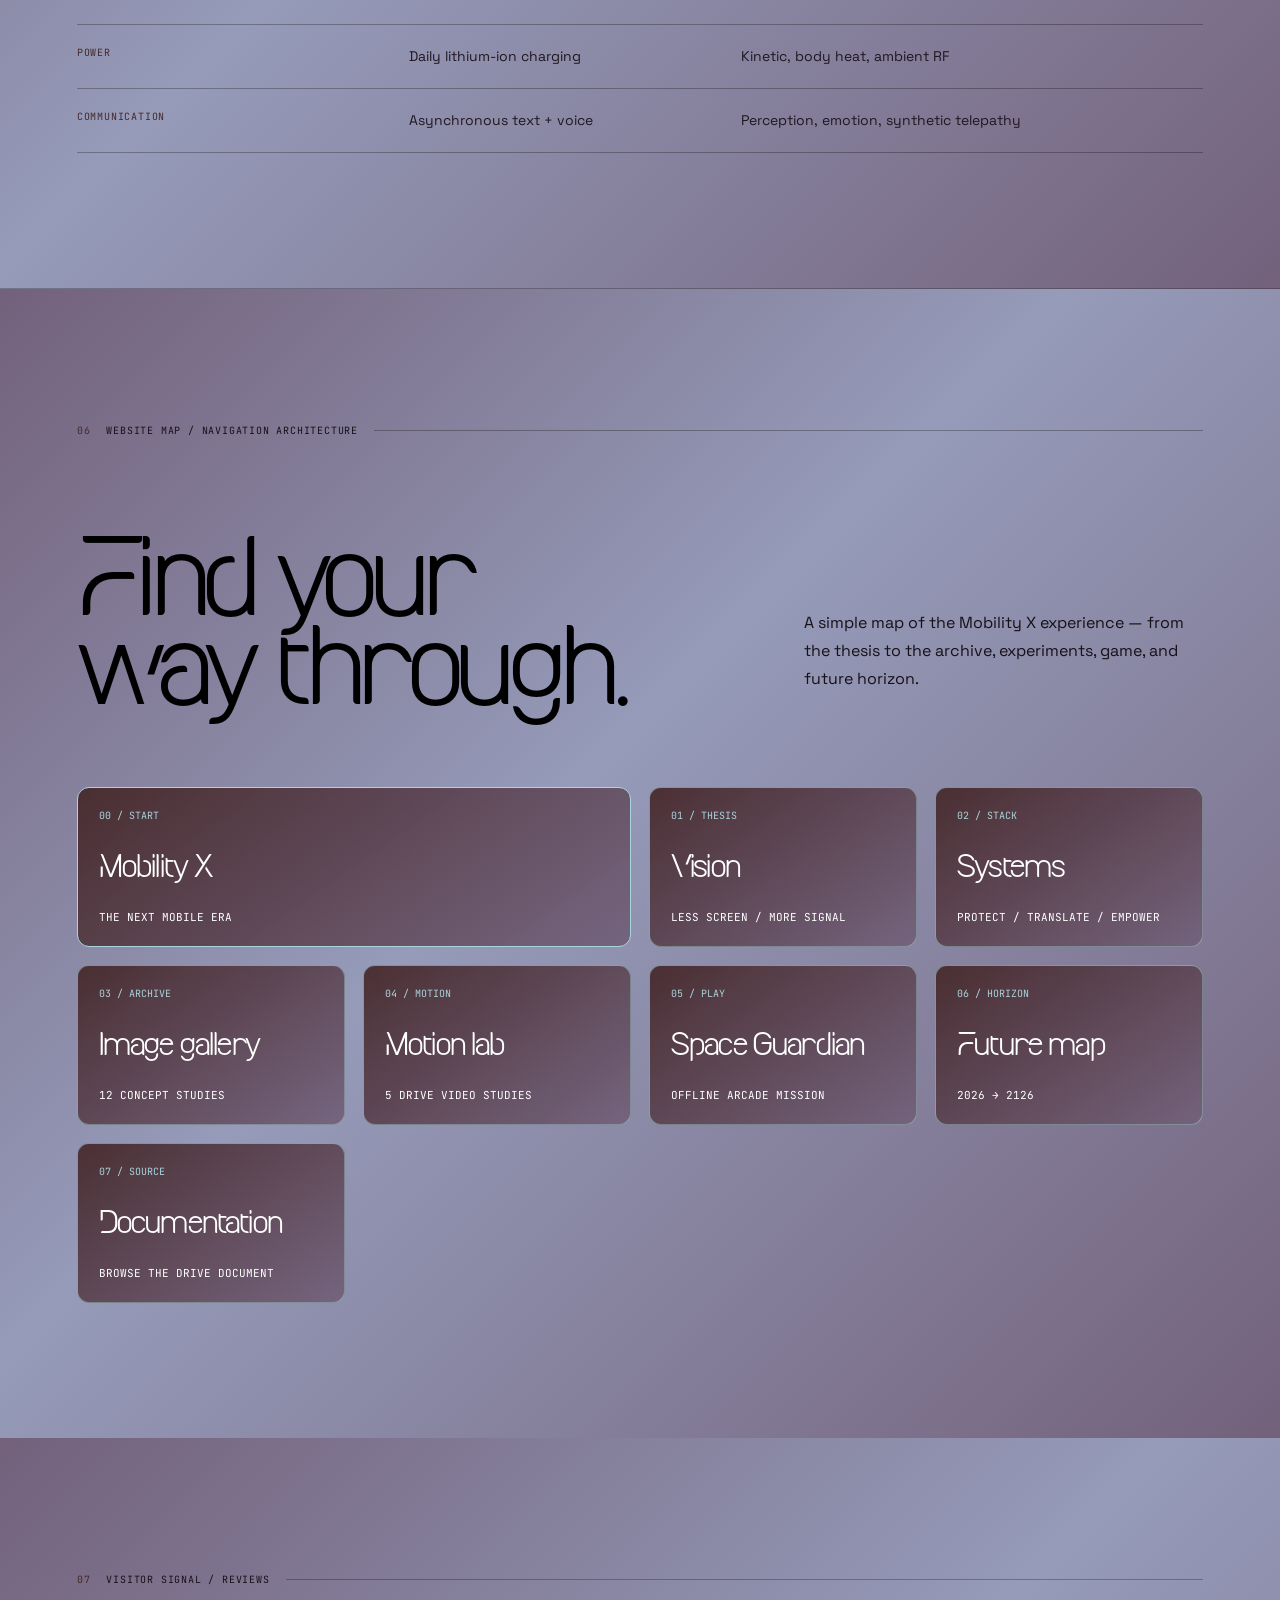
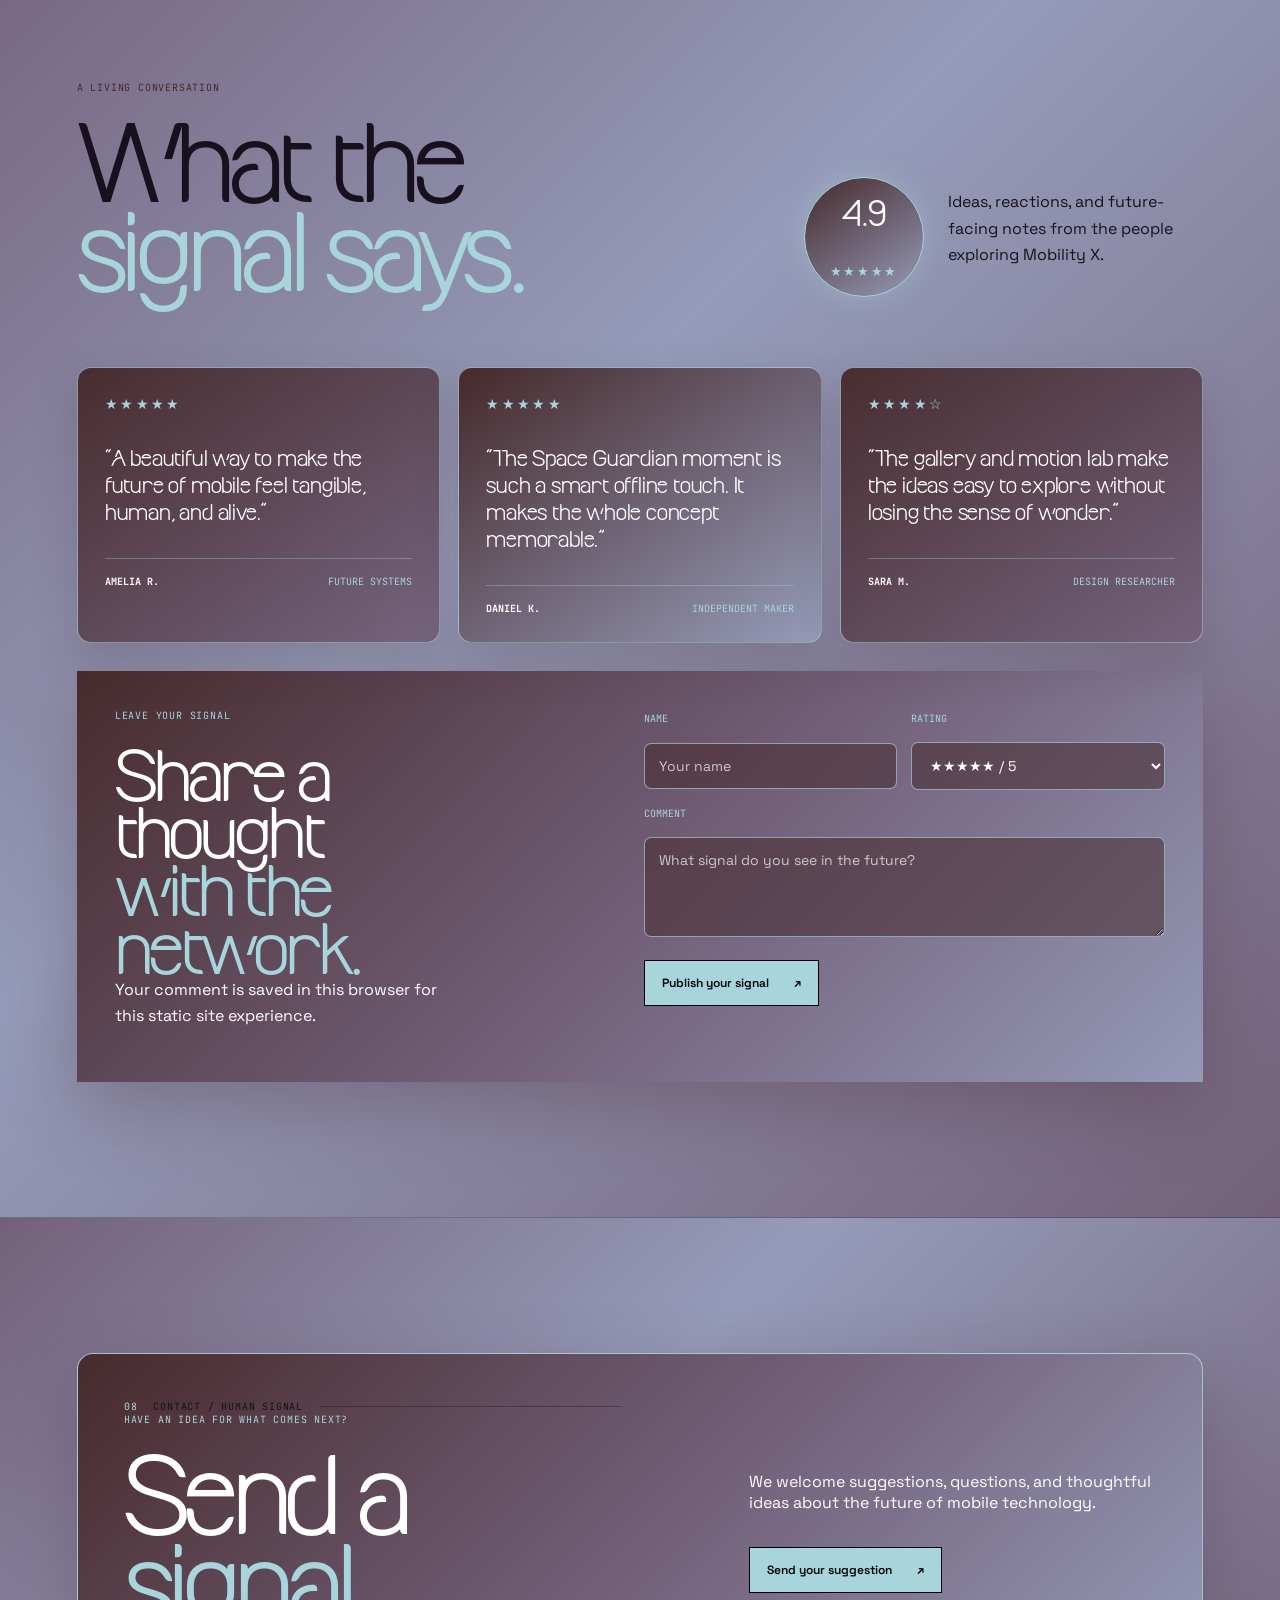
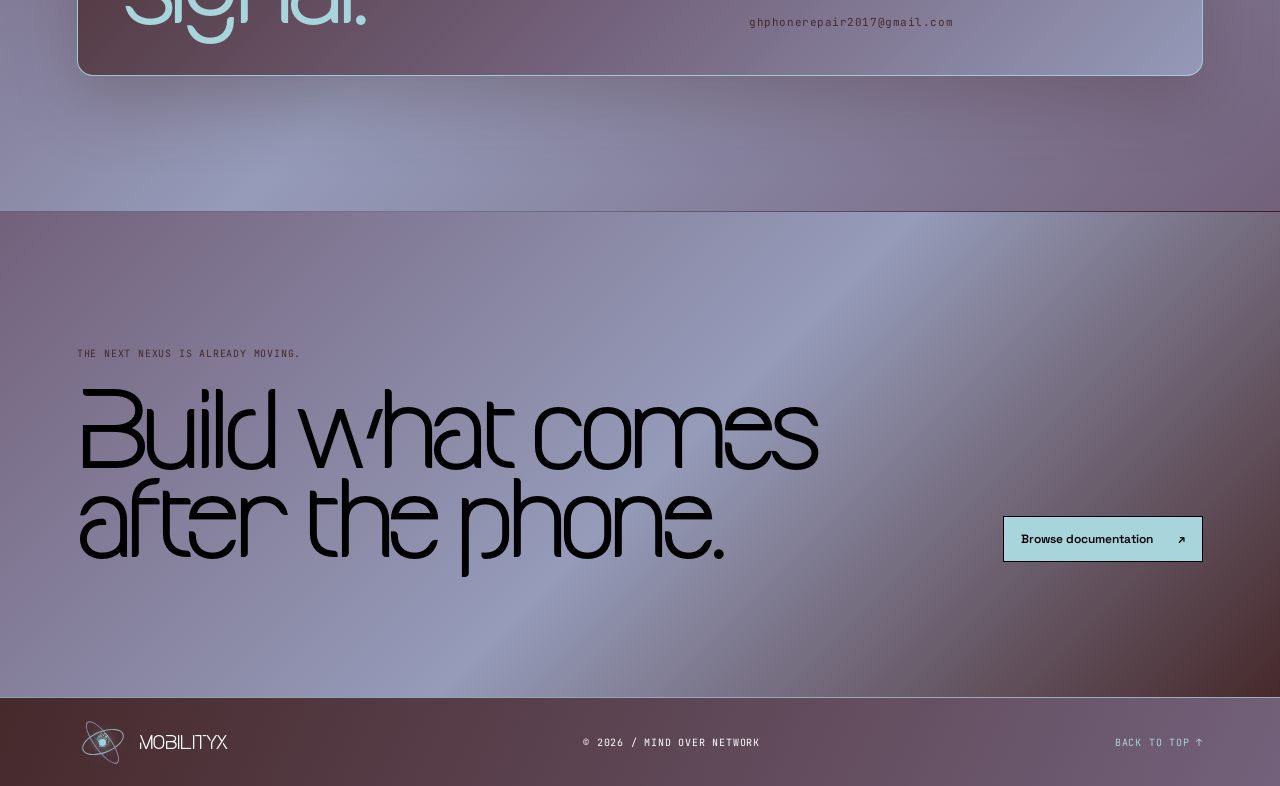
==== commit 28cbecb7: "Add visitor reviews Molgan typography and metallic visual identity" ====
--- a/index.html
+++ b/index.html
@@ -3,7 +3,7 @@
 <head>
   <meta charset="UTF-8" />
   <meta name="viewport" content="width=device-width, initial-scale=1" />
-  <meta name="theme-color" content="#000000" />
+  <meta name="theme-color" content="#73617B" />
   <meta name="description" content="Mobility X — the future of mobile phone technologies, from bio-integrated hardware to ambient intelligence." />
   <title>Mobility X — The Next Mobile Era</title>
   <link rel="preconnect" href="https://fonts.googleapis.com" />
@@ -14,8 +14,8 @@
 <body>
   <canvas id="ambient-canvas" aria-hidden="true"></canvas><div class="noise" aria-hidden="true"></div><div class="scroll-progress" aria-hidden="true"><span></span></div>
   <header class="site-header">
-    <a class="brand" href="#top" aria-label="Mobility X home"><img class="brand-logo" src="assets/brand/mobilityx-logo.png" alt="Mobility X logo" /><span class="brand-name">mobilityX</span></a>
-    <nav class="nav" aria-label="Primary navigation"><a href="#vision">Vision</a><a href="#systems">Systems</a><a href="#gallery">Gallery</a><a href="#motion">Motion lab</a><a href="#site-map">Map</a><a href="#contact">Contact</a></nav>
+    <a class="brand" href="#top" aria-label="Mobility X home"><span class="logo-energy" aria-hidden="true"><span class="logo-ring logo-ring-a"></span><span class="logo-ring logo-ring-b"></span><img class="brand-logo" src="assets/brand/mobilityx-logo.png" alt="Mobility X logo" /></span><span class="brand-name">mobilityX</span></a>
+    <nav class="nav" aria-label="Primary navigation"><a href="#vision">Vision</a><a href="#systems">Systems</a><a href="#gallery">Gallery</a><a href="#motion">Motion lab</a><a href="#site-map">Map</a><a href="#reviews">Reviews</a><a href="#contact">Contact</a></nav>
     <div class="header-actions"><button class="music-toggle" type="button" aria-pressed="false"><span class="music-dot"></span><span class="music-label">Sound off</span></button><button id="open-documentation" class="button button-ghost button-small" type="button">Archive <span>↗</span></button></div>
     <button class="menu-toggle" type="button" aria-label="Open navigation" aria-expanded="false"><span></span><span></span></button>
   </header>
@@ -38,11 +38,13 @@
     <section id="site-map" class="site-map section-pad"><div class="section-top reveal"><span class="section-number">06</span><span class="section-label">Website map / navigation architecture</span><span class="section-line"></span></div><div class="map-heading"><h2>Find your<br /><em>way through.</em></h2><p>A simple map of the Mobility X experience — from the thesis to the archive, experiments, game, and future horizon.</p></div><div class="map-grid"><a href="#top" class="map-node map-node-home"><span>00 / START</span><strong>Mobility X</strong><small>The next mobile era</small></a><a href="#vision" class="map-node"><span>01 / THESIS</span><strong>Vision</strong><small>Less screen / more signal</small></a><a href="#systems" class="map-node"><span>02 / STACK</span><strong>Systems</strong><small>Protect / translate / empower</small></a><a href="#gallery" class="map-node"><span>03 / ARCHIVE</span><strong>Image gallery</strong><small>12 concept studies</small></a><a href="#motion" class="map-node"><span>04 / MOTION</span><strong>Motion lab</strong><small>5 Drive video studies</small></a><a href="#game" class="map-node"><span>05 / PLAY</span><strong>Space Guardian</strong><small>Offline arcade mission</small></a><a href="#future" class="map-node"><span>06 / HORIZON</span><strong>Future map</strong><small>2026 → 2126</small></a><button id="open-documentation-map" class="map-node map-node-doc" type="button"><span>07 / SOURCE</span><strong>Documentation</strong><small>Browse the Drive document</small></button></div></section>
 
 
-    <section id="contact" class="contact section-pad"><div class="contact-card reveal"><div><div class="section-top"><span class="section-number">07</span><span class="section-label">Contact / human signal</span><span class="section-line"></span></div><p class="kicker">Have an idea for what comes next?</p><h2>Send a<br /><em>signal.</em></h2></div><div class="contact-copy"><p>We welcome suggestions, questions, and thoughtful ideas about the future of mobile technology.</p><a class="button button-primary contact-button" href="mailto:ghphonerepair2017@gmail.com?subject=Mobility%20X%20suggestion&body=Hello%20Mobility%20X%20team%2C%0A%0AMy%20suggestion%20is%3A%0A">Send your suggestion <span>↗</span></a><a class="contact-email" href="mailto:ghphonerepair2017@gmail.com">ghphonerepair2017@gmail.com</a></div></div></section>
+
+    <section id="reviews" class="reviews section-pad"><div class="section-top reveal"><span class="section-number">07</span><span class="section-label">Visitor signal / reviews</span><span class="section-line"></span></div><div class="reviews-heading"><div><p class="kicker">A living conversation</p><h2>What the<br /><em>signal says.</em></h2></div><div class="reviews-summary"><div class="rating-orbit"><strong>4.9</strong><span>★★★★★</span></div><p>Ideas, reactions, and future-facing notes from the people exploring Mobility X.</p></div></div><div class="review-grid" id="review-list"><article class="review-card reveal"><div class="review-stars">★★★★★</div><p>“A beautiful way to make the future of mobile feel tangible, human, and alive.”</p><footer><strong>Amelia R.</strong><span>Future systems</span></footer></article><article class="review-card review-card-highlight reveal"><div class="review-stars">★★★★★</div><p>“The Space Guardian moment is such a smart offline touch. It makes the whole concept memorable.”</p><footer><strong>Daniel K.</strong><span>Independent maker</span></footer></article><article class="review-card reveal"><div class="review-stars">★★★★☆</div><p>“The gallery and motion lab make the ideas easy to explore without losing the sense of wonder.”</p><footer><strong>Sara M.</strong><span>Design researcher</span></footer></article></div><div class="comment-panel reveal"><div><p class="kicker">Leave your signal</p><h3>Share a thought<br /><em>with the network.</em></h3><p class="comment-note">Your comment is saved in this browser for this static site experience.</p></div><form id="comment-form" class="comment-form"><label for="comment-name">Name</label><input id="comment-name" name="name" type="text" autocomplete="name" placeholder="Your name" required /><label for="comment-rating">Rating</label><select id="comment-rating" name="rating" required><option value="5">★★★★★ / 5</option><option value="4">★★★★☆ / 4</option><option value="3">★★★☆☆ / 3</option><option value="2">★★☆☆☆ / 2</option><option value="1">★☆☆☆☆ / 1</option></select><label for="comment-text">Comment</label><textarea id="comment-text" name="comment" rows="4" placeholder="What signal do you see in the future?" required></textarea><button class="button button-primary" type="submit">Publish your signal <span>↗</span></button><p class="comment-status" id="comment-status" role="status" aria-live="polite"></p></form></div></section>
+    <section id="contact" class="contact section-pad"><div class="contact-card reveal"><div><div class="section-top"><span class="section-number">08</span><span class="section-label">Contact / human signal</span><span class="section-line"></span></div><p class="kicker">Have an idea for what comes next?</p><h2>Send a<br /><em>signal.</em></h2></div><div class="contact-copy"><p>We welcome suggestions, questions, and thoughtful ideas about the future of mobile technology.</p><a class="button button-primary contact-button" href="mailto:ghphonerepair2017@gmail.com?subject=Mobility%20X%20suggestion&body=Hello%20Mobility%20X%20team%2C%0A%0AMy%20suggestion%20is%3A%0A">Send your suggestion <span>↗</span></a><a class="contact-email" href="mailto:ghphonerepair2017@gmail.com">ghphonerepair2017@gmail.com</a></div></div></section>
     <section class="cta section-pad"><div class="cta-inner"><div><p class="kicker">The next nexus is already moving.</p><h2>Build what comes<br /><em>after the phone.</em></h2></div><button id="open-documentation-cta" class="button button-primary" type="button">Browse documentation <span>↗</span></button></div></section>
   </main>
 
-  <footer class="site-footer"><div><img class="footer-logo" src="assets/brand/mobilityx-logo.png" alt="Mobility X" /><span class="footer-name">mobilityX</span></div><span>© 2026 / Mind over Network</span><a href="#top">Back to top ↑</a></footer>
+  <footer class="site-footer"><div><span class="logo-energy logo-energy-footer" aria-hidden="true"><span class="logo-ring logo-ring-a"></span><span class="logo-ring logo-ring-b"></span><img class="footer-logo" src="assets/brand/mobilityx-logo.png" alt="Mobility X" /></span><span class="footer-name">mobilityX</span></div><span>© 2026 / Mind over Network</span><a href="#top">Back to top ↑</a></footer>
   <dialog id="documentation-modal" class="documentation-modal"><div class="documentation-dialog"><div class="documentation-header"><div><span class="kicker">MX / SOURCE DOCUMENT</span><h2>DOCUMENTATION</h2></div><button id="close-documentation" class="close-documentation" type="button" aria-label="Close documentation">×</button></div><div class="documentation-frame"><iframe title="Mobility X Documentation" src="https://drive.google.com/file/d/1Al2SzHcyZowE5D4iiclSEuvzZu2BpwIU/preview" allow="autoplay"></iframe></div><div class="documentation-footer"><span>Drive PDF / embedded reader</span><a href="https://drive.google.com/file/d/1Al2SzHcyZowE5D4iiclSEuvzZu2BpwIU/view" target="_blank" rel="noreferrer">Open in Drive ↗</a></div></div></dialog>
   <audio id="site-audio" loop preload="metadata"><source src="assets/website-music.mp3" type="audio/mpeg" /></audio><script src="script.js"></script>
 </body>
--- a/styles.css
+++ b/styles.css
@@ -12,3 +12,9 @@
 :root{--bg:#73617B;--bg-2:#73617B;--panel:#46292B;--panel-light:#959BB9;--ink:#000000;--muted:#171019;--muted-2:#251a28;--line:rgba(0,0,0,.28);--line-bright:rgba(168,212,220,.82);--cyan:#A8D4DC;--blue:#959BB9;--violet:#46292B;--pink:#A8D4DC}
 html,body{background:#73617B;color:#000}.site-header{background:rgba(0,0,0,.86);color:#fff;border-color:rgba(168,212,220,.42)}.site-header .brand-name,.site-header .nav a,.site-header .music-toggle{color:#fff}.site-header .nav a:hover,.site-header .music-toggle.is-playing{color:var(--cyan)}.hero,.vision,.gallery,.future,.site-map,.contact{background:#73617B}.hero{background:radial-gradient(circle at 72% 46%,rgba(168,212,220,.24),transparent 34%),#73617B}.hero-glow-a{background:radial-gradient(circle,rgba(168,212,220,.3),transparent 70%)}.hero-glow-b{background:radial-gradient(circle,rgba(70,41,43,.25),transparent 70%)}.eyebrow-row,.section-top,.scroll-cue,.section-label,.vision-copy p:not(.lead),.systems-intro-copy,.motion-heading p,.future-heading p,.gallery-heading p,.map-heading p,.contact-copy p,.signal-strip,.video-meta,.evolution{color:#171019}.hero-copy>p:not(.kicker),.system-card p,.game-description,.evolution-row span{color:#201722}.hero h1,.vision h2,.systems h2,.motion h2,.future h2,.gallery h2,.map-heading h2,.contact h2,.cta h2{color:#000}.hero h1 span,h1 span{background:linear-gradient(100deg,#000,#46292B);-webkit-background-clip:text;background-clip:text;color:transparent}.hero h1 span,h2 em,.vision h2 em,.motion h2 em,.future h2 em,.gallery h2 em,.map-heading h2 em,.contact h2 em,.cta h2 em{color:#000}.kicker,.section-number,.card-icon,.card-arrow,.media-badge,.game-hud,.contact-email{color:#46292B}.status-pill{color:#201722;border-color:rgba(0,0,0,.4)}.status-dot{color:#46292B;background:#46292B;box-shadow:0 0 12px rgba(70,41,43,.5)}.section-line,.signal-strip,.evolution,.evolution-head,.evolution-row{border-color:rgba(0,0,0,.28)}.device-card{background:rgba(70,41,43,.74);border-color:var(--cyan);box-shadow:0 0 0 1px rgba(255,255,255,.12) inset,0 24px 80px rgba(70,41,43,.32),0 0 45px rgba(168,212,220,.22)}.device-grid{background-image:linear-gradient(rgba(168,212,220,.15) 1px,transparent 1px),linear-gradient(90deg,rgba(168,212,220,.15) 1px,transparent 1px)}.device-orbit{border-color:rgba(0,0,0,.34)}.orbit-b{border-color:rgba(168,212,220,.65)}.device-caption{color:#171019}.button-primary{background:#A8D4DC;color:#000;border-color:#000}.button-primary:hover{background:#000;color:#A8D4DC;box-shadow:0 0 28px rgba(168,212,220,.55)}.button-ghost{border-color:rgba(168,212,220,.7);color:#fff;background:rgba(0,0,0,.24)}.button-ghost:hover{border-color:#A8D4DC;color:#A8D4DC}.text-link{color:#000;border-color:rgba(0,0,0,.5)}.text-link:hover{color:#A8D4DC;border-color:#A8D4DC}.systems{background:#73617B;border-color:rgba(0,0,0,.25)}.system-card{background:rgba(70,41,43,.92);border-color:rgba(168,212,220,.5);color:#fff}.system-card h3,.system-card p,.system-card .card-index{color:#fff}.system-card:hover{border-color:#A8D4DC;box-shadow:0 15px 50px rgba(70,41,43,.28),0 0 28px rgba(168,212,220,.18)}.system-card-accent{background:rgba(0,0,0,.82);border-color:#A8D4DC}.gallery-item{background:#46292B;border-color:rgba(0,0,0,.35)}.gallery-item:hover{border-color:#A8D4DC;box-shadow:0 0 30px rgba(168,212,220,.25)}.gallery-item figcaption{color:#A8D4DC}.gallery-item figcaption strong{color:#fff}.motion{background:#73617B}.video-shell{border-color:rgba(0,0,0,.5);background:linear-gradient(145deg,rgba(168,212,220,.34),rgba(70,41,43,.3));box-shadow:0 0 35px rgba(70,41,43,.18)}.video-shell:hover{border-color:#A8D4DC;box-shadow:0 0 45px rgba(168,212,220,.28)}.media-badge{background:rgba(0,0,0,.86);border-color:#A8D4DC}.video-meta span:first-child{color:#000}.game-section{background:#73617B}.game-terminal{border-color:#A8D4DC;background:linear-gradient(110deg,rgba(70,41,43,.98),rgba(0,0,0,.92));box-shadow:0 0 70px rgba(70,41,43,.3)}.game-copy h2,.game-copy .game-description,.game-copy .status-pill{color:#fff}.game-subcopy{color:#fff}.game-subcopy strong{color:#A8D4DC}.game-button{border-color:#A8D4DC;background:rgba(168,212,220,.12);color:#fff}.game-button:hover{background:#A8D4DC;color:#000}.future{background:#73617B}.evolution-head{color:#46292B}.evolution-row strong{color:#46292B}.cta{background:#73617B;border-color:rgba(0,0,0,.24)}.site-map{background:#73617B;border-color:rgba(0,0,0,.24)}.map-node{background:rgba(70,41,43,.9);border-color:rgba(168,212,220,.5);color:#fff}.map-node:hover{border-color:#A8D4DC;background:#46292B}.map-node strong,.map-node small{color:#fff}.map-node span{color:#A8D4DC}.map-node-home{background:#000;border-color:#A8D4DC}.contact{border-top:1px solid rgba(0,0,0,.24)}.contact-card{display:grid;grid-template-columns:1.1fr .9fr;gap:10vw;align-items:end;padding:46px;border:1px solid rgba(168,212,220,.75);border-radius:16px;background:linear-gradient(135deg,rgba(70,41,43,.98),rgba(0,0,0,.9));box-shadow:0 24px 70px rgba(70,41,43,.26)}.contact-card h2{font-size:clamp(55px,7.7vw,112px);line-height:.9;margin:0;color:#fff}.contact-card h2 em{color:#A8D4DC}.contact-card .section-top{color:#fff}.contact-card .section-number,.contact-card .kicker{color:#A8D4DC}.contact-copy{max-width:420px}.contact-copy p{color:#fff}.contact-button{margin-top:18px}.contact-email{display:block;margin-top:22px;text-decoration:none;font:11px 'JetBrains Mono',monospace;letter-spacing:.05em}.contact-email:hover{text-decoration:underline}.site-footer{background:#000;color:#fff;border-color:rgba(168,212,220,.4)}.site-footer a{color:#A8D4DC}.documentation-dialog{background:#46292B}.documentation-footer,.documentation-header h2{color:#fff}.documentation-footer a{color:#A8D4DC}body.modal-open{overflow:hidden}
 @media(max-width:850px){.contact-card{grid-template-columns:1fr;gap:44px;padding:30px}}
+
+/* Final visual pass: MolganRegular display typography, vibrant metallic surfaces, and animated identity. */
+@font-face{font-family:'MolganRegular';src:url('assets/fonts/MolganRegular.otf') format('opentype');font-display:swap;font-weight:400;font-style:normal}
+:root{--display:'MolganRegular','Corpta','Space Grotesk',sans-serif;--metal-light:#A8D4DC;--metal-mid:#959BB9;--metal-violet:#73617B;--metal-deep:#46292B;--metal-ink:#18111d}
+body{font-family:'Space Grotesk',Arial,sans-serif;background:#73617B;color:#18111d}.brand-name,.footer-name,h1,h2,h3,.gallery-item figcaption strong,.map-node strong{font-family:var(--display)}h1,h2,h3{font-weight:400}.site-header{background:linear-gradient(115deg,rgba(70,41,43,.96),rgba(115,97,123,.97) 48%,rgba(149,155,185,.94));border-bottom-color:rgba(168,212,220,.68);box-shadow:0 4px 24px rgba(70,41,43,.24)}.site-header .brand-name{color:#fff}.hero,.vision,.gallery,.motion,.future,.site-map,.contact,.reviews{background:linear-gradient(135deg,#73617B 0%,#959BB9 44%,#73617B 100%)}.hero{background:radial-gradient(circle at 76% 25%,rgba(168,212,220,.48),transparent 30%),linear-gradient(135deg,#73617B 0%,#959BB9 44%,#73617B 100%)}.systems{background:linear-gradient(135deg,#73617B,#46292B 125%)}.game-section,.cta{background:linear-gradient(135deg,#73617B,#959BB9 52%,#46292B)}.site-footer{background:linear-gradient(115deg,#46292B,#73617B);color:#fff;border-top-color:rgba(168,212,220,.7)}.documentation-dialog{background:linear-gradient(135deg,#46292B,#73617B)}.video-shell iframe{background:#46292B}.game-preview{background:radial-gradient(circle at 50% 55%,rgba(168,212,220,.5),transparent 18%),linear-gradient(145deg,#959BB9,#73617B)}.map-node-home{background:linear-gradient(135deg,#46292B,#73617B)}.map-node{background:linear-gradient(145deg,rgba(70,41,43,.94),rgba(115,97,123,.93))}.contact-card,.comment-panel{background:linear-gradient(135deg,rgba(70,41,43,.98),rgba(115,97,123,.98) 55%,rgba(149,155,185,.96));border-color:rgba(168,212,220,.9);box-shadow:0 24px 70px rgba(70,41,43,.3)}.hero-glow-a{background:radial-gradient(circle,rgba(168,212,220,.46),transparent 70%)}.hero-glow-b{background:radial-gradient(circle,rgba(70,41,43,.3),transparent 70%)}.logo-energy{position:relative;display:inline-grid;place-items:center;width:52px;height:38px;isolation:isolate}.brand-logo,.footer-logo{position:relative;z-index:3;width:48px;height:34px;object-fit:contain;filter:drop-shadow(0 0 6px rgba(168,212,220,.68)) drop-shadow(0 0 14px rgba(149,155,185,.42));animation:logoPulse 3.2s ease-in-out infinite}.logo-ring{position:absolute;z-index:1;border:1px solid rgba(168,212,220,.82);border-radius:50%;pointer-events:none}.logo-ring-a{width:44px;height:22px;transform:rotate(-22deg);animation:logoOrbitA 4s linear infinite}.logo-ring-b{width:51px;height:17px;border-color:rgba(149,155,185,.9);transform:rotate(54deg);animation:logoOrbitB 5s linear infinite}.logo-energy:after{content:'';position:absolute;z-index:0;width:7px;height:7px;border-radius:50%;background:#A8D4DC;box-shadow:0 0 12px #A8D4DC,0 0 24px #959BB9;animation:logoSpark 2.2s ease-in-out infinite}.logo-energy-footer{width:52px}.footer-logo{width:48px;height:34px}.reviews-heading{display:grid;grid-template-columns:1.2fr .8fr;gap:10vw;padding-top:95px;align-items:end}.reviews-heading h2{font-size:clamp(55px,7.7vw,112px);line-height:.9;margin:0;color:#18111d}.reviews-heading h2 em{color:#A8D4DC;font-style:normal}.reviews-summary{display:flex;align-items:center;gap:24px;color:#18111d}.reviews-summary p{max-width:280px;line-height:1.65}.rating-orbit{display:grid;place-items:center;flex:0 0 120px;height:120px;border:1px solid #A8D4DC;border-radius:50%;background:linear-gradient(145deg,#46292B,#959BB9);box-shadow:0 0 28px rgba(168,212,220,.35)}.rating-orbit strong{font:400 32px var(--display);color:#fff}.rating-orbit span{font-size:13px;letter-spacing:.12em;color:#A8D4DC}.review-grid{display:grid;grid-template-columns:repeat(3,1fr);gap:18px;margin-top:70px}.review-card{min-height:265px;padding:27px;border:1px solid rgba(168,212,220,.62);border-radius:14px;background:linear-gradient(145deg,rgba(70,41,43,.96),rgba(115,97,123,.94));color:#fff;box-shadow:0 18px 45px rgba(70,41,43,.2);transition:transform .3s var(--ease),box-shadow .3s,border-color .3s}.review-card:hover{transform:translateY(-8px);border-color:#A8D4DC;box-shadow:0 20px 50px rgba(168,212,220,.24)}.review-card-highlight{background:linear-gradient(145deg,#46292B,#959BB9)}.review-stars{color:#A8D4DC;letter-spacing:.17em;font-size:14px}.review-card p{margin:32px 0;color:#fff;font:400 20px/1.35 var(--display);letter-spacing:-.01em}.review-card footer{display:flex;justify-content:space-between;gap:12px;padding-top:16px;border-top:1px solid rgba(168,212,220,.35);font:10px 'JetBrains Mono',monospace;text-transform:uppercase;color:#A8D4DC}.review-card footer strong{color:#fff}.comment-panel{display:grid;grid-template-columns:.9fr 1.1fr;gap:8vw;margin-top:28px;padding:38px;color:#fff}.comment-panel h3{font-size:clamp(38px,5vw,72px);line-height:.9;margin:0}.comment-panel h3 em{color:#A8D4DC;font-style:normal}.comment-panel .kicker{color:#A8D4DC}.comment-note{max-width:330px;color:#fff;line-height:1.6}.comment-form{display:grid;grid-template-columns:1fr 1fr;gap:10px 14px;align-items:center}.comment-form label{font:10px 'JetBrains Mono',monospace;text-transform:uppercase;color:#A8D4DC}.comment-form label:nth-of-type(3),.comment-form textarea,.comment-form button,.comment-status{grid-column:1 / -1}.comment-form input,.comment-form select,.comment-form textarea{width:100%;border:1px solid rgba(168,212,220,.68);border-radius:7px;padding:13px 14px;background:rgba(70,41,43,.55);color:#fff;font:14px 'Space Grotesk',sans-serif;outline:none}.comment-form input:focus,.comment-form select:focus,.comment-form textarea:focus{border-color:#A8D4DC;box-shadow:0 0 0 3px rgba(168,212,220,.16)}.comment-form select{grid-column:2;grid-row:2}.comment-form input{grid-column:1;grid-row:2}.comment-form textarea{resize:vertical}.comment-form input::placeholder,.comment-form textarea::placeholder{color:rgba(255,255,255,.7)}.comment-form .button{justify-self:start;margin-top:6px}.comment-status{min-height:18px;margin:0;color:#A8D4DC;font:11px 'JetBrains Mono',monospace}.reveal{opacity:0;transform:translateY(22px);transition:opacity .7s var(--ease),transform .7s var(--ease)}.reveal.is-visible{opacity:1;transform:none}@keyframes logoPulse{0%,100%{transform:scale(1) rotate(0deg)}50%{transform:scale(1.08) rotate(-2deg)}}@keyframes logoOrbitA{to{transform:rotate(338deg)}}@keyframes logoOrbitB{to{transform:rotate(-306deg)}}@keyframes logoSpark{0%,100%{transform:translate(-18px,-8px) scale(.7);opacity:.55}50%{transform:translate(17px,8px) scale(1.15);opacity:1}}@media(max-width:850px){.reviews-heading,.comment-panel{grid-template-columns:1fr;gap:38px}.review-grid{grid-template-columns:1fr;margin-top:50px}.comment-form{grid-template-columns:1fr}.comment-form input,.comment-form select{grid-column:1;grid-row:auto}.comment-form label:nth-of-type(3),.comment-form textarea,.comment-form button,.comment-status{grid-column:1}}
+@media(prefers-reduced-motion:reduce){.brand-logo,.logo-ring,.logo-energy:after{animation:none}.reveal{opacity:1;transform:none}}
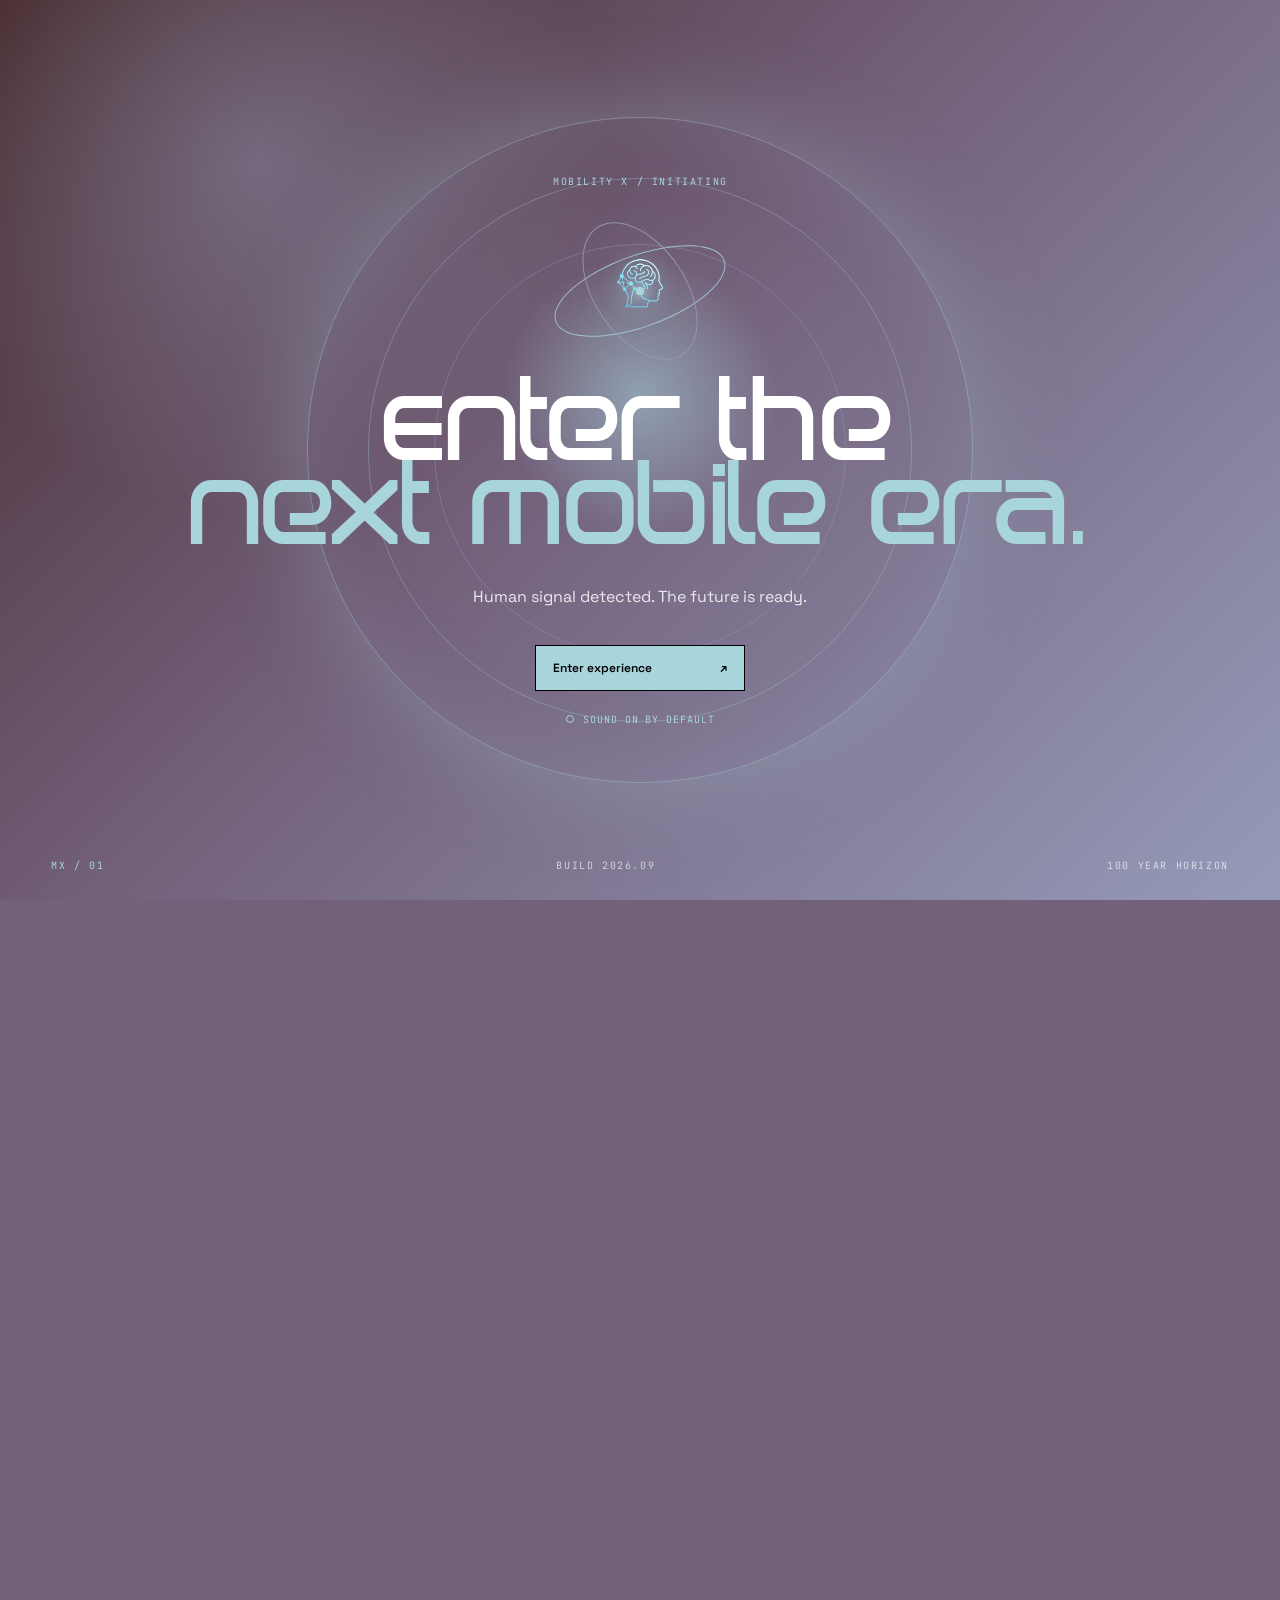
==== commit 14cfe05a: "Add animated logo intro BIRDB font and sound-on launch" ====
--- a/index.html
+++ b/index.html
@@ -11,12 +11,13 @@
   <link href="https://fonts.googleapis.com/css2?family=JetBrains+Mono:wght@400;500;600&family=Space+Grotesk:wght@400;500;600;700&display=swap" rel="stylesheet" />
   <link rel="stylesheet" href="styles.css" />
 </head>
-<body>
+<body class="intro-active">
+  <section id="intro-screen" class="intro-screen" aria-label="Mobility X introduction"><div class="intro-aura"></div><div class="intro-content"><div class="intro-kicker">MOBILITY X / INITIATING</div><div class="intro-logo-wrap"><span class="intro-ring intro-ring-a"></span><span class="intro-ring intro-ring-b"></span><img class="intro-logo" src="assets/brand/mobilityx-logo.png" alt="Mobility X logo" /><span class="intro-spark intro-spark-a"></span><span class="intro-spark intro-spark-b"></span></div><h1>Enter the<br /><em>next mobile era.</em></h1><p>Human signal detected. The future is ready.</p><button id="enter-site" class="button button-primary intro-enter" type="button">Enter experience <span>↗</span></button><span class="intro-sound-note"><span class="music-dot"></span> Sound on by default</span></div><div class="intro-meta"><span>MX / 01</span><span>BUILD 2026.09</span><span>100 YEAR HORIZON</span></div></section>
   <canvas id="ambient-canvas" aria-hidden="true"></canvas><div class="noise" aria-hidden="true"></div><div class="scroll-progress" aria-hidden="true"><span></span></div>
   <header class="site-header">
     <a class="brand" href="#top" aria-label="Mobility X home"><span class="logo-energy" aria-hidden="true"><span class="logo-ring logo-ring-a"></span><span class="logo-ring logo-ring-b"></span><img class="brand-logo" src="assets/brand/mobilityx-logo.png" alt="Mobility X logo" /></span><span class="brand-name">mobilityX</span></a>
     <nav class="nav" aria-label="Primary navigation"><a href="#vision">Vision</a><a href="#systems">Systems</a><a href="#gallery">Gallery</a><a href="#motion">Motion lab</a><a href="#site-map">Map</a><a href="#reviews">Reviews</a><a href="#contact">Contact</a></nav>
-    <div class="header-actions"><button class="music-toggle" type="button" aria-pressed="false"><span class="music-dot"></span><span class="music-label">Sound off</span></button><button id="open-documentation" class="button button-ghost button-small" type="button">Archive <span>↗</span></button></div>
+    <div class="header-actions"><button class="music-toggle" type="button" aria-pressed="true"><span class="music-dot"></span><span class="music-label">Sound on</span></button><button id="open-documentation" class="button button-ghost button-small" type="button">Archive <span>↗</span></button></div>
     <button class="menu-toggle" type="button" aria-label="Open navigation" aria-expanded="false"><span></span><span></span></button>
   </header>
 
@@ -46,6 +47,6 @@
 
   <footer class="site-footer"><div><span class="logo-energy logo-energy-footer" aria-hidden="true"><span class="logo-ring logo-ring-a"></span><span class="logo-ring logo-ring-b"></span><img class="footer-logo" src="assets/brand/mobilityx-logo.png" alt="Mobility X" /></span><span class="footer-name">mobilityX</span></div><span>© 2026 / Mind over Network</span><a href="#top">Back to top ↑</a></footer>
   <dialog id="documentation-modal" class="documentation-modal"><div class="documentation-dialog"><div class="documentation-header"><div><span class="kicker">MX / SOURCE DOCUMENT</span><h2>DOCUMENTATION</h2></div><button id="close-documentation" class="close-documentation" type="button" aria-label="Close documentation">×</button></div><div class="documentation-frame"><iframe title="Mobility X Documentation" src="https://drive.google.com/file/d/1Al2SzHcyZowE5D4iiclSEuvzZu2BpwIU/preview" allow="autoplay"></iframe></div><div class="documentation-footer"><span>Drive PDF / embedded reader</span><a href="https://drive.google.com/file/d/1Al2SzHcyZowE5D4iiclSEuvzZu2BpwIU/view" target="_blank" rel="noreferrer">Open in Drive ↗</a></div></div></dialog>
-  <audio id="site-audio" loop preload="metadata"><source src="assets/website-music.mp3" type="audio/mpeg" /></audio><script src="script.js"></script>
+  <audio id="site-audio" autoplay loop preload="auto"><source src="assets/website-music.mp3" type="audio/mpeg" /></audio><script src="script.js"></script>
 </body>
 </html>
--- a/styles.css
+++ b/styles.css
@@ -18,3 +18,8 @@
 :root{--display:'MolganRegular','Corpta','Space Grotesk',sans-serif;--metal-light:#A8D4DC;--metal-mid:#959BB9;--metal-violet:#73617B;--metal-deep:#46292B;--metal-ink:#18111d}
 body{font-family:'Space Grotesk',Arial,sans-serif;background:#73617B;color:#18111d}.brand-name,.footer-name,h1,h2,h3,.gallery-item figcaption strong,.map-node strong{font-family:var(--display)}h1,h2,h3{font-weight:400}.site-header{background:linear-gradient(115deg,rgba(70,41,43,.96),rgba(115,97,123,.97) 48%,rgba(149,155,185,.94));border-bottom-color:rgba(168,212,220,.68);box-shadow:0 4px 24px rgba(70,41,43,.24)}.site-header .brand-name{color:#fff}.hero,.vision,.gallery,.motion,.future,.site-map,.contact,.reviews{background:linear-gradient(135deg,#73617B 0%,#959BB9 44%,#73617B 100%)}.hero{background:radial-gradient(circle at 76% 25%,rgba(168,212,220,.48),transparent 30%),linear-gradient(135deg,#73617B 0%,#959BB9 44%,#73617B 100%)}.systems{background:linear-gradient(135deg,#73617B,#46292B 125%)}.game-section,.cta{background:linear-gradient(135deg,#73617B,#959BB9 52%,#46292B)}.site-footer{background:linear-gradient(115deg,#46292B,#73617B);color:#fff;border-top-color:rgba(168,212,220,.7)}.documentation-dialog{background:linear-gradient(135deg,#46292B,#73617B)}.video-shell iframe{background:#46292B}.game-preview{background:radial-gradient(circle at 50% 55%,rgba(168,212,220,.5),transparent 18%),linear-gradient(145deg,#959BB9,#73617B)}.map-node-home{background:linear-gradient(135deg,#46292B,#73617B)}.map-node{background:linear-gradient(145deg,rgba(70,41,43,.94),rgba(115,97,123,.93))}.contact-card,.comment-panel{background:linear-gradient(135deg,rgba(70,41,43,.98),rgba(115,97,123,.98) 55%,rgba(149,155,185,.96));border-color:rgba(168,212,220,.9);box-shadow:0 24px 70px rgba(70,41,43,.3)}.hero-glow-a{background:radial-gradient(circle,rgba(168,212,220,.46),transparent 70%)}.hero-glow-b{background:radial-gradient(circle,rgba(70,41,43,.3),transparent 70%)}.logo-energy{position:relative;display:inline-grid;place-items:center;width:52px;height:38px;isolation:isolate}.brand-logo,.footer-logo{position:relative;z-index:3;width:48px;height:34px;object-fit:contain;filter:drop-shadow(0 0 6px rgba(168,212,220,.68)) drop-shadow(0 0 14px rgba(149,155,185,.42));animation:logoPulse 3.2s ease-in-out infinite}.logo-ring{position:absolute;z-index:1;border:1px solid rgba(168,212,220,.82);border-radius:50%;pointer-events:none}.logo-ring-a{width:44px;height:22px;transform:rotate(-22deg);animation:logoOrbitA 4s linear infinite}.logo-ring-b{width:51px;height:17px;border-color:rgba(149,155,185,.9);transform:rotate(54deg);animation:logoOrbitB 5s linear infinite}.logo-energy:after{content:'';position:absolute;z-index:0;width:7px;height:7px;border-radius:50%;background:#A8D4DC;box-shadow:0 0 12px #A8D4DC,0 0 24px #959BB9;animation:logoSpark 2.2s ease-in-out infinite}.logo-energy-footer{width:52px}.footer-logo{width:48px;height:34px}.reviews-heading{display:grid;grid-template-columns:1.2fr .8fr;gap:10vw;padding-top:95px;align-items:end}.reviews-heading h2{font-size:clamp(55px,7.7vw,112px);line-height:.9;margin:0;color:#18111d}.reviews-heading h2 em{color:#A8D4DC;font-style:normal}.reviews-summary{display:flex;align-items:center;gap:24px;color:#18111d}.reviews-summary p{max-width:280px;line-height:1.65}.rating-orbit{display:grid;place-items:center;flex:0 0 120px;height:120px;border:1px solid #A8D4DC;border-radius:50%;background:linear-gradient(145deg,#46292B,#959BB9);box-shadow:0 0 28px rgba(168,212,220,.35)}.rating-orbit strong{font:400 32px var(--display);color:#fff}.rating-orbit span{font-size:13px;letter-spacing:.12em;color:#A8D4DC}.review-grid{display:grid;grid-template-columns:repeat(3,1fr);gap:18px;margin-top:70px}.review-card{min-height:265px;padding:27px;border:1px solid rgba(168,212,220,.62);border-radius:14px;background:linear-gradient(145deg,rgba(70,41,43,.96),rgba(115,97,123,.94));color:#fff;box-shadow:0 18px 45px rgba(70,41,43,.2);transition:transform .3s var(--ease),box-shadow .3s,border-color .3s}.review-card:hover{transform:translateY(-8px);border-color:#A8D4DC;box-shadow:0 20px 50px rgba(168,212,220,.24)}.review-card-highlight{background:linear-gradient(145deg,#46292B,#959BB9)}.review-stars{color:#A8D4DC;letter-spacing:.17em;font-size:14px}.review-card p{margin:32px 0;color:#fff;font:400 20px/1.35 var(--display);letter-spacing:-.01em}.review-card footer{display:flex;justify-content:space-between;gap:12px;padding-top:16px;border-top:1px solid rgba(168,212,220,.35);font:10px 'JetBrains Mono',monospace;text-transform:uppercase;color:#A8D4DC}.review-card footer strong{color:#fff}.comment-panel{display:grid;grid-template-columns:.9fr 1.1fr;gap:8vw;margin-top:28px;padding:38px;color:#fff}.comment-panel h3{font-size:clamp(38px,5vw,72px);line-height:.9;margin:0}.comment-panel h3 em{color:#A8D4DC;font-style:normal}.comment-panel .kicker{color:#A8D4DC}.comment-note{max-width:330px;color:#fff;line-height:1.6}.comment-form{display:grid;grid-template-columns:1fr 1fr;gap:10px 14px;align-items:center}.comment-form label{font:10px 'JetBrains Mono',monospace;text-transform:uppercase;color:#A8D4DC}.comment-form label:nth-of-type(3),.comment-form textarea,.comment-form button,.comment-status{grid-column:1 / -1}.comment-form input,.comment-form select,.comment-form textarea{width:100%;border:1px solid rgba(168,212,220,.68);border-radius:7px;padding:13px 14px;background:rgba(70,41,43,.55);color:#fff;font:14px 'Space Grotesk',sans-serif;outline:none}.comment-form input:focus,.comment-form select:focus,.comment-form textarea:focus{border-color:#A8D4DC;box-shadow:0 0 0 3px rgba(168,212,220,.16)}.comment-form select{grid-column:2;grid-row:2}.comment-form input{grid-column:1;grid-row:2}.comment-form textarea{resize:vertical}.comment-form input::placeholder,.comment-form textarea::placeholder{color:rgba(255,255,255,.7)}.comment-form .button{justify-self:start;margin-top:6px}.comment-status{min-height:18px;margin:0;color:#A8D4DC;font:11px 'JetBrains Mono',monospace}.reveal{opacity:0;transform:translateY(22px);transition:opacity .7s var(--ease),transform .7s var(--ease)}.reveal.is-visible{opacity:1;transform:none}@keyframes logoPulse{0%,100%{transform:scale(1) rotate(0deg)}50%{transform:scale(1.08) rotate(-2deg)}}@keyframes logoOrbitA{to{transform:rotate(338deg)}}@keyframes logoOrbitB{to{transform:rotate(-306deg)}}@keyframes logoSpark{0%,100%{transform:translate(-18px,-8px) scale(.7);opacity:.55}50%{transform:translate(17px,8px) scale(1.15);opacity:1}}@media(max-width:850px){.reviews-heading,.comment-panel{grid-template-columns:1fr;gap:38px}.review-grid{grid-template-columns:1fr;margin-top:50px}.comment-form{grid-template-columns:1fr}.comment-form input,.comment-form select{grid-column:1;grid-row:auto}.comment-form label:nth-of-type(3),.comment-form textarea,.comment-form button,.comment-status{grid-column:1}}
 @media(prefers-reduced-motion:reduce){.brand-logo,.logo-ring,.logo-energy:after{animation:none}.reveal{opacity:1;transform:none}}
+
+/* Launch experience: BIRDB___.TTF is the signature display face for the website. */
+@font-face{font-family:'BIRDB';src:url('assets/fonts/BIRDB___.TTF') format('truetype');font-display:swap;font-weight:400;font-style:normal}
+:root{--display:'BIRDB','MolganRegular','Space Grotesk',sans-serif}
+body.intro-active{overflow:hidden}body.intro-active> :not(#intro-screen){visibility:hidden}.intro-screen{position:fixed;z-index:10000;inset:0;display:grid;place-items:center;overflow:hidden;background:radial-gradient(circle at 50% 44%,rgba(168,212,220,.55),transparent 17%),radial-gradient(circle at 20% 18%,rgba(149,155,185,.45),transparent 28%),linear-gradient(135deg,#46292B 0%,#73617B 46%,#959BB9 100%);color:#fff;opacity:1;transition:opacity .85s ease,visibility .85s ease}.intro-screen.is-dismissed{opacity:0;visibility:hidden;pointer-events:none}.intro-screen:before{content:'';position:absolute;inset:0;background:linear-gradient(90deg,transparent 49.9%,rgba(168,212,220,.15) 50%,transparent 50.1%),linear-gradient(0deg,transparent 49.9%,rgba(168,212,220,.12) 50%,transparent 50.1%);background-size:72px 72px;mask-image:radial-gradient(circle at center,#000,transparent 70%);opacity:.4}.intro-aura{position:absolute;width:52vw;height:52vw;border:1px solid rgba(168,212,220,.42);border-radius:50%;box-shadow:0 0 100px rgba(168,212,220,.28),inset 0 0 80px rgba(149,155,185,.2);animation:introAura 7s ease-in-out infinite}.intro-aura:before,.intro-aura:after{content:'';position:absolute;border:1px solid rgba(168,212,220,.33);border-radius:50%;inset:9%;animation:introAura 5s ease-in-out infinite reverse}.intro-aura:after{inset:19%;border-color:rgba(149,155,185,.4)}.intro-content{position:relative;z-index:2;display:flex;align-items:center;flex-direction:column;text-align:center;animation:introRise 1.1s cubic-bezier(.22,.8,.26,1) both}.intro-kicker,.intro-meta,.intro-sound-note{font:10px 'JetBrains Mono',monospace;letter-spacing:.16em;text-transform:uppercase}.intro-kicker{color:#A8D4DC;margin-bottom:28px}.intro-logo-wrap{position:relative;display:grid;place-items:center;width:190px;height:150px;margin-bottom:24px}.intro-logo{position:relative;z-index:3;width:172px;max-height:112px;object-fit:contain;filter:drop-shadow(0 0 12px rgba(168,212,220,.9)) drop-shadow(0 0 40px rgba(168,212,220,.44));animation:introLogoPulse 3s ease-in-out infinite}.intro-ring{position:absolute;border:1px solid rgba(168,212,220,.85);border-radius:50%;pointer-events:none}.intro-ring-a{width:180px;height:72px;transform:rotate(-20deg);animation:introOrbitA 8s linear infinite}.intro-ring-b{width:154px;height:92px;transform:rotate(56deg);border-color:rgba(149,155,185,.9);animation:introOrbitB 6s linear infinite}.intro-spark{position:absolute;width:8px;height:8px;border-radius:50%;background:#A8D4DC;box-shadow:0 0 12px #A8D4DC,0 0 32px #A8D4DC}.intro-spark-a{animation:introSparkA 3.2s linear infinite}.intro-spark-b{animation:introSparkB 4.4s linear infinite}.intro-content h1{margin:0;color:#fff;font:400 clamp(54px,8vw,108px)/.82 'BIRDB',sans-serif;letter-spacing:-.03em}.intro-content h1 em{color:#A8D4DC;font-style:normal}.intro-content>p{margin:28px 0;color:rgba(255,255,255,.86);font-size:16px}.intro-enter{margin:10px 0 22px;min-width:210px}.intro-sound-note{display:flex;align-items:center;gap:9px;color:#A8D4DC;letter-spacing:.09em}.intro-meta{position:absolute;z-index:2;left:4vw;right:4vw;bottom:28px;display:flex;justify-content:space-between;color:rgba(255,255,255,.66)}.intro-meta span:first-child{color:#A8D4DC}@keyframes introAura{0%,100%{transform:scale(.94) rotate(0deg);opacity:.55}50%{transform:scale(1.06) rotate(12deg);opacity:1}}@keyframes introRise{from{opacity:0;transform:translateY(22px) scale(.97)}to{opacity:1;transform:none}}@keyframes introLogoPulse{0%,100%{transform:scale(.96) rotate(-1deg)}50%{transform:scale(1.08) rotate(2deg)}}@keyframes introOrbitA{to{transform:rotate(340deg)}}@keyframes introOrbitB{to{transform:rotate(-304deg)}}@keyframes introSparkA{0%{transform:translate(-88px,-24px);opacity:.3}50%{transform:translate(86px,26px);opacity:1}100%{transform:translate(-88px,-24px);opacity:.3}}@keyframes introSparkB{0%{transform:translate(70px,-30px);opacity:.4}50%{transform:translate(-78px,32px);opacity:1}100%{transform:translate(70px,-30px);opacity:.4}}@media(max-width:600px){.intro-aura{width:100vw;height:100vw}.intro-logo-wrap{transform:scale(.8);margin-top:-10px;margin-bottom:5px}.intro-content h1{font-size:clamp(48px,15vw,76px)}.intro-content>p{font-size:14px;margin:22px 24px}.intro-meta{font-size:8px;left:20px;right:20px;bottom:18px}.intro-meta span:nth-child(3){display:none}}@media(prefers-reduced-motion:reduce){.intro-aura,.intro-aura:before,.intro-aura:after,.intro-logo,.intro-ring,.intro-spark,.intro-content{animation:none}}
